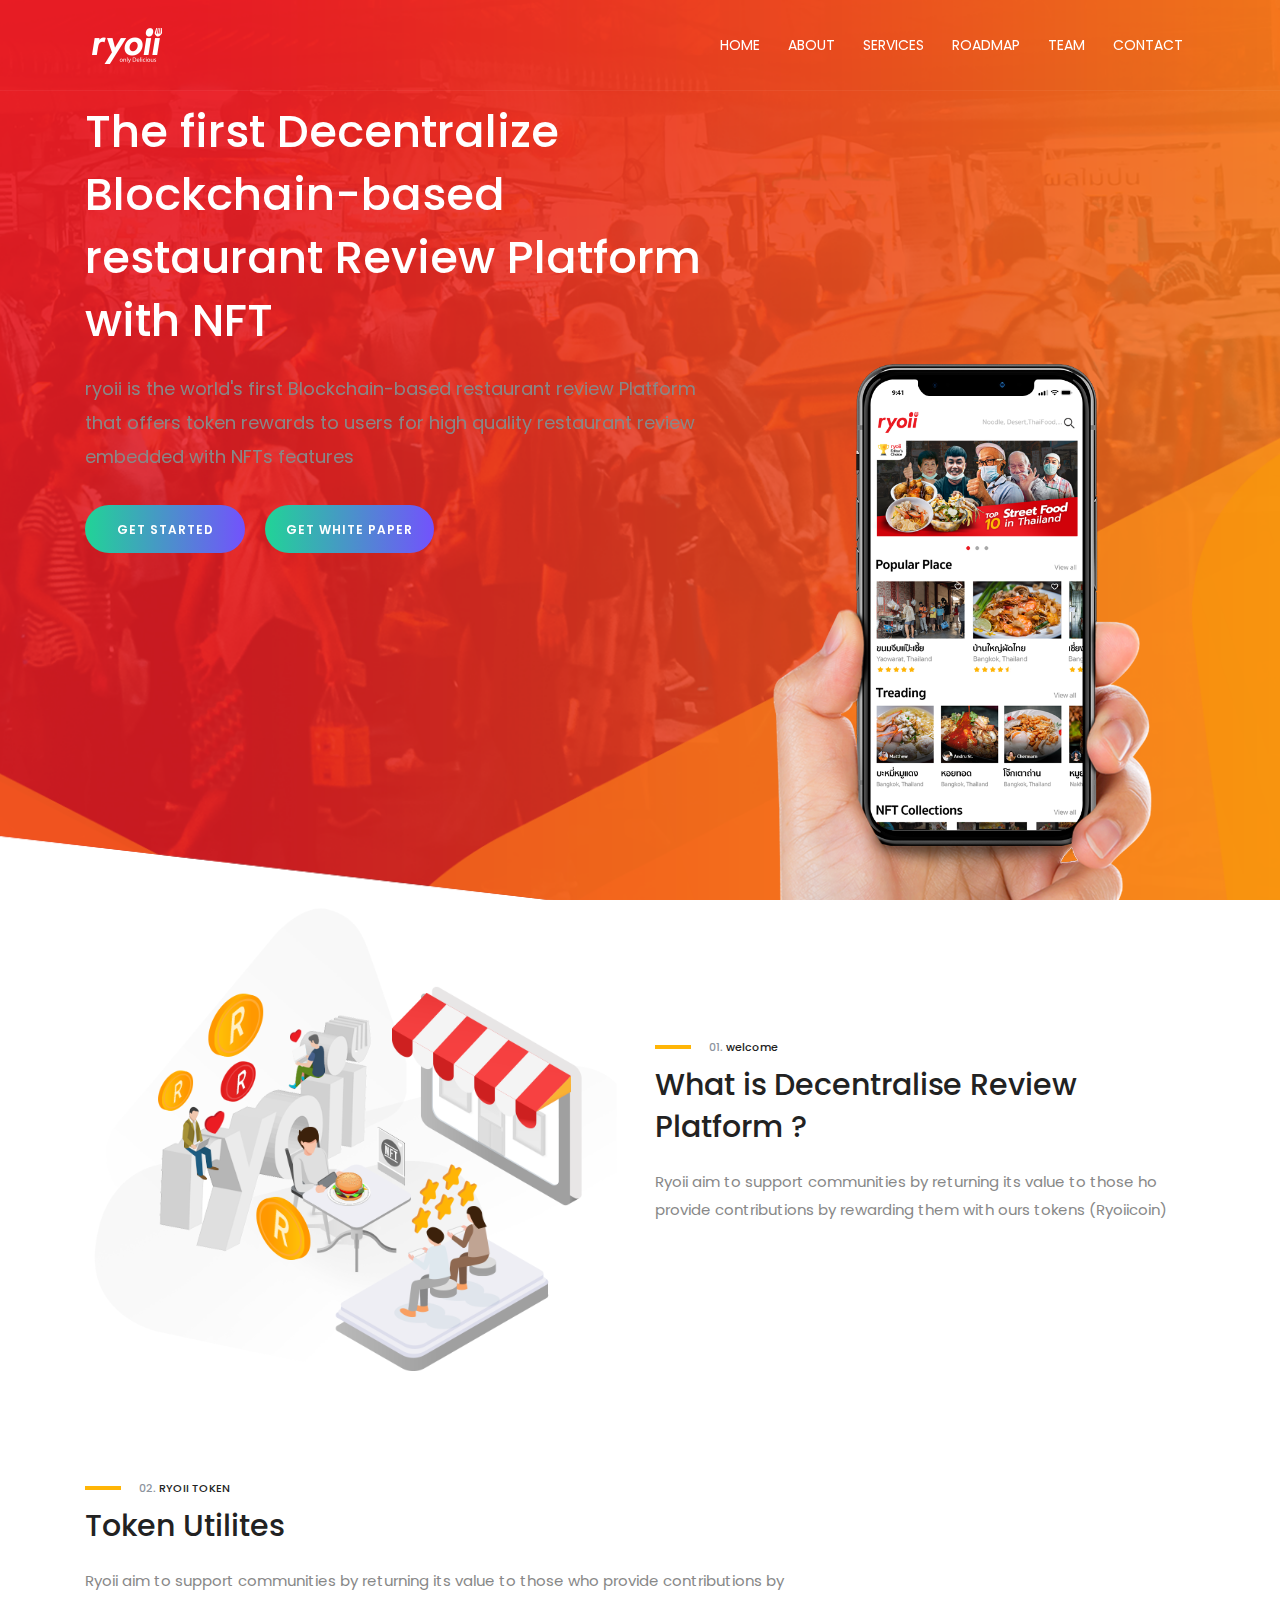
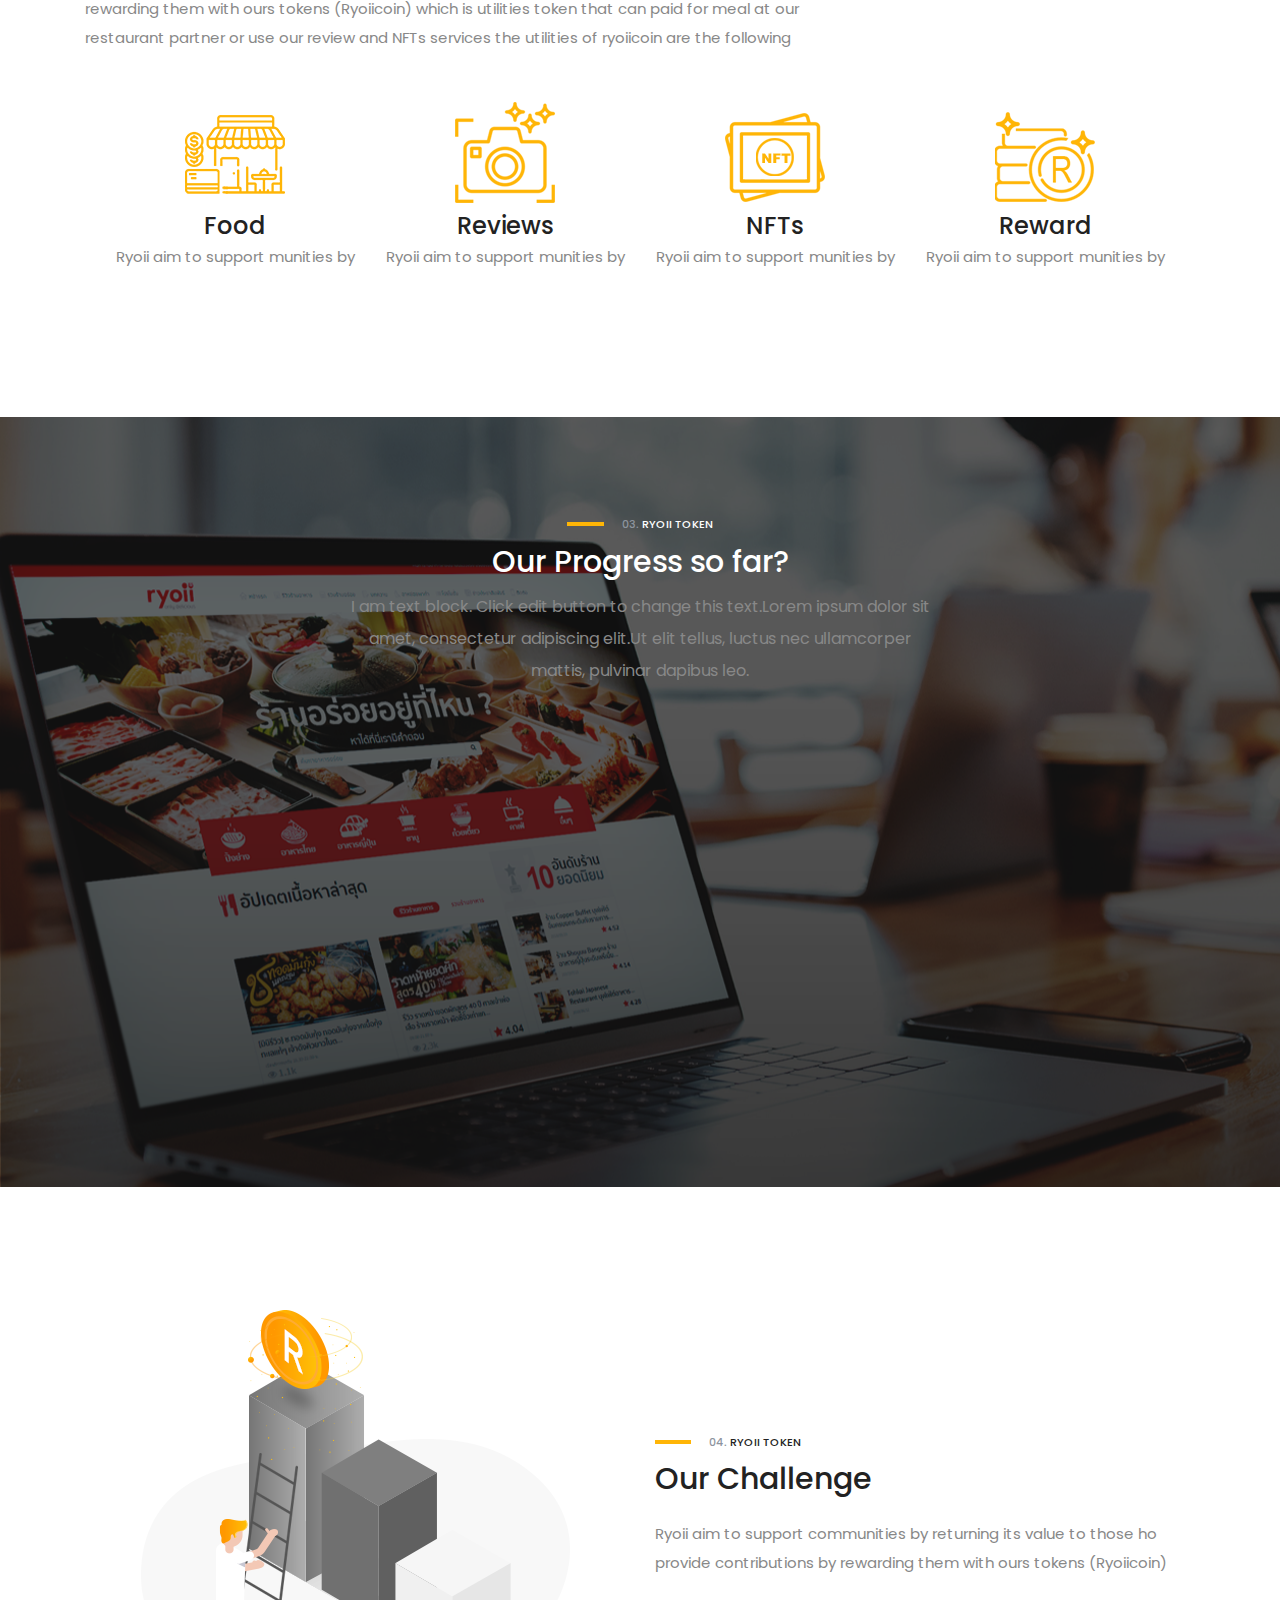
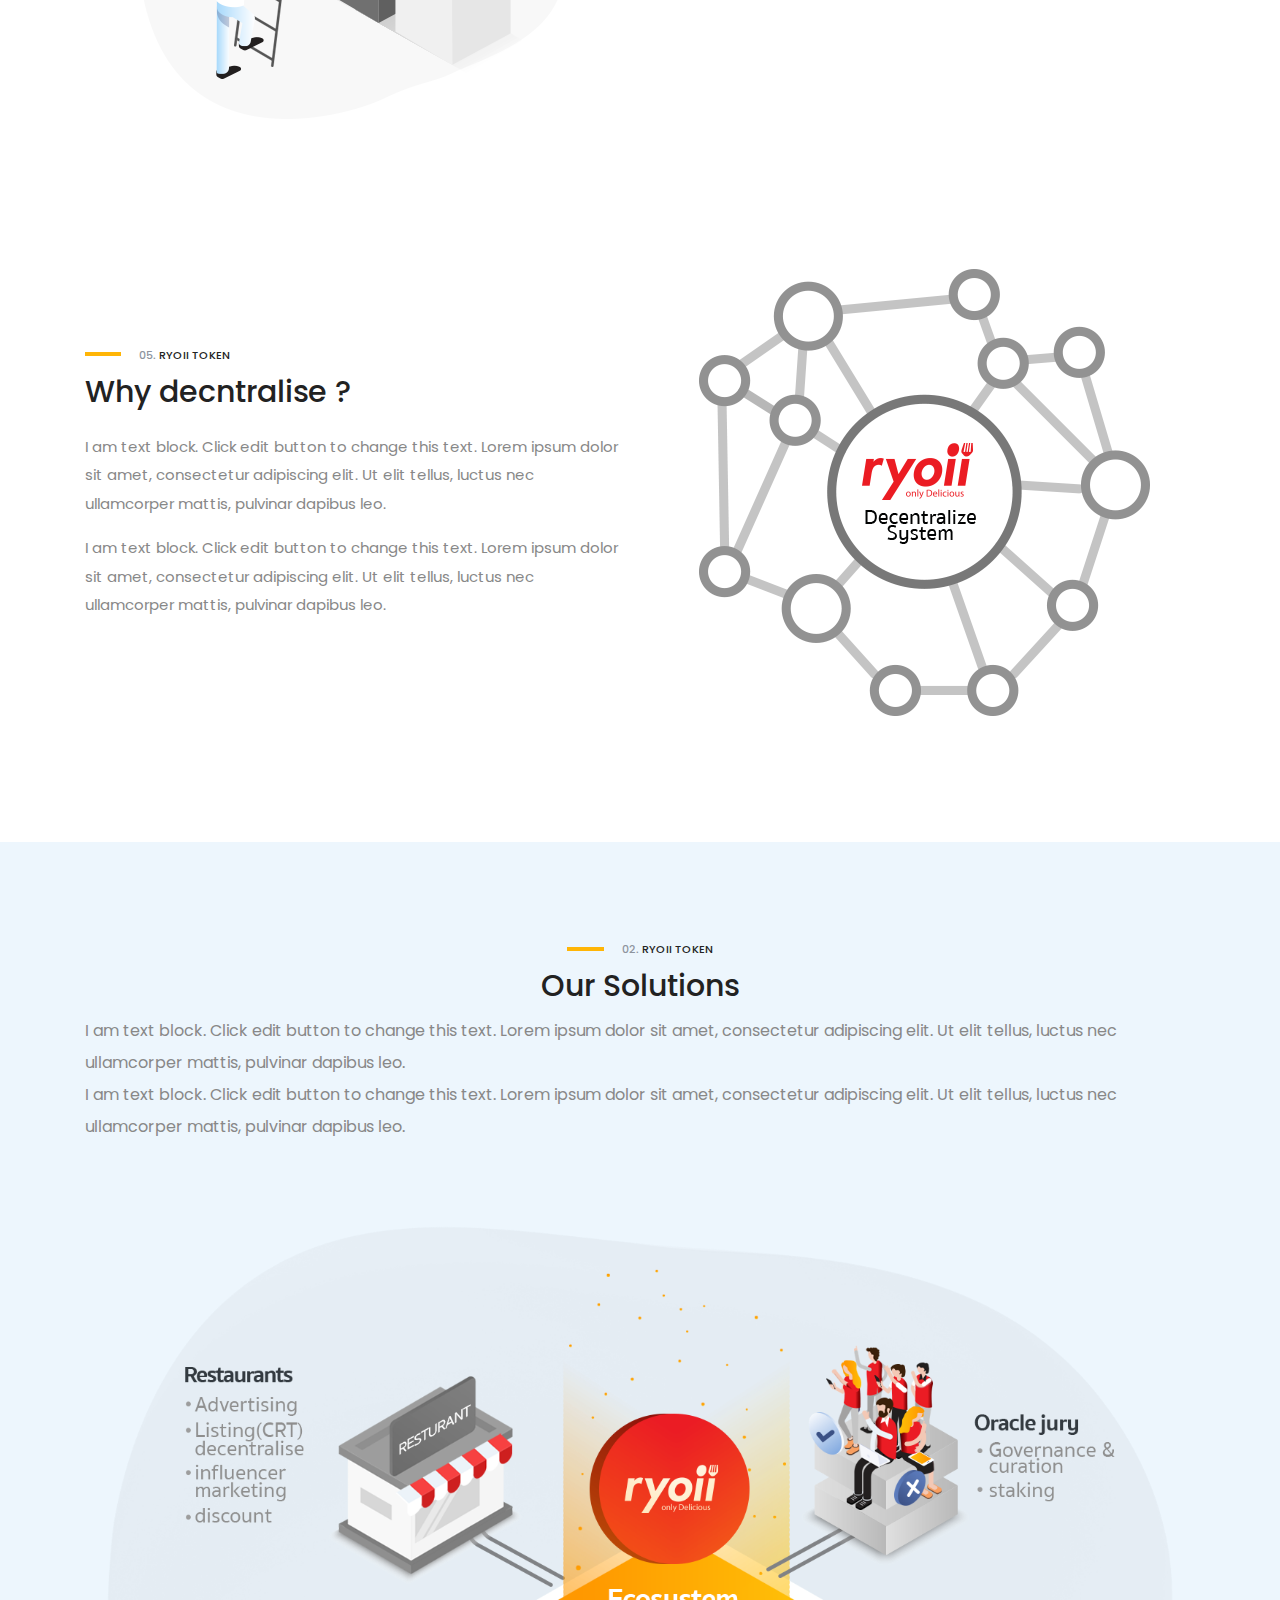
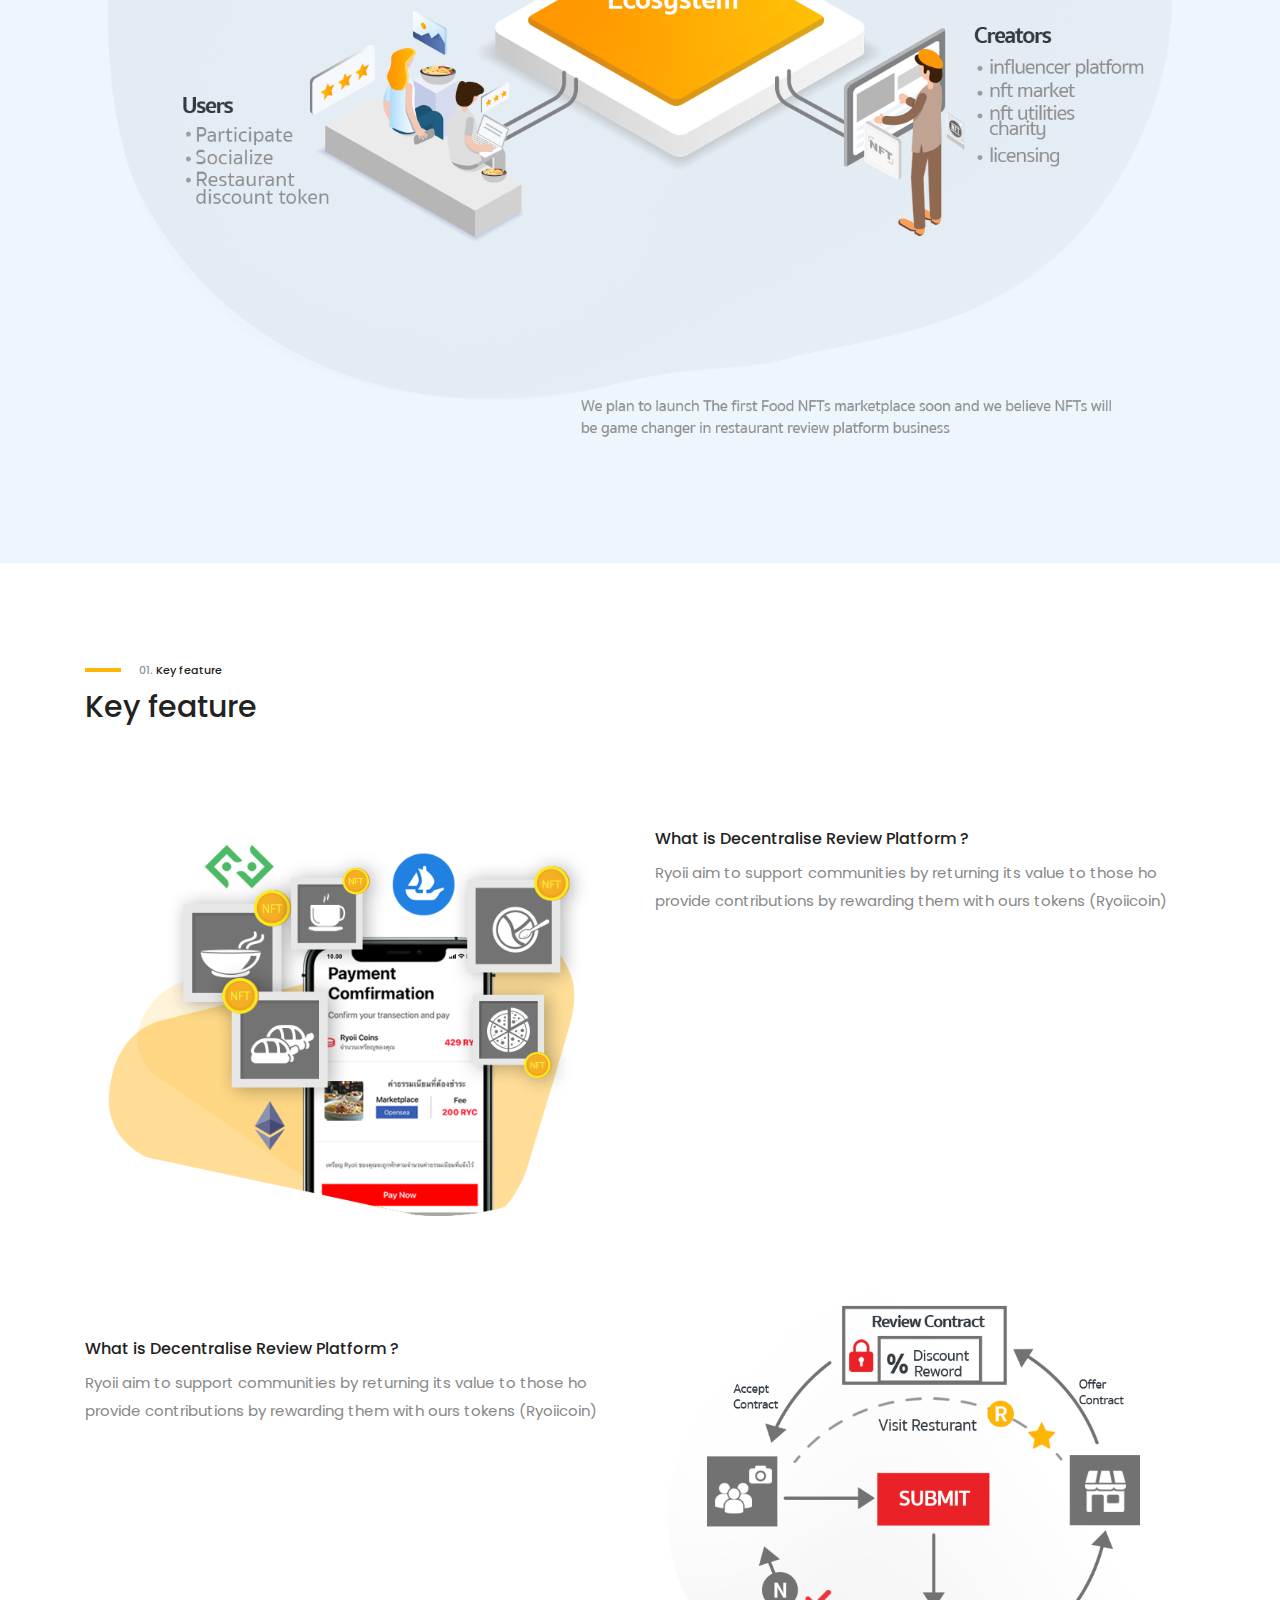
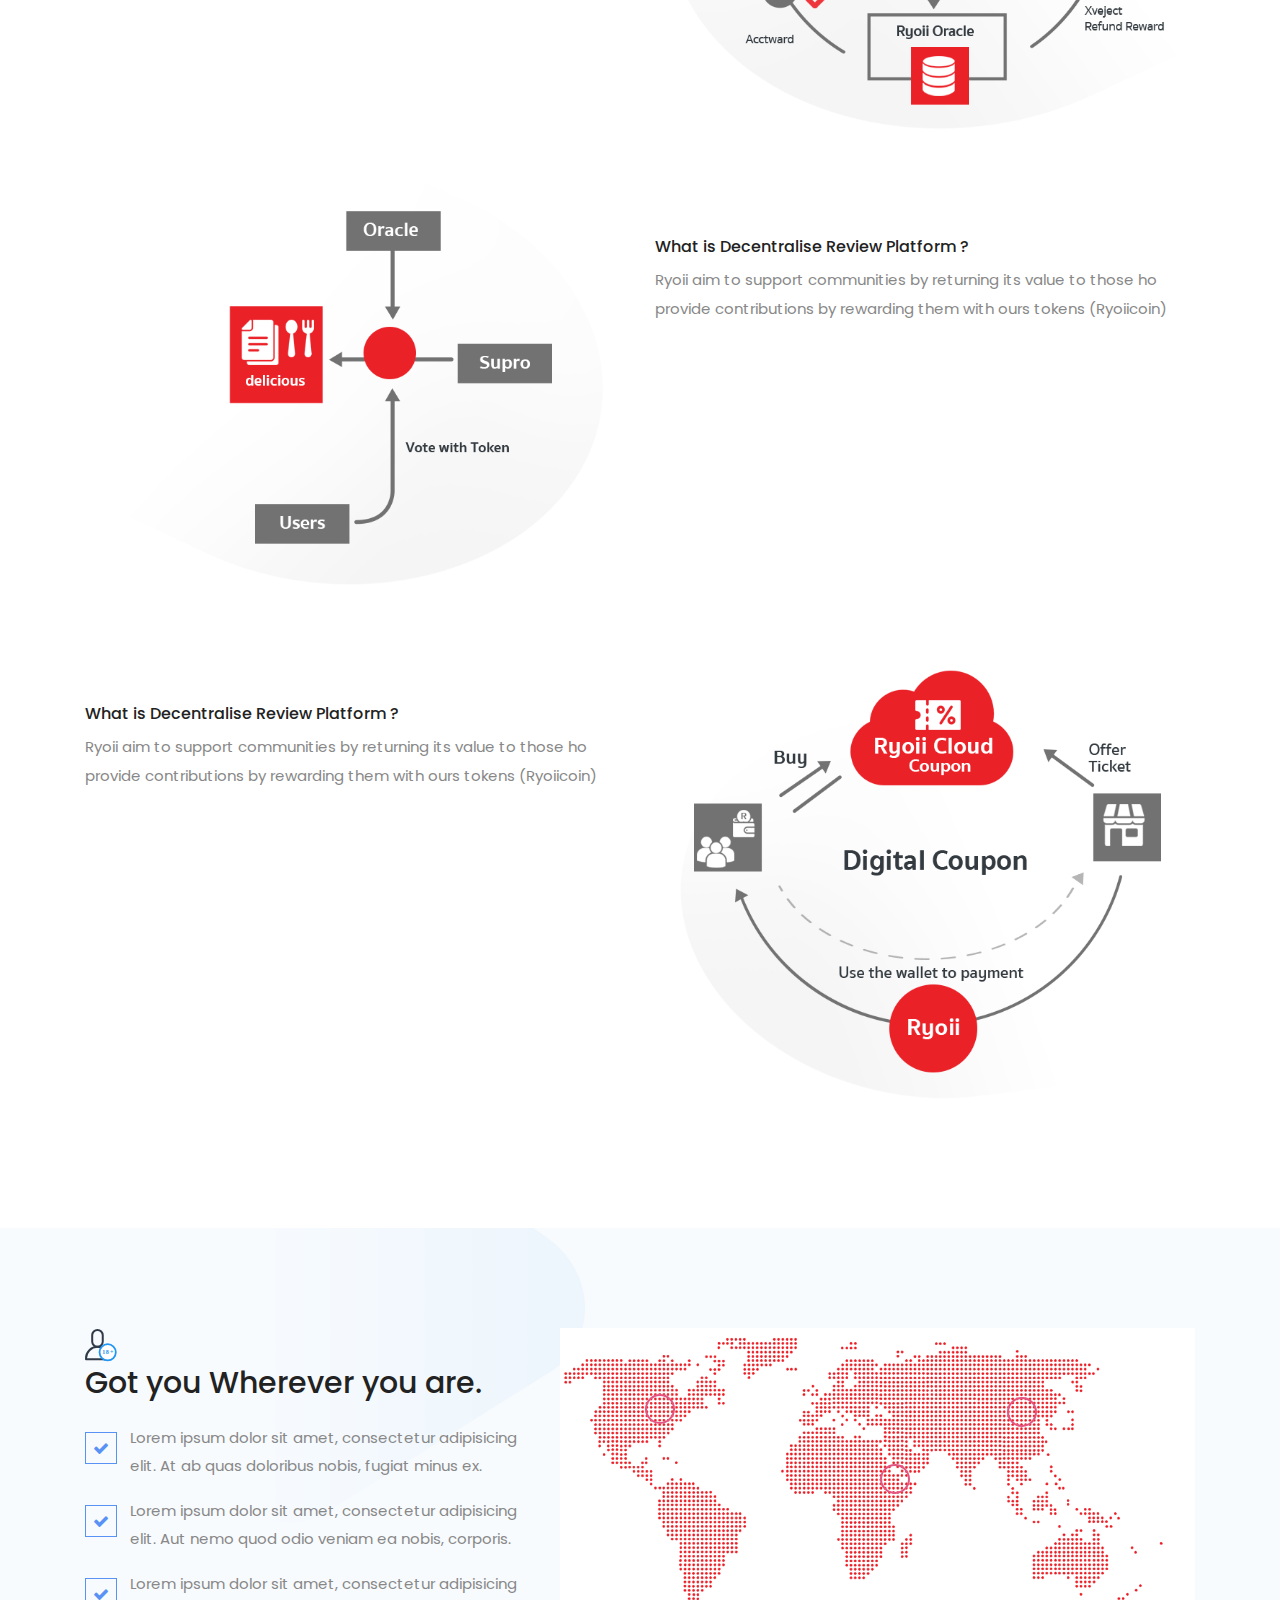
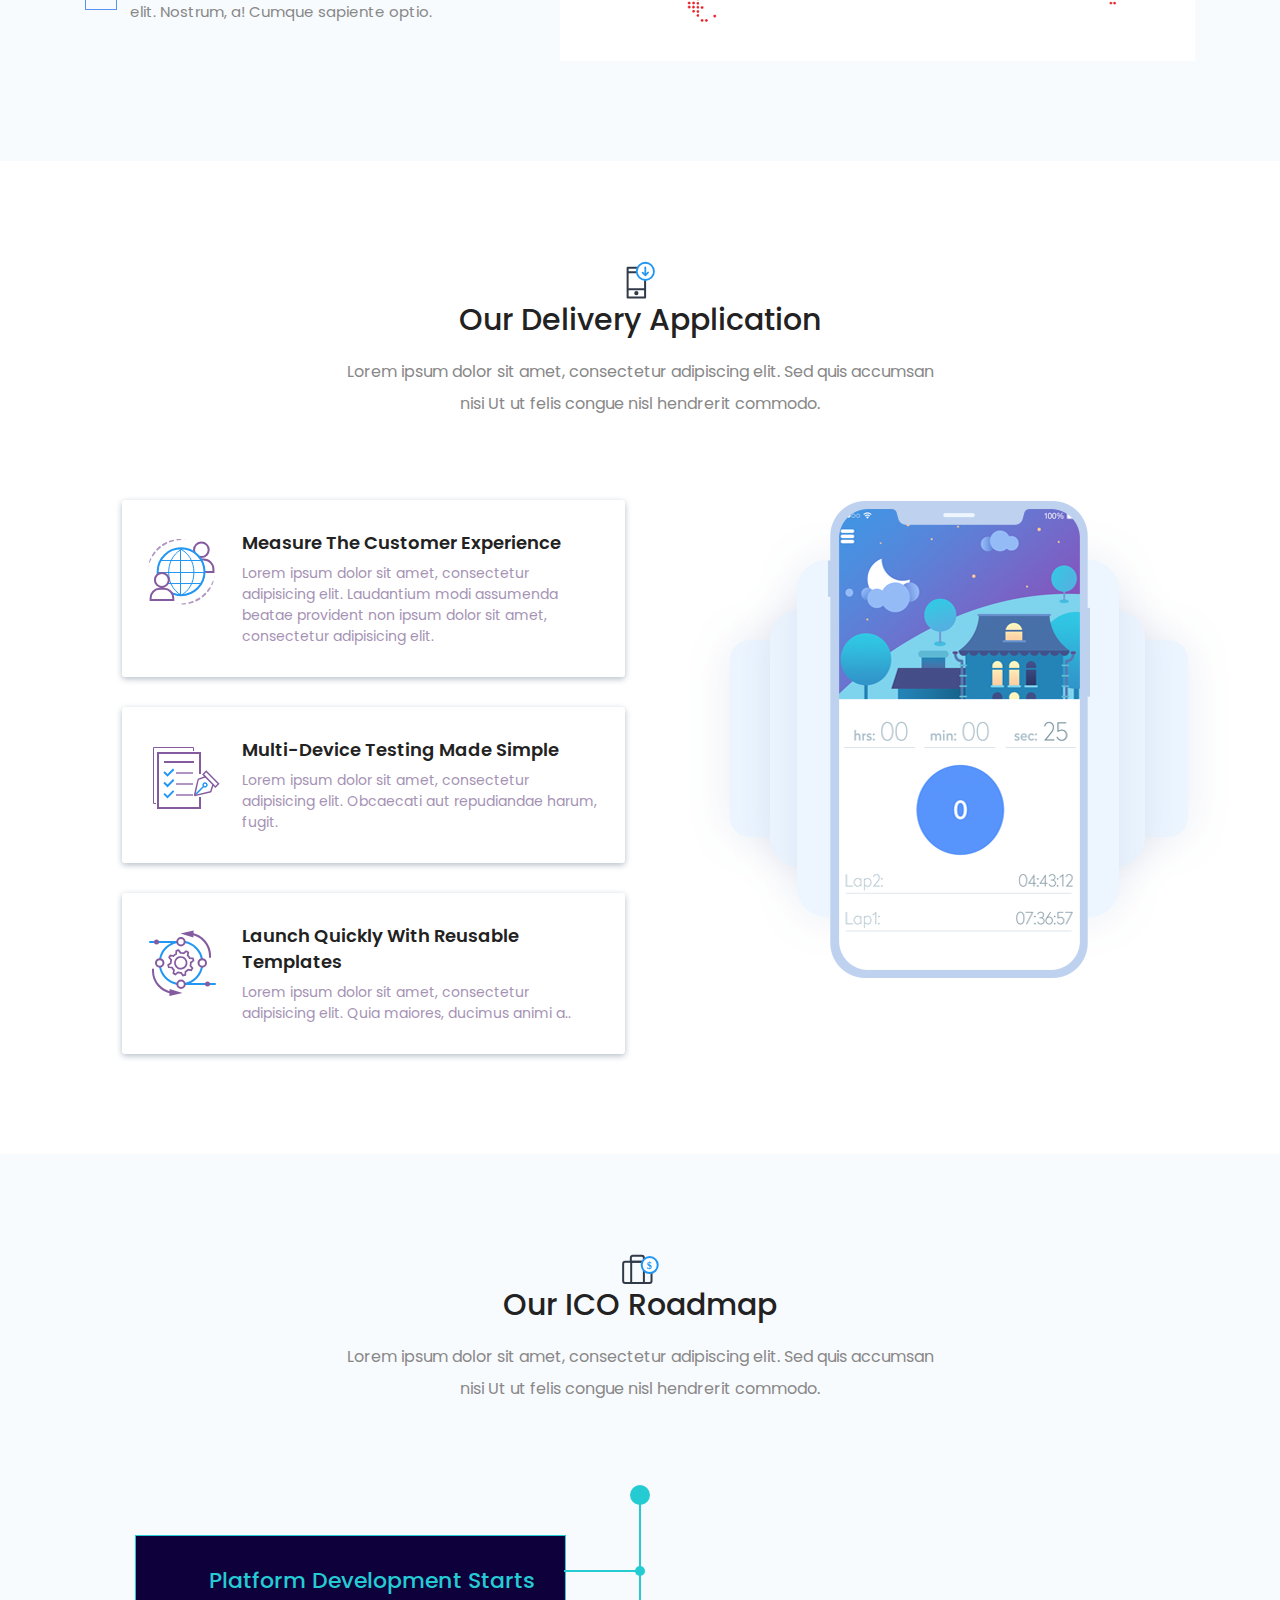
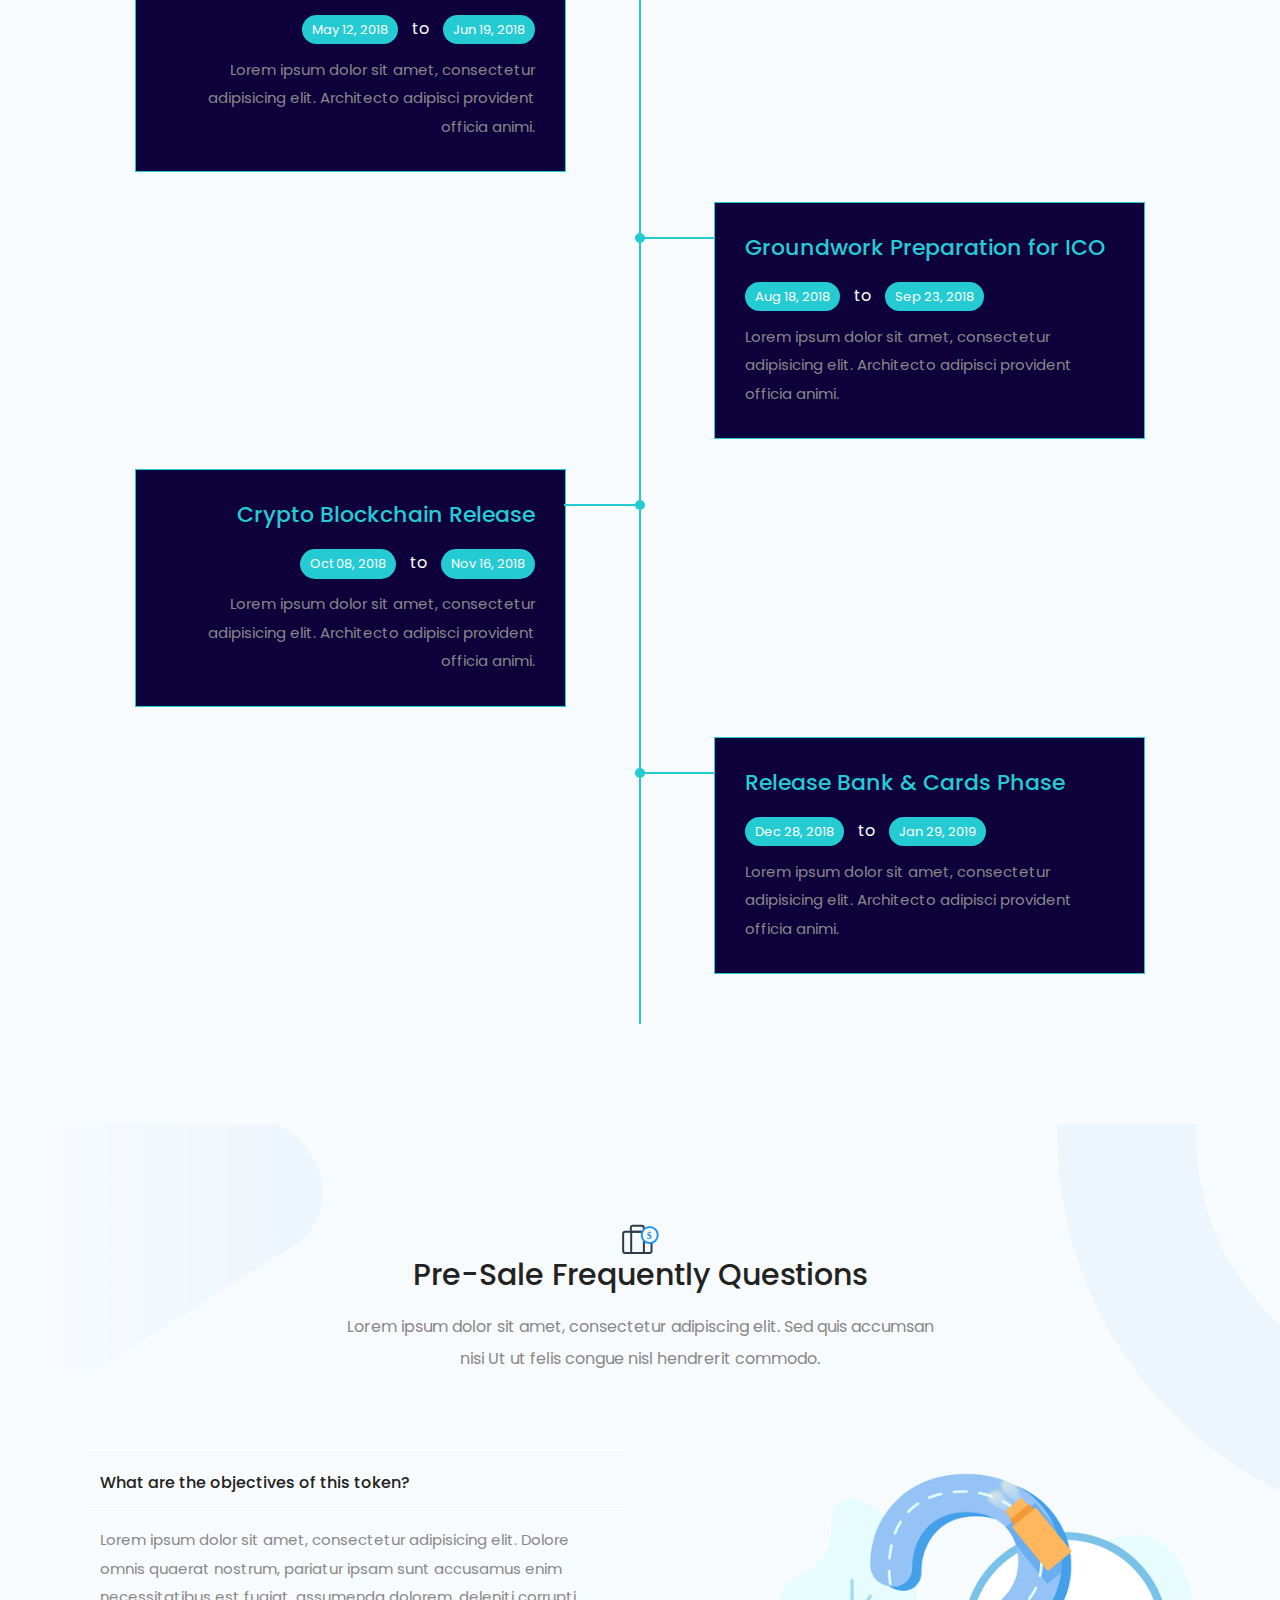
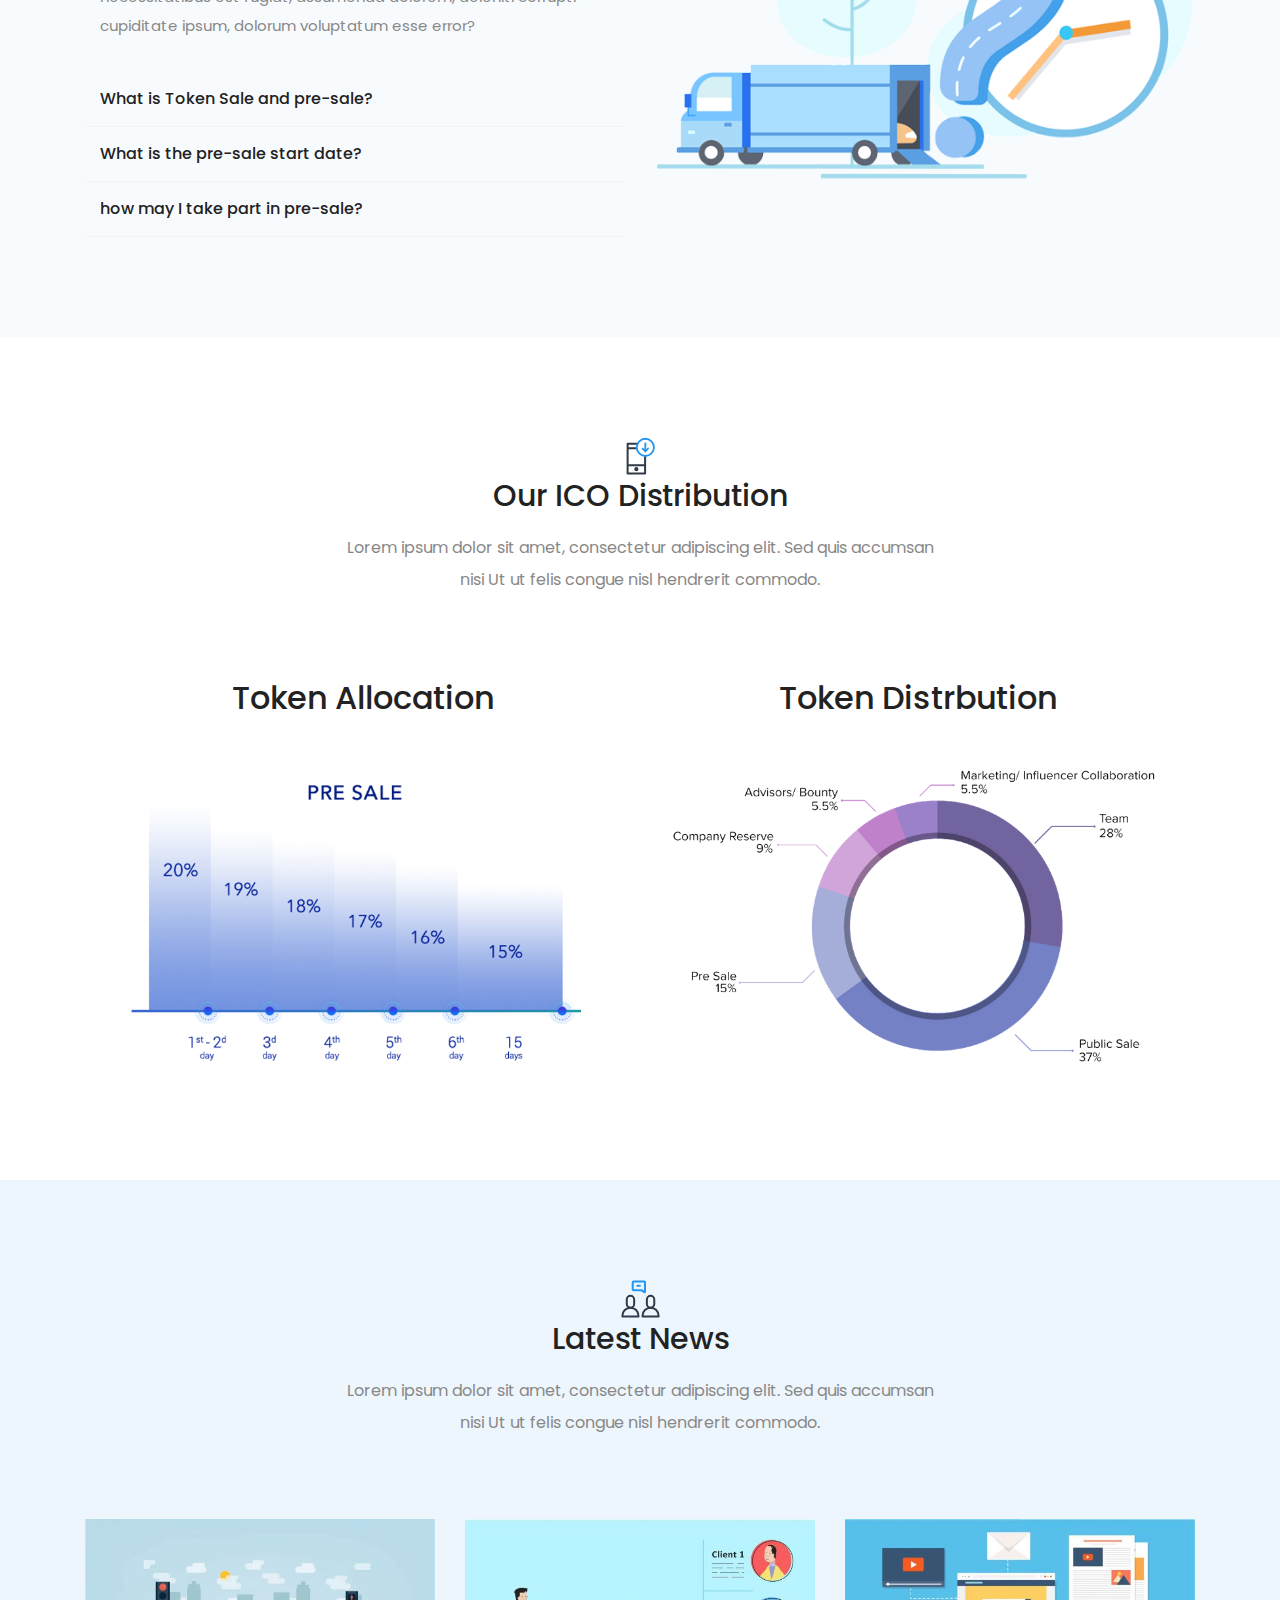
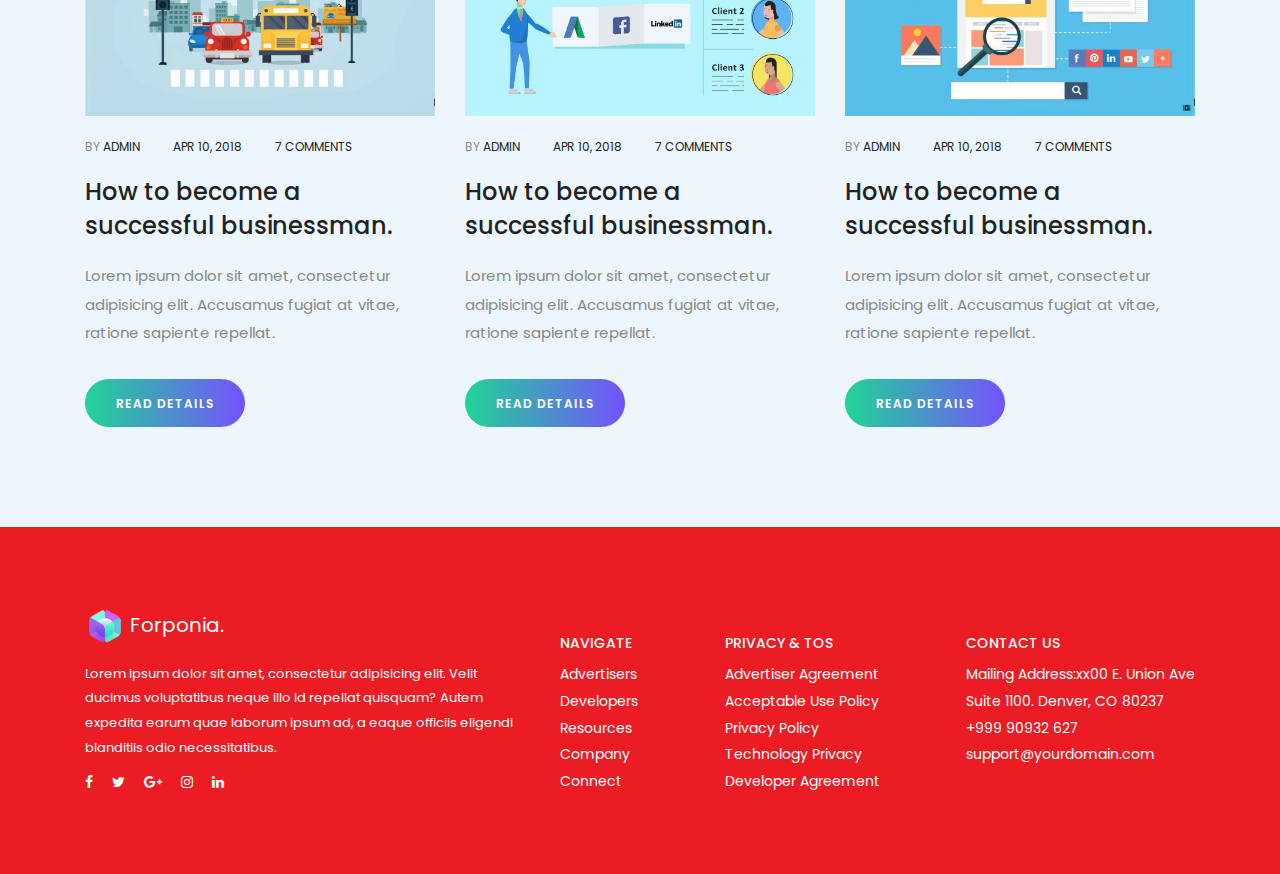
==== index.html @ 616f1e52 "first init" ====
<!DOCTYPE html>
<html lang="zxx">

<head>
    <meta charset="UTF-8">
    <meta name="description" content="">
    <meta http-equiv="X-UA-Compatible" content="IE=edge">
    <meta name="viewport" content="width=device-width, initial-scale=1, shrink-to-fit=no">

    <!-- Title -->
    <title>Ryoii Coin</title>

    <!-- Favicon -->
    <link rel="icon" href="img/core-img/favicon.ico">

    <!-- Core Stylesheet -->
    <link rel="stylesheet" href="css/style.css">

    <!-- Responsive Stylesheet -->
    <link rel="stylesheet" href="css/responsive.css">

    <style>

        .header-area.sticky{
            background-color: #eb1c24 !important;
        }
        .header-area.sticky .light.classy-nav-container a {
            color: #FFFFFF;
        }
        .welcome-content{
            margin-top: 100px !important;
        }

        /* .container{max-width: 1440px !important;} */
        h1.fadeInUp{font-size: 2rem;}

        .sc_item_subtitle{font-size: 11px;}
        .sc_item_subtitle:before {
            content: '';
            display: inline-block;
            vertical-align: middle;
            background-color: #ffb506;
            width: 2.278rem;
            height: 4px;
            margin-right: 1.111rem;
            margin-bottom: 0.2em;
        }
        .sc_item_subtitle b {
            color: #8d949e;
            font-weight: inherit;
        }

        .footer-area p{color:#FFFFFF;}
        .key-feature-contant{padding-top: 5rem;}
    </style>

</head>

<body class="light-version">

    <!-- ##### Header Area Start ##### -->
    <header class="header-area wow fadeInDown" data-wow-delay="0.2s">
            <div class="light classy-nav-container breakpoint-off">
                <div class="container">
                    <!-- Classy Menu -->
                    <nav class="classy-navbar justify-content-between" id="dreamNav">

                        <!-- Logo -->
                        <a class="nav-brand" href="#"><img src="public/images/logo.png" alt="logo"></a>

                        <!-- Navbar Toggler -->
                        <div class="classy-navbar-toggler">
                            <span class="navbarToggler"><span></span><span></span><span></span></span>
                        </div>

                        <!-- Menu -->
                        <div class="classy-menu">

                            <!-- close btn -->
                            <div class="classycloseIcon">
                                <div class="cross-wrap"><span class="top"></span><span class="bottom"></span></div>
                            </div>

                            <!-- Nav Start -->
                            <div class="classynav">
                                <ul id="nav">
                                    <li><a href="#home">Home</a></li>
                                    <li><a href="#about">About</a></li>
                                    <li><a href="#services">Services</a></li>
                                    <li><a href="#roadmap">Roadmap</a></li>
                                    <li><a href="#team">Team</a></li>
                                    <li><a href="#contact">Contact</a></li>
                                </ul>
                            </div>
                            <!-- Nav End -->
                        </div>
                    </nav>
                </div>
            </div>
    </header>
    <!-- ##### Header Area End ##### -->
    
    <!-- ##### Welcome Area Start ##### -->
    <section class="welcome_area clearfix dzsparallaxer auto-init none fullwidth" data-options='{direction: "normal"}' id="home" style="background-color: #FFFFFF;">
        <div class="divimage dzsparallaxer--target" style="width: 101%; height: 130%; background-image: url('public/images/cover_head.png')"></div>

        <!-- Hero Content -->
        <div class="hero-content transparent">
            <div class="container h-100">
                <div class="row h-100">
                    <!-- Welcome Content -->
                    <div class="col-12 col-lg-7 col-md-12">
                        <div class="welcome-content" style="margin-top:0px;">
                            <h1>
                                The first Decentralize Blockchain-based restaurant Review Platform with NFT
                            </h1>
                            <p>
                                ryoii is the world's first Blockchain-based restaurant review Platform
                                that offers token rewards to users for high quality
                                restaurant review embedded with NFTs features
                            </p>
                            <div>
                                <a href="#" class="btn dream-btn mr-3">GET STARTED</a>
                                <a href="#" class="btn dream-btn"> GET WHITE PAPER</a>
                            </div>
                        </div>
                    </div>

                    <div class="col-12 col-lg-5 col-md-12 d-flex align-items-end">
                        <img src="public/images/mobile_header.png">
                    </div>
                   
                </div>
            </div>
        </div>
    </section>
    <!-- ##### Welcome Area End ##### -->
   
    <div class="clearfix"></div>

	<!-- ##### Welcome Start ##### -->
	<section class="clearfix" id="decentralise_review_platform">
	    <div class="container">
	        <div class="row align-items-center">	                
	            <div class="col-12 col-lg-6">
                    <div class="welcome-meter">
                        <img src="public/images/ryoii_community.png" class="img-responsive center-block" alt="">
                    </div>
                </div>
	            <div class="col-12 col-lg-6">
	                <div class="who-we-contant">
	                    <div class="text-left">
	                        <h6 class="sc_item_subtitle"><b>01.</b> welcome</h6>
	                    </div>
	                    <h4 >What is Decentralise Review Platform ?</h4>
	                    <p>
                            Ryoii aim to support communities by returning its value
                            to those ho provide contributions by rewarding them
                            with ours tokens (Ryoiicoin)</p>
	                </div>
	            </div>
	        </div>
	    </div>
	</section>
	<!-- ##### Welcome End ##### -->

	<!-- ##### Token Utilites Start ##### -->
	<section class="section-padding-100 clearfix">
	    <div class="container">
	        <div class="row align-items-center">                    
	            <div class="col-12 col-lg-8">
	                <div class="who-we-contant">
	                    <div class="text-left">
	                        <h6 class="sc_item_subtitle"><b>02.</b> RYOII TOKEN</h6>
	                    </div>
	                    <h4>Token Utilites</h4>
	                    <p>
                            Ryoii aim to support communities by returning its value to those who provide contributions
                            by rewarding them with ours tokens (Ryoiicoin) which is utilities token that can paid for meal
                            at our restaurant partner or use our review and NFTs services
                            the utilities of ryoiicoin are the following
                        </p>
	                </div>
	            </div>
	            <div class="col-12">                       
                    <div style="padding:30px 0;overflow:hidden">
                        <div class="container text-center">
                            <div class="col-md-3 col-sm-6 col-xs-12">
                                <img src="public/images/token_food.png" alt="">
                                <h4 class="m-0">Food</h4>
                                <p>
                                    Ryoii aim to support munities by
                                </p>
                            </div>
                            <div class= "col-md-3 col-sm-6 col-xs-12">
                                <img src="public/images/token_review.png" alt="">
                                <h4 class="m-0">Reviews</h4>
                                <p>
                                    Ryoii aim to support munities by
                                </p>
                            </div>
                            <div class="col-md-3 col-sm-6 col-xs-12">
                                <img src="public/images/token_nft.png" alt="">
                                <h4 class="m-0">NFTs</h4>
                                <p>
                                    Ryoii aim to support munities by
                                </p>
                            </div>
                            <div class="col-md-3 col-sm-6 col-xs-12">
                                <img src="public/images/token_reward.png" alt="">
                                <h4 class="m-0">Reward</h4>
                                <p>
                                    Ryoii aim to support munities by
                                </p>
                            </div>                    
                        </div>
                    </div>
                </div>
	        </div>
	    </div>
	</section>
	<!-- ##### Token Utilites End ##### -->

    <!-- ##### Progress Start ##### -->
    <section class="section-padding-100" style="background: url('public/images/bg_progress.png');padding-bottom:420px;">
        <div class="container">
            <div class="section-heading text-center">
               
                <div class="justify-content-center">
                    <h6 class="sc_item_subtitle" style="color:#FFFFFF;"><b>03.</b> RYOII TOKEN</h6>
                </div>
                <h4 style="font-size: 30px;color:#FFFFFF;">Our Progress so far?</h4>
                <p>I am text block. Click edit button to change this text.Lorem ipsum dolor sit amet, consectetur adipiscing elit.Ut elit tellus, luctus nec ullamcorper mattis, pulvinar dapibus leo.</p>
            </div>
 
        </div>
    </section>
    <!-- ##### Progress End ##### -->

    <div class="clearfix"></div>

    <!-- ##### Our Challenge Start ##### -->
    <section class="about-us-area section-padding-100-0 clearfix" id="about">
	    <div class="container">
	        <div class="row align-items-center">	                
	            <div class="col-12 col-lg-6">
                    <div class="welcome-meter">
                        <img src="public/images/challeng.png" class="img-responsive center-block" alt="">
                    </div>
                </div>
	            <div class="col-12 col-lg-6">
	                <div class="who-we-contant">
	                    <div class="text-left">
	                        <h6 class="sc_item_subtitle"><b>04.</b> RYOII TOKEN</h6>
	                    </div>
	                    <h4>Our Challenge</h4>
	                    <p>
                            Ryoii aim to support communities by returning its value
                            to those ho provide contributions by rewarding them
                            with ours tokens (Ryoiicoin)</p>
	                </div>
	            </div>
	            </div>
	        </div>
	</section>
    <!-- ##### Our Challenge End ##### -->

    <!-- ##### Why decntralise Start ##### -->
    <section class="about-us-area section-padding-100 clearfix" id="about">
	    <div class="container">
	        <div class="row align-items-center">	                
	            
	            <div class="col-12 col-lg-6">
	                <div class="who-we-contant">
	                    <div class="text-left">
	                        <h6 class="sc_item_subtitle"><b>05.</b> RYOII TOKEN</h6>
	                    </div>
	                    <h4>Why decntralise ?</h4>
	                    <p>
                            I am text block. Click edit button to change this text. Lorem ipsum dolor sit amet, consectetur adipiscing elit. Ut elit tellus, luctus nec ullamcorper mattis, pulvinar dapibus leo.
                        </p>
                        <p>
                            I am text block. Click edit button to change this text. Lorem ipsum dolor sit amet, consectetur adipiscing elit. Ut elit tellus, luctus nec ullamcorper mattis, pulvinar dapibus leo.
                        </p>
	                </div>
	            </div>
                <div class="col-12 col-lg-6">
                    <div class="welcome-meter">
                        <img src="public/images/ryoii_decentralize.png" class="img-responsive center-block" alt="">
                    </div>
                </div>
	        </div>
	    </div>
	</section>
    <!-- ##### Why decntralise End ##### -->

    <section class="section-padding-100" style="background: #edf6fd">
        <div class="container">
            <div class="section-heading text-center">
               
                <div class="justify-content-center">
                    <h6 class="sc_item_subtitle"><b>02.</b> RYOII TOKEN</h6>
                </div>
                <h4 style="font-size: 30px;">Our Solutions</h4>
                <p style="max-width: 100%;text-align: left;">
                    I am text block. Click edit button to change this text. Lorem ipsum dolor sit amet, consectetur adipiscing elit. Ut elit tellus, luctus nec ullamcorper mattis, pulvinar dapibus leo.
                </p>
                <p style="max-width: 100%;text-align: left;">
                    I am text block. Click edit button to change this text. Lorem ipsum dolor sit amet, consectetur adipiscing elit. Ut elit tellus, luctus nec ullamcorper mattis, pulvinar dapibus leo.
                </p>                            
            </div>
            <div>
                <img src="public/images/ryoii_ecosystem.png" class="img-responsive center-block" alt="">
            </div>
 
        </div>
    </section>

	<!-- ##### KeyFeature Start ##### -->
	<section class="section-padding-100 clearfix" id="key_feature">
	    <div class="container">
	        <div class="row align-items-center">	                
	            <div class="col-12">
	                <div class="who-we-contant">
	                    <div class="text-left">
	                        <h6 class="sc_item_subtitle"><b>01.</b> Key feature</h6>
	                    </div>
	                    <h4 > Key feature</h4>	                    
	                </div>
	            </div>
	        </div>
            <div class="row">	                
	            <div class="col-12 col-lg-6">
                    <div class="welcome-meter">
                        <img src="public/images/payment_comfirmation.png" class="img-responsive center-block" alt="">
                    </div>
                </div>
	            <div class="col-12 col-lg-6">
	                <div class="key-feature-contant">
	                    <h6>What is Decentralise Review Platform ?</h6>
	                    <p>
                            Ryoii aim to support communities by returning its value
                            to those ho provide contributions by rewarding them
                            with ours tokens (Ryoiicoin)</p>
	                </div>
	            </div>

                <div class="col-12 col-lg-6">
	                <div class="key-feature-contant">
	                    <h6>What is Decentralise Review Platform ?</h6>
	                    <p>
                            Ryoii aim to support communities by returning its value
                            to those ho provide contributions by rewarding them
                            with ours tokens (Ryoiicoin)</p>
	                </div>
	            </div>
                <div class="col-12 col-lg-6">
                    <div class="welcome-meter">
                        <img src="public/images/sumbit_contract.png" class="img-responsive center-block" alt="">
                    </div>
                </div>
	            

                <div class="col-12 col-lg-6">
                    <div class="welcome-meter">
                        <img src="public/images/oracle.png" class="img-responsive center-block" alt="">
                    </div>
                </div>
	            <div class="col-12 col-lg-6">
	                <div class="key-feature-contant">
	                    <h6>What is Decentralise Review Platform ?</h6>
	                    <p>
                            Ryoii aim to support communities by returning its value
                            to those ho provide contributions by rewarding them
                            with ours tokens (Ryoiicoin)</p>
	                </div>
	            </div>
                <div class="col-12 col-lg-6">
	                <div class="key-feature-contant">
	                    <h6>What is Decentralise Review Platform ?</h6>
	                    <p>
                            Ryoii aim to support communities by returning its value
                            to those ho provide contributions by rewarding them
                            with ours tokens (Ryoiicoin)</p>
	                </div>
	            </div>
                <div class="col-12 col-lg-6">
                    <div class="welcome-meter">
                        <img src="public/images/digital_coupon.png" class="img-responsive center-block" alt="">
                    </div>
                </div>
	            
	        </div>
	    </div>
	</section>
	<!-- ##### KeyFeature End ##### -->
    

    <section class="spread-map" style="background-image: url('img/bg-img/bread-bg.png');">
        <div class="container">
            <div class="row">
                <div class="col-md-5 col-xs-12">
                    <div class="who-we-contant">
                        <div class="text-left">
	                            <img src="img/svg/section-icon-2.svg" alt="">
                        </div>
	                    <h4>Got you Wherever you are.</h4>
                        <ul class="s-list list-unstyled mt30">
                            <li><span class="fa fa-check s-list-icon"></span>
                            <p class="s-list-desc">Lorem ipsum dolor sit amet, consectetur adipisicing elit. At ab quas doloribus nobis, fugiat minus ex.</p></li>
                            <li><span class="fa fa-check s-list-icon"></span>
                            <p class="s-list-desc">Lorem ipsum dolor sit amet, consectetur adipisicing elit. Aut nemo quod odio veniam ea nobis, corporis.</p></li>
                            <li style="margin-bottom:0"><span class="fa fa-check s-list-icon"></span>
                            <p class="s-list-desc" style="margin-bottom:0">Lorem ipsum dolor sit amet, consectetur adipisicing elit. Nostrum, a! Cumque sapiente optio.</p></li>
                        </ul>
                    </div>
                </div>
                <div class="col-md-7 col-xs-12">
                    <div class="map-container">
                        <img src="public/images/map_globle.png" alt="map" style="width: 100%">
                        <div class="indicator indicator-west">
                            <span class="indicator-item"></span>
                            <span class="indicator-content">
                                <span class="indicator-text">
                                    <span class="indicator-inner">Howdy, Ben!<br> Lorem ipsum dolor sit amet, consec tetur adipi sicing elit.</span>
                                </span>
                            </span>
                        </div>
                        <div class="indicator indicator-west">
                            <span class="indicator-item"></span>
                            <span class="indicator-content">
                                <span class="indicator-text">
                                    <span class="indicator-inner">Howdy, Join us now!!<br> Lorem ipsum dolor sit amet, consec tetur adipi sicing elit.</span>
                                </span>
                            </span>
                        </div>
                        <div class="indicator indicator-west">
                            <span class="indicator-item"></span>
                            <span class="indicator-content">
                                <span class="indicator-text">
                                    <span class="indicator-inner">Howdy, Ben!<br> Lorem ipsum dolor sit amet, consec tetur adipi sicing elit.</span>
                                </span>
                            </span>
                        </div>
                        <div class="indicator indicator-east" style="display:none">
                            <span class="indicator-item"></span>
                            <span class="indicator-content">Life is really short, you know? Get out there!</span>
                        </div>

                    </div>
                </div>
            </div>
        </div>
    </section>

     <!-- ##### Our features Area start ##### -->
     <section class="features section-padding-100">
        <div class="container">
            <div class="section-heading text-center">
                <!-- Dream Dots -->
                <div class="justify-content-center fadeInUp" data-wow-delay="0.2s" style="visibility: visible; animation-delay: 0.2s; animation-name: fadeInUp;">
                     <img src="img/svg/section-icon-4.svg" alt="">
                </div>
                <h2 class="fadeInUp" data-wow-delay="0.3s" style="visibility: visible; animation-delay: 0.3s; animation-name: fadeInUp;">Our Delivery Application</h2>
                <p class="fadeInUp" data-wow-delay="0.4s" style="visibility: visible; animation-delay: 0.4s; animation-name: fadeInUp;">Lorem ipsum dolor sit amet, consectetur adipiscing elit. Sed quis accumsan nisi Ut ut felis congue nisl hendrerit commodo.</p>
            </div>
        </div>
        <div class="container-fluid">
            <div class="row">
                <div class="services-column col-lg-5 col-lg-offset-1 col-md-10 offset-md-1 col-xs-10 offset-xs-1">

                    <!--Services Block Four-->
                    <div class="services-block-four">
                        <div class="inner-box">
                            <div class="icon-img-box">
                                <img src="img/svg/feature1.svg" alt="">
                            </div>
                            <h3><a href="#">Measure the customer experience</a></h3>
                            <div class="text">Lorem ipsum dolor sit amet, consectetur adipisicing elit. Laudantium modi assumenda beatae provident non ipsum dolor sit amet, consectetur adipisicing elit.</div>
                            
                        </div>
                    </div>

                    <!--Services Block Four-->
                    <div class="services-block-four">
                        <div class="inner-box">
                            <div class="icon-img-box">
                                <img src="img/svg/feature2.svg" alt="">
                            </div>
                            <h3><a href="#">Multi-device testing made simple</a></h3>
                            <div class="text">Lorem ipsum dolor sit amet, consectetur adipisicing elit. Obcaecati aut repudiandae harum, fugit.</div>
                        </div>
                    </div>
                    
                    <!--Services Block Four-->
                    <div class="services-block-four" style="margin-bottom:0">
                        <div class="inner-box">
                            <div class="icon-img-box">
                                <img src="img/svg/feature3.svg" alt="">
                            </div>
                            <h3><a href="#">Launch quickly with reusable templates</a></h3>
                            <div class="text">Lorem ipsum dolor sit amet, consectetur adipisicing elit. Quia maiores, ducimus animi a..</div>
                        </div>
                    </div>
                    
                </div>
                <div class="service-img-wrapper col-lg-6 col-md-12 col-sm-12">
                    <div class="image-box">
                        <img src="img/phone3.png" class="center-block img-responsive phone-img" alt="">
                    </div>
                </div>
            </div>
        </div>
    </section>
    <!-- ##### Our features Area End ##### -->

    <!-- ##### Our roadmap Area start ##### -->
    <section class="roadmap section-padding-100" style="background:#f8fbfe" id="roadmap">
        
        <div class="container">
            <div class="section-heading text-center">
                <!-- Dream Dots -->
                <div class="justify-content-center fadeInUp" data-wow-delay="0.2s">
                    <img src="img/svg/section-icon-5.svg" alt="">
                </div>
                <h2 class="fadeInUp" data-wow-delay="0.3s">Our ICO Roadmap</h2>
                <p class="fadeInUp" data-wow-delay="0.4s">Lorem ipsum dolor sit amet, consectetur adipiscing elit. Sed quis accumsan nisi Ut ut felis congue nisl hendrerit commodo.</p>
            </div>
            <div class="row">
                <div class="timeline-split">
                <div class="col-lg-12 col-md-12 col-sm-12">
                    <div class="timeline section-box-margin">
                        <div class="block block-left">
                           <h3>Platform Development Starts</h3>
                           <span class="date">May 12, 2018</span> <span class="between">to</span> <span class="date">Jun 19, 2018</span>
                           <p>Lorem ipsum dolor sit amet, consectetur adipisicing elit. Architecto adipisci provident officia animi.</p>
                        </div>

                        <div class="block block-right mt-30">
                           <h3>Groundwork Preparation for ICO</h3>
                           <span class="date">Aug 18, 2018</span> <span class="between">to</span> <span class="date">Sep 23, 2018</span>
                           <p>Lorem ipsum dolor sit amet, consectetur adipisicing elit. Architecto adipisci provident officia animi.</p>
                        </div>

                        <div class="block block-left mt-30">
                           <h3>Crypto Blockchain Release</h3>
                           <span class="date">Oct 08, 2018</span> <span class="between">to</span> <span class="date">Nov 16, 2018</span>
                           <p>Lorem ipsum dolor sit amet, consectetur adipisicing elit. Architecto adipisci provident officia animi.</p>
                        </div>

                        <div class="block block-right mt-30">
                           <h3>Release Bank &amp; Cards Phase</h3>
                           <span class="date">Dec 28, 2018</span> <span class="between">to</span> <span class="date">Jan 29, 2019</span>
                           <p>Lorem ipsum dolor sit amet, consectetur adipisicing elit. Architecto adipisci provident officia animi.</p>
                        </div>
                        <div class="circle"></div>
                    </div>
                </div>
            </div>
            </div>
        </div>
    </section>
    <!-- ##### Our roadmap Area End ##### -->

    <!-- ##### FAQ & Timeline Area Start ##### -->
    <div class="faq-timeline-area section-padding-100">
        <div class="container">
        	<div class="section-heading text-center">
	            <!-- Dream Dots -->
	            <div class="justify-content-center">
	                <img src="img/svg/section-icon-5.svg" alt="">
	            </div>
	            <h2>Pre-Sale Frequently Questions</h2>
	            <p>Lorem ipsum dolor sit amet, consectetur adipiscing elit. Sed quis accumsan nisi Ut ut felis congue nisl hendrerit commodo.</p>
	        </div>
            <div class="row">
                <div class="col-12 col-lg-6 col-md-12">
                    

                    <div class="dream-faq-area">
                        <dl style="margin-bottom:0">
                            <!-- Single FAQ Area -->
                            <dt>What are the objectives of this token?</dt>
                            <dd>
                                <p>Lorem ipsum dolor sit amet, consectetur adipisicing elit. Dolore omnis quaerat nostrum, pariatur ipsam sunt accusamus enim necessitatibus est fugiat, assumenda dolorem, deleniti corrupti cupiditate ipsum, dolorum voluptatum esse error?</p>
                            </dd>
                            <!-- Single FAQ Area -->
                            <dt class="wave">What is Token Sale and pre-sale?</dt>
                            <dd>
                                <p>Lorem ipsum dolor sit amet, consectetur adipisicing elit. Dolore omnis quaerat nostrum, pariatur ipsam sunt accusamus enim necessitatibus est fugiat, assumenda dolorem, deleniti corrupti cupiditate ipsum, dolorum voluptatum esse error?</p>
                            </dd>
                            <!-- Single FAQ Area -->
                            <dt class="wave">What is the pre-sale start date?</dt>
                            <dd>
                                <p>Lorem ipsum dolor sit amet, consectetur adipisicing elit. Dolore omnis quaerat nostrum, pariatur ipsam sunt accusamus enim necessitatibus est fugiat, assumenda dolorem, deleniti corrupti cupiditate ipsum, dolorum voluptatum esse error?</p>
                            </dd>
                            <!-- Single FAQ Area -->
                            <dt class="wave">how may I take part in pre-sale?</dt>
                            <dd>
                                <p>Lorem ipsum dolor sit amet, consectetur adipisicing elit. Dolore omnis quaerat nostrum, pariatur ipsam sunt accusamus enim necessitatibus est fugiat, assumenda dolorem, deleniti corrupti cupiditate ipsum, dolorum voluptatum esse error?</p>
                            </dd>
                        </dl>
                    </div>
                </div>

                <div class="col-12 col-lg-6 offset-lg-0 col-md-8 offset-md-2 col-sm-10 offset-sm-1">
                    <img src="img/core-img/faq.png" alt="" class="center-block img-responsive">
                </div>
            </div>
        </div>
    </div>
    <!-- ##### FAQ & Timeline Area End ##### -->


    <!-- ##### token-distribution Area start ##### -->
    <section class="token-distribution section-padding-100">
        <div class="container">
            
            <div class="section-heading text-center">
                <!-- Dream Dots -->
                <div class="justify-content-center">
                    <img src="img/svg/section-icon-4.svg" alt="">
                </div>
                <h2>Our ICO Distribution</h2>
                <p>Lorem ipsum dolor sit amet, consectetur adipiscing elit. Sed quis accumsan nisi Ut ut felis congue nisl hendrerit commodo.</p>
            </div>

            <div class="col-lg-6 col-md-6 col-sm-12">
                <h2 class="text-center mb-30">Token Allocation</h2>
                <div class="token-allocation">
                    <img src="img/core-img/sale.png" class="center-block" alt="">
                </div>
            </div>
            <div class="col-lg-6 col-md-6 col-sm-12">
                <h2 class="text-center mb-30">Token Distrbution</h2>
                <div class="token-allocation">
                    <img src="img/core-img/distribution.png" class="center-block" alt="">
                </div>
            </div>
        </div>
        
    </section>
    <!-- ##### token-distribution Area End ##### -->
    
    <!-- ##### Blog Area Start ##### -->
    <section class="our_blog_area clearfix section-padding-100-0" id="blog">
        <div class="container">
            <div class="row">
                <div class="col-12">
                    <div class="section-heading text-center">
                        <!-- Dream Dots -->
                        <div class="justify-content-center">
                            <img src="img/svg/section-icon-1.svg" alt="">
                        </div>
                        <h2>Latest News</h2>
                        <p>Lorem ipsum dolor sit amet, consectetur adipiscing elit. Sed quis accumsan nisi Ut ut felis congue nisl hendrerit commodo. </p>
                    </div>
                </div>
            </div>

            <div class="row justify-content-center">

                <!-- Single Blog Post -->
                <div class="col-12 col-md-6 col-lg-4">
                    <div class="single-blog-area">
                        <!-- Post Thumbnail -->
                        <div class="blog_thumbnail">
                            <img src="img/blog-img/1.jpg" alt="">
                        </div>
                        <!-- Post Content -->
                        <div class="blog-content">
                            <!-- Dream Dots -->
                            
                            <div class="post-meta mt-20">
                                <p>By <a href="#" class="post-author">ADMIN</a> <a href="#">Apr 10, 2018</a> <a href="#" class="post-comments">7 comments</a></p>
                            </div>
                            <a href="index-single-blog.html" class="post-title">
                                <h4>How to become a successful businessman.</h4>
                            </a>
                            <p>Lorem ipsum dolor sit amet, consectetur adipisicing elit. Accusamus fugiat at vitae, ratione sapiente repellat.</p>
                            <a href="index-single-blog.html" class="btn dream-btn mt-15">Read Details</a>
                        </div>
                    </div>
                </div>

                <!-- Single Blog Post -->
                <div class="col-12 col-md-6 col-lg-4">
                    <div class="single-blog-area">
                        <!-- Post Thumbnail -->
                        <div class="blog_thumbnail">
                            <img src="img/blog-img/2.jpg" alt="">
                        </div>
                        <!-- Post Content -->
                        <div class="blog-content">
                            <!-- Dream Dots -->
                            
                            <div class="post-meta mt-20">
                                <p>By <a href="#" class="post-author">ADMIN</a> <a href="#">Apr 10, 2018</a> <a href="#" class="post-comments">7 comments</a></p>
                            </div>
                            <a href="index-single-blog.html" class="post-title">
                                <h4>How to become a successful businessman.</h4>
                            </a>
                            <p>Lorem ipsum dolor sit amet, consectetur adipisicing elit. Accusamus fugiat at vitae, ratione sapiente repellat.</p>
                            <a href="index-single-blog.html" class="btn dream-btn mt-15">Read Details</a>
                        </div>
                    </div>
                </div>

                <!-- Single Blog Post -->
                <div class="col-12 col-md-6 col-lg-4">
                    <div class="single-blog-area">
                        <!-- Post Thumbnail -->
                        <div class="blog_thumbnail">
                            <img src="img/blog-img/3.jpg" alt="">
                        </div>
                        <!-- Post Content -->
                        <div class="blog-content">
                            <!-- Dream Dots -->
                            
                            <div class="post-meta mt-20">
                                <p>By <a href="#" class="post-author">ADMIN</a> <a href="#">Apr 10, 2018</a> <a href="#" class="post-comments">7 comments</a></p>
                            </div>
                            <a href="index-single-blog.html" class="post-title">
                                <h4>How to become a successful businessman.</h4>
                            </a>
                            <p>Lorem ipsum dolor sit amet, consectetur adipisicing elit. Accusamus fugiat at vitae, ratione sapiente repellat.</p>
                            <a href="index-single-blog.html" class="btn dream-btn mt-15">Read Details</a>
                        </div>
                    </div>
                </div>
            </div>
        </div>
    </section>
    <!-- ##### Blog Area End ##### -->

    <!-- ##### Footer Area Start ##### -->
    <footer class="footer-area bg-img" >

        <div class="footer-content-area " style="background-color: #eb1c24 !important;margin-top: 0px;color:#FFFFFF;">
            <div class="container">
                <div class="row align-items-end">
                    <div class="col-12 col-md-5">
                        <div class="footer-copywrite-info">
                            <!-- Copywrite -->
                            <div class="copywrite_text">
                                <div class="footer-logo">
                                    <a href="#"><img src="img/core-img/logo.png" alt="logo"> Forponia.</a>
                                </div>
                                <p>Lorem ipsum dolor sit amet, consectetur adipisicing elit. Velit ducimus voluptatibus neque illo id repellat quisquam? Autem expedita earum quae laborum ipsum ad, a eaque officiis eligendi blanditiis odio necessitatibus.</p>
                            </div>
                            <!-- Social Icon -->
                            <div class="footer-social-info">
                                <a href="#"><i class="fa fa-facebook" aria-hidden="true"></i></a>
                                <a href="#"> <i class="fa fa-twitter" aria-hidden="true"></i></a>
                                <a href="#"><i class="fa fa-google-plus" aria-hidden="true"></i></a>
                                <a href="#"><i class="fa fa-instagram" aria-hidden="true"></i></a>
                                <a href="#"><i class="fa fa-linkedin" aria-hidden="true"></i></a>
                            </div>
                        </div>
                    </div>
                    <div class="col-12 col-md-7">
                        <!-- Content Info -->
                        <div class="contact_info_area d-sm-flex justify-content-between">
                            <div class="contact_info text-center">
                                <h5>NAVIGATE</h5>
                                <a href=""><p>Advertisers</p></a>
                                <a href=""><p>Developers</p></a>
                                <a href=""><p>Resources</p></a>
                                <a href=""><p>Company</p></a>
                                <a href=""><p>Connect</p></a>
                            </div>
                            <!-- Content Info -->
                            <div class="contact_info text-center">
                                <h5>PRIVACY & TOS</h5>
                                <a href=""><p>Advertiser Agreement</p></a>
                                <a href=""><p>Acceptable Use Policy</p></a>
                                <a href=""><p>Privacy Policy</p></a>
                                <a href=""><p>Technology Privacy</p></a>
                                <a href=""><p>Developer Agreement</p></a>
                            </div>
                            <!-- Content Info -->
                            <div class="contact_info text-center">
                                <h5>CONTACT US</h5>
                                <p>Mailing Address:xx00 E. Union Ave</p>
                                <p>Suite 1100. Denver, CO 80237</p>
                                <p>+999 90932 627</p>
                                <p>support@yourdomain.com</p>
                            </div>
                        </div>
                    </div>
                </div>
            </div>
        </div>
    </footer>
    <!-- ##### Footer Area End ##### -->

    <!-- ########## All JS ########## -->
    <!-- jQuery js -->
    <script src="js/jquery.min.js"></script>
    <!-- Popper js -->
    <script src="js/popper.min.js"></script>
    <!-- Bootstrap js -->
    <script src="js/bootstrap.min.js"></script>
    <!-- All Plugins js -->
    <script src="js/plugins.js"></script>
    <!-- Parallax js -->
    <script src="js/dzsparallaxer.js"></script>

    <script src="js/jquery.syotimer.min.js"></script>

    <!-- script js -->
    <script src="js/script.js"></script>

</body>

</html>
---- css/style.css ----
/*** 
====================================================================
  Table of contents
====================================================================

- Google Fonts
- Css Imports
- General Css Styles
- Header Area style
- Welcome Area Styles 
- Partners area style
- About us area style 
- services-block-four style 
- Demo-video area style 
- Trust area style 
- services area style 
- Call-to-action area style
- Video area style 
- Gallery area style 
- Cool-facts style 
- Price table style
- Testimonials area style 
- Team area style
- Blog area style 
- Contact us style 
- FAQ style -Timeline style 
- Footer area style 

***/

/*** 

====================================================================
  Google fonts
====================================================================

***/

@import url('https://fonts.googleapis.com/css?family=Poppins:200,300,400,500,600,700');

/*** 

====================================================================
  Import All Css
====================================================================

***/

@import 'bootstrap.min.css';
@import 'animate.css';
@import 'about-sonar.css';
@import 'classy-nav.min.css';
@import 'dzsparallaxer.css';
@import 'owl.carousel.min.css';
@import 'magnific-popup.css';
@import 'animated-headline.css';
@import 'font-awesome.min.css';
@import 'font-icons.css';
@import 'cryptocoins.css';
@import 'themify-icons.css';

/*** 

====================================================================
  General css style
====================================================================

***/
* {
    margin: 0;
    padding: 0;
}

body {
    font-family: 'Poppins', sans-serif;
    background: #4834d4;
    background: -webkit-linear-gradient(to right, #4834d4, #341f97);
    background: -webkit-linear-gradient(left, #4834d4, #341f97);
    background: linear-gradient(to right, #4834d4, #341f97);
}
.darker-blue{
    background: linear-gradient(180deg,#240044 0,#0f0240 25%,#400959 40%,#0f0240 65%,#0f0240);
}
h1,
h2,
h3,
h4,
h5,
h6 {
    font-family: 'Poppins', sans-serif;
    color: #fff;
    line-height: 1.4;
    font-weight: 500;
}

a,
a:hover,
a:focus,
a:active {
    text-decoration: none;
    -webkit-transition-duration: 500ms;
    transition-duration: 500ms;
    outline: none;
}

li {
    list-style: none;
}

p {
    line-height: 1.9;
    color: rgba(255, 255, 255, 0.5);
    font-size: 15px;
}

img {
    max-width: 100%;
    height: auto;
}

ul,
ol {
    margin: 0;
    padding: 0;
}
.section-header{
    position: relative;
    margin-bottom: 50px
}
.section-title {
    font-size: 44px;
    margin-bottom: 20px;
    margin-top: 0;
    position: relative;
    text-align: center;
    color: #fff;
}
.section-header .desc{
    max-width: 800px;
    text-align: center;
    margin: 0 auto
}
.bg-title {
    margin-bottom: -37px;
    margin-left: -30px;
    font-size: 66px;
    opacity: .04;
    font-weight: bold;
    text-align: center;
    line-height: 1;
    text-transform: uppercase;
}
.has-print{
    position: absolute;
    top: -50px;
    left: 50%;
    transform: translateX(-50%);
    width: 90px;
    height: 90px;
    background: url(../img/core-img/shape1.png) no-repeat;
}
.header-area .light.classy-nav-container a{
    color: #fff
}
.header-area.sticky .light.classy-nav-container a{
    color: #333
}
.header-area.sticky .classy-navbar-toggler .navbarToggler span{
    background: #333 !important
}
#preloader {
    position: fixed;
    width: 100%;
    height: 100%;
    z-index: 99999;
    top: 0;
    left: 0;
    background: #4834d4;
    background: -webkit-linear-gradient(to right, #4834d4, #341f97);
    background: -webkit-linear-gradient(left, #4834d4, #341f97);
    background: linear-gradient(to right, #4834d4, #341f97);
}

.preload-content {
    position: absolute;
    top: 50%;
    left: 50%;
    margin-top: -35px;
    margin-left: -35px;
    z-index: 100;
}

#dream-load {
    width: 70px;
    height: 70px;
    border-radius: 50%;
    border: 3px;
    border-style: solid;
    border-color: transparent;
    border-top-color: rgba(255, 255, 255, 0.5);
    -webkit-animation: dreamrotate 2400ms linear infinite;
    animation: dreamrotate 2400ms linear infinite;
    z-index: 999;
}

#dream-load:before {
    content: "";
    position: absolute;
    top: 7.5px;
    left: 7.5px;
    right: 7.5px;
    bottom: 7.5px;
    border-radius: 50%;
    border: 3px;
    border-style: solid;
    border-color: transparent;
    border-top-color: rgba(255, 255, 255, 0.5);
    -webkit-animation: dreamrotate 2700ms linear infinite;
    animation: dreamrotate 2700ms linear infinite
}

#dream-load:after {
    content: "";
    position: absolute;
    top: 20px;
    left: 20px;
    right: 20px;
    bottom: 20px;
    border-radius: 50%;
    border: 3px;
    border-style: solid;
    border-color: transparent;
    border-top-color: rgba(255, 255, 255, 0.5);
    -webkit-animation: dreamrotate 1800ms linear infinite;
    animation: dreamrotate 1800ms linear infinite
}

@-webkit-keyframes dreamrotate {
    0% {
        -webkit-transform: rotate(0deg);
        transform: rotate(0deg)
    }
    100% {
        -webkit-transform: rotate(360deg);
        transform: rotate(360deg)
    }
}

@keyframes dreamrotate {
    0% {
        -webkit-transform: rotate(0deg);
        transform: rotate(0deg)
    }
    100% {
        -webkit-transform: rotate(360deg);
        transform: rotate(360deg)
    }
}

/* Blip CSS */

.dream-blip {
    position: absolute;
    width: 8px;
    height: 8px;
    border-radius: 2em 2em 2em 2em;
    background-color: #21d397;
    box-shadow: 0 0 5px #fff;
    -webkit-transform-origin: 50% 50%;
    transform-origin: 50% 50%;
    opacity: 0;
    -ms-filter: "progid:DXImageTransform.Microsoft.Alpha(Opacity=0)";
    -webkit-animation: dreamblipper ease 4s none infinite;
            animation: dreamblipper ease 4s none infinite;
}

@-webkit-keyframes dreamblipper {
    0% {
        opacity: 0;
        -ms-filter: "progid:DXImageTransform.Microsoft.Alpha(Opacity=0)";
    }
    35% {
        opacity: 0;
        -ms-filter: "progid:DXImageTransform.Microsoft.Alpha(Opacity=0)";
    }
    50% {
        opacity: 1;
        -ms-filter: "progid:DXImageTransform.Microsoft.Alpha(Opacity=100)";
    }
    100% {
        opacity: 0;
        -ms-filter: "progid:DXImageTransform.Microsoft.Alpha(Opacity=0)";
    }
}

@keyframes dreamblipper {
    0% {
        opacity: 0;
        -ms-filter: "progid:DXImageTransform.Microsoft.Alpha(Opacity=0)";
    }
    35% {
        opacity: 0;
        -ms-filter: "progid:DXImageTransform.Microsoft.Alpha(Opacity=0)";
    }
    50% {
        opacity: 1;
        -ms-filter: "progid:DXImageTransform.Microsoft.Alpha(Opacity=100)";
    }
    100% {
        opacity: 0;
        -ms-filter: "progid:DXImageTransform.Microsoft.Alpha(Opacity=0)";
    }
}

.dream-blip.blip1 {
    top: 20%;
    left: 20%;
}

.dream-blip.blip2 {
    top: 70%;
    left: 30%;
}

.dream-blip.blip3 {
    top: 30%;
    left: 10%;
}

.dream-blip.blip4 {
    top: 60%;
    left: 10%;
}

.mt-15 {
    margin-top: 15px;
}
.mt-20 {
    margin-top: 20px;
}
.mt-30 {
    margin-top: 30px;
}

.mt-40 {
    margin-top: 40px;
}

.mt-50 {
    margin-top: 50px;
}
.mt-0 {
    margin-top: 0px !important;
}
.mb-0 {
    margin-bottom: 0px !important;
}
.mt-100 {
    margin-top: 100px;
}

.mt-150 {
    margin-top: 150px;
}

.mr-15 {
    margin-right: 15px;
}

.mr-30 {
    margin-right: 30px;
}

.mr-50 {
    margin-right: 50px;
}

.mr-100 {
    margin-right: 100px;
}

.mb-15 {
    margin-bottom: 15px !important;
}

.mb-30 {
    margin-bottom: 30px;
}

.mb-40 {
    margin-bottom: 40px;
}

.mb-50 {
    margin-bottom: 50px;
}

.mb-100 {
    margin-bottom: 100px;
}

.ml-15 {
    margin-left: 15px;
}

.ml-30 {
    margin-left: 30px;
}

.ml-50 {
    margin-left: 50px;
}

.ml-100 {
    margin-left: 100px;
}
@media (max-width: 992px){
    .double-bg{
        background-size: cover !important
    }
    .mt-s{
        margin-top: 30px !important
    }
}
@media (max-width: 767px){
    .mt-x{
        margin-top: 30px !important
    }
    
    .main-ilustration-5{
        height: 65vh !important
    }
}
@media (max-width: 480px){

    .welcome_area.ico {
        height: 100vh !important;
    }
    .welcome_area.transp{
        height: 900px
    }
    .main-ilustration-5{
        display: none;
    }
    .integration-text{
        font-size: 12px
    }
    .integration-icon .badge{
        display: none;
    }
    .spons{
        border-top: 1px solid #eee 
    }
    .spons img{
        width: 80%
    }
}
.section-padding-100 {
    padding-top: 100px;
    padding-bottom: 100px;
}
.section-before:before{
    content: '';
    position: absolute;
    top: -75px;
    left: 50%;
    transform: translateX(-50%);
    height: 150px;
    width: 150px;
    background: url(../img/core-img/shape1.png) no-repeat;
    background-size: contain;
}
.scew-bg{
    background: url(../img/svg/bg-header1.svg) no-repeat;
    background-size: cover
    
}
.travel-bg{
    background: url(../img//bg-img/travel-bg.png) no-repeat;
    background-size: cover
    
}
.relative{
    position: relative;
}
.box-shadow {
    -webkit-box-shadow: 0px 10px 27px 0px rgba(154, 161, 171, 0.18);
    box-shadow: 0px 10px 27px 0px rgba(154, 161, 171, 0.18);
    -webkit-transition: all 0.2s ease-in-out;
    -moz-transition: all 0.2s ease-in-out;
    -ms-transition: all 0.2s ease-in-out;
    -o-transition: all 0.2s ease-in-out;
    transition: all 0.2s ease-in-out;
    position: relative;
    display: block;
    top: 0;
}

.article {
    background-color: #fff;
    padding: 15px;
    border: 1px solid;
    margin-bottom: 30px;
    text-align: center;
    border-radius: 5px;
}
.section-padding-0-100 {
    padding-top: 0;
    padding-bottom: 100px;
}

.section-padding-100-0 {
    padding-top: 100px;
    padding-bottom: 0;
}

.section-padding-100-50 {
    padding-top: 100px;
    padding-bottom: 50px;
}

.section-padding-0-50 {
    padding-top: 0;
    padding-bottom: 50px;
}

.section-padding-50-0 {
    padding-top: 50px;
    padding-bottom: 0;
}

.section-padding-200 {
    padding-top: 200px;
    padding-bottom: 200px;
}

.section-padding-0-200 {
    padding-top: 0;
    padding-bottom: 200px;
}

.section-padding-200-0 {
    padding-top: 200px;
    padding-bottom: 0;
}

.section-padding-200-100 {
    padding-top: 200px;
    padding-bottom: 100px;
}

.section-padding-150 {
    padding-top: 150px;
    padding-bottom: 150px;
}

.section-padding-150-0 {
    padding-top: 150px;
    padding-bottom: 0;
}

.section-padding-0-150 {
    padding-top: 0;
    padding-bottom: 150px;
}

.section-padding-50-150 {
    padding-top: 50px;
    padding-bottom: 150px;
}

.section-heading {
    position: relative;
    z-index: 1;
    margin-bottom: 80px;
}

.section-heading h2 {
    font-size: 30px;
    text-transform: capitalize;
    margin-bottom: 15px;
}

.section-heading > p {
    margin-bottom: 0;
    line-height: 2;
    font-size: 16px;
    max-width: 600px;
    margin: 0 auto;
}

#scrollUp {
    bottom: 130px;
    font-size: 12px;
    line-height: 22px;
    right: 30px;
    width: 100px;
    background-color: transparent;
    color: #fff;
    text-align: center;
    height: 20px;
    -webkit-transition-duration: 500ms;
    transition-duration: 500ms;
    text-transform: uppercase;
    -webkit-transform: rotate(-90deg);
    transform: rotate(-90deg);
}

#scrollUp:before {
    position: absolute;
    width: 30%;
    height: 2px;
    background-color: #fff;
    content: "";
    top: 10px;
    right: 100%;
    z-index: -200 !important;
}

.bg-overlay {
    position: relative;
    z-index: 1;
}

.bg-overlay:after {
    background: rgba(72, 52, 212, 0.95);
    background: -webkit-linear-gradient(to right, rgba(72, 52, 212, 0.95), rgba(52, 31, 151, 0.95));
    background: -webkit-linear-gradient(left, rgba(72, 52, 212, 0.95), rgba(52, 31, 151, 0.95));
    background: linear-gradient(to right, rgba(72, 52, 212, 0.95), rgba(52, 31, 151, 0.95));
    position: absolute;
    content: "";
    height: 100%;
    width: 100%;
    top: 0;
    left: 0;
    z-index: -1;
}

.bg-img {
    background-position: center center;
    background-size: cover;
    background-repeat: no-repeat;
}

.height-400 {
    height: 400px;
}

.height-600 {
    height: 600px;
}

.height-700 {
    height: 700px;
}

.height-800 {
    height: 800px;
}

.height-900 {
    height: 900px;
}

.height-1000 {
    height: 1000px;
}

.dream-dots {
    display: -webkit-box;
    display: -ms-flexbox;
    display: flex;
    margin-bottom: 30px;
}

.dream-dots span {
    width: 8px;
    height: 8px;
    background-color: #fff;
    border-radius: 50%;
    margin-right: 5px;
}

.dream-dots span:first-child {
    background-color: #00a8ff;
}

.dream-dots span:nth-child(2) {
    background-color: #9c88ff;
}

.dream-dots span:nth-child(3) {
    background-color: #fbc531;
}

.dream-dots span:nth-child(4) {
    background-color: #4cd137;
}

.dream-dots span:nth-child(5) {
    background-color: #487eb0;
}

.dream-dots span:nth-child(6) {
    background-color: #e84118;
}

.dream-dots span:nth-child(7) {
    background-color: #8c7ae6;
}

.login-btn {
    position: relative;
    z-index: 1;
    color: #fff;
    font-size: 12px !important;
    text-transform: uppercase;
    line-height: 33px;
    padding: 0 20px;
    min-width: 100px;
    color: #fff !important;
    background: rgba(116, 80,254,0.7);
    height: 35px;
    border-radius: 50px;
    border: 2px solid;
    letter-spacing: 1px;
    border-color: #7450fe;
}

.login-btn:hover,
.login-btn:focus {
    color: #fff;
    background: #7450fe;
    border-color: #7450fe;
}

.dream-btn {
    position: relative;
    z-index: 1;
    min-width: 160px;
    height: 48px;
    line-height: 48px;
    font-size: 12px;
    font-weight: 600;
    letter-spacing: 1px;
    display: inline-block;
    padding: 0 20px;
    text-align: center;
    text-transform: uppercase;
    background-size: 200% auto;
    color: #fff;
    box-shadow: 0 3ox 20px rgba(0, 0, 0, 0.1);
    border-radius: 100px;
    background-image: -webkit-linear-gradient(left, #21d397 0%, #7450fe 51%, #21d397 100%);
    background-image: linear-gradient(to right, #21d397 0%, #7450fe 51%, #21d397 100%);
    -webkit-transition: all 500ms;
    transition: all 500ms;
}

.dream-btn:hover {
    background-position: right center;
    color: #fff;
}

/* ### Clients #####*/
.client-logo-row {
    display: -ms-flexbox;
    display: flex;
    -ms-flex-pack: center;
    justify-content: center;
    -ms-flex-wrap: wrap;
    flex-wrap: wrap;
    max-width: 50.625rem;
    margin: 0 auto;
}
.client-logo {
    background: url(../img/svg/diamond-shape.svg) center no-repeat;
    background-size: cover;
    display: -ms-flexbox;
    display: flex;
    -ms-flex-pack: center;
    justify-content: center;
    -ms-flex-align: center;
    align-items: center;
    width: 6.875rem;
    height: 8.125rem;
    margin: 0 -.3rem;
}
.client-logo img {
    margin: -10px 6px 0 0;
    max-height: 2rem;
    max-width: 3rem;
}
@media (min-width: 1024px){
.client-logo img {
    max-width: 3.5rem;
    max-height: 3rem;
}
}
/* ##### 2.0 Header Area CSS ##### */

.header-area {
    position: fixed;
    z-index: 5000;
    top: 0;
    left: 0;
    width: 100%;
    -webkit-transition-duration: 500ms;
    transition-duration: 500ms;
    border-bottom: 1px solid rgba(255, 255, 255, 0.05);
}

.header-area.sticky {
    -webkit-transition-duration: 500ms;
    transition-duration: 500ms;
    background-color: #d7dfef;
    box-shadow: 0 3px 15px rgba(0, 0, 0, 0.1);
    border-bottom: none;
}

.dark.classy-nav-container {
    background-color: transparent;
}
.nav-brand:hover,
.nav-brand:focus{
    color: #333 !important
}
.nav-brand.light:hover,
.nav-brand.light:focus{
    color: #fff !important
}
.classy-navbar {
    height: 90px;
    padding: 0;
}
.dark .classy-navbar-toggler.demo .navbarToggler span{
    background: #fff
}
.classynav ul li a {
    text-transform: uppercase;
}

.classynav ul li .megamenu li a {
    font-size: 80%;
}

/* ##### 3.0 Wellcome Area CSS ##### */

.welcome_area {
    position: relative;
    z-index: 1;
    width: 100%;
    height: 900px !important;
}

@media (max-width: 480px){

    .welcome_area.transp{
        height: 900px !important
    }
    .welcome-content.tra p {
        color: #fff !important
    }
    .welcome-content.tra h1{
        font-size: 30px
    }
}
.hero-content {
    width: 100%;
    height: 100%;
    background: rgba(72, 52, 212, 0.95);
    background: -webkit-linear-gradient(to right, rgba(72, 52, 212, 0.95), rgba(52, 31, 151, 0.95));
    background: -webkit-linear-gradient(left, rgba(72, 52, 212, 0.95), rgba(52, 31, 151, 0.95));
    background: linear-gradient(to right, rgba(72, 52, 212, 0.95), rgba(52, 31, 151, 0.95));
    position: absolute !important;
    top: 0;
    left: 0;
    z-index: 10;
}
.hero-content.globe{
    background: linear-gradient(to right, rgba(72, 52, 212, 0.95), rgba(52, 31, 151, 0.75));
}
.hero-content.with-after{
    background: url('../img/svg/bg_hero.svg') no-repeat center right;
}
.hero-content.tringle{
    background: url('../img/bg-img/tringle.png') no-repeat center right;
}
.hero-content.scew{
    background: url('../img/bg-img/header2.png') no-repeat center top;
}
.hero-content.trans{
    background: url('../img/bg-img/trans.png') no-repeat right top;
}
.hero-content.transparent{
    background: transparent;
}
.dark-sec{
    background: #111028 
}
.hero-content.gaming {
    background: url(../img/bg-img/game-bg.png) no-repeat center center;
    background-size: cover;
}
.hero-content.gaming .welcome-content h1 {
    font-size: 39px;
    font-weight: 500;
    margin-bottom: 20px;
}
@media (min-width: 992px){
    .hero-content.gaming .welcome-content{
        margin-right: -50px
    }
}
@media (max-width: 1200px){
    .hero-content.gaming .artficial{
        margin-left: 0px;
        margin-right: -15px
    }
}
.hero-content.pizza{
    background: url('../img/bg-img/banner-bg.jpg') no-repeat right top;
}
.hero-content.dark-blue{
    background: rgb(33, 0, 67, 0.9);
}
.hero-content .ico-counter{
    margin: 100px 7% 0;
}
@media (max-width: 992px){
    .hero-content .ico-counter,
    .hero-content .service-img-wrapper .image-box{
        margin-top: 0px !important
    }

}
.hero-content .service-img-wrapper .image-box .rings{
    position: absolute;
    top: 50%;
    z-index: -1;
    margin: 0 auto;
    left: 50% !important;
    width: 120%;
    transform: translate(-50%, -50%);
    animation: unset;
    -webkit-animation: unset;
}
.welcome-content {
    position: relative;
    z-index: 1;
    margin-top: 90px;
}

.promo-section {
    margin-bottom: 30px;
}
.integration-link {
    padding: 8px 10px;
    display: inline-block;
    vertical-align: top;
    position: relative;
    letter-spacing: .58px;
    font-size: 14px;
    line-height: 24px;
    color: #d5d5ea
}
.integration-link:hover {
    color: #fff;
    text-decoration: none;
}
.integration-link:before {
    content: "";
    position: absolute;
    top: 0;
    bottom: 0;
    left: 0;
    right: 0;
    background-image: linear-gradient(to bottom right,#766ee6 0,#3540b0);
    border-radius: 100px;
}
.integration-icon {
    margin: 0 5px 0 0;
}
.integration-icon .badge{
    background: #14cab1;
    margin-bottom: 0;
    font-size: 12px;
    font-weight: 500;
    color: #fff;
    border-radius: 100px;
    padding: 6px 13px;
}
.integration-text {
    margin: 0 7px 0 0;
}
.integration-link>* {
    position: relative;
    z-index: 2;
    display: inline-block;
    vertical-align: top;
}

.main-ilustration{
    position: relative;
    background: url(../img/core-img/hero-bg.png) no-repeat center 65%;
    height: 100vh;
    background-size: contain;
}
.main-ilustration-2{
    position: relative;
    background: url(../img/core-img/robot-1.png) no-repeat center bottom;
    height: 100vh;
    bottom: 0;
    background-size: contain;
}
.main-ilustration-3{
    position: relative;
    background: url(../img/core-img/robot-2.png) no-repeat center bottom;
    height: 100vh;
    bottom: 0;
    background-size: cover;
}
.main-ilustration-4{
    position: relative;
    background: url(../img/svg/head-bg-1.svg) no-repeat center 65%;
    height: 100vh;
    background-size: cover;
}
.main-ilustration-5{
    position: relative;
    background: url(../img/core-img/about-5.png) no-repeat center 65%;
    height: 100vh;
    background-size: 85%;
}

.main-ilustration-6{
    position: relative;
    background: url(../img/svg/illustration-header.svg) no-repeat center 65%;
    height: 100vh;
    background-size: 100%;
}
.main-ilustration-7{
    position: relative;
    background: url(../img/core-img/trunk.png) no-repeat center 65%;
    height: 100vh;
    background-size: 80%;
}
.main-ilustration-8{
    position: relative;
    background: url(../img/core-img/desktop.png) no-repeat center 65%;
    height: 100vh;
    background-size: 100%;
}
.main-ilustration-9{
    position: relative;
    background: url(../img/core-img/travel.png) no-repeat center 65%;
    height: 100vh;
    background-size: 100%;
}
.main-ilustration-10{
    position: relative;
    background: url(../img/core-img/pizza-header.png) no-repeat center 65%;
    height: 100vh;
    background-size: 80%;
}
@media (max-width: 992px){
    .main-ilustration-5{
        height: 65vh 
    }
    .mt-md-30{
        margin-top: 30px
    }
    .mb-md-30{
        margin-bottom: 30px
    }
}
@media (max-width: 1200px){
    .main-ilustration-3{
        background-size: contain;
        background-position: left;
    }
    .main-ilustration-3 .inovation{
        right: 0% !important;
        top: 5%;
        display: inline-table;
    }
    .main-ilustration-3 .inovation.num2{
        right: 5%;
        top: 27%;
    }
}

@media (max-width: 767px){
    .mt-sm-30{
        margin-top: 30px
    }
    .mb-sm-30{
        margin-bottom: 30px
    }
    .main-ilustration-6{
        height: 65vh 
    }
    .main-ilustration-3{
        background-size: contain;
        background-position: left;
    }
    .main-ilustration-3 .inovation{
        right: 0% !important;
        top: 42%;
        display: inline-table;
    }
    .main-ilustration-3 .inovation.num2{
        right: 5%;
        top: auto;
    }
    .welcome-small-wrapper{
        position: absolute;
        width: 38%;
    }
    .welcome-content-small{
        position: absolute;
        top: -30px;
    }
    .welcome-content.ill{
        margin-top: 120px !important
    }
}
@media (max-width: 480px){
    .main-ilustration-6{
       display: none;
    }
    .welcome-content {
        vertical-align: middle;
        margin-top: 100px !important

    }
    .main-ilustration-3{
        display: none;
    }
    .welcome-small-wrapper{
       display: none;
    }
    
}
.main-ilustration-2:before{
    content: '';
    position: absolute;
    width: 30%;
    height: 1000px;
    left: 50%;
    top: -30%;
    transform: rotate(21deg);
    background: rgba(0, 0, 128, 0.7);
}
.main-ilustration-3 .inovation{
    position: absolute;
    bottom: 10%;
    right: -15%;
    width: 40%;
    background: #0d003b;
    padding: 20px;
}
.inovation.num2{
    right: -57%;
}
.inovation h5{
    padding-left: 25px;
    position: relative;
}
.inovation h5:before{
    content: '';
    position: absolute;
    top: 12px;
    left: 0;
    width: 15px;
    height: 2px;
    background: #25cbd3;
}
.inovation p{
    font-size: 12px;
    margin-bottom: 0;
}

@media (min-width: 1200px){
    .main-ilustration {
        min-width: 650px;
    }
}

.welcome-content h2 {
    font-size: 52px;
    font-weight: 500;
    margin-bottom: 20px;
}
.welcome-content h1 {
    font-size: 45px;
    font-weight: 500;
    margin-bottom: 20px;
}
.welcome-content h1.artficial{
    font-size: 38px
}
.welcome-content p {
    font-size: 18px;
    color: #fff;
    margin-bottom: 30px;
} 

p.artficial{
    padding-left: 20px;
    border-left: 1px solid #fff;
    position: relative;
}
p.artficial:before{
    content: '';
    position: absolute;
    left: -5px;
    top: -8px;
    width: 10px;
    height: 10px;
    border-radius: 50%;
    border: 2px solid #fff
}
.welcome-content-small{
    margin-bottom: 50px
}
.welcome-content-small h4{
    margin-bottom: 20px
}
.welcome-content-small p.artficial{
    font-size: 12px
}
.welcome-video-area {
    position: relative;
    z-index: 1;
    margin-top: 90px;
}

.welcome-video-area .welcome-thumb {
    position: relative;
    z-index: 1;
    margin-top: 30px;
    border: 1px solid #25cbd3;
    border-radius: 15px;
    padding: 0px 30px 0;
}

.welcome-video-area .welcome-thumb img {
    width: 100%;
    border-radius: 15px;
    box-shadow: 0 0 50px rgba(0, 0, 0, 0.15);
    position: relative;
    top: -30px
}

.video-icon {
    position: absolute;
    top: 50%;
    left: 50%;
    font-size: 40px;
    -webkit-transform: translate(-50%, -50%);
    transform: translate(-50%, -50%);
    z-index: 10;
    color: #4834d4;
}

.video-btn {
    background-color: #4834d4;
    width: 70px;
    height: 70px;
    color: #fff;
    border-radius: 50%;
    line-height: 70px;
    padding: 0;
    text-align: center;
    min-width: 70px;
    font-size: 24px;
}

.video-btn:hover {
    background-color: #4834d4;
    color: #fff;
}


.fullscreen-bg {
  position: absolute;
  top: 0;
  right: 0;
  bottom: 0;
  left: 0;
  overflow: hidden;
  z-index: -100;
}

.fullscreen-bg__video {
  position: absolute;
  top: 0;
  left: 0;
  width: 100%;
  height: 100%;
}

@media (min-aspect-ratio: 16/9) {
  .fullscreen-bg__video {
    height: 300%;
    top: -100%;
  }
}

@media (max-aspect-ratio: 16/9) {
  .fullscreen-bg__video {
    width: 300%;
    left: -100%;
  }
}
.welcome_area.video .desc{
    max-width: 60%;
    margin: 0 auto
}
@media (max-width: 767px) {
  .fullscreen-bg {
    background: url('video/video-frame.PNG') center center / cover no-repeat;
  }
   .welcome_area.video .desc{
        max-width: 80%;
        margin: 0 auto
    }
  .fullscreen-bg__video {
    display: none;
  }
}
.video-bg-illution{
    position: absolute;
    left: 0;
    right: 0;
    bottom: 0;
    top: 0;
    width: 100vw;
    height: 100vh;
    background: #010111;
    z-index: 50;
    opacity: .7;
}

/* ##### Partners Area ##### */
.partners{
    padding: 0 0 70px
}
.partner-box{
    border: 1px solid #25cbd3;
    border-radius: 10px;
    padding: 20px 10px;
    text-align: center;
    vertical-align: middle;
    background-color: #0d003b;
    margin-bottom: 30px;
    transition: all .3s ease-in-out;
}
.partner-box:hover{
    background: #25cbd3;
    cursor: pointer;
}
.b-text {
    color: #272e3a !important;
}
.w-text{
    color: #fff !important
}
.bold{
    font-weight: 600 !important
}
/* ##### About Us Area ##### */
.double-bg{
    background: url('../img/svg/section-bg.svg') no-repeat center left;
    background-size: contain
}
.about-us-area {
    position: relative;
    z-index: 1;
}

.who-we-contant h4 {
    margin-bottom: 20px;
    font-size: 30px;
}

.our-mission-area {
    position: relative;
    z-index: 10;
    width: 100%;
    overflow: hidden;
    height: 400px !important;
}

.our-mission-content {
    position: absolute !important;
    width: 100%;
    height: 100%;
    top: 0;
    left: 0;
    z-index: 10;
    background: rgba(72, 52, 212, 0.95);
    background: -webkit-linear-gradient(to right, rgba(72, 52, 212, 0.95), rgba(52, 31, 151, 0.95));
    background: -webkit-linear-gradient(left, rgba(72, 52, 212, 0.95), rgba(52, 31, 151, 0.95));
    background: linear-gradient(to right, rgba(72, 52, 212, 0.95), rgba(52, 31, 151, 0.95));
}

.single-mission {
    position: relative;
    z-index: 1;
    text-align: center;
}

.single-mission i {
    font-size: 50px;
    margin-bottom: 30px;
    display: block;
    color: #fff;
}

.single-mission h6 {
    margin-bottom: 15px;
}

.single-mission p {
    margin-top: 0;
    margin-bottom: 0
}

.welcome-meter {
    position: relative;
    z-index: 1;
}
.welcome-meter.arficial{
    position: relative;
    z-index: 1;
    height: 427px;
    background: url(../img/svg/ai-illustration.svg) no-repeat;
    background-size: 137%;
    background-position: center center;
}
@media (max-width: 992px){
    .welcome-meter.arficial{
        background-size: 100%;
    }
}
.growing-company p {
    font-size: 12px;
    font-weight: 600;
    margin-bottom: 0;
}

.growing-company p .counter {
    color: #fff;
}

.box-shadow:hover {
    -webkit-box-shadow: 0px 25px 36px 0px rgba(154, 161, 171, 0.24);
    box-shadow: 0px 25px 36px 0px rgba(154, 161, 171, 0.24);
    top: -3px;
}
.article__icon {
    font-size: 70px;
    position: relative;
}
.article__icon .flag-img{
    position: absolute;
    bottom: 19.8%;
    width: 30px;
    right: 12.7%;
}
.article__title {
    font-size: 18px;
    margin-top: 8px;
    color: #333
}
/*** 

====================================================================
  services-block-four style
====================================================================

***/
.features{
    position: relative;
}
.services-block-four{
  position:relative;
  margin-bottom:30px;
}
.icon-img-box{
    position: absolute;
    left: 0;
    top: 0;
}
@media (max-width: 480px){
    .icon-img-box{
        position: relative;
        margin-bottom: 15px
    }
    .services-block-four .inner-box {
        padding-left: 0px !important;
    }
}
.services-block-four .inner-box{
  position:relative;
  padding-left:100px;
}
.features .services-block-four{
    box-shadow: 0 2px 6px 0 #B5BEC9;
    padding: 30px 20px 20px;
    -webkit-border-radius: 3px;
    -moz-border-radius: 3px;
    border-radius: 3px;
}
.demo-video.features .services-block-four{
    padding: 25px 20px 15px;
    margin-bottom: 20px
}
.licenes .services-block-four .inner-box .icon-box{
    font-size: 56px;
    border-radius: 0%
}
.licenes .services-block-four .inner-box .icon-box:after{
    border-radius: 0%
}
.services-block-four .inner-box .icon-box:after, .services-block-four .inner-box .icon-box:before{
    background: #25cbd3
}
.services-block-four .inner-box .icon-box{
  position:absolute;
  left:0px;
  top:0px;
  width:100px;
  height:100px;
  border: 2px solid;
  font-size:40px;
  line-height:98px;
  text-align:center;
  border-radius:50%;
  margin-bottom:20px !important;
  transition: .3s ease;
}
.service-img-wrapper .image-box{
    position: relative;
}
@media (max-width: 1200px){
    .service-img-wrapper .image-box .rings{
        left: 3% !important;
    }
    .service-img-wrapper .image-box{
        margin-top: 0 !important
    }
}
@media (max-width: 992px){
    .service-img-wrapper .image-box{
        margin-top: 30px !important
    }
    .service-img-wrapper .phone-img{
        padding: 0 10% !important
    }
    .service-img-wrapper .image-box .rings {
        left: 17% !important;
        width: 66%;
    }
}

.service-img-wrapper .image-box .rings{
    position: absolute;
    top: 5%;
    z-index: -1;
    margin: 0 auto;
    left: 10%;
    transform: translate(-50%, -50%);
}
.services-block-four .inner-box .icon-box span {
  position: relative;
  z-index: 99;
}

.services-block-four .inner-box:hover .icon-box,
.services-block-four .inner-box:hover .icon-box span {
    color: #fff;
    transition: .5s ease;
}

.services-block-four .inner-box .icon-box:after {
  position:absolute;
  content:'';
  left:0;
  top:0;
  width:100%;
  height:100%;
  border-radius: 50%;
  transform: scale(0);
  transition: .7s ease;
  
}
.services-block-four .inner-box:hover .icon-box:after {
  transform: scale(1);
  transition: .7s ease;
}

.services-block-four .inner-box .icon-box:before{
  position:absolute;
  content:'';
  left:50%;
  top:100%;
  width:1px;
  height:95%;
  background: #25cbd3
}

.services-block-four:last-child .inner-box .icon-box:before{
  display:none;
}

.services-block-four .inner-box h3{
  position:relative;
  font-size:18px;
  font-weight:600;
  text-transform:capitalize;
}

.services-block-four.how .inner-box{
    padding-left: 70px
}

.services-block-four.how{
    padding: 30px;
    margin-bottom: 30px;
    background: #291674
}

@media (max-width: 992px){
    .service-img-wrapper.how .image-box img{
        width: 100%;
        margin-bottom: 50px
    }
}

.services-block-four .inner-box .step{
    position: absolute;
    left: 0px;
    top: 0px;
    width: 40px;
    height: 40px;
    border: 2px solid;
    background: #7d60f9;
    border-color: #7d60f9;
    font-size: 18px;
    color: #fff;
    line-height: 40px;
    text-align: center;
    border-radius: 50%;
    margin-bottom: 20px !important;
    transition: .3s ease;
}
.services-block-four.how .inner-box .text{
    margin-bottom: 0
}

.services-block-four .inner-box h3 a{
  color: #fff;
  transition:all 0.3s ease;
  -moz-transition:all 0.3s ease;
  -webkit-transition:all 0.3s ease;
  -ms-transition:all 0.3s ease;
  -o-transition:all 0.3s ease;
}
.services-block-four .inner-box .icon-box{
    color: #25cbd3 
}

.services-block-four .inner-box h3 a:hover{
  
}

.services-block-four .inner-box .text{
  font-size:14px;
  color:#a592b4;
  margin-top:8px;
  margin-bottom:10px;
}

.services-block-four .inner-box .read-more{
  font-weight:500;
  font-size:13px;
  text-transform:uppercase;
  transition:all 0.3s ease;
  -moz-transition:all 0.3s ease;
  -webkit-transition:all 0.3s ease;
  -ms-transition:all 0.3s ease;
  -o-transition:all 0.3s ease;
}

.services-block-four .inner-box .read-more:hover{
  color:#253267;
}
.service-img-wrapper .image-box img{
    animation: floating2 7s infinite;
    -webkit-animation: floating2 7s infinite;
}
@media (min-width: 992px){
    .service-img-wrapper .image-box{
        margin-top: 0px;
    }
}
@media (max-width: 992px){
    .service-img-wrapper .image-box img{
        width: 100%;
    }
}
@media (max-width: 767px){
    .services-block-four{
        margin-bottom: 40px
    }
}

@media (max-width: 480px){
    .services-block-four .inner-box .step{
        position: relative;
    }
}

.character-features{
    position: relative;
    height: 100vh;
    border-left: 1px solid #00e0c4;
    display: flex;
    align-items: center;
    flex-direction: column;
    justify-content: center;
}
.header-video{
    position: absolute;
    width: 100%;
    height: 150px;
    bottom: 30px;
    left: 15px;
    background: url(../img/core-img/video-header-bg.png) no-repeat center center;
}
@media (max-width: 992px){
    .character-features,
    .header-video{
        display: none;
    }
}
.header-video span{
    font-size: 12px;
    color: #fff;
    text-transform: capitalize;
    font-weight: 600;
}
.header-video .video-btn{
    width: 50px;
    height: 50px;
    color: #fff;
    border-radius: 50%;
    line-height: 50px;
    padding: 0;
    text-align: center;
    min-width: 50px;
    font-size: 18px;
}
.artficial{
    padding-left: 20px;
    border-left: 2px solid #fff;
    position: relative;
    margin-left: -30px;
}
.welcome-content-small{
    margin-bottom: 30px
}
.welcome-content-small h4{
    margin-bottom: 20px
}
.artficial p{
    font-size: 12px
}
.welcome-video-area {
    position: relative;
    z-index: 1;
    margin-top: 90px;
}

.welcome-video-area .welcome-thumb {
    position: relative;
    z-index: 1;
    margin-top: 30px;
    border: 1px solid #25cbd3;
    border-radius: 15px;
    padding: 0px 30px 0;
}

.welcome-video-area .welcome-thumb img {
    width: 100%;
    border-radius: 15px;
    box-shadow: 0 0 50px rgba(0, 0, 0, 0.15);
    position: relative;
    top: -30px
}

.video-icon {
    position: absolute;
    top: 50%;
    left: 50%;
    font-size: 40px;
    -webkit-transform: translate(-50%, -50%);
    transform: translate(-50%, -50%);
    z-index: 10;
    color: #4834d4;
}

.video-btn {
    background-color: #4834d4;
    width: 70px;
    height: 70px;
    color: #fff;
    border-radius: 50%;
    line-height: 70px;
    padding: 0;
    text-align: center;
    min-width: 70px;
    font-size: 24px;
}

.video-btn:hover {
    background-color: #4834d4;
    color: #fff;
}


.service-img-wrapper .image-box {
    position: relative;
}
@keyframes floating2 {
    0% {
        -webkit-transform: rotateX(0deg) translateY(0px);
        -moz-transform: rotateX(0deg) translateY(0px);
        -ms-transform: rotateX(0deg) translateY(0px);
        -o-transform: rotateX(0deg) translateY(0px);
        transform: rotateX(0deg) translateY(0px);
    }
    50% {
        -webkit-transform: rotateX(0deg) translateY(15px);
        -moz-transform: rotateX(0deg) translateY(15px);
        -ms-transform: rotateX(0deg) translateY(15px);
        -o-transform: rotateX(0deg) translateY(15px);
        transform: rotateX(0deg) translateY(15px);
    }
    100% {
        -webkit-transform: rotateX(0deg) translateY(0px);
        -moz-transform: rotateX(0deg) translateY(0px);
        -ms-transform: rotateX(0deg) translateY(0px);
        -o-transform: rotateX(0deg) translateY(0px);
        transform: rotateX(0deg) translateY(0px);
    }
}

@-webkit-keyframes floating2 {
    0% {
        -webkit-transform: rotateX(0deg) translateY(0px);
        -moz-transform: rotateX(0deg) translateY(0px);
        -ms-transform: rotateX(0deg) translateY(0px);
        -o-transform: rotateX(0deg) translateY(0px);
        transform: rotateX(0deg) translateY(0px);
    }
    50% {
        -webkit-transform: rotateX(0deg) translateY(15px);
        -moz-transform: rotateX(0deg) translateY(15px);
        -ms-transform: rotateX(0deg) translateY(15px);
        -o-transform: rotateX(0deg) translateY(15px);
        transform: rotateX(0deg) translateY(15px);
    }
    100% {
        -webkit-transform: rotateX(0deg) translateY(0px);
        -moz-transform: rotateX(0deg) translateY(0px);
        -ms-transform: rotateX(0deg) translateY(0px);
        -o-transform: rotateX(0deg) translateY(0px);
        transform: rotateX(0deg) translateY(0px);
    }
}


/* ##### demo-video Area CSS ##### */
.demo-video{
    position: relative;
}
.demo-video .welcome-video-area{
    margin-top: 0
}
@media (max-width: 992px){
    .vertical-social{
        display: none !important;
    }
}

.vertical-social {
    position: fixed;
    top: 50%;
    transform: translateY(-50%);
    left: 0;
    background: #0d003b;
    height: 370px !important;
    margin-left: 30px;
    border-radius: 40px;
    padding: 30px 15px;
    z-index: 999;
    transition: 1s;
    display: -ms-flexbox;
    display: flex;
    -ms-flex-align: center;
    align-items: center;
    box-shadow: 0px 4px 13px 0 rgba(168,67,253,.3);
    overflow: hidden;
    border-bottom: 3px solid #a843fd;
}
.vertical-social li{
    padding: 7px 0;
    text-align: center;
}
.vertical-social li a{
    color: #fff;
    opacity: .6;
    font-size: 22px;
}
.vertical-social li a:hover{
    opacity: 1
}
/* ##### trust Area CSS ##### */
.trust-section{
    position: relative;
    padding: 100px 0 60px
}
.trust-item{
    background-color: #fff;
    border-radius: 10px;
    margin-bottom: 40px;
    padding: 0 35px;
    min-height: 205px;
    padding-top: 37px;
    padding-bottom: 25px;
    box-shadow: 4px 4px 10px 0 rgba(168,67,253,.3);
    overflow: hidden;
    border-bottom: 3px solid #a843fd;
}
.ico-platform-logo{
    margin-bottom: 25px;
    min-height: 75px
}
.check {
    height: 40px;
    margin: 0 -10px;
    background-color: rgba(13,0,59,.9);
    border-radius: 5px;
    color: #25cbd3;
    position: relative;
}
.check .value {
    position: absolute;
    top: 50%;
    left: 50%;
    transform: translate(-50%,-50%);
    font-size: 24px;
    font-weight: 600;
    text-shadow: 0 0 5px rgba(0,243,255,.5);
}
.check .check-icon {
    position: absolute;
    top: 50%;
    left: 50%;
    transform: translate(-50%,-50%);
    background: url(../img/svg/checkmark.svg) 50% no-repeat;
    background-size: contain;
    width: 31px;
    height: 23px;
}

.token-distribution{
    padding-bottom: 100px;
    overflow: hidden;
}

@media (max-width: 767px) {
    .token-info-wapper{
        margin-top: 30px;
    }
}
.token-info {
    width: 100%;
    margin-bottom: 20px;
    float: left;
    display: -ms-flexbox;
    display: flex;
}
.token-info .info-wrapper {
    border: 1px solid #25cbd3;
    border-radius: 10px;
    padding: 19px 36px;
    padding-left: 65px;
    background-color: #fff;
    width: 100%;
    position: relative;
    -ms-flex: 1;
    flex: 1;
    display: -ms-flexbox;
    display: flex;
}
.info-wrapper .token-icon {
    left: 20px;
    width: 38px;
    height: 38px;
    font-size: 35px;
    line-height: 38px;
    font-weight: 700;
    opacity: 0.1;
    position: absolute;
    top: 50%;
    transform: translateY(-50%);
    background-position: 50%;
    background-size: contain;
    background-repeat: no-repeat;
}
.info-wrapper .token-icon.img{
    opacity: 1
}
.info-wrapper .token-descr {
    display: block;
    font-size: 16px;
    color: #333;
    padding-left: 10px;
    font-weight: 300;
    line-height: 1.25;
}
/* ##### Service Area CSS ##### */

.service_single_content {
    position: relative;
    z-index: 1;
}
.light-version .service_single_content.food{
    background: #5a20c6;
    padding-bottom: 40px;
    overflow: hidden;
    position: relative;
}
.light-version .service_single_content.food h6{
    color: #fff
}
.light-version .service_single_content.food h5{
    position: absolute;
    top: 17px;
    right: -49px;
    transform: rotate(41deg);
    background: red;
    padding: 10px 58px;
    color: #fff;
}
.pizza-prop{

}
.pizza-prop li{
    padding: 5px 0
}
.pizza-prop p{
    display: inline-block;
    margin-bottom: 0;
    text-align: left;
    text-transform: uppercase;
    width: 50%;
    color: #cfc9c9 !important;
}
.pizza-prop span{
    width: 50%;
    color: #fff;
}
.service_single_content .service_icon i {
    font-size: 30px;
    margin-bottom: 20px;
    color: #fff;
    display: block;
}
.embed-video {
    max-width: 250px !important;
    height: auto !important;
}
.service_icon{
    margin-bottom: 20px
}
.service_single_content h6 {
    margin-bottom: 15px;
}

/* ##### 6.0 CTA Area CSS ##### */

.call_to_action_area {
    position: relative;
    z-index: 1;
    width: 100%;
    height: 500px !important;
}

.cta-content h2 {
    font-size: 40px;
    margin-bottom: 15px;
}

.cta-content p {
    font-size: 18px;
    margin-bottom: 25px;
}

.cta-content-area {
    position: absolute !important;
    width: 100%;
    height: 100%;
    top: 0;
    left: 0;
    z-index: 10;
    background: rgba(72, 52, 212, 0.95);
    background: -webkit-linear-gradient(to right, rgba(72, 52, 212, 0.95), rgba(52, 31, 151, 0.95));
    background: -webkit-linear-gradient(left, rgba(72, 52, 212, 0.95), rgba(52, 31, 151, 0.95));
    background: linear-gradient(to right, rgba(72, 52, 212, 0.95), rgba(52, 31, 151, 0.95));
}
/*
* ----------------------------------------------------------------------------------------
*  START Roadmap 2 STYLE
* ----------------------------------------------------------------------------------------
*/
.section_5-content {
    width: 100%;
    padding-top: 200px;
    padding-bottom: 200px
}

.section_5-slider-trumb {
    display: inline-block;
    width: 100%;
    left: 0;
    height: 4px;
    background-color: #5892f5;
    position: relative;
    border-radius: 3px
}

#section_5-slider-circle {
    position: relative
}

#section_5-slider-circle .data_cir {
    top: 0;
    position: absolute;
    margin-left: -8px;
    margin-top: -16px;
    width: 16px;
    height: 16px;
    -webkit-border-radius: 50%;
    -moz-border-radius: 50%;
    border-radius: 50%;
    background-color: #5892f5;
    border: 4px solid #000;
    -webkit-box-shadow: 0 0 6px 2px #5892f5;
    -moz-box-shadow: 0 0 6px 2px #5892f5;
    box-shadow: 0 0 6px 2px #5892f5
}

#section_5-slider-circle .data_cir-content {
    position: relative;
    width: 200px;
    height: auto;
    display: inline-block;
    margin-left: -60px;
    text-align: center
}

#section_5-slider-circle .data_cir-content p {
    font-size: 13px;
    color: #5892f5;
    line-height: 2
}

#section_5-slider-circle .data_cir-content>div {
    display: -ms-flex;
    display: -webkit-box;
    display: -ms-flexbox;
    display: -webkit-flex;
    display: -moz-box;
    display: flex;
    -ms-flex-direction: column;
    -webkit-box-orient: vertical;
    -webkit-box-direction: normal;
    -webkit-flex-direction: column;
    -moz-box-orient: vertical;
    -moz-box-direction: normal;
    flex-direction: column;
    -ms-align-items: center;
    -webkit-box-align: center;
    -ms-flex-align: center;
    -webkit-align-items: center;
    -moz-box-align: center;
    align-items: center;
    -webkit-box-pack: center;
    -ms-flex-pack: center;
    -webkit-justify-content: center;
    -moz-box-pack: center;
    justify-content: center
}

#section_5-slider-circle .data_cir-content div {
    font-size: 13px;
    color: #777;
    letter-spacing: 0;
    width: 100%;
    line-height: 20px
}
@media (max-width: 1200px){
    #section_5-slider-circle .data_cir-content div{
        width: 94%;
        font-size: 11px
    }
}
#section_5-slider-circle .data_cir:nth-child(2n+1) .data_cir-content {
    bottom: 44px;
    -webkit-transform: translateY(-100%) translateX(-18%);
    -ms-transform: translateY(-100%) translateX(-18%);
    -moz-transform: translateY(-100%) translateX(-18%);
    -o-transform: translateY(-100%) translateX(-18%);
    transform: translateY(-100%) translateX(-18%)
}

#section_5-slider-circle .data_cir:nth-child(2n) .data_cir-content {
    top: 55px;
    -webkit-transform: translateX(-18%);
    -ms-transform: translateX(-18%);
    -moz-transform: translateX(-18%);
    -o-transform: translateX(-18%);
    transform: translateX(-18%)
}

#section_5-slider-circle .data_cir:nth-child(2n) .data_cir-content .roadmap_img {
    -ms-order: -1;
    -webkit-box-ordinal-group: 0;
    -ms-flex-order: -1;
    -webkit-order: -1;
    -moz-box-ordinal-group: 0;
    order: -1
}

#section_5-slider-circle .data_cir:nth-child(2n) .roadmap_content_info {
    margin-top: 20px
}

#section_5-slider-circle .data_cir:nth-child(2n+1) .roadmap_content_info {
    margin-bottom: 20px
}

#section_5-slider-circle .data_cir .data_cir-content ul {
    text-align: left;
    position: relative
}

#section_5-slider-circle .data_cir .data_cir-content ul::before {
    content: '';
    position: absolute;
    border-left: 1px solid #5892f5;
    left: -14px;
    opacity: .2;
    width: 45%;
    height: -webkit-calc(100% + 37px);
    height: -moz-calc(100% + 37px);
    height: calc(100% + 37px)
}

#section_5-slider-circle .data_cir:nth-child(2n) .data_cir-content ul::before {
    border-top: 1px solid #5892f5;
    margin-top: -46px
}

#section_5-slider-circle .data_cir:nth-child(2n+1) .data_cir-content ul::before {
    border-bottom: 1px solid #5892f5;
    margin-top: 10px
}

#section_5-slider-circle .data_cir .data_cir-content ul li {
    padding-left: 5px;
    list-style: disc;
    color: #5892f5
}

#section_5-slider-circle .data_cir .data_cir-content ul li span {
    color: #777
}

#section_5-slider-circle .data_cir .data_cir-content .roadmap_img {
    width: 50px;
    height: 50px;
    margin: 0 auto;
    display: -ms-flex;
    display: -webkit-box;
    display: -ms-flexbox;
    display: -webkit-flex;
    display: -moz-box;
    display: flex;
    -webkit-box-pack: center;
    -ms-flex-pack: center;
    -webkit-justify-content: center;
    -moz-box-pack: center;
    justify-content: center;
    -ms-align-items: center;
    -webkit-box-align: center;
    -ms-flex-align: center;
    -webkit-align-items: center;
    -moz-box-align: center;
    align-items: center;
    -webkit-border-radius: 50%;
    -moz-border-radius: 50%;
    border-radius: 50%;
    border: 2px solid #5892f5;
    -webkit-box-shadow: 0 0 6px 1px rgba(0, 228, 255, .5);
    -moz-box-shadow: 0 0 6px 1px rgba(0, 228, 255, .5);
    box-shadow: 0 0 6px 1px rgba(0, 228, 255, .5)
}

#section_5-slider-circle .data_cir::before {
    content: '';
    opacity: .6;
    position: absolute;
    display: block;
    width: 1px;
    height: 40px;
    background-color: #5892f5;
    left: -webkit-calc(50% - 1px);
    left: -moz-calc(50% - 1px);
    left: calc(50% - 1px)
}

#section_5-slider-circle .data_cir:nth-child(2n+1)::before {
    top: -44px
}

#section_5-slider-circle .data_cir:nth-child(2n)::before {
    top: 17px
}

#section_5-slider-circle .data_cir::after {
    content: attr(data-date);
    position: absolute;
    display: block;
    color: #222;
    color: #777;
    width: 50px;
    color: #fff;
    font-size: 12px;
    left: 0;
    text-align: center;
    -webkit-transform: translateX(-35%);
    -ms-transform: translateX(-35%);
    -moz-transform: translateX(-35%);
    -o-transform: translateX(-35%);
    transform: translateX(-35%)
}

.form-block-rcl>.login-message {
    color: #fff;
}

#section_5-slider-circle .data_cir:nth-child(2n+1)::after {
    top: 30px
}

#section_5-slider-circle .data_cir:nth-child(2n)::after {
    top: -45px
}

#section_5-slider-circle .data_cir.next {
    background-color: #000;
    border: 4px solid #000;
    -webkit-box-shadow: 0 0 6px 2px #5892f5;
    -moz-box-shadow: 0 0 6px 2px #5892f5;
    box-shadow: 0 0 6px 2px #5892f5
}
@media (max-width: 992px){
    .section_5-slider-trumb {
        width: 4px;
        height: -webkit-calc(100% - 4px);
        height: -moz-calc(100% - 4px);
        height: calc(100% - 4px);
        top: 4px;
        position: absolute;
        left: 37px
    }
    .section_5-content {
        position: relative;
    }
    .section_5-content {
        padding-top: 0;
        padding-bottom: 0;
    }
    #section_5-slider-trumb {
        width: 4px;
        height: -webkit-calc(100% - 4px);
        height: -moz-calc(100% - 4px);
        height: calc(100% - 4px);
        top: 4px;
        position: absolute;
        left: -webkit-calc(45vw + 8px);
        left: -moz-calc(45vw + 8px);
        left: calc(45vw + 8px);
    }
    #section_5-slider-circle .data_cir {
        margin-left: 30px;
        margin-top: 0px;
        margin-bottom: 150px;
        position: relative;
        left: 0!important;
        margin-left: 30px
    }
    #section_5-slider-circle .data_cir:last-child{
        margin-bottom: 0!important
    }
    #section_5-slider-circle .data_cir::before {
        top: 3px!important;
        height: 1px;
        width: 40px;
        left: 14px;
        right: auto;
    }
    #section_5-slider-circle .data_cir-content {
        margin-left: 40px;
        margin-top: 88px;
        -webkit-transform: translateY(0)!important;
        -ms-transform: translateY(0)!important;
        -moz-transform: translateY(0)!important;
        -o-transform: translateY(0)!important;
        transform: translateY(0)!important;
        top: 0!important;
        bottom: 0!important;
        width: 250px;
    }
    #section_5-slider-circle .data_cir-content div{
        width: 100%;
        font-size: 14px;
    }
    #section_5-slider-circle .data_cir:nth-child(2n) .data_cir-content ul::before,
    #section_5-slider-circle .data_cir:nth-child(2n+1) .data_cir-content ul::before{
        display: none;
    }
    #section_5-slider-circle .data_cir:first-child .data_cir-content>div {
    -webkit-transform: none!important;
    -ms-transform: none!important;
    -moz-transform: none!important;
    -o-transform: none!important;
    transform: none!important;
    text-align: left;
}
#section_5-slider-circle .data_cir-content>div {
    -webkit-transform: translateY(-50%);
    -ms-transform: translateY(-50%);
    -moz-transform: translateY(-50%);
    -o-transform: translateY(-50%);
    transform: translateY(-50%);
    display: -ms-flex;
    display: -webkit-box;
    display: -ms-flexbox;
    display: -webkit-flex;
    display: -moz-box;
    display: flex;
    -ms-align-items: center;
    -webkit-box-align: center;
    -ms-flex-align: center;
    -webkit-align-items: center;
    -moz-box-align: center;
    align-items: center;
    height: auto;
}
.roadmap_img {
    display: none!important;
}
#section_5-slider-circle .data_cir::after {
    left: 54px;
    right: 55px;
    color: #222;
    padding: 5px 7px;
    -webkit-border-radius: 50px;
    -moz-border-radius: 50px;
    border-radius: 50px;
    top: 4px!important;
    -webkit-transform: translateY(-50%);
    -ms-transform: translateY(-50%);
    -moz-transform: translateY(-50%);
    -o-transform: translateY(-50%);
    transform: translateY(-50%);
    border: 1px solid #5892f5;
}
#section_5-slider-circle .data_cir::after {
    width: 70px;
}




}







/*
* ----------------------------------------------------------------------------------------
*  START Roadmap STYLE
* ----------------------------------------------------------------------------------------
*/
.timeline-split{
    position: relative;
    width: 100%
}
.timeline-split .timeline {
   position: relative;
   padding: 50px;
   overflow: hidden
}
.timeline-split .timeline h3{
    font-size: 22px;
    color: #25cbd3
}
.timeline-split .timeline span{
    color: #666;
    display: block;
    margin-bottom: 10px
}
/*top circle */
.timeline-split .timeline::before {
   content: "";
   width: 20px;
   height: 20px;
   border-radius: 50%;
   display: block;
   position: absolute;
   top: 0;
   left: 50%;
   background: #25cbd3;
   left: calc(50% - 10px);
}
/*vertival line */
.timeline-split .timeline::after {
   content: "";
   width: 2px;
   height: 4000px;
   display: block;
   position: absolute;
   top: 10px;
   left: 50%;
   left: calc(50% - 1px);
   background: #25cbd3;
}

/*timeline block */
.timeline-split .timeline .block {
   width: 50%;
    padding: 30px;
    background: #0d003b;
    border: 1px solid #25cbd3;
    width: calc(50% - 74px);
    text-align: left;
    position: relative;
}
.timeline .block .date{
    padding: 5px 10px;
    display: inline-block;
    background: #25cbd3;
    margin: 10px 0;
    color: #fff;
    font-size: 13px;
    border-radius: 15px;
}
.timeline .block .between{
    padding: 5px 10px;
    display: inline-block;
    color: #fff;
}
/*block marker */
.timeline-split .timeline .block::before {
   content: "";
   width: 10px;
   height: 10px;
   border-radius: 50%;
   position: absolute;
   background: #25cbd3;
   top: 30px;
}
.timeline-split .timeline .block.block-left::after,
.timeline-split .timeline .block.block-right::after {
   content: "";
    width: 79px;
    height: 2px;
    position: absolute;
    background: #25cbd3;
    top: 34px;
    z-index: 0;
    right: -78px;
}
.timeline-split .timeline .block.block-right::after{
    left: -80px
}
/*left block */
.timeline-split .timeline .block.block-left {
   text-align: right;
}
.timeline-split .timeline .block.block-left::before {
   right: -80px;
}
.timeline .block p{
    margin-bottom: 0
}
/*right block */
.timeline-split .timeline .block.block-right {
   text-align: left;
   margin-left: 50%;
   margin-left: calc(50% + 74px);
}
.timeline-split .timeline .block.block-right::before {
   left: -80px;
}
/*decrease the timeline heading text */
@media (max-width: 992px) {
   .timeline-split .timeline {
      padding: 50px 20px;
   }

   .timeline-split .timeline h3 {
      font-size: 19px;
   }
}
/*change timeline layout to fit tiny screen size */
@media (max-width: 992px) {
    .timeline-split .timeline .block.block-left::after {
        left: -80px;
    }
   .timeline-split .timeline::after {
      left: 9px;
   }
   .timeline-split .timeline::before {
      left: 0;
   }
   .timeline-split .timeline .circle {
      left: 2px;
   }
   .timeline-split .timeline .block {
      width: 100% !important;
      text-align: left;
      padding-left: 20px;
   }
   .timeline-split .timeline .block::before {
      left: -15px;
   }
   .timeline-split .timeline .block.block-left {
      text-align: left;
   }
   .timeline-split .timeline .block.block-right {
      margin-left: 0;
   }
   .timeline-split .timeline .block.block-right::before {
      left: -15px;
   }
   .mt-30{
    margin-top: 30px
   }
}

/* ##### 7.0 Video Area CSS ##### */

.mfp-wrap {
    z-index: 6000;
}

.mfp-bg {
    z-index: 5500;
}

.mfp-image-holder .mfp-close,
.mfp-iframe-holder .mfp-close {
    right: 0;
    text-align: center;
    display: inline-block;
    width: 40px;
    height: 40px;
    color: #fff;
    line-height: 40px;
    opacity: 1;
    -ms-filter: "progid:DXImageTransform.Microsoft.Alpha(Opacity=100)";
    padding-right: 0;
}

.mfp-iframe-holder .mfp-close {
    top: 0;
}

/* ##### 9.0 Gallry Item Area CSS ##### */

.single_gallery_item {
    position: relative;
    z-index: 1;
    -webkit-transition-duration: 500ms;
    transition-duration: 500ms;
    margin-bottom: 30px;
}

.gallery-hover-overlay {
    position: absolute;
    width: calc(100% - 30px);
    height: 100%;
    top: 0;
    left: 15px;
    z-index: 10;
    background-color: rgba(72, 52, 212, 0.8);
    -webkit-box-orient: vertical;
    -webkit-box-direction: normal;
    -ms-flex-direction: column;
    flex-direction: column;
    opacity: 0;
    -ms-filter: "progid:DXImageTransform.Microsoft.Alpha(Opacity=0)";
    visibility: hidden;
    -webkit-transition-duration: 500ms;
    transition-duration: 500ms;
    padding: 30px;
    text-align: center;
}

.single_gallery_item:hover .gallery-hover-overlay {
    opacity: 1;
    -ms-filter: "progid:DXImageTransform.Microsoft.Alpha(Opacity=100)";
    visibility: visible;
}

.portfolio-menu button {
    line-height: 1;
    background-color: transparent;
    color: rgba(255, 255, 255, 0.5);
    font-size: 13px;
    text-transform: uppercase;
    padding: 8px 15px 5px;
    border-radius: 30px;
}

.portfolio-menu button.active {
    color: #fff;
    box-shadow: 0 0 0 .2rem rgba(0, 123, 255, .25);
}

.port-more-view > a {
    color: #fff;
}

.port-hover-text h3 {
    font-size: 14px;
    margin-bottom: 0;
}

.port-hover-text > a {
    font-size: 12px;
    color: #fff;
    text-transform: capitalize;
}

/* ##### 10.0 Cool Fact Area CSS ##### */

.cool-facts-area {
    padding: 100px 0 70px;

}

.single_cool_fact {
    position: relative;
    z-index: 1;
    background: #0d003b;
    border: 1px solid #25cbd3;
    border-bottom: 3px solid #25cbd3;
    border-radius: 0 0 20px 20px;
    padding: 30px;
    overflow: hidden;
    margin-bottom: 30px;
}


.cool_fact_icon i {
    font-size: 20px;
    margin-top: 15px;
    color: #fff;
}

.cool_fact_detail h3 {
    font-size: 20px;
    margin-top: 15px;
}

.cool_fact_detail h2 {
    font-size: 12px;
    margin-bottom: 0;
    text-transform: uppercase;
}

/* ##### 11.0 Price Table Area CSS ##### */

.single_price_table_content {
    padding: 50px;
    margin-bottom: 100px;
    position: relative;
    z-index: 2;
    border-radius: 6px;
}

.single_price_table_content.active {
    box-shadow: 0 5px 30px rgba(0, 0, 0, 0.15);
}

.price_table_text {
    margin-bottom: 45px;
}

.price_table_text > h5 {
    font-size: 18px;
    text-transform: uppercase;
    margin-bottom: 20px;
}

.price_table_text > h1 {
    font-size: 48px;
    margin-bottom: 25px;
    line-height: 1;
}

.price_table_text > p,
.table_text_details > p {
    font-size: 16px;
    font-weight: 400;
    margin-bottom: 0;
    line-height: 1;
}

.table_text_details > p {
    margin-bottom: 20px;
}

/* ##### 12.0 testimonial Area CSS ##### */

.testimonial-description {
    position: relative;
    z-index: 2;
    background-color: transparent;
    text-align: center;
    -webkit-transition-duration: 500ms;
    transition-duration: 500ms;
}

.testimonial_image {
    height: 100px;
    width: 100px;
    margin: auto;
}

.testimonial_image > img {
    border-radius: 50%;
}

.testimonial_text > p {
    font-weight: 500;
    color: #fff;
    margin-top: 20px;
    margin-bottom: 25px;
    font-size: 14px;
}

.admin_text > h5 {
    font-size: 16px;
    color: #fff;
    margin-top: 0;
    margin-bottom: 5px;
}

.admin_text > p {
    color: #fff;
    font-weight: 500;
    margin-bottom: 0;
}

.client_slides .owl-dots {
    display: -webkit-box;
    display: -ms-flexbox;
    display: flex;
    -webkit-box-pack: center;
    -ms-flex-pack: center;
    justify-content: center;
    margin-top: 50px;
}

.client_slides .owl-dot {
    margin: 0 5px;
    line-height: 1;
    color: #fff;
    width: 30px;
    height: 30px;
    line-height: 30px;
    text-align: center;
    font-size: 12px;
    border-radius: 50%;
    box-shadow: 0 0 10px rgba(0, 0, 0, 0.15);
}

.client_slides .owl-dot.active {
    box-shadow: 0 0 10px rgba(255, 255, 255, 0.15);
}

/* ##### 13.0 Team Area CSS ##### */

.single-team-member {
    position: relative;
    z-index: 1;
    padding: 0 30px;
    margin-bottom: 100px;
}

.team-member-thumb {
    width: 190px;
    height: 190px;
    border-radius: 50%;
    margin:0 auto;
    margin-bottom: 20px;
}

.team-info h5 {
    color: #7057f9;
    text-transform: uppercase;
    font-size: 18px;
    text-align: center;
    margin-bottom: 0px;
}

.team-info p {
    color: #a592b4;
    text-transform: uppercase;
    font-size: 13px;
    margin-bottom: 0;
    text-align: center;
}
.team-social-icon{
    text-align: center;
}
.team-social-icon a {
    font-size: 15px;
    margin-top: 10px;
    display: inline-block;
    padding-right: 5px;
    padding-left: 5px
}
/*
* ----------------------------------------------------------------------------------------
*  START Subscribe STYLE
* ----------------------------------------------------------------------------------------
*/
.subscribe{
    position: relative;
}
.subscribe .section-heading > p{
    color: #eee
}
.subscribe:before{
    content: '';
    position: absolute;
    top: 0;
    left: 0;
    width: 100%;
    height: 100%;
    z-index: 1;
    background: url('../img/core-img/wave-shap.png') no-repeat center center;
    background-size: contain;
    opacity: .5
}
.subscribe .section-heading{
    margin-bottom: 30px
}

.subscribe .service-text{
    padding-top: 0
}
.subscribe .title-box{
    margin-bottom: 30px
}

.subscribe-wrapper {
    padding: 60px;
    overflow: hidden;
    box-sizing: border-box;
    border-radius: 20px;
    background: #1d66f6;
    box-shadow: 0 10px 80px rgba(15,62,153,.3);
}
.telegram-text{
    font-size: 20px;
    color: #fff;
    margin-right: 10px;
    position: relative;
    z-index: 2
}

.social-list{
    display: inline-block;
    margin-bottom: 0;
    height: 40px;
    position: relative;
    z-index: 2;
}
.social-list li{
    float: left;
    padding: 0 14px
}
.social-list li a{
    font-size: 34px;
    color: #fff;
    opacity: .8
}
.social-list li a:hover{
    opacity: 1
}
.subscribe .buy-tokens i{
    margin-right: 10px
}
.subscribe .dream-btn{
    position: absolute;
    top: -2px;
    right: -10px;
    min-width: 48px;
    height: 48px;
    padding: 0;
    border-color: #fff;
}
.subscribe .dream-btn:hover{
    cursor: pointer;
}
.button {
    position: relative;
    z-index: 0;
    overflow: hidden;
    display: inline-block;
    padding: 14px 40px;
    font-size: 16px;
    z-index: 2;
    line-height: 1.25;
    color: #25cbd3;
    background: #fff;
    border: 0 solid;
    border-radius: 40px;
    font-weight: 600;
    letter-spacing: 0.02em;
    text-transform: none;
    white-space: nowrap;
    text-overflow: ellipsis;
    text-align: center;
    cursor: pointer;
    vertical-align: middle;
    user-select: none;
    transition: 250ms all ease-in-out;
    box-shadow: 0 3px 21px 4px rgba(41, 41, 58, 0.2);
}
.button:hover{
    background: #25cbd3;
    color: #fff
}
.button i{
    margin-right: 10px
}



/* ##### 14.0 Our Blog Area CSS ##### */

.single-blog-area {
    position: relative;
    z-index: 1;
    margin-bottom: 100px;
}

.post-meta p {
    color: rgba(255, 255, 255, 0.7);
    font-size: 12px;
    text-transform: uppercase;
}

.post-meta p a {
    color: #fff;
    font-size: 12px;
    text-transform: uppercase;
    margin-right: 30px;
}

.post-title {
    margin-bottom: 20px;
    display: block;
}

.blog_thumbnail img {
    width: 100%;
}

.single-blog-area blockquote {
    background-color: rgba(255, 255, 255, 0.1);
    padding: 30px;
    border-radius: 3px;
    margin: 30px 0;
    display: block;
}

.single-blog-area blockquote span {
    margin-bottom: 0;
    color: #fff;
    font-size: 12px;
    text-transform: uppercase;
}

.comment_area {
    border-top: 1px solid rgba(255, 255, 255, 0.1);
    border-bottom: 1px solid rgba(255, 255, 255, 0.1);
    padding-top: 50px;
    padding-bottom: 50px;
}

.comment_area .title {
    margin-bottom: 50px;
}

@media only screen and (max-width: 767px) {
    .comment_area .comment-content {
        padding: 20px 15px;
    }
}

.comment_area .comment-content .comment-author {
    -webkit-box-flex: 0;
    -ms-flex: 0 0 79px;
    flex: 0 0 79px;
    min-width: 79px;
    margin-right: 55px;
    border-radius: 50%;
}

@media only screen and (max-width: 767px) {
    .comment_area .comment-content .comment-author {
        -webkit-box-flex: 0;
        -ms-flex: 0 0 60px;
        flex: 0 0 60px;
        min-width: 60px;
        margin-right: 15px;
    }
}

.comment_area .comment-content .comment-author img {
    border-radius: 50%;
}

.comment_area .comment-content .comment-meta {
    margin-bottom: 30px;
}

.comment_area .comment-content .comment-meta .post-date {
    color: #fff;
    font-size: 11px;
    text-transform: uppercase;
    letter-spacing: 3px;
    margin-bottom: 0;
    display: block;
}

.comment_area .comment-content .comment-meta .post-author {
    margin-bottom: 15px;
    display: block;
    color: #fff;
}

.comment_area .comment-content .comment-meta p {
    margin-bottom: 15px;
    font-size: 14px;
    font-family: "Open Sans", sans-serif;
    line-height: 2;
}

.comment_area .comment-content .comment-meta .comment-reply {
    font-size: 11px;
    color: #fff;
    text-transform: uppercase;
}

.comment_area .single_comment_area {
    margin-bottom: 30px;
}

.comment_area .single_comment_area:last-of-type {
    margin-bottom: 0;
}

.comment_area .children .single_comment_area {
    margin-left: 50px;
    margin-top: 30px;
}

@media only screen and (max-width: 767px) {
    .comment_area .children .single_comment_area {
        margin-left: 15px;
    }
}

.single_comment_area .children .single_comment_area .comment-meta {
    margin-bottom: 0;
}


/* ##### Contact Area CSS ##### */

.group {
    position: relative;
    z-index: 1;
    margin-bottom: 30px;
}

.group input,
.group textarea {
    font-size: 12px;
    font-style: italic;
    padding: 10px;
    display: block;
    width: 100%;
    height: 45px;
    border: none;
    background-color: transparent;
    color: #fff;
    border-radius: 0;
    border-bottom: 2px solid rgba(255, 255, 255, 0.2);
}

.group input:focus,
.group textarea:focus {
    outline: none !important;
    box-shadow: none !important;
    background-color: transparent !important;
}

.group label {
    color: #fff;
    font-style: italic;
    font-size: 12px;
    font-weight: normal;
    position: absolute;
    pointer-events: none;
    left: 0;
    top: 14px;
    -webkit-transition: 0.5s ease all;
    transition: 0.5s ease all;
    margin-bottom: 0;
}

.group .bar {
    position: relative;
    display: block;
    width: 100%;
}

.group .bar:before,
.group .bar:after {
    content: '';
    height: 2px;
    width: 0;
    bottom: 0;
    position: absolute;
    background-color: #fff;
    -webkit-transition: 0.5s ease all;
    transition: 0.5s ease all;
}

.group .bar:before {
    left: 50%;
}

.group .bar:after {
    right: 50%;
}

.group textarea {
    height: 130px;
}

/* Form Active State */

.group input:focus ~ label,
.group textarea:focus ~ label,
.group input:valid ~ label,
.group textarea:valid ~ label {
    top: -17px;
    font-size: 12px;
    color: #fff;
}

.group input:focus ~ .bar:before,
.group textarea:focus ~ .bar:before,
.group input:focus ~ .bar:after,
.group textarea:focus ~ .bar:after {
    width: 50%;
    background-color: #fff;
}

input:required,
textarea:required {
    box-shadow: none !important;
}

/* ##### Footer Area ##### */

.footer-area {
    position: relative;
    z-index: 1;
    padding: 0;
}

.footer-content-area{
    padding: 80px 0;
    margin-top: 100px;
    background: #192057 !important;
}
.footer-content-area.demo{
    margin-top: 70px
}
.footer-logo{
    margin-bottom: 15px
}
.footer-logo a{
    color: #fff;
    font-size: 20px
}
.footer-logo img{
    width: 40px
}
.footer-side-thumbnail {
    position: absolute;
    width: 50%;
    top: 0;
    left: 0;
    height: 100%;
    background-size: cover;
    background-position: top center;
    opacity: 0.3;
    -ms-filter: "progid:DXImageTransform.Microsoft.Alpha(Opacity=30)";
}

.copywrite_text > p {
    margin-bottom: 10px;
    color: #fff;
    font-size: 13px;
}

.copywrite_text > p > a {
    color: #fff;
}

.footer-social-info a i {
    font-size: 14px;
    color: #fff;
    margin-right: 15px;
    -webkit-transition-duration: 500ms;
    transition-duration: 500ms;
}

.footer-social-info a i:hover {
    color: #4a7aec;
}

.contact_info_area .contact_info {
    text-align: left !important;
}

.contact_info_area .contact_info h5 {
    font-size: 14px;
}

.contact_info_area .contact_info p {
    margin-bottom: 0;
    font-size: 14px;
}
.contact_info_area .contact_info a:hover p{
    color: #fff
}

/* ##### Breadcumb Area ##### */

.breadcumb-area {
    position: relative;
    z-index: 1;
    height: 400px !important;
}

.breadcumb-content {
    position: absolute !important;
    width: 100%;
    height: 100%;
    top: 0;
    left: 0;
    z-index: 10;
    background: rgba(72, 52, 212, 0.95);
    background: -webkit-linear-gradient(to right, rgba(72, 52, 212, 0.95), rgba(52, 31, 151, 0.95));
    background: -webkit-linear-gradient(left, rgba(72, 52, 212, 0.95), rgba(52, 31, 151, 0.95));
    background: linear-gradient(to right, rgba(72, 52, 212, 0.95), rgba(52, 31, 151, 0.95));
}

.breadcumb--con {
    padding-top: 90px;
}

.breadcrumb {
    padding: 0;
    margin-bottom: 0;
    list-style: none;
    background-color: transparent;
    border-radius: 0;
}

.breadcumb--con .title {
    font-size: 42px;
    margin-bottom: 15px;
    margin-left: 0;
}

.breadcrumb-item,
.breadcrumb-item.active,
.breadcrumb-item > a {
    font-size: 13px;
    text-transform: uppercase;
    color: #fff;
}

.page-item:first-child .page-link {
    margin-left: 0;
    border-top-left-radius: 0;
    border-bottom-left-radius: 0;
}

.page-item:last-child .page-link {
    border-top-right-radius: 0;
    border-bottom-right-radius: 0;
}

.page-link {
    color: #fff;
    background-color: transparent;
    border: 1px solid rgba(255, 255, 255, 0.05);
    margin: 0 2px;
}

/* ##### Sidebar CSS ##### */

.search-widget-area form {
    position: relative;
    z-index: 1;
}

.search-widget-area form input {
    width: 100%;
    height: 45px;
    border: 2px solid rgba(255, 255, 255, 0.2);
    background-color: transparent;
    padding: 0 15px;
    color: #fff;
    font-size: 12px;
    border-radius: 30px;
}

.search-widget-area form button {
    width: 60px;
    height: 45px;
    background-color: transparent;
    padding: 0 15px;
    color: #fff;
    font-size: 14px;
    border-radius: 30px;
    position: absolute;
    top: 0;
    right: 0;
    z-index: 100;
}

.widget-title h5 {
    margin-bottom: 30px;
    font-size: 18px;
    text-transform: capitalize;
    border-bottom: 1px solid #fff;
    padding: 0 0 5px 0;
}

.dont-miss-post-content > a {
    font-size: 16px;
    color: #fff;
    display: block;
    margin-top: 15px;
}

.dont-miss-post-content > span {
    font-size: 12px;
    color: #fff;
    display: block;
    text-transform: uppercase;
}

.subscribe-form input {
    width: 100%;
    height: 45px;
    border-radius: 45px;
    border: none;
    padding: 0 20px;
    font-size: 12px;
    font-style: italic;
    color: #fff;
    margin-bottom: 15px;
    background-color: rgba(255, 255, 255, 0.1);
}

.subscribe-form button {
    width: 100%;
    height: 45px;
    border-radius: 45px;
    border: none;
    font-size: 12px;
    padding: 0;
    text-transform: uppercase;
    color: #fff;
    margin-bottom: 15px;
    background-color: rgba(255, 255, 255, 0.2);
    cursor: pointer;
}

/* ##### Timeline CSS ##### */

.timelineBox {
    width: 100%;
    height: auto;
    overflow: hidden;
    border-radius: 2px;
}

.timelineHeader {
    padding: 32px;
    padding: 32px;
    padding: 2rem;
    background: #e91e63;
    position: relative;
    z-index: 3;
}

.timelineHeader h3 {
    font-size: 32px;
    font-size: 32px;
    font-size: 2rem;
    margin: 0;
}

.timelineHeader h3 + span {
    font-size: 19.2px;
    font-size: 19.2px;
    font-size: 1.2rem;
    color: #fff;
}

.timelineBody {
    max-height: 480px;
    overflow-x: hidden;
    overflow-y: auto;
}

.timelineBody .timeline {
    padding: 2em;
    margin: 0;
    list-style: none;
    position: relative;
    z-index: 2;
}

.timelineBody .timeline li {
    display: -webkit-box;
    display: -ms-flexbox;
    display: flex;
    -webkit-box-align: start;
    -ms-flex-align: start;
    align-items: flex-start;
    -webkit-box-pack: start;
    -ms-flex-pack: start;
    justify-content: flex-start;
    padding: 1em 0;
    position: relative;
}
.timelineBody .timeline li:before{
    position: absolute;
    content: '';
    left: 7px;
    top: 0;
    width: 1px;
    height: 100%;
    background: #25cbd3
}

.timelineBody .timeline li:last-child {
    margin-bottom: 0;
}

.timelineBody .timeline .timelineDot {
    height: 15px;
    width: 15px;
    background: #fff;
    border-radius: 2rem;
    -webkit-box-flex: 0;
    -ms-flex: 0 0 15px;
    flex: 0 0 15px;
    margin-right: auto;
    margin-top: 6px;
    box-shadow: 0 0 8px #56cb5f;
}

.timelineBody .timeline .timelineDot:after {
    content: '';
    position: absolute;
    top: 25px;
    left: 3px;
    height: 9px;
    width: 9px;
    background: #25cbd3;
    border-radius: 50%;
}

.timelineBody .timeline .timelineDate {
    font-size: 14px;
    -webkit-box-flex: 0;
    -ms-flex: 0 0 80px;
    flex: 0 0 80px;
    padding: 0;
}

.timelineBody .timeline .timelineDate p {
    color: #25cbd3;
}

.timelineBody .timeline .timelineWork {
    font-size: 16px;
    margin-left: auto;
    -webkit-box-flex: 0;
    -ms-flex: 0 0 65%;
    flex: 0 0 65%;
}

.timelineBody .timeline .timelineWork h6 {
    color: #fff;
}

.timelineBody .timeline .timelineWork span {
    display: block;
    color: #bdbdbd;
    font-size: 13px;
}


/*
================================================
   Map style
================================================
*/

.spread-map{
    padding: 100px 0;
    overflow: hidden;
}
.spread-map .sec-title{
    margin-bottom: 0
}
.spread-map .counter-container{
    margin-top: 20px
}
@media (max-width: 767px){
    .spread-map .map-container{
        margin-top: 30px
    }
    .token-allocation .visa{
        margin-bottom: 30px
    }
}
.spread-map .s-list-icon{
    position: absolute;
    top: 8px;
    padding: 7px;
    border: 1px solid;
    left: 0;
}
.spread-map .s-list-desc{
    padding-left: 45px;
}
.counter-wrapper{
    position: relative;
    margin-top: 20px;
    color: #222;
    z-index: 5;
}
.counter-wrapper .icon-box {
    position: relative;
    width: 50px;
    height: 50px;
    margin-bottom: 20px;
    border: 2px solid #ffb426;
}
.counter-wrapper .icon-box img{
    position: absolute;
    max-width: 30px;
    top: 50%;
    left: 50%;
    transform: translate(-50%, -50%);
}
.counter-wrapper .counter{
    color: #ffb426;
    font-size: 20px;
    text-align: left;
    font-weight: 700;
    font-family: 'Roboto', sans-serif;
    margin-bottom: 5px;
}
.counter-wrapper h5{
    font-family: 'Open Sans', sans-serif;
    font-weight: 400;
    font-size: 14px;
    line-height: 24px;
}

/*
================================================
   map section style
================================================
*/
.spread-map .map-container{
    position: relative;
}
.indicator {
    position: absolute;
    z-index: 9;
    width: 2.2em;
    height: 2.2em;
    cursor: pointer;
}

.indicator-item {
    width: 30px;
    height: 30px;
    left: 50%;
    top: 50%;
    margin: -15px 0 0 -15px;
    position: absolute;
    border-radius: 50%;
    border: 2px solid #e35583;
    -webkit-animation: pulse 0.6s infinite alternate;
    animation: pulse 0.6s infinite alternate;
}

@-webkit-keyframes pulse {
    from { -webkit-transform: scale3d(0.5,0.5,1); }
    to { -webkit-transform: scale3d(1,1,1); }
}

@keyframes pulse {
    from { -webkit-transform: scale3d(0.5,0.5,1); transform: scale3d(0.5,0.5,1); }
    to { -webkit-transform: scale3d(1,1,1); transform: scale3d(1,1,1); }
}

.indicator:hover .indicator-item {
    border-color: #071e33;
}

.indicator:first-child {
    top: 10%;
    left: 40%;
}

.indicator:nth-child(2) {
    top: 19%;
    left: 13%;
}

.indicator:nth-child(3) {
    top: 40%;
    left: 50%;
}

.indicator:nth-child(4) {
    top: 20%;
    left: 70%;
}

.indicator-content {
    position: absolute;
    z-index: 99;
    width: 250px;
    left: 50%;
    bottom: 100%;
    font-size: 14px;
    line-height: 1.4;
    text-align: left;
    font-weight: 400;
    color: #fffaf0;
    background: transparent;
    opacity: 0;
    margin: 0 0 20px -150px;
    cursor: default;
    pointer-events: none;
    font-family: 'open-sans', cursive;
    -webkit-font-smoothing: antialiased;
    -webkit-transition: opacity 0.3s 0.3s;
    transition: opacity 0.3s 0.3s;
}

.indicator:hover .indicator-content {
    opacity: 1;
    pointer-events: auto;
    -webkit-transition-delay: 0s;
    transition-delay: 0s;
}

.indicator-content span {
    display: block;
}

.indicator-text {
    border-bottom: 3px solid #ffb426;
    overflow: hidden;
    -webkit-transform: scale3d(0,1,1);
    transform: scale3d(0,1,1);
    -webkit-transition: -webkit-transform 0.3s 0.3s;
    transition: transform 0.3s 0.3s;
}

.indicator:hover .indicator-text {
    -webkit-transition-delay: 0s;
    transition-delay: 0s;
    -webkit-transform: scale3d(1,1,1);
    transform: scale3d(1,1,1);
}

.indicator-inner {
    background: #1e3953;
    padding: 10px 15px;
    -webkit-transform: translate3d(0,100%,0);
    transform: translate3d(0,100%,0);
    webkit-transition: -webkit-transform 0.3s;
    transition: transform 0.3s;
}

.indicator:hover .indicator-inner {
    -webkit-transition-delay: 0.3s;
    transition-delay: 0.3s;
    -webkit-transform: translate3d(0,0,0);
    transform: translate3d(0,0,0);
}
.s-list li {
    margin-bottom: 10px;
    color: #777;
    position: relative;
    font-size: 15px
}
.s-list span.fa {
    font-size: 16px;
    color: #5892f5;
    margin-right: 10px;
}
.spread-map .s-list li{
    min-height: 50px
}
.spread-map .single-service-item{
    min-height: 519px
}
.hotel-item{
    position: relative;
    border-radius: 10px
}
.hotel-item .review{
    position: absolute;
    padding: 5px 9px;
    top: 15px;
    right: 15px;
    font-size: 14px;
    font-weight: 600;
    color: #fff;
    background: #0066d6;
    border-radius: 5px;
}
.hotel-info{
    position: absolute;
    width: 100%;
    background: -webkit-linear-gradient(top,transparent,#000);
    background: linear-gradient(to bottom,transparent,#000);
    padding: 25px 20px 5px;
    bottom: 0;
    left: 0;
}
.hotel-info h6{
    color: #fff !important;
    text-align: left;
}
.hotel-item .stars i{
   font-size: 12px;
   color: #fff
}

/*
* ----------------------------------------------------------------------------------------
*  START counter-down STYLE
* ----------------------------------------------------------------------------------------
*/
.ico-counter{
    background-image: linear-gradient(to right, #21d397 0%, #7450fe 100%);
    padding: 45px 40px;
    border-radius: 20px
}

@media (max-width: 767px) {
    .ico-counter{
        margin-bottom: 30px;
        padding: 45px 15px;
    }
}

.counter-down{
    position: relative;
}
.conuter-header{
    overflow: hidden;
    position: relative;
}

.timer-body-block{
    display: flex
}
.count-down .table-cell {
    position: relative;
    width: 25%
}
.count-down .tab-val {
    width: 90%;
    font-size: 30px;
    font-weight: 500;
    height: 75px;
    line-height: 75px;
    margin: 0 auto;
    background-color: #190345;
    color: #ffffff;
}
.count-down .tab-metr {
    margin-top: 15px;
    font-size: 16px;
    color: #ffffff;
}
@media (max-width: 480px) {
    .count-down .tab-metr{
        font-size: 14px
    }
}
.conuter-header h3{
    font-weight: 600;
    font-size: 24px;
    color: #fff
}
.conuter-header h4{
    font-size: 18px;
    text-transform: uppercase;
}
.counterdown-content{
    padding: 30px 0 0;

}
.clock-wrapper{
    position: relative;
    background: #fff;
    padding: 30px 0 15px 9px;
    border-radius: 14px;
    overflow: hidden;
    border: 1px solid
}
.dollar-earning{
    font-size: 24px;
    font-weight: 600;
    padding-left: 10px;
    color: #fff;
}
.btc-earning{
    font-size: 24px;
    font-weight: 600;
    padding-right: 45px;
    color: #fff;
    position: relative;
}
.ico-sales-status{
    overflow: hidden;
}
.ico-sales-status p{
    font-size: 12px;
    margin-bottom: 0;
    color: rgba(255, 255, 255, 0.62)
}
.btc-earning span{
    font-size: 13px;
    font-weight: bold;
    position: absolute;
    right: 10px;
    top: 6px;
}

.ico-progress {
   margin: 20px 10px;
}
.ico-progress ul{
    margin-bottom: 5px
}
.ico-progress li {
   font-size: 18px;
   font-weight: 400;
}
.ico-progress li.title {
   float: left;
   padding-left: 30px;
   font-weight: 500;
   color: #fff
}
.ico-progress li.strength {
   float: right;
   font-weight: 500;
   color: #fff
}
.ico-progress .current-progress {
   width: 100%;
   height: 16px;
   position: relative;
   background: rgba(191, 191, 191, .6);
   border-radius: 7px
}
.ico-progress .current-progress:before{
    content: '';
    position: absolute;
    width: 1px;
    height: 26px;
    bottom: -5px;
    left: 12%;
    background: #fff
}

.current-progress .progress-bar{
    border-radius: 7px;
    height: 100%;
    background: linear-gradient(to right, #4834d4, #341f97)
}
.ico-progress span {
    color: #370779;
    font-size: 12px;
    font-weight: 700;
    padding-top: 7px;
    display: inline-block;
}
.doc-element{
    background-color: #1d025c;
    border-radius: 4px;
    border-bottom: 2px solid #25cbd3;
    position: relative;
    transition: .5s;
    cursor: pointer;
    padding: 20px;
    margin-top: 20px;
    -ms-flex: 1;
    flex: 1;
    display: -webkit-box;
    display: -ms-flexbox;
    display: flex;
    -webkit-box-align: center;
    -ms-flex-align: center;
    align-items: center;
}
.doc-element:before {
    content: "";
    display: block;
    position: absolute;
    top: 50%;
    transform: translateY(-50%);
    right: 30px;
    transition: .3s;
    right: 15px;
    width: 27px;
    height: 34px;
    background: url(../img/svg/pdf.svg) 50% no-repeat;
    background-size: contain;
}
.doc-element:after {
    content: "";
    display: block;
    position: absolute;
    top: 50%;
    transform: translateY(-50%);
    right: 30px;
    transition: .3s;
    right: 15px;
    width: 27px;
    height: 30px;
    background: url(../img/svg/view.svg) 50% no-repeat;
    background-size: contain;
    opacity: 0;
}
.doc-element .document-entry .title {
    font-size: 14px;
    color: #fff;
    line-height: 1.35;
}
.doc-element:hover {
    background-color: #25cbd3;
}
.doc-element:hover:after {
    opacity: 1;
}
/* ##### Accordians CSS ##### */

.dream-faq-area dl {
    width: 100%;
}

.dream-faq-area dt {
    cursor: pointer;
    padding: 15px;
    border-bottom: 1px solid rgba(255, 255, 255, 0.1);
    margin-bottom: 0;
    color: #fff;
    font-weight: 500;
}

.dream-faq-area dt:first-child {
    border-top: 1px solid rgba(255, 255, 255, 0.1);
}

.dream-faq-area dd {
    margin: 0;
    padding: 15px;
    border-bottom: 1px solid rgba(255, 255, 255, 0.1);
}

/* ##### Button Effects ##### */

.ripple {
    position: absolute;
    height: .25em;
    width: .25em;
    opacity: 0;
    -ms-filter: "progid:DXImageTransform.Microsoft.Alpha(Opacity=0)";
    z-index: -1;
    border-radius: 50%;
    background: rgba(255, 255, 255, 0.2);
    -webkit-transform-origin: center 50%;
    transform-origin: center 50%;
    -webkit-transition: opacity 1.6s;
    transition: opacity 1.6s;
    -webkit-animation: ripple 1.6s;
    animation: ripple 1.6s;
    -webkit-animation-fill-mode: forwards;
    animation-fill-mode: forwards;
}

.ripple-active {
    opacity: 1;
    -ms-filter: "progid:DXImageTransform.Microsoft.Alpha(Opacity=100)";
}

@-webkit-keyframes ripple {
    0% {
        -webkit-transform: scale3d(0, 0, 0);
        transform: scale3d(0, 0, 0);
    }
    100% {
        -webkit-transform: scale3d(50, 50, 50);
        transform: scale3d(50, 50, 50);
    }
}

@keyframes ripple {
    0% {
        -webkit-transform: scale3d(0, 0, 0);
        transform: scale3d(0, 0, 0);
    }
    100% {
        -webkit-transform: scale3d(50, 50, 50);
        transform: scale3d(50, 50, 50);
    }
}

/* ##### Animated Headline CSS ##### */

.cd-intro.default-title > h2 {
    font-size: 50px;
}

.cd-headline.clip b,
.cd-words-wrapper b {
    font-weight: 500;
}

.cd-headline {
    font-weight: 500;
}

/* ##### particless CSS ##### */

#particles-js {
    height: 900px;
    width: 100%;
    position: relative;
    z-index: 1;
}

#particles-js canvas.particles-js-canvas-el {
    position: absolute !important;
    top: 0 !important;
    left: 0 !important;
}

/* ##### Snow Version CSS ##### */

.snow-content-text {
    position: absolute;
    top: 0;
    left: 0;
    height: 100%;
    width: 100%;
    z-index: 2;
}

.fullwidth {
    width: 100vw !important;
    height: 100vh !important;
}
@media only screen and (max-width: 991px) and (min-width: 768px){
    .welcome_area.ico,
    .welcome_area.transp{
        height: 1200px !important
    }
    .hero-content.trans{background: none}
}
/* ##### Slider Area CSS ##### */

.welcome_area .welcome_slides .owl-prev,
.welcome_area .welcome_slides .owl-next {
    color: #fff;
    font-size: 24px;
    left: -100px;
    margin-top: -44px;
    position: absolute;
    text-align: center;
    top: calc(50% + 90px);
    -webkit-transition-duration: 500ms;
    transition-duration: 500ms;
    z-index: 99;
}

.welcome_area .welcome_slides .owl-next {
    right: -100px;
    left: auto;
}

.welcome_area .welcome_slides:hover .owl-next {
    right: 30px;
}

.welcome_area .welcome_slides:hover .owl-prev {
    left: 30px;
}

/* ##### Flying Bird CSS ##### */

.bird {
    background-size: cover;
    width: 352px;
    height: 500px;
    -webkit-animation: fly-cycle 1s -0.5s steps(10) infinite;
            animation: fly-cycle 1s -0.5s steps(10) infinite;
}

@-webkit-keyframes fly-cycle {
    100% {
        background-position: -3600px 0;
    }
}

@keyframes fly-cycle {
    100% {
        background-position: -3600px 0;
    }
}

.bird {
    position: absolute;
    top: 23%;
    left: 10%;
    z-index: -1;
}

/* ##### Subscribe form area CSS ##### */

.welcome-content .subscribe-email {
    width: 70%;
    height: 55px;
    border: none;
    padding: 0 25px;
    border-radius: 8px;
    font-size: 12px;
    font-style: italic;
}

/* ##### Light Version CSS ##### */

body.light-version {
    background: #fff !important;
    overflow-x: hidden;
}

.light-version p {
    color: #888;
}

.light-version h2,
.light-version h3,
.light-version h4,
.light-version h5,
.light-version h6,
.light-version .growing-company p .counter,
.light-version .service_single_content .service_icon i,
.light-version .portfolio-menu button,
.light-version .post-meta p a,
.light-version .group label,
.light-version input:focus ~ label,
.light-version textarea:focus ~ label,
.light-version input:valid ~ label,
.light-version textarea:valid ~ label,
.light-version .copywrite_text > p > a {
    color: #222;
}

.light-version .dream-faq-area dt {
    color: #222;
    border-bottom: 1px solid #f2f4f8;
}

.light-version .dream-faq-area dt:first-child {
    border-top: 1px solid #f2f4f8;
}

.light-version .timelineBox {
    background: #f2f4f8;
    box-shadow: 0 2px 2px rgba(0, 0, 0, 0.1);
}

.light-version .single-mission h6,
.light-version .single-mission p,
.light-version .welcome-content h2,
.light-version .cool_fact_detail h3,
.light-version .cool_fact_detail h2,
.light-version .cta-content h2,
.light-version .cta-content p,
.contact_info_area .contact_info h5{
    color: #fff;
}

.light-version .portfolio-menu button.active {
    color: #222;
    box-shadow: 0 0 0 .2rem rgba(0, 123, 255, .25);
}
.light-version .single-team-member{
    padding: 30px
}
.light-version .single-team-member:after {
    position: absolute;
    width: 100%;
    height: 100%;
    top: 0;
    left: 0;
    background-color: #f2f4f8;
    content: "";
    z-index: -5;
}
.light-version .faq-timeline-area{
    background: url('../img/bg-img/bread-bg.png') no-repeat center center;
    background-size: cover
}
.light-version .trust-item{
    border: 1px solid #ddd
}
.light-version #scrollUp {
    color: #000;
}
.light-version .subscribe h2,
.light-version .demo-video h2,
.light-version .subscribe .group label,
.light-version .subscribe .group input{
    color: #fff
}
.light-version .subscribe .group input{
    border-bottom-color: rgba(255, 255, 255, 0.2) !important 
}
.light-version .demo-video{
    background: linear-gradient(to right, #4834d4, #341f97);
    overflow: hidden;
    border-top: 1px solid #eee
}
.light-version .demo-video p{
    color: rgba(255,255,255,.7)
}
.light-version .our_services_area{
    padding-bottom: 70px 
}

.light-version .service_single_content {
    padding: 40px 10px 20px;
    background: #f2f4f8;
    margin-bottom: 30px !important
}
.light-version .services-block-four .inner-box h3 a{
    color: #222
}
.light-version #scrollUp:before {
    position: absolute;
    width: 30%;
    height: 2px;
    background-color: #000;
    content: "";
    top: 10px;
    right: 100%;
    z-index: -200 !important;
}
.light-version .our_blog_area{
    background: #edf6fd
}
.light-version .group input,
.light-version .group textarea {
    color: #222 !important;
    border-bottom: 2px solid rgba(0, 0, 0, 0.2);
}

.light-version .group input:focus ~ .bar:before,
.light-version .group textarea:focus ~ .bar:before,
.light-version .group input:focus ~ .bar:after,
.light-version .group textarea:focus ~ .bar:after {
    background-color: #222;
}

.light-version .client_slides .owl-dot {
    color: #222;
    background-color: transparent;
}

.light-version .client_slides .owl-dot.active {
    box-shadow: 0 0 10px rgba(0, 0, 0, 0.15);
}


/* demo page */
.demo-item {
    -webkit-box-shadow: 0 2px 28px rgba(0,0,0,.1);
    box-shadow: 0 2px 28px rgba(0,0,0,.1);
    transition: all .3s ease-in;   
    overflow: hidden;
    background: #fff;
    margin-bottom: 30px;
    position: relative;
}
.demo-item .demo-badge{
    position: absolute;
    top: 20px;
    right: 0;
    transition: all .3s ease-in-out;
    background: #ff699a;
    font-size: 14px;
    color: #fff;
    border-radius: 15px 0 0 15px;
    font-weight: 600;
    padding: 5px 15px;
}
.demo-item:hover .demo-badge{
    padding-right: 30px
}
@media (min-width: 1200px){
	.demo .container {
	    max-width: 1280px;
	}
}
.demo-item:hover{
    -webkit-box-shadow: 0 1px 28px rgba(255,152,0,.66);
    box-shadow: 0 1px 28px rgba(255,152,0,.66);
        transform: translate(0,-9px);
    -webkit-transform: translate(0,-9px);
}

.preview-link{text-align: center;}
.preview-demo{
    position: relative;
    display: inline-block;
    padding: 20px 30px;
    width: 100%;
    font-weight: 700;
    color: #673AB7;
    text-transform: uppercase;
    border: 1px solid #673AB7;
}
.preview-demo i{
	margin-left: 10px
}
.preview-demo:hover{
    color: #333
}
---- css/responsive.css ----
/* Large Version */

@media only screen and (min-width: 992px) and (max-width: 1199px) {
    .welcome-content h2 {
        font-size: 42px;
    }
    .timelineBody {
        max-height: 545px;
    }
    .team-member-thumb {
        width: 150px;
    }
    .post-meta p a {
        margin-right: 15px;
    }
    .post-title h4 {
        font-size: 20px;
    }
    .single-team-member {
        padding: 20px;
    }
    .cd-intro.default-title > h2 {
        font-size: 42px;
    }
}

/* Medium Version */

@media only screen and (min-width: 768px) and (max-width: 991px) {
    .welcome_area {
        height: 700px !important;
    }
    .welcome_single_slider.height-900 {
        height: 700px;
    }
    .welcome-content h2 {
        font-size: 30px;
    }
    .cta-content h2 {
        font-size: 30px;
    }
    .timelineBody {
        max-height: 640px;
    }
    .price_table_text > h1 {
        font-size: 36px;
    }
    .price_table_text > p,
    .table_text_details > p {
        font-size: 13px;
    }
    .login-btn {
        margin: 30px;
    }
    .cd-intro.default-title > h2 {
        font-size: 36px;
    }
}

/* Mobile Version */

@media only screen and (max-width: 767px) {
    .login-btn {
        margin: 30px;
    }
    .welcome-content h2 {
        font-size: 24px;
    }
    .welcome-content p {
        font-size: 14px;
    }
    .dream-btn {
        min-width: 130px;
        padding: 0 20px;
        font-size: 10px;
    }
    .single_cool_fact {
        margin-bottom: 50px;
    }
    .classy-navbar {
        height: 60px;
    }
    .who-we-contant h4 {
        font-size: 24px;
    }
    .sonar {
        -webkit-transform: scale(0.5);
        transform: scale(0.5);
    }
    .cta-content h2 {
        font-size: 24px;
    }
    .cta-content p {
        font-size: 14px;
    }
    .timelineBox {
        margin-top: 100px;
    }
    .our-mission-area {
        height: 1000px !important;
    }
    .section-heading h2 {
        font-size: 24px;
    }
    .post-meta p a {
        margin-right: 15px;
    }
    .post-title h4 {
        font-size: 20px;
    }
    .footer-side-thumbnail {
        width: 100%;
    }
    .welcome_single_slider.height-900 {
        height: 600px;
    }
    .welcome_area.sliders {
        height: 600px !important;
    }
    .cd-intro.default-title > h2 {
        font-size: 24px;
    }
    .welcome_area.animated-headline {
        height: 600px !important;
    }
    .welcome_area.animated-headline {
        height: 600px !important;
    }
    .dream-btn.video-btn {
        min-width: 70px;
        padding: 0;
        font-size: 20px;
    }
    #scrollUp {
        bottom: 100px;
        right: 0;
    }
    .welcome-video-area {
        margin-top: 0;
    }
    .timelineBody .timeline {
        padding: 1em;
    }
    .timelineBody .timeline .timelineDate {
        -webkit-box-flex: 0;
            -ms-flex: 0 0 50px;
                flex: 0 0 50px;
        padding: 0;
    }
    .footer-copywrite-info {
        text-align: left;
    }
    .breadcumb--con {
        padding-top: 60px;
    }
    .welcome-content {
        margin-top: 130px;
    }
    .sidebar-area {
        margin-top: 100px;
    }
}

@media only screen and (max-width: 767px) {
    .welcome_area {
        height: 1100px !important;
    }
    .welcome_area.none{
        height: 100vh !important;
    }
    .sonar {
        -webkit-transform: scale(1);
        transform: scale(1);
    }
    
    .welcome-content h2 {
        font-size: 30px;
    }
    .dream-btn {
        min-width: 160px;
        padding: 0 20px;
        font-size: 12px;
    }
    .single-team-member:after {
        width: 50%;
    }
   
}

@media only screen and (min-width: 576px) and (max-width: 767px) {
    .welcome-content h2 {
        font-size: 36px;
    }
    .dream-btn {
        min-width: 160px;
        padding: 0 20px;
        font-size: 12px;
    }
    .cd-intro.default-title > h2 {
        font-size: 30px;
    }
    .single-team-member:after {
        width: 80%;
    }
}
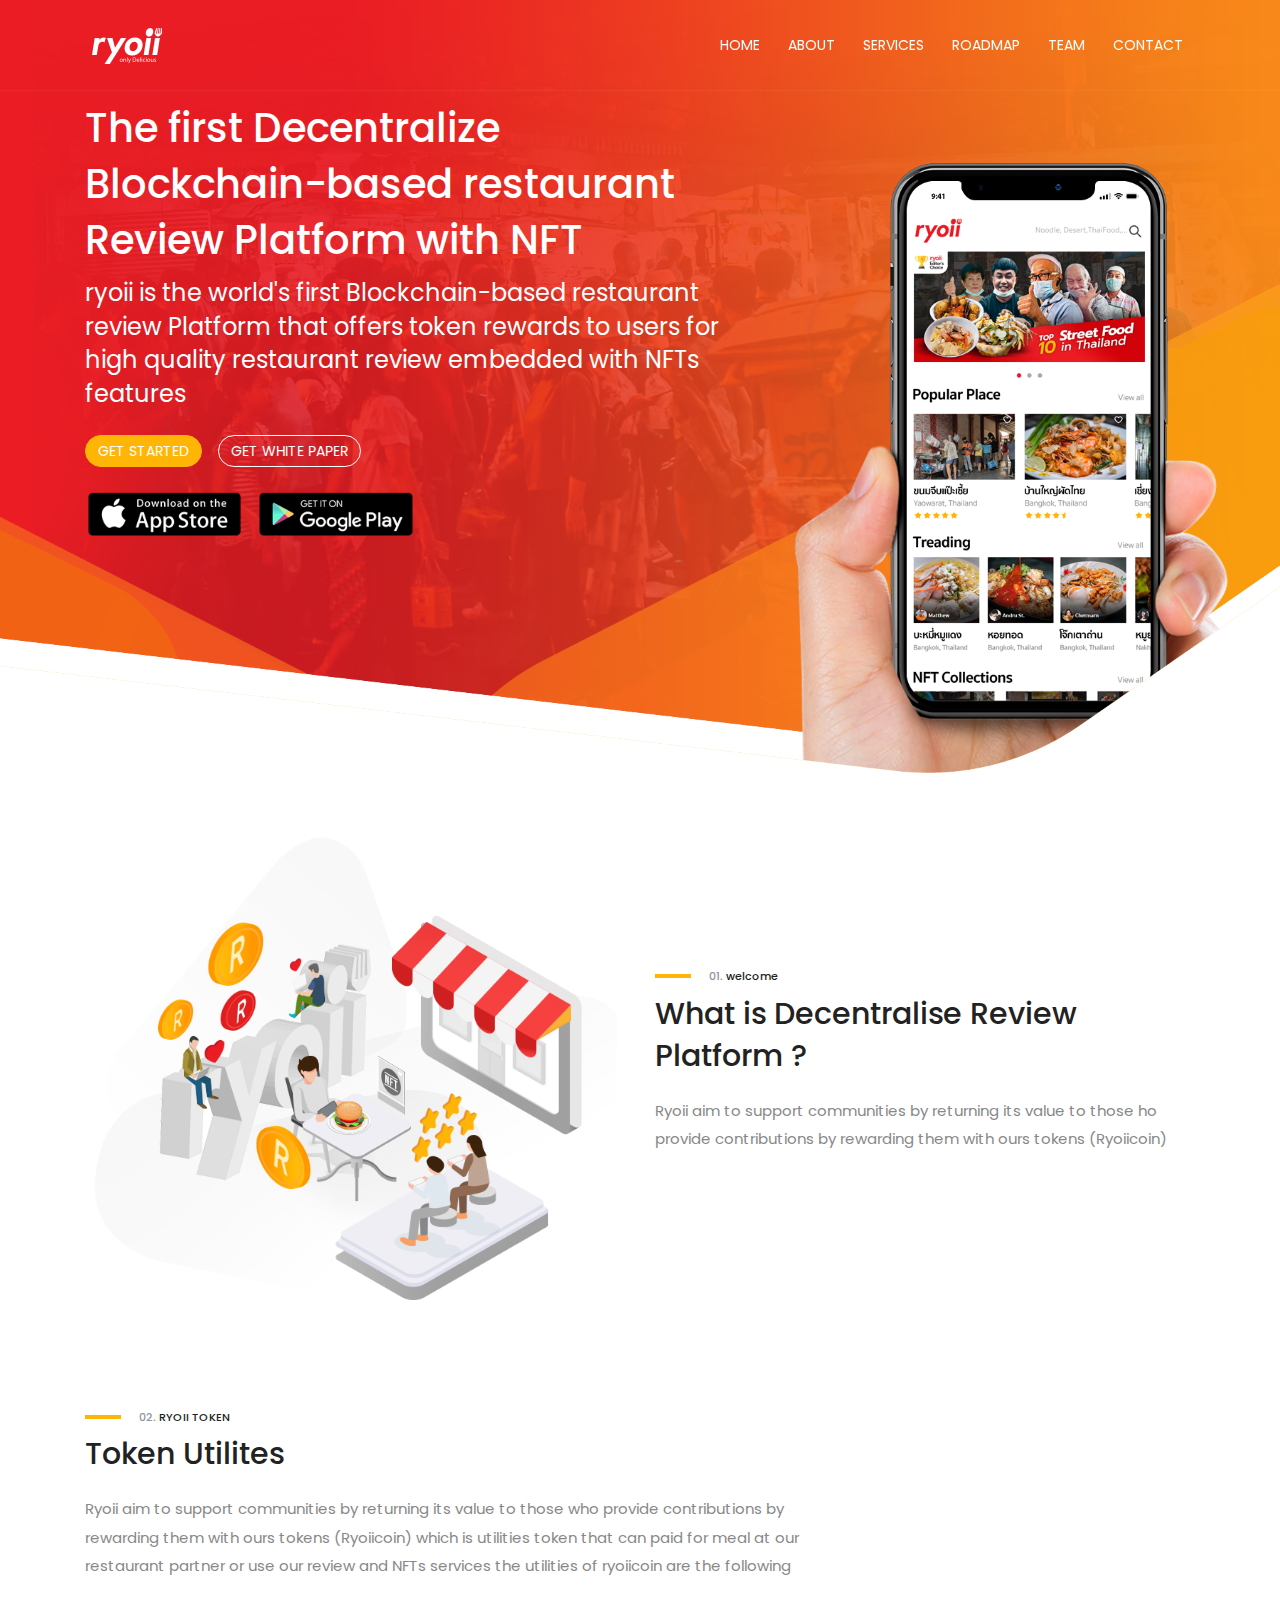
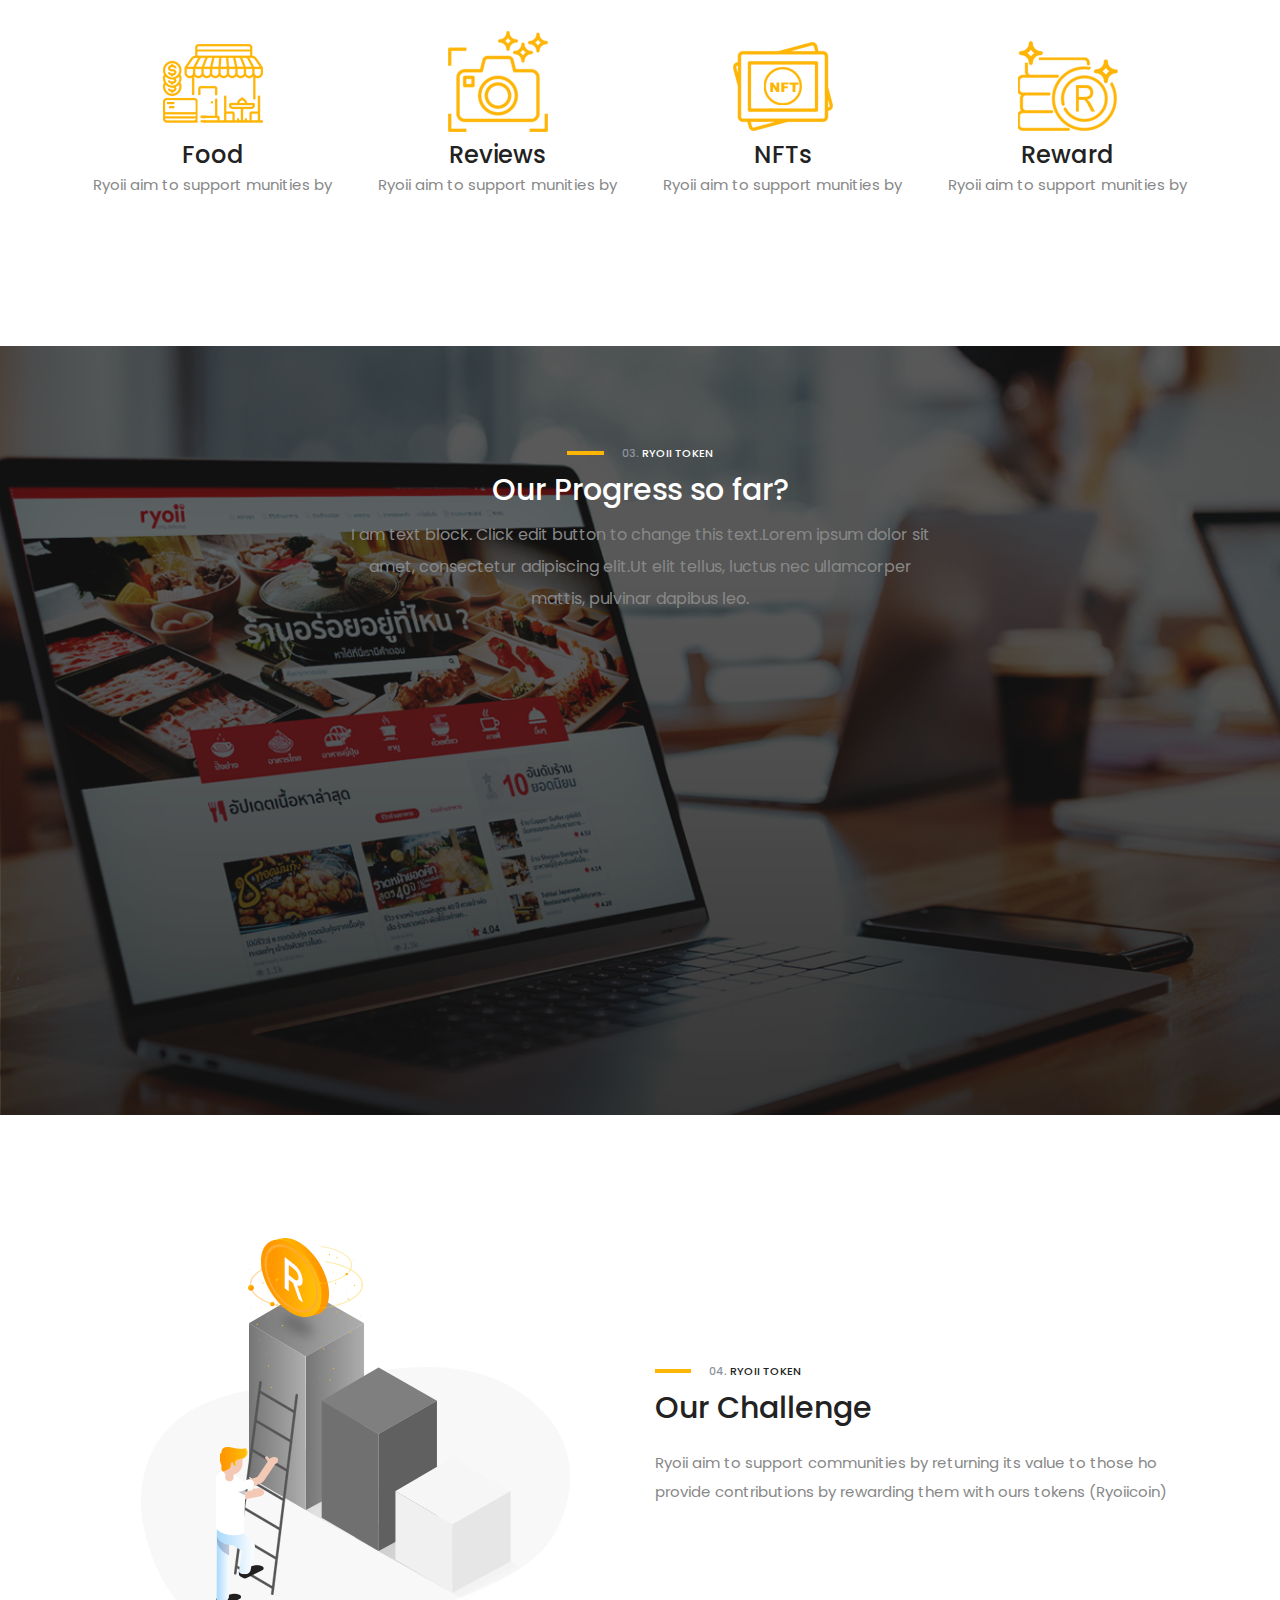
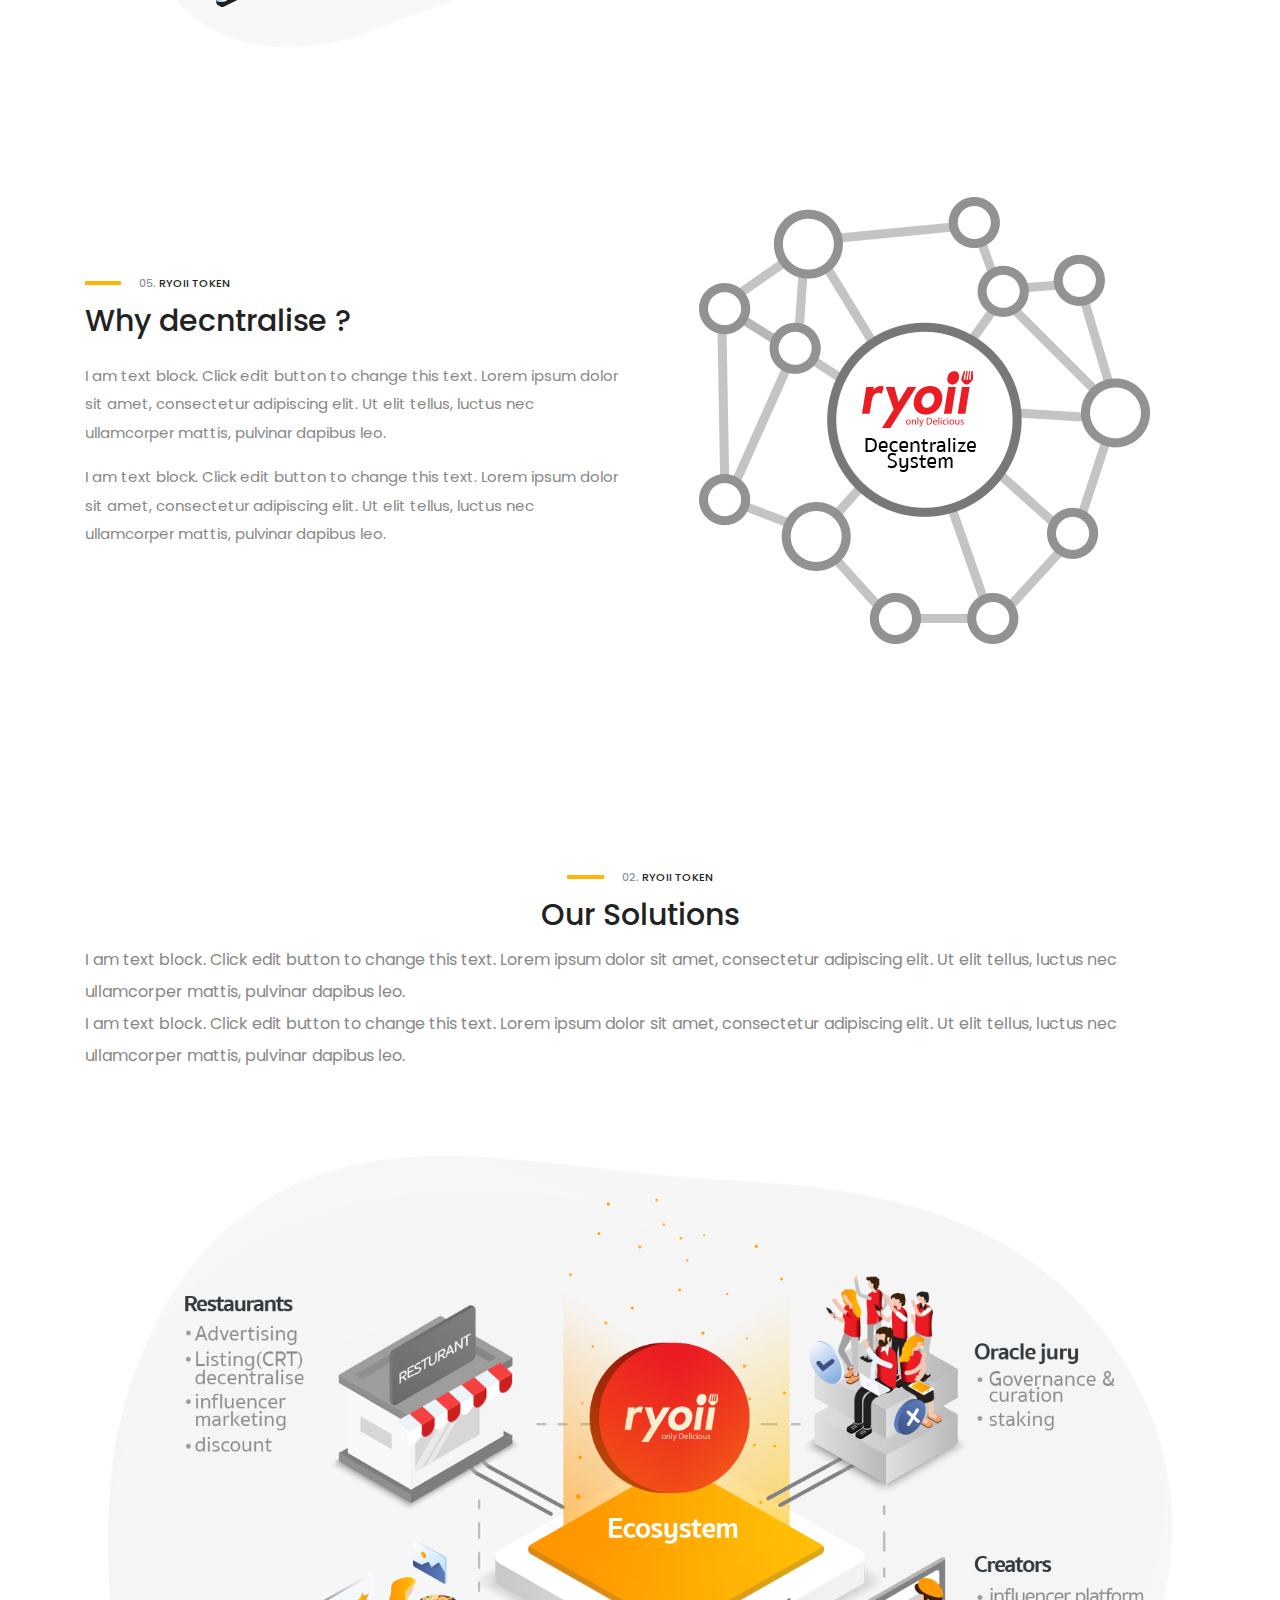
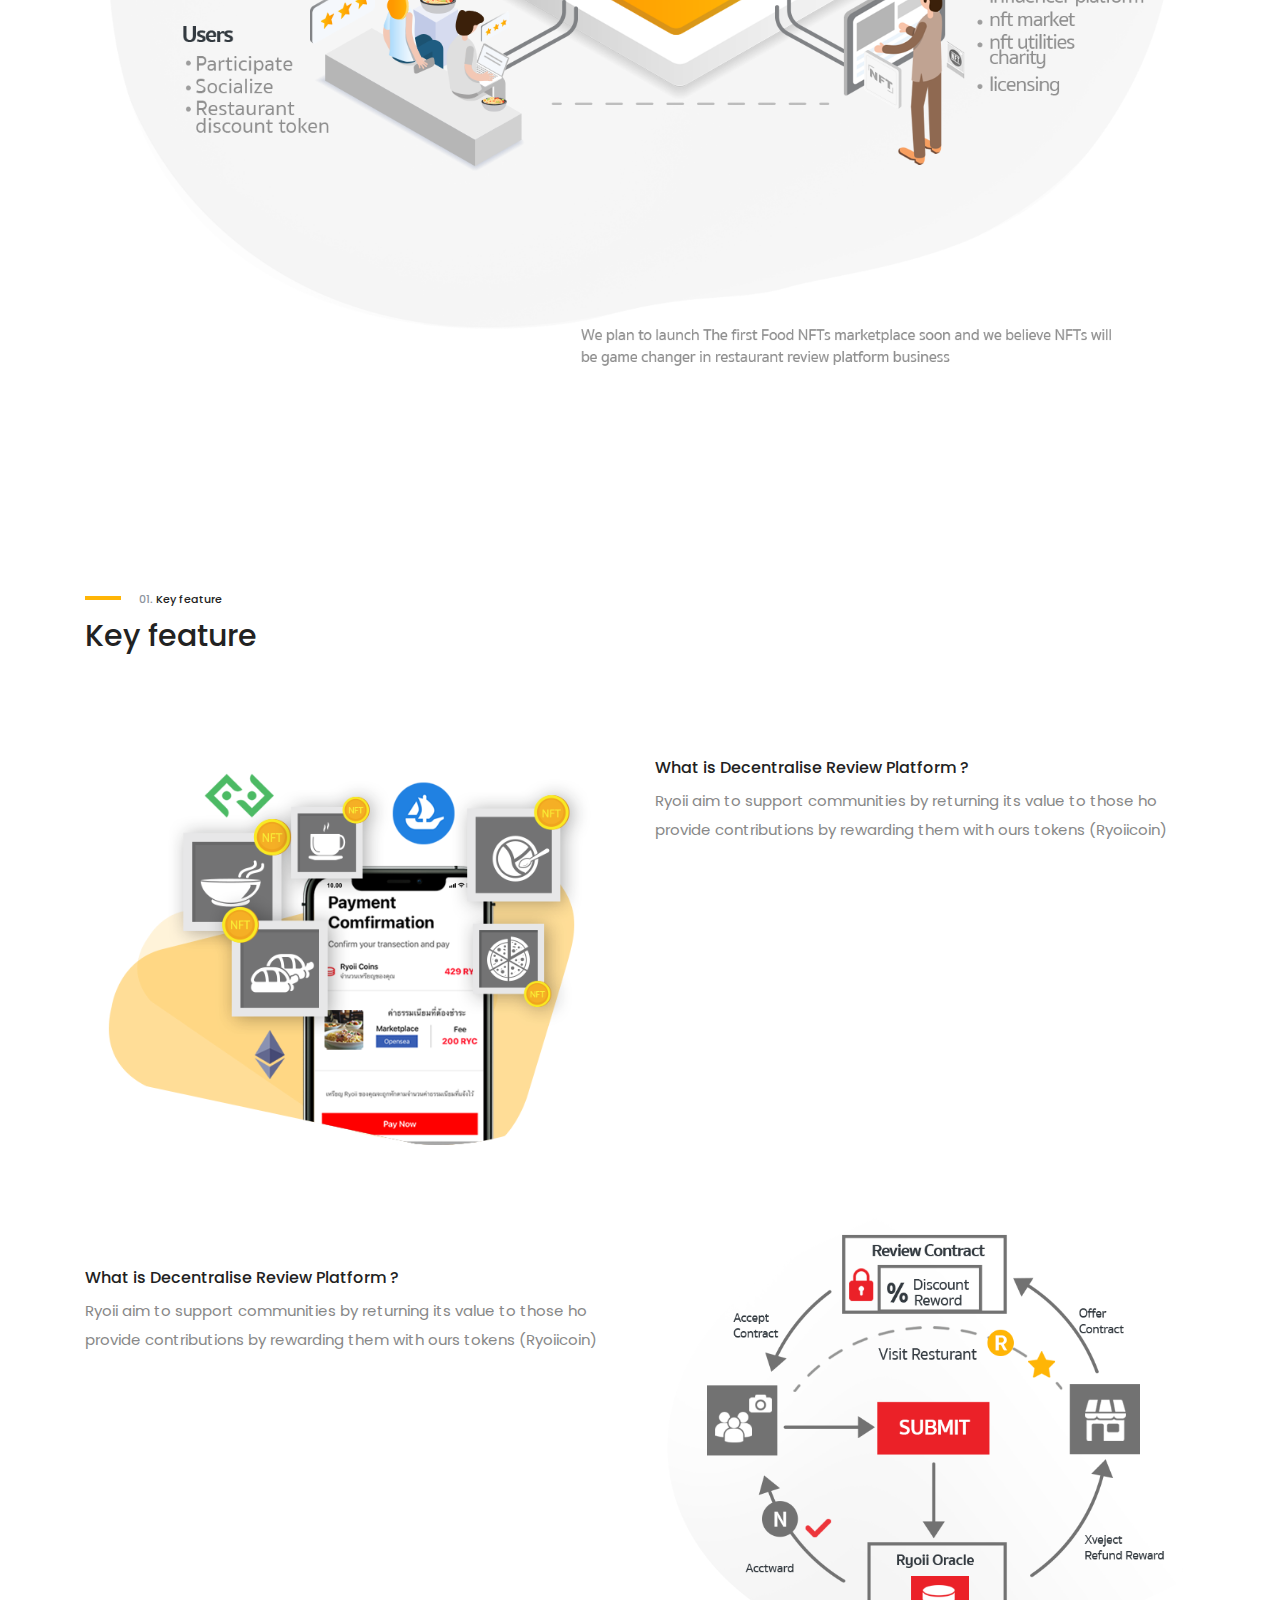
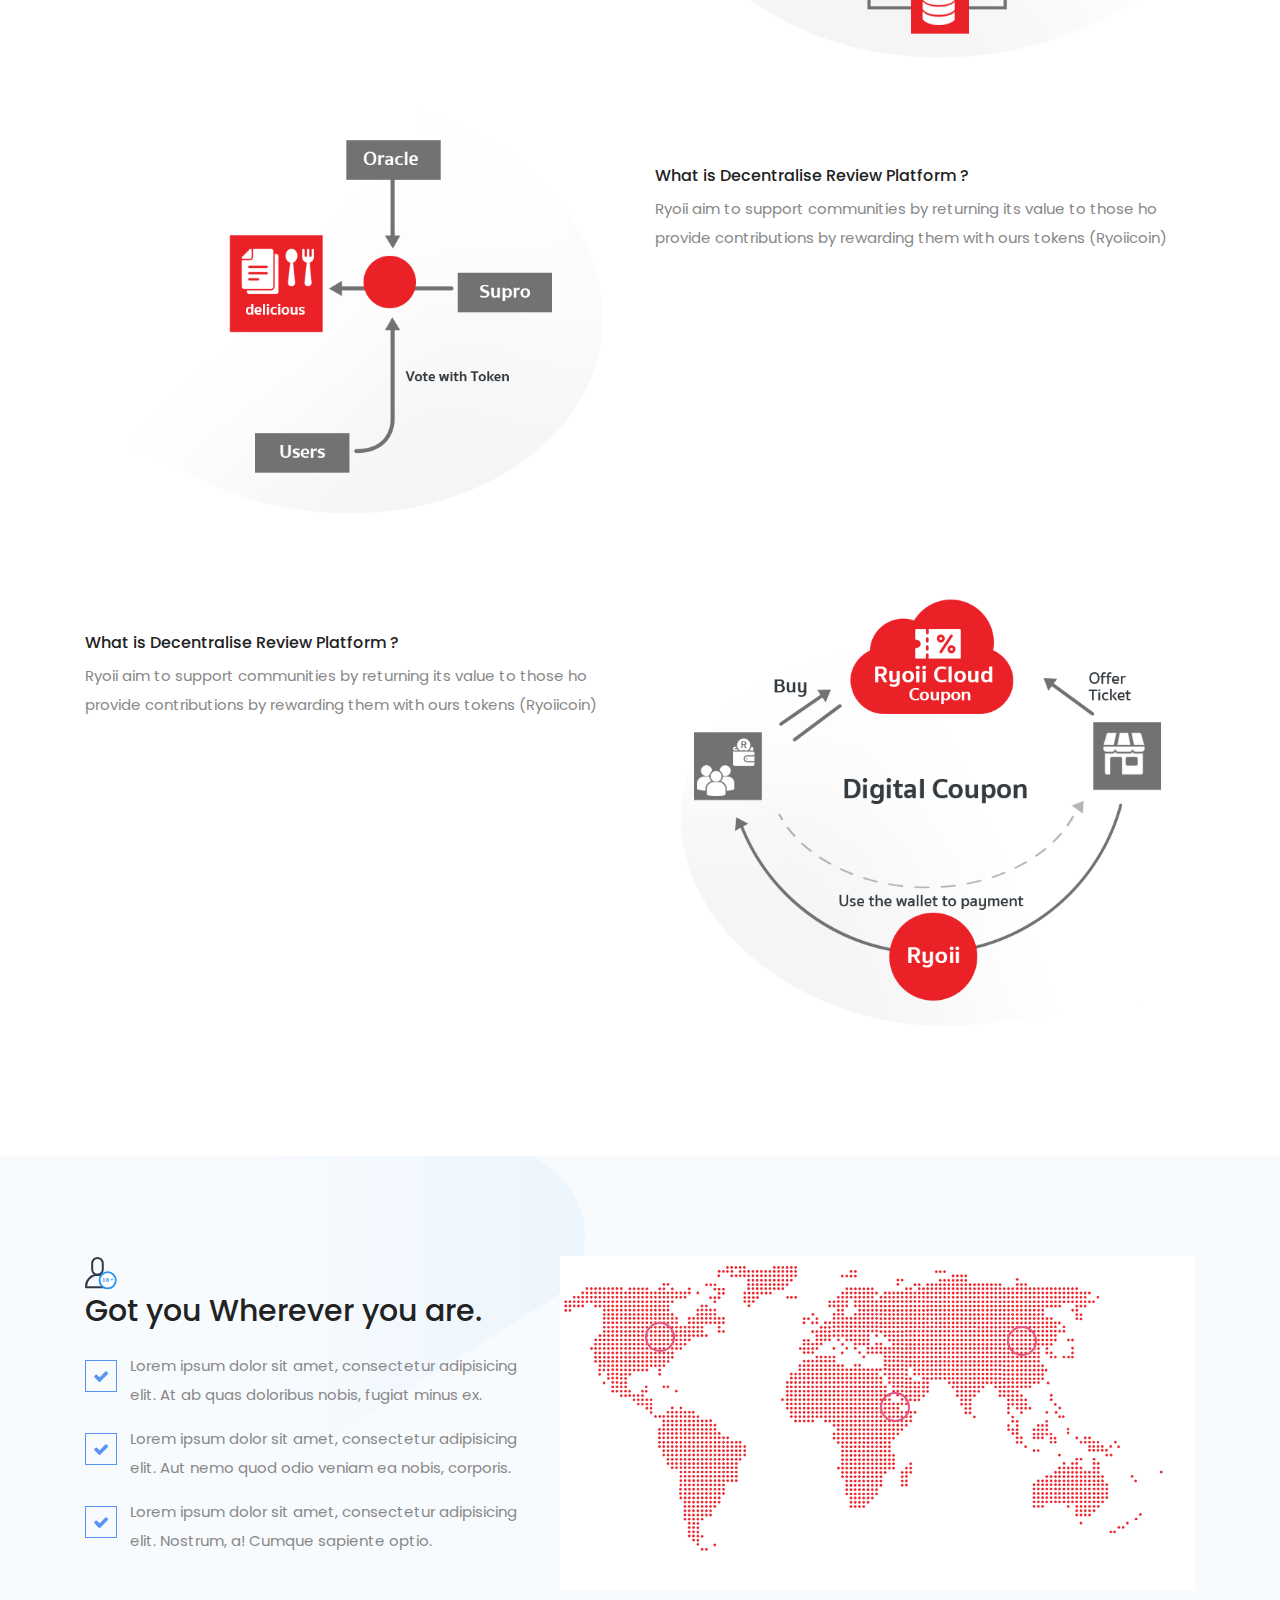
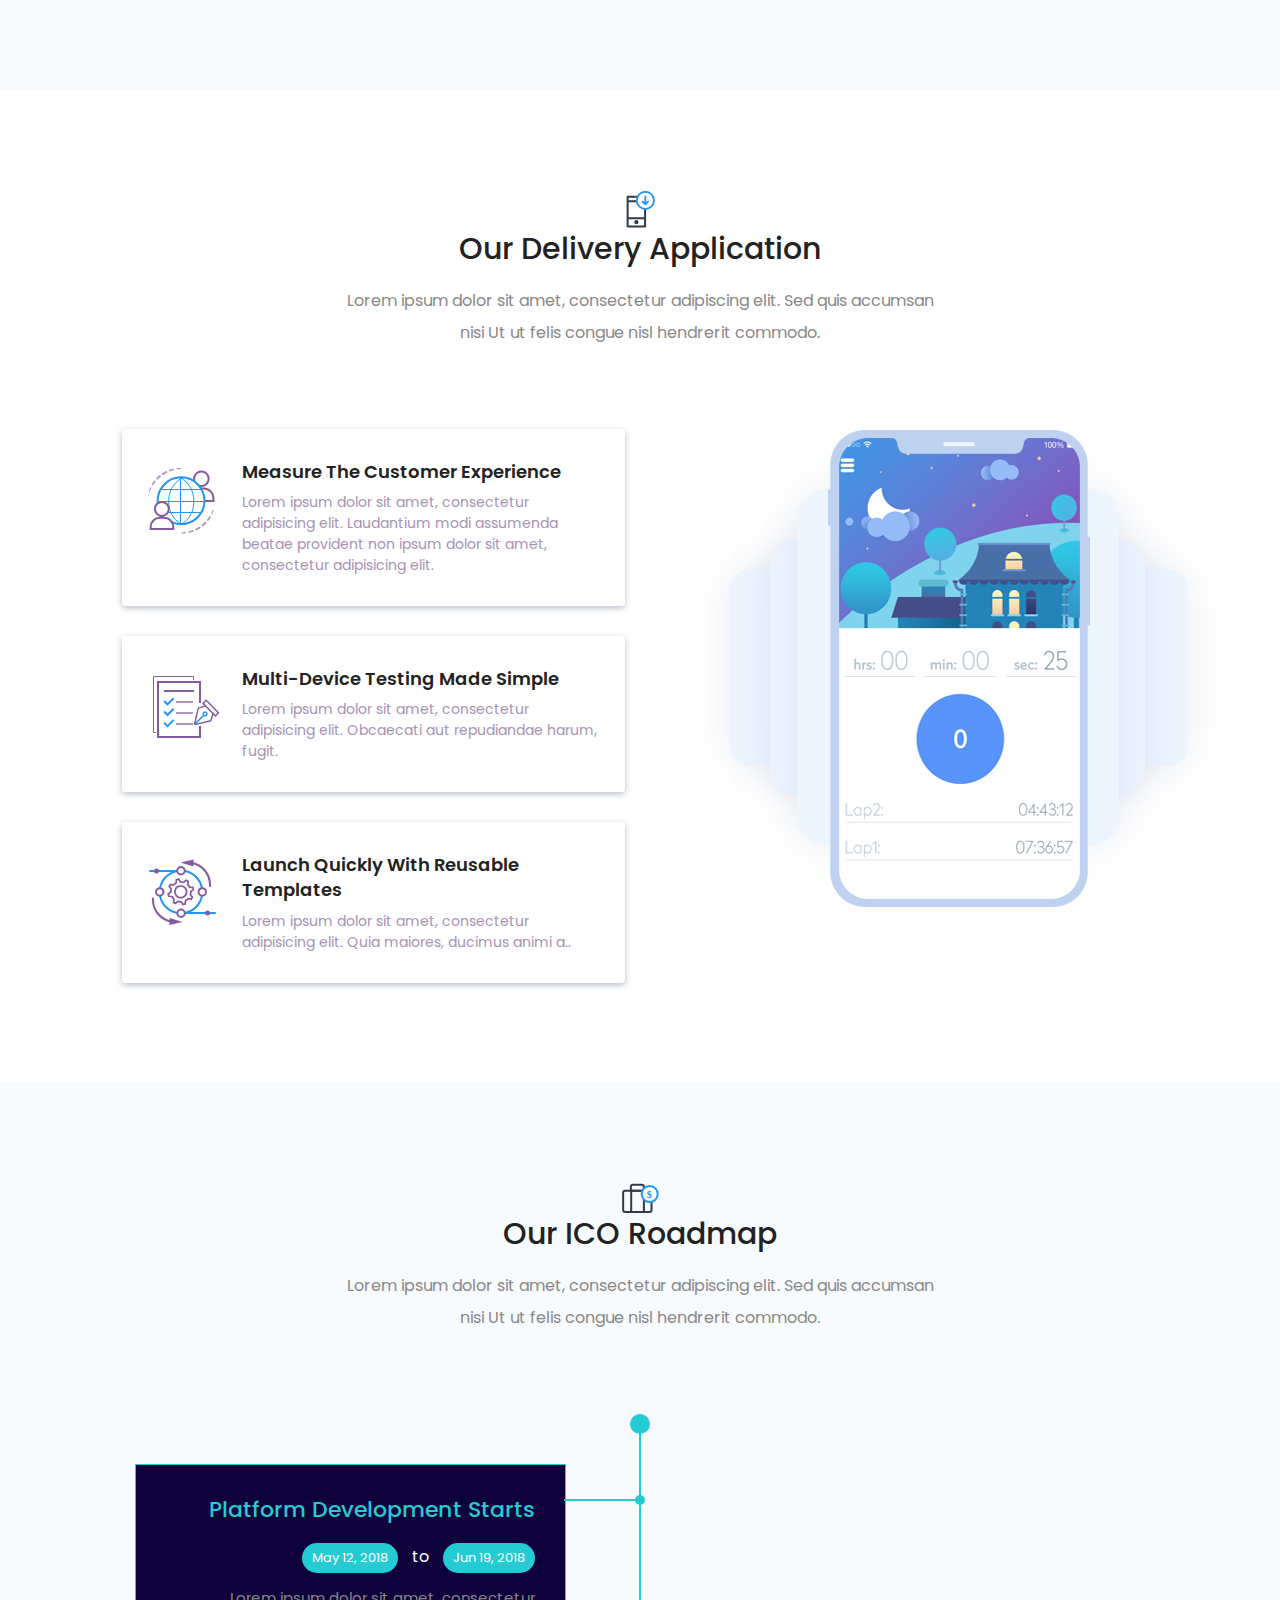
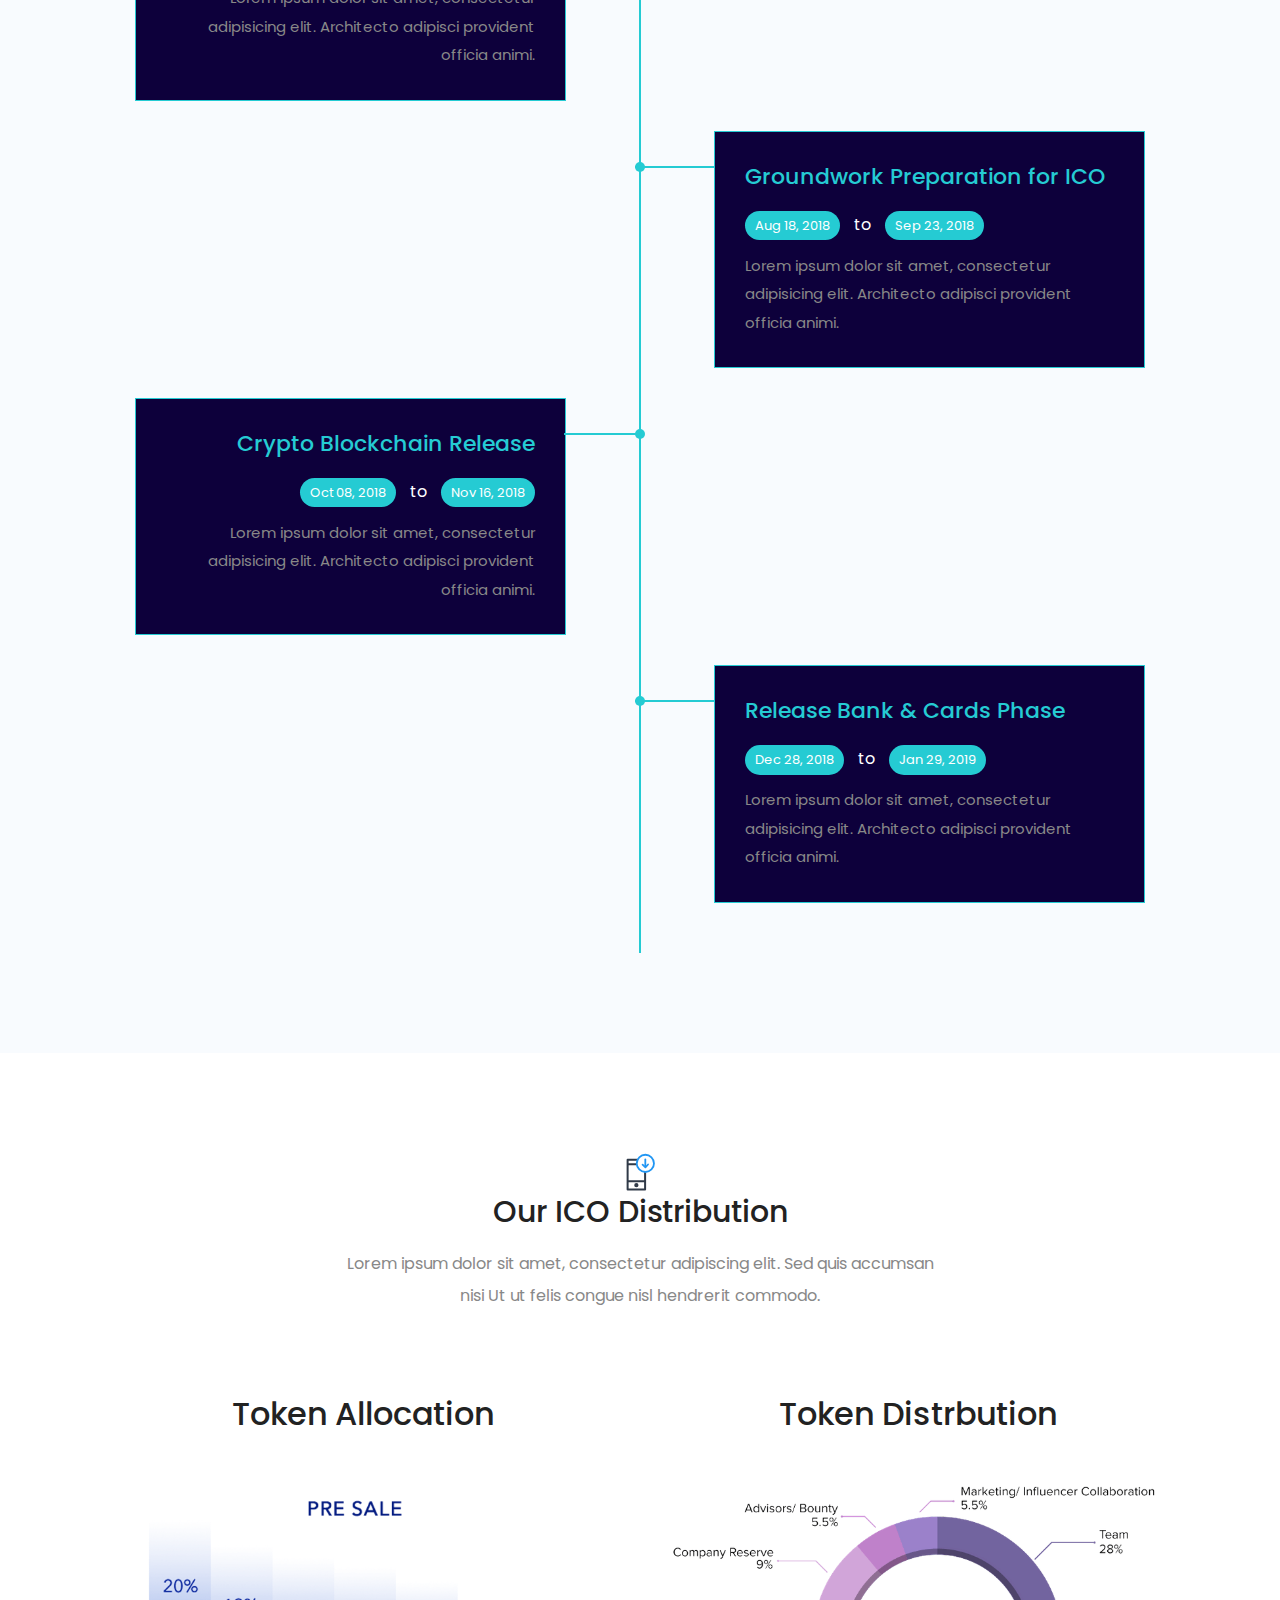
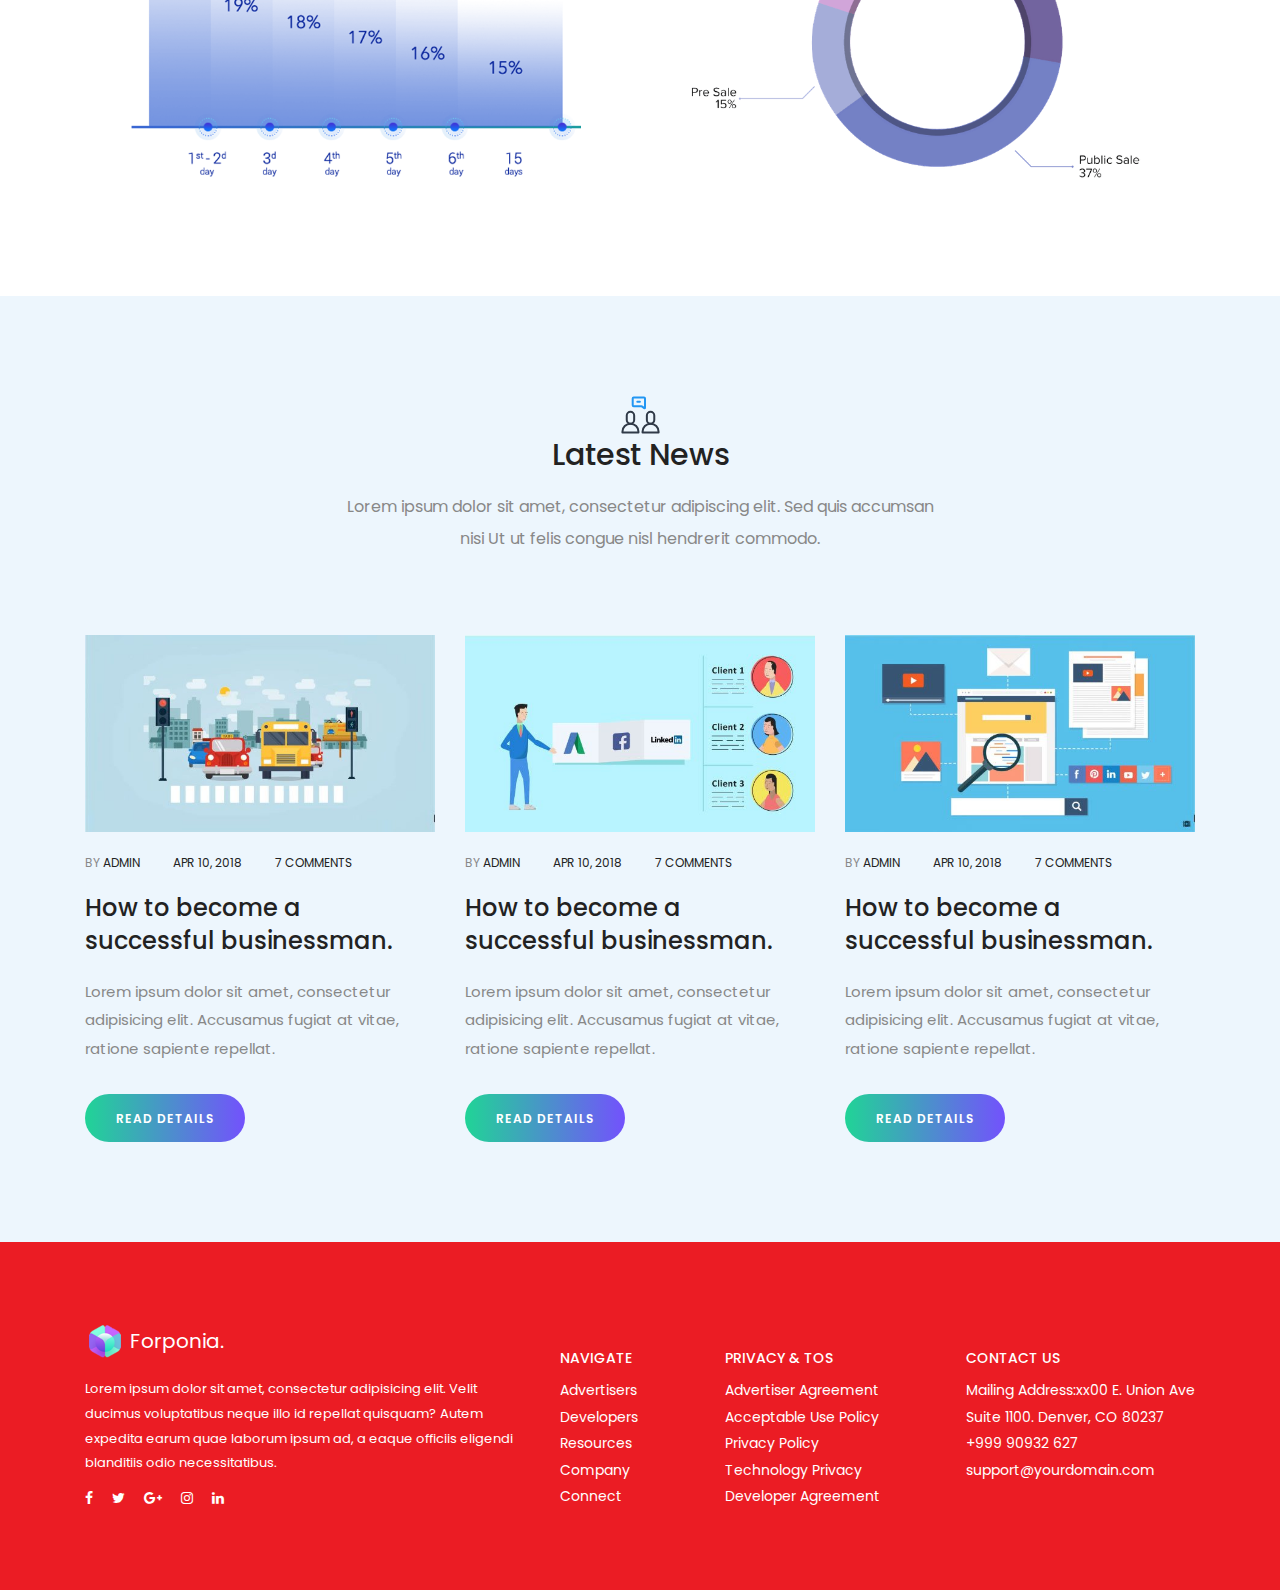
==== commit 2081520a: "mobile version" ====
--- a/index.html
+++ b/index.html
@@ -52,6 +52,196 @@
 
         .footer-area p{color:#FFFFFF;}
         .key-feature-contant{padding-top: 5rem;}
+        
+        .wrap-bg-head-cover{width: 110%}
+
+        .title-head-slide{
+            font-size: 0.65rem;
+            line-height: 1.2;
+        }
+
+        .rw-wrap-text-title{
+            position: absolute;
+            display: block;
+            top: 65px;
+            left: 0px;
+            width:100%;
+        }
+
+        .text-head-slide{
+            font-size: 10px;
+            color: #FFFFFF;
+            line-height: 1;
+            font-weight: 400;
+        }
+
+        .rw-wrap-box-img-right{
+            position: absolute;
+            display: block;
+            bottom: 16px;
+            right: 0px;
+            width: 40%;
+        }
+
+        .rw-wrap-img-right{
+            width:105%;
+        }
+
+        .rw-wrap-box-btn{
+            position: absolute;display: block;
+            bottom: 44px;
+            left: 0px;
+            text-align: center;
+            width:100%;            
+        }
+
+        .rw-wrap-box-btn img{
+            width:100px
+        }
+
+        .btn-cover-head{
+            display: block;            
+            font-size: 10px;
+            color: #fff;
+            border: 1px solid;
+            padding: 6px 8px !important;
+            border-radius: 16px;
+            z-index: 15;
+            line-height: 0.6;
+            font-weight: 100;
+        }
+
+        .wrap-box-bottom-btn{
+            display: none;
+            justify-content: space-around;
+            padding: 0px 15px 15px 15px;
+        }
+
+        .ry-wrap-box-bottom-btn{
+            display: flex;
+            margin-top: 10px;
+        }
+
+        .ry-wrap-box-btn-app-download{
+            width: 54%;
+            display: flex;
+            justify-content: flex-end;
+            padding-left: 2px;
+            margin-top:5px;
+        }
+
+        .btn-app-download{
+            width:26%;
+        }
+
+        @media (min-width: 410px) { 
+
+            .ry-wrap-box-btn-app-download{
+                justify-content: flex-start;
+                margin-top:10px;
+            }
+
+            .title-head-slide{
+                font-size: 0.75rem;
+            }
+            .text-head-slide{
+                line-height: 1.2;
+            }
+        } 
+
+        @media (min-width: 576px) { 
+
+            .wrap-bg-head-cover{width: 100%}
+            .rw-wrap-img-right{width:100%}
+
+            .title-head-slide{
+                font-size:1.5rem;
+                line-height: 1.2;
+            }
+
+            .text-head-slide{
+                line-height: 1.4;
+                font-size: 0.75rem;
+            }
+
+        }
+
+        /* Medium devices (tablets, 768px and up) */
+        @media (min-width: 768px) { 
+
+            .rw-wrap-text-title{top: 78px;}
+            .title-head-slide{
+                font-size: 2rem;
+                line-height: 1.2;
+            }
+            .text-head-slide{
+                font-size: 1rem;
+            }
+
+            .btn-cover-head {
+                display: block;
+                font-size: 14px;
+                color: #fff;
+                border: 1px solid;
+                padding: 8px 12px !important;
+                border-radius: 16px;
+                z-index: 15;
+                line-height: 1;
+                font-weight: 400; 
+            }
+            .ry-wrap-box-bottom-btn{
+                margin-top: 15px;
+            }
+            .btn-app-download {
+                margin-top: 15px;
+            }
+         }
+
+        /*  Large devices (desktops, 992px and up) */
+        @media (min-width: 992px) {  
+            
+            .rw-wrap-text-title{
+                top:87px
+            }
+
+            .title-head-slide{
+                font-size: 2.5rem;
+            }
+
+            .ry-wrap-box-bottom-btn{
+                margin-top: 25px;
+            }
+            .btn-app-download {
+                margin-top: 15px;
+            }
+
+        }
+
+        /* X-Large devices (large desktops, 1200px and up) */
+        @media (min-width: 1200px) { 
+
+            .rw-wrap-text-title{
+                top:100px
+            }
+
+            .title-head-slide{
+                font-size: 2.5rem;
+                line-height: 1.4;
+            }
+
+            .text-head-slide{
+                line-height: 1.4;
+                font-size: 1.5rem;
+            }
+
+            
+         }
+
+        /* XX-Large devices (larger desktops, 1400px and up) */
+        @media (min-width: 1400px) { 
+
+         }
+
     </style>
 
 </head>
@@ -101,7 +291,7 @@
     <!-- ##### Header Area End ##### -->
     
     <!-- ##### Welcome Area Start ##### -->
-    <section class="welcome_area clearfix dzsparallaxer auto-init none fullwidth" data-options='{direction: "normal"}' id="home" style="background-color: #FFFFFF;">
+    <section class="welcome_area clearfix dzsparallaxer auto-init none fullwidth" data-options='{direction: "normal"}' id="home" style="background-color: #FFFFFF;display: none;">
         <div class="divimage dzsparallaxer--target" style="width: 101%; height: 130%; background-image: url('public/images/cover_head.png')"></div>
 
         <!-- Hero Content -->
@@ -135,7 +325,65 @@
         </div>
     </section>
     <!-- ##### Welcome Area End ##### -->
-   
+
+    <section class="clearfix" id="head_home" style="margin-bottom: 2rem;">    
+        <div style="position: relative;overflow: hidden;">
+            <div class="wrap-bg-head-cover">
+                <img src="public/images/cover_head.png" class="img-responsive center-block" />
+            </div>
+            <div class="rw-wrap-text-title">
+                <div class="container">
+                    <h1 class="title-head-slide">
+                        The first Decentralize <br/> Blockchain-based restaurant<br/> Review Platform with NFT
+                    </h1>
+                    <div style="width: 60%;overflow-wrap: break-word;">
+                        <div class="text-head-slide">
+                            ryoii is the world's first Blockchain-based restaurant review Platform
+                            that offers token rewards to users for high quality
+                            restaurant review embedded with NFTs features
+                        </div>
+                    </div>
+
+                    <div class="ry-wrap-box-bottom-btn">
+                        <a href="#" class="btn-cover-head mr-3" style="background-color: #ffb506;border-color: #ffb506;">
+                            GET STARTED
+                        </a>
+                        <a href="#" class="btn-cover-head"> 
+                            GET WHITE PAPER
+                        </a>
+                    </div>
+
+                    <div class="ry-wrap-box-btn-app-download">
+                        <a href="#" class="mr-3 btn-app-download">
+                            <img src="public/images/btn_app_store.png" />
+                        </a>
+                        <a href="#" class="btn-app-download"> 
+                           <img src="public/images/btn_google_play.png" />
+                        </a>
+                    </div>
+                </div>
+                
+            </div>
+            <div class="rw-wrap-box-img-right">
+                <div class="rw-wrap-img-right">
+                    <img src="public/images/mobile_header.png" class="img-responsive" />
+                </div>
+            </div>
+            <div style="position: absolute;left: 0;bottom: 14px;">
+                <img src="public/images/cover_head_bottom.png" class="img-responsive" />
+            </div>
+        </div>         
+        <div class="wrap-box-bottom-btn"">
+            <a href="#" class="mr-3" style="text-align: center;">
+                <img src="public/images/btn_get_started.png" style="width:89%;" />
+            </a>
+            <a href="#" style="text-align: center;"> 
+                <img src="public/images/btn_get_started.png" style="width:89%;" />
+            </a>
+        </div>   
+
+    </section>
+
     <div class="clearfix"></div>
 
 	<!-- ##### Welcome Start ##### -->
@@ -184,7 +432,7 @@
 	            </div>
 	            <div class="col-12">                       
                     <div style="padding:30px 0;overflow:hidden">
-                        <div class="container text-center">
+                        <div class="row text-center">
                             <div class="col-md-3 col-sm-6 col-xs-12">
                                 <img src="public/images/token_food.png" alt="">
                                 <h4 class="m-0">Food</h4>
@@ -222,7 +470,7 @@
 	<!-- ##### Token Utilites End ##### -->
 
     <!-- ##### Progress Start ##### -->
-    <section class="section-padding-100" style="background: url('public/images/bg_progress.png');padding-bottom:420px;">
+    <section class="section-padding-100" style="background: url('public/images/bg_progress.png');padding-bottom:420px;background-repeat: no-repeat;background-size: cover;">
         <div class="container">
             <div class="section-heading text-center">
                
@@ -294,7 +542,7 @@
 	</section>
     <!-- ##### Why decntralise End ##### -->
 
-    <section class="section-padding-100" style="background: #edf6fd">
+    <section class="section-padding-100">
         <div class="container">
             <div class="section-heading text-center">
                
@@ -562,56 +810,6 @@
     </section>
     <!-- ##### Our roadmap Area End ##### -->
 
-    <!-- ##### FAQ & Timeline Area Start ##### -->
-    <div class="faq-timeline-area section-padding-100">
-        <div class="container">
-        	<div class="section-heading text-center">
-	            <!-- Dream Dots -->
-	            <div class="justify-content-center">
-	                <img src="img/svg/section-icon-5.svg" alt="">
-	            </div>
-	            <h2>Pre-Sale Frequently Questions</h2>
-	            <p>Lorem ipsum dolor sit amet, consectetur adipiscing elit. Sed quis accumsan nisi Ut ut felis congue nisl hendrerit commodo.</p>
-	        </div>
-            <div class="row">
-                <div class="col-12 col-lg-6 col-md-12">
-                    
-
-                    <div class="dream-faq-area">
-                        <dl style="margin-bottom:0">
-                            <!-- Single FAQ Area -->
-                            <dt>What are the objectives of this token?</dt>
-                            <dd>
-                                <p>Lorem ipsum dolor sit amet, consectetur adipisicing elit. Dolore omnis quaerat nostrum, pariatur ipsam sunt accusamus enim necessitatibus est fugiat, assumenda dolorem, deleniti corrupti cupiditate ipsum, dolorum voluptatum esse error?</p>
-                            </dd>
-                            <!-- Single FAQ Area -->
-                            <dt class="wave">What is Token Sale and pre-sale?</dt>
-                            <dd>
-                                <p>Lorem ipsum dolor sit amet, consectetur adipisicing elit. Dolore omnis quaerat nostrum, pariatur ipsam sunt accusamus enim necessitatibus est fugiat, assumenda dolorem, deleniti corrupti cupiditate ipsum, dolorum voluptatum esse error?</p>
-                            </dd>
-                            <!-- Single FAQ Area -->
-                            <dt class="wave">What is the pre-sale start date?</dt>
-                            <dd>
-                                <p>Lorem ipsum dolor sit amet, consectetur adipisicing elit. Dolore omnis quaerat nostrum, pariatur ipsam sunt accusamus enim necessitatibus est fugiat, assumenda dolorem, deleniti corrupti cupiditate ipsum, dolorum voluptatum esse error?</p>
-                            </dd>
-                            <!-- Single FAQ Area -->
-                            <dt class="wave">how may I take part in pre-sale?</dt>
-                            <dd>
-                                <p>Lorem ipsum dolor sit amet, consectetur adipisicing elit. Dolore omnis quaerat nostrum, pariatur ipsam sunt accusamus enim necessitatibus est fugiat, assumenda dolorem, deleniti corrupti cupiditate ipsum, dolorum voluptatum esse error?</p>
-                            </dd>
-                        </dl>
-                    </div>
-                </div>
-
-                <div class="col-12 col-lg-6 offset-lg-0 col-md-8 offset-md-2 col-sm-10 offset-sm-1">
-                    <img src="img/core-img/faq.png" alt="" class="center-block img-responsive">
-                </div>
-            </div>
-        </div>
-    </div>
-    <!-- ##### FAQ & Timeline Area End ##### -->
-
-
     <!-- ##### token-distribution Area start ##### -->
     <section class="token-distribution section-padding-100">
         <div class="container">
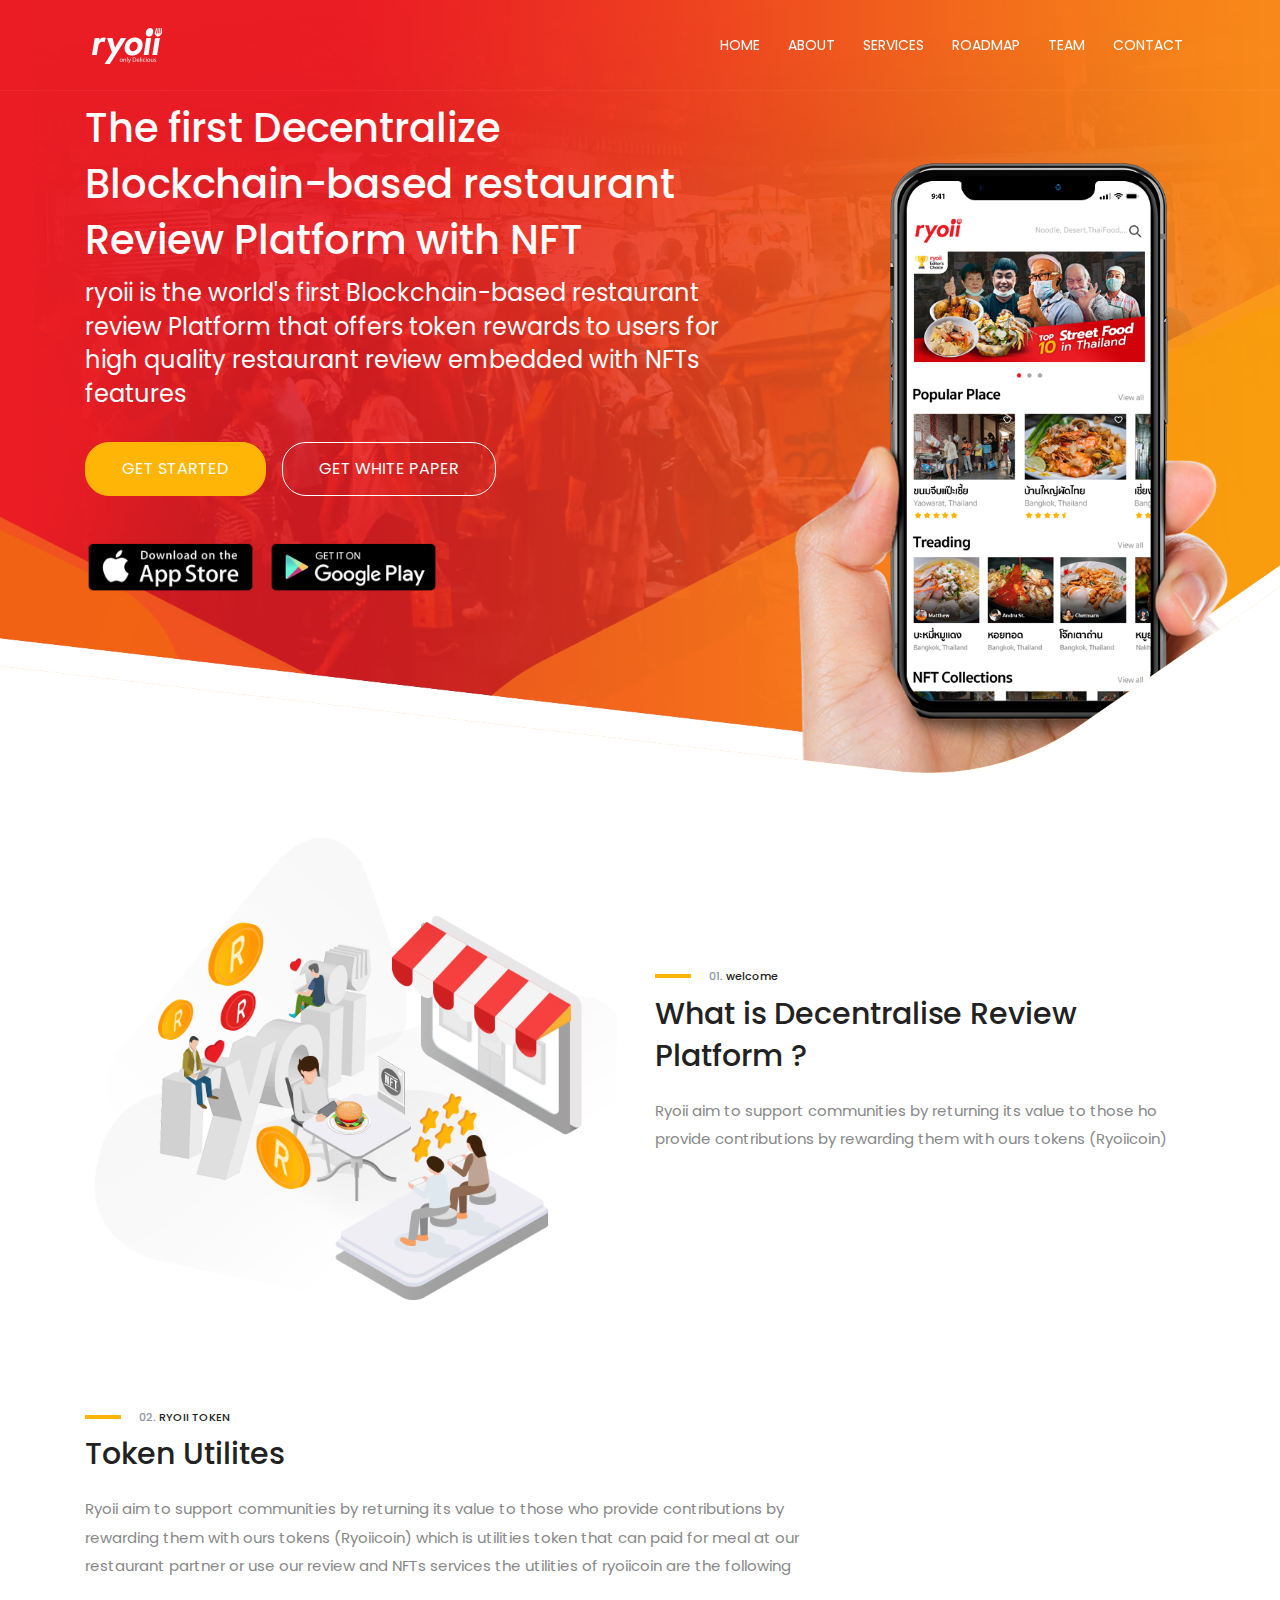
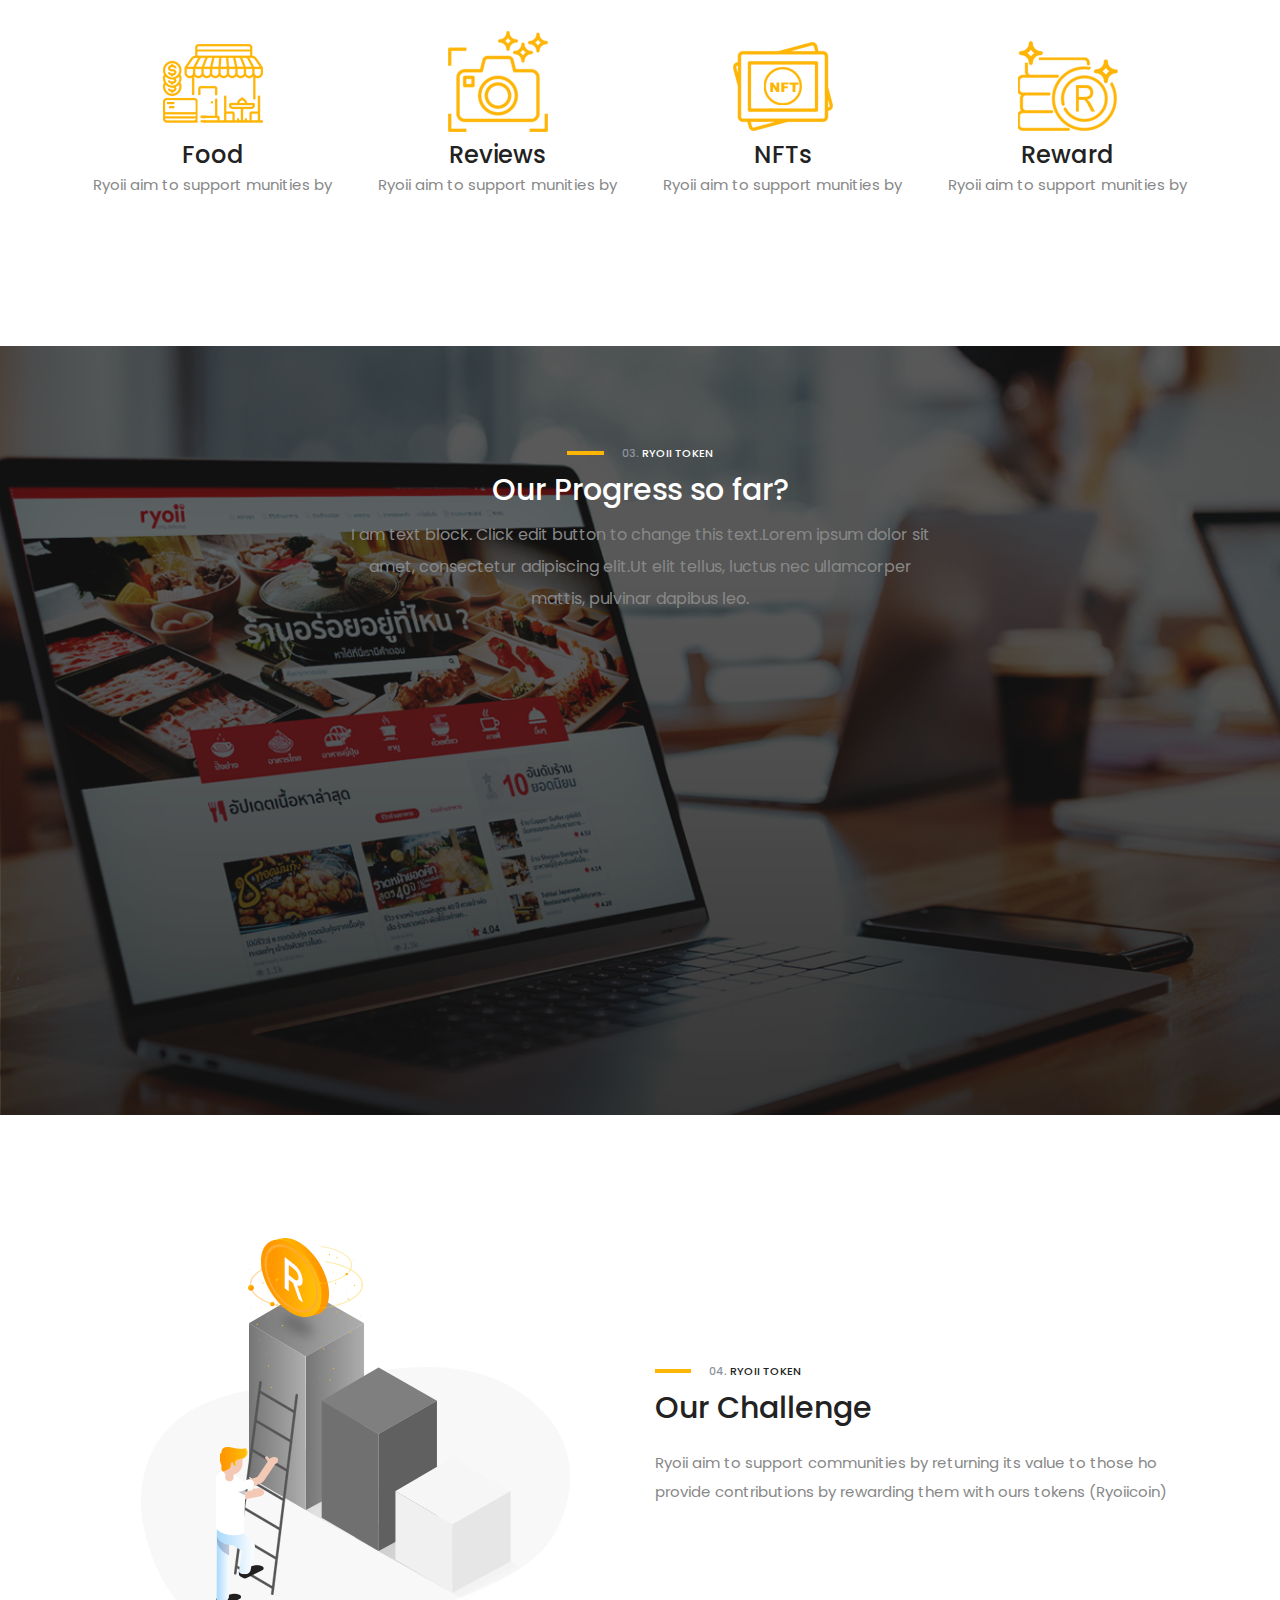
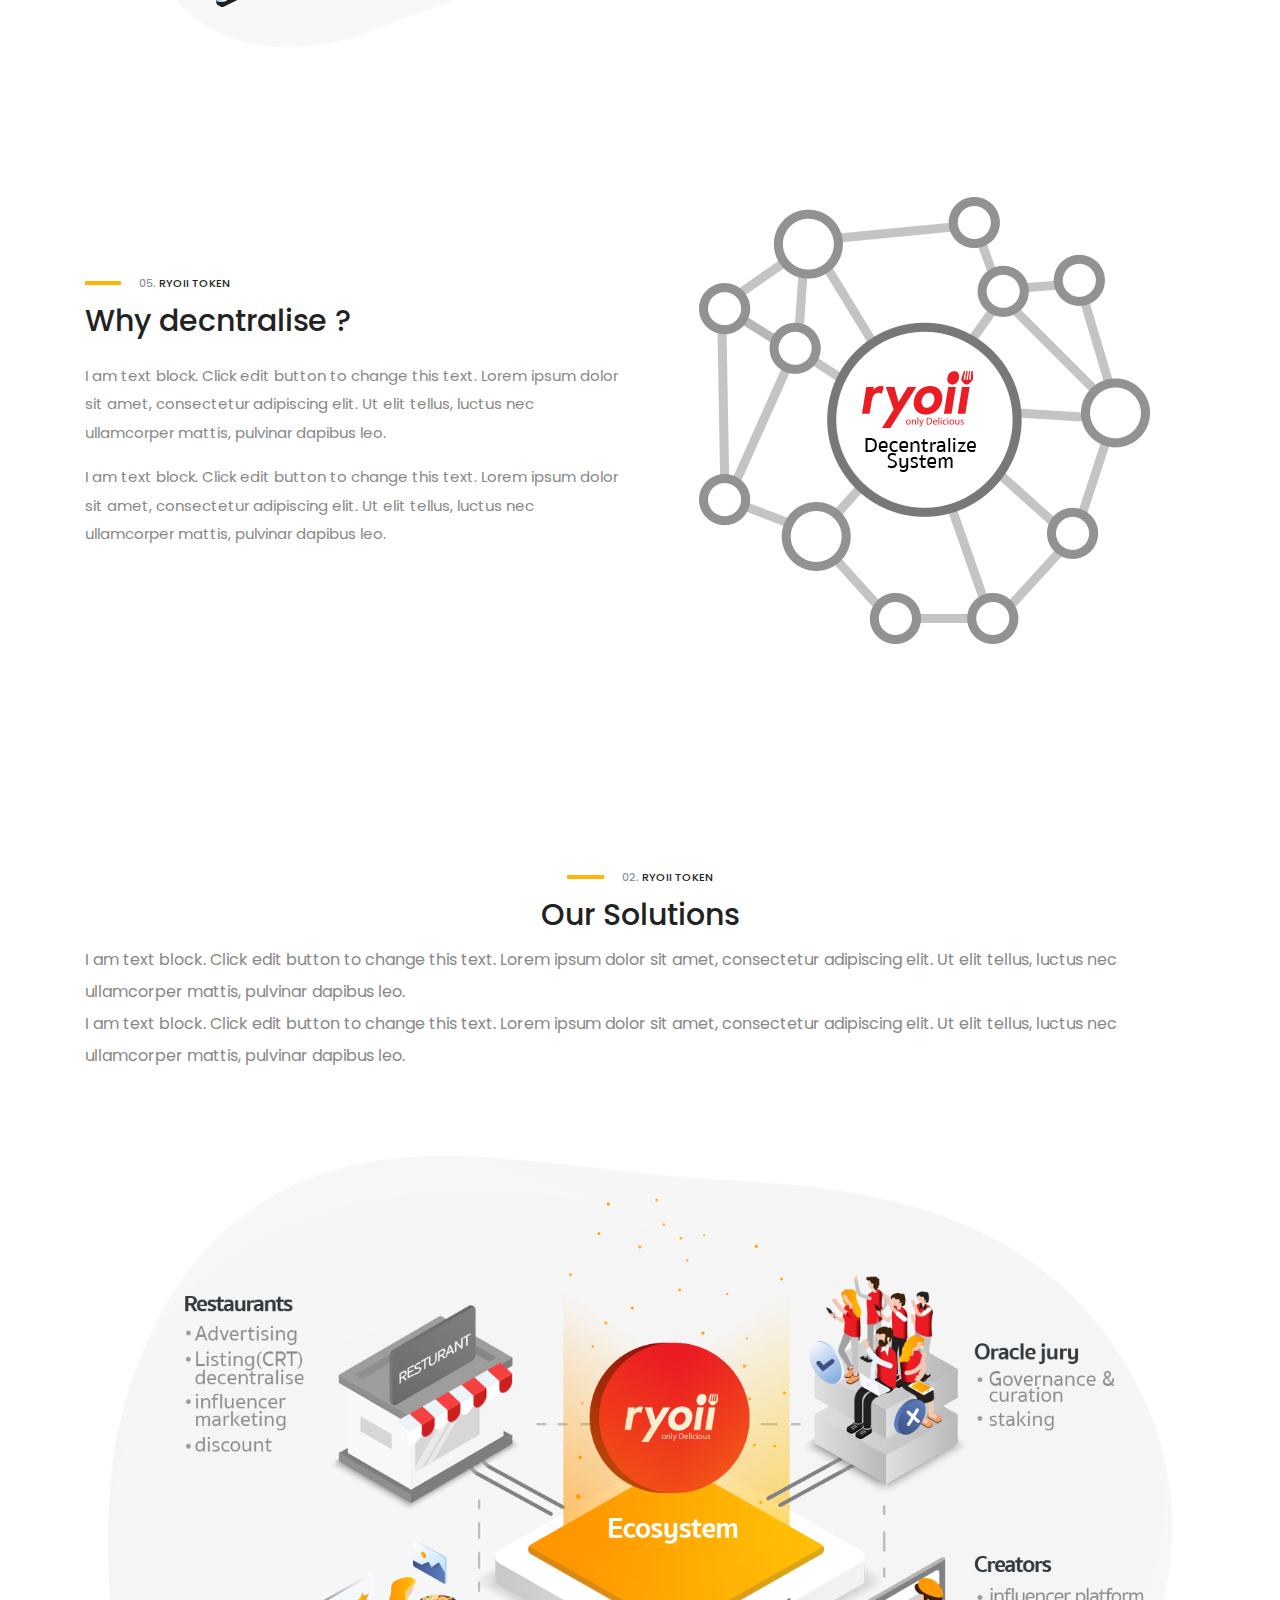
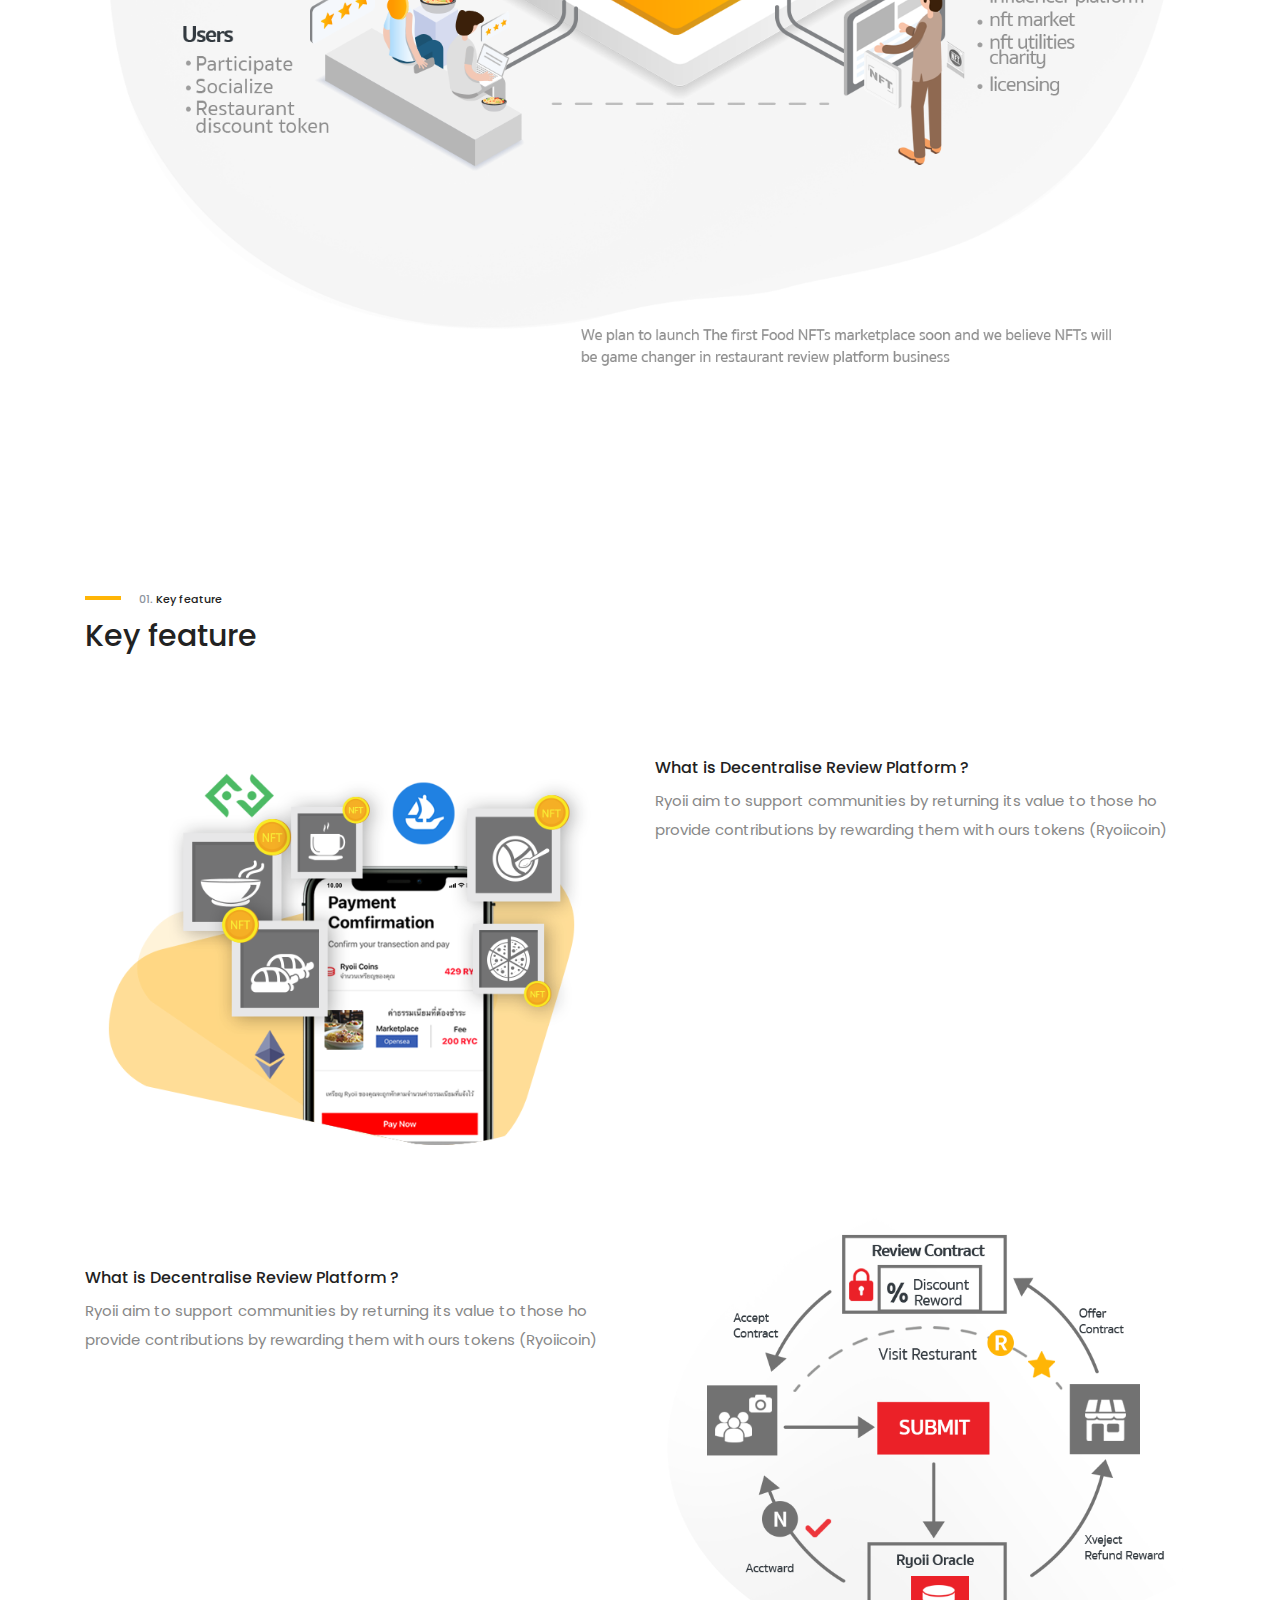
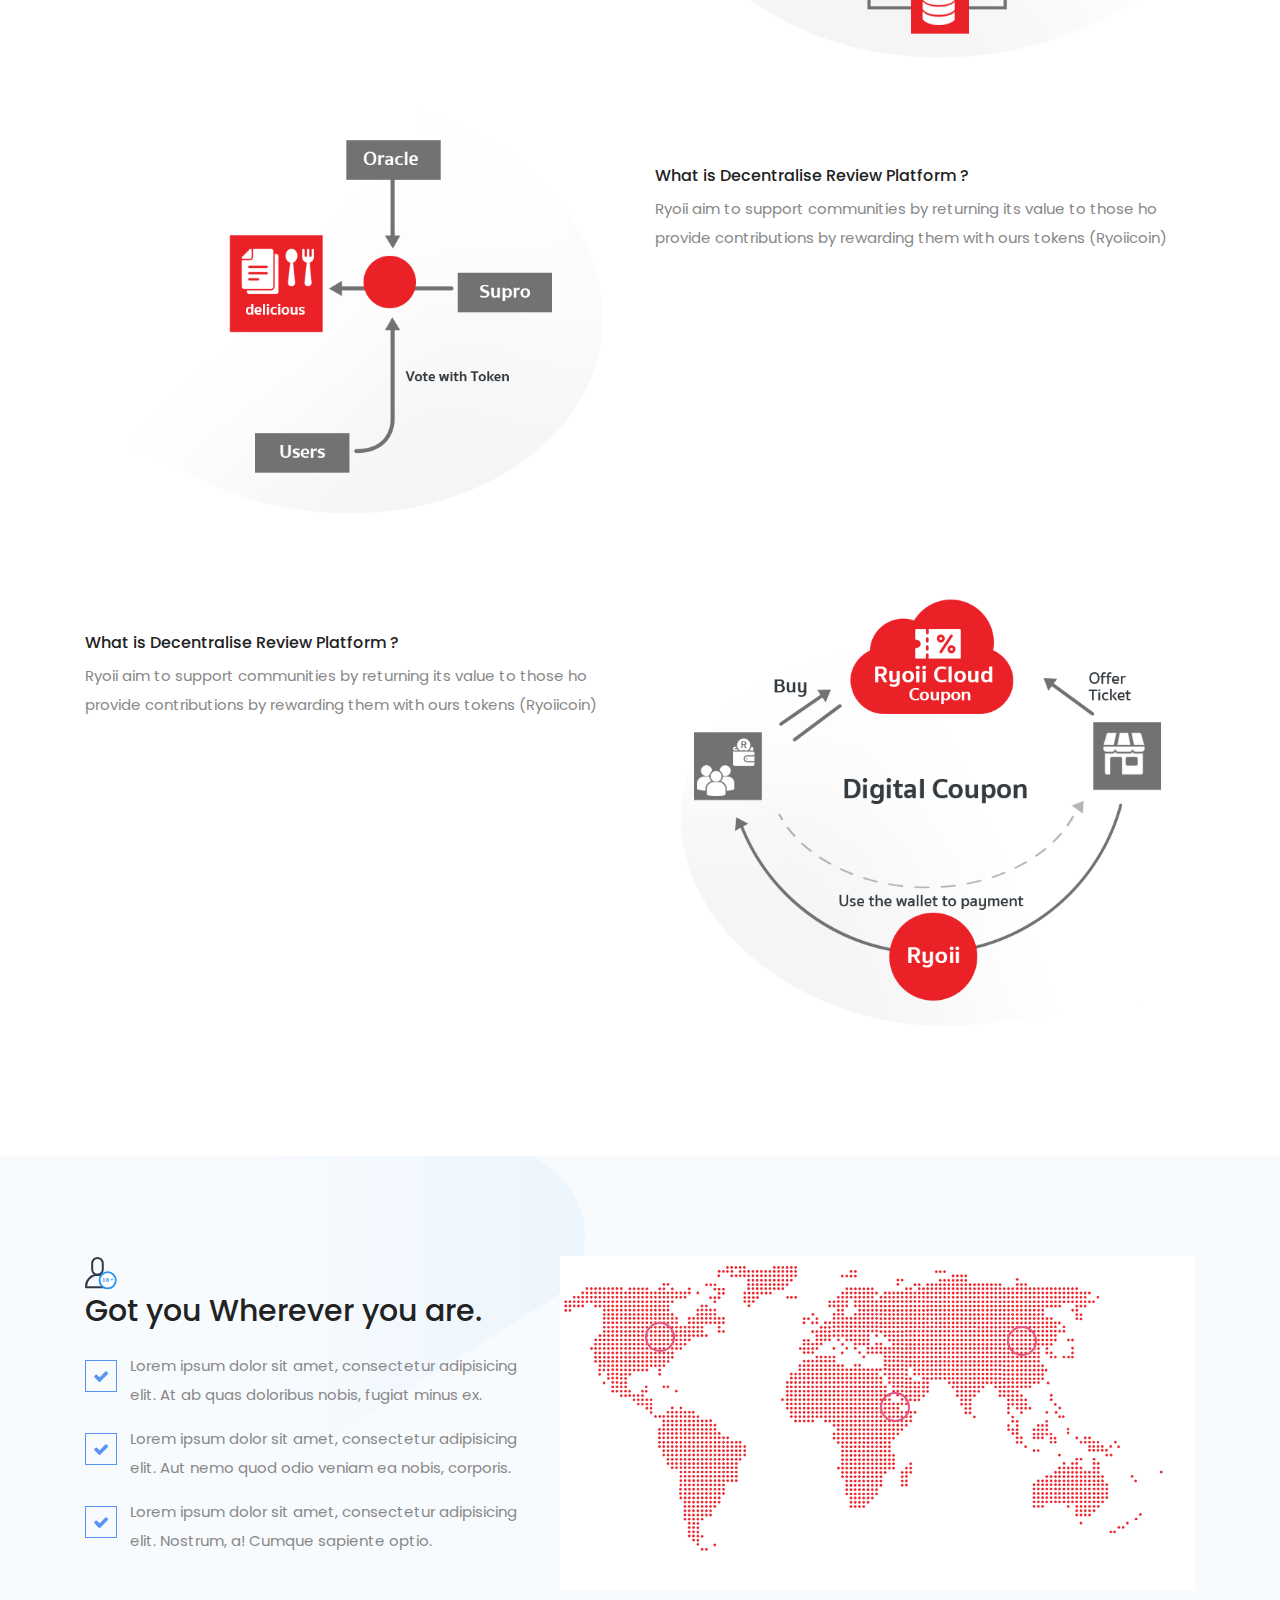
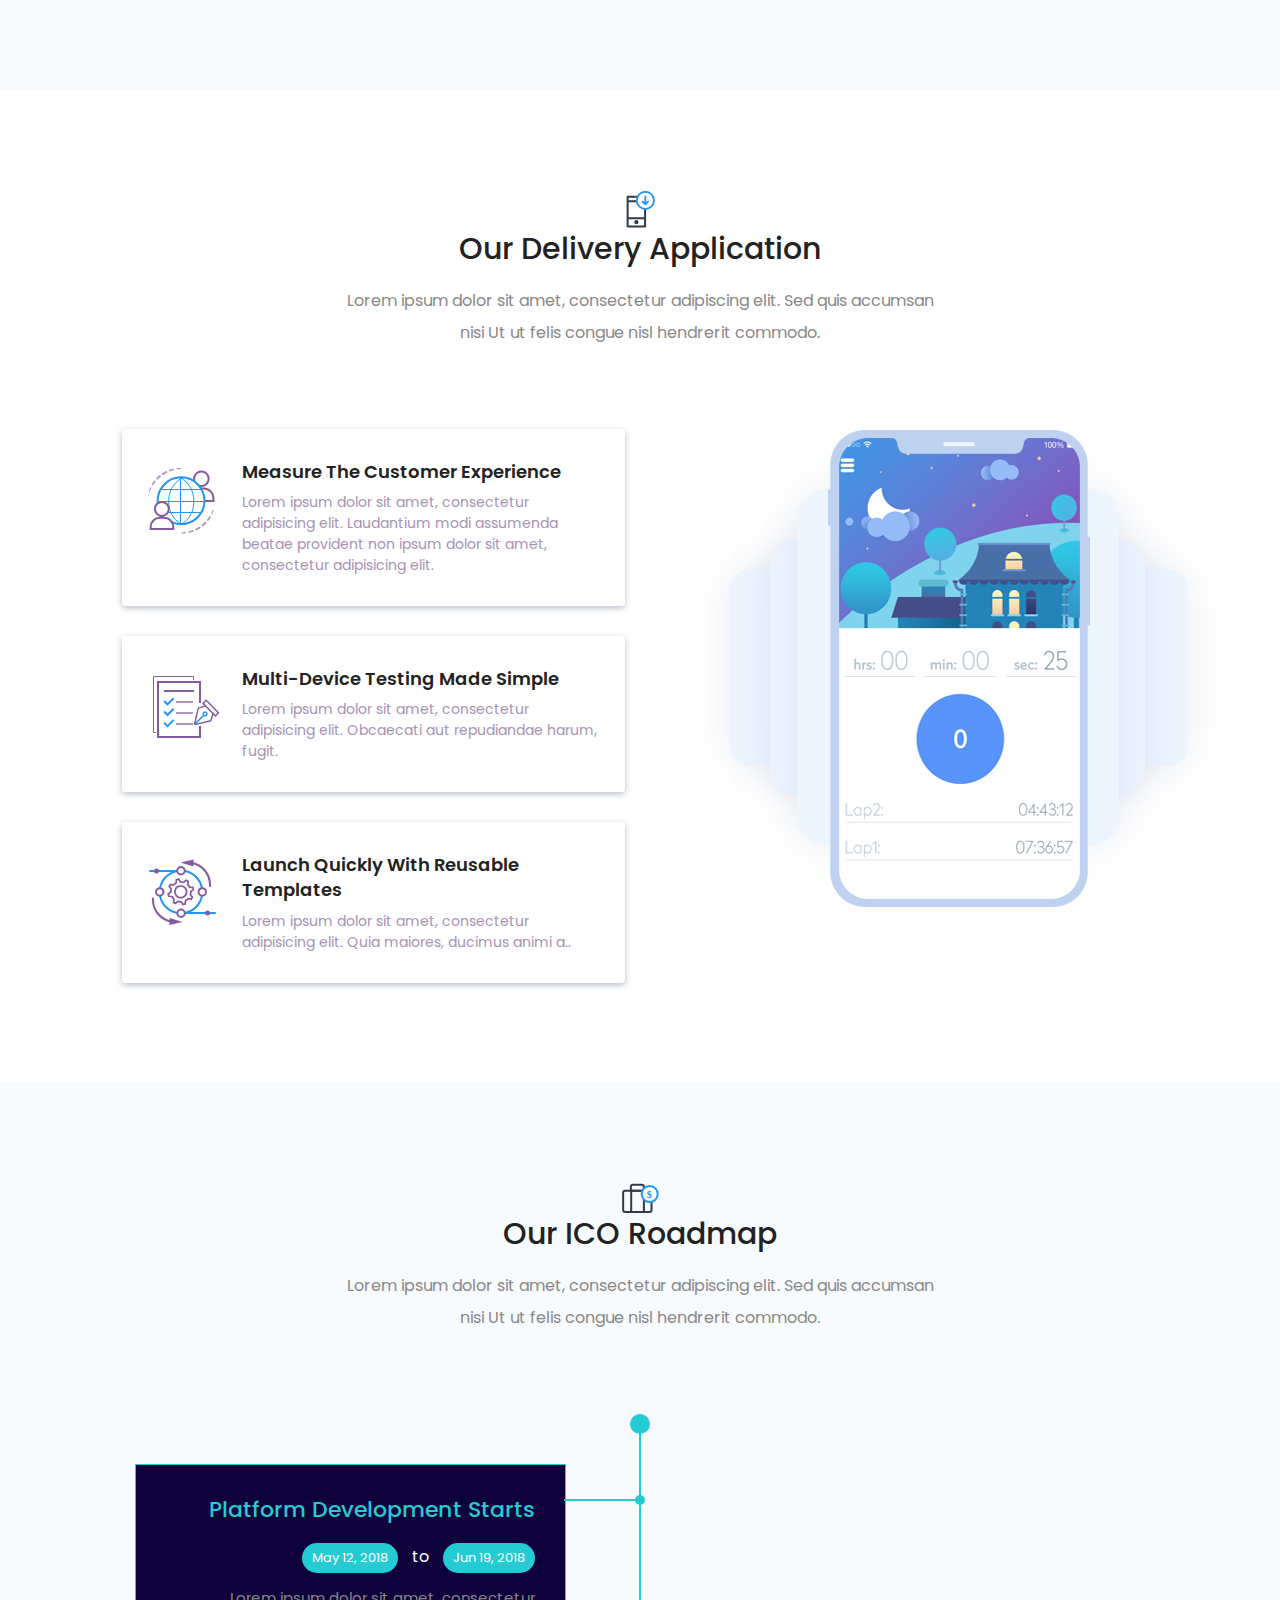
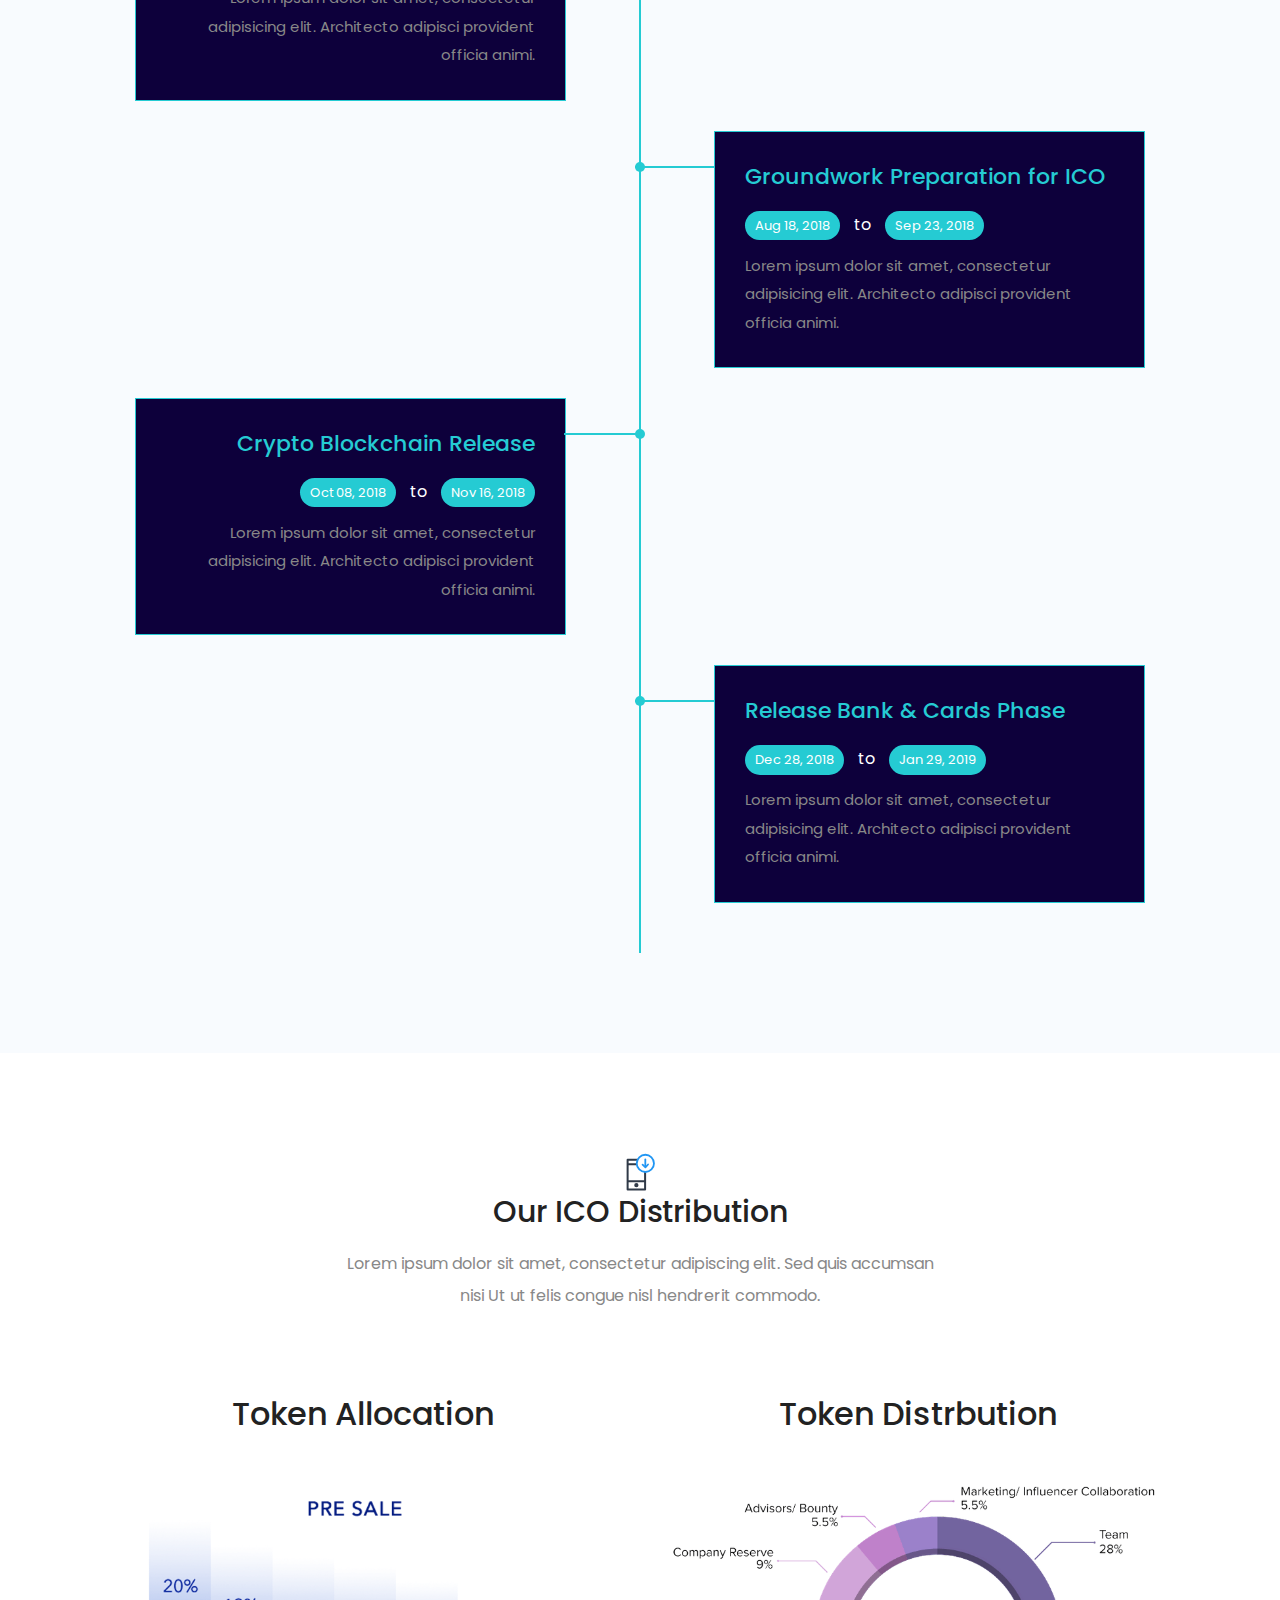
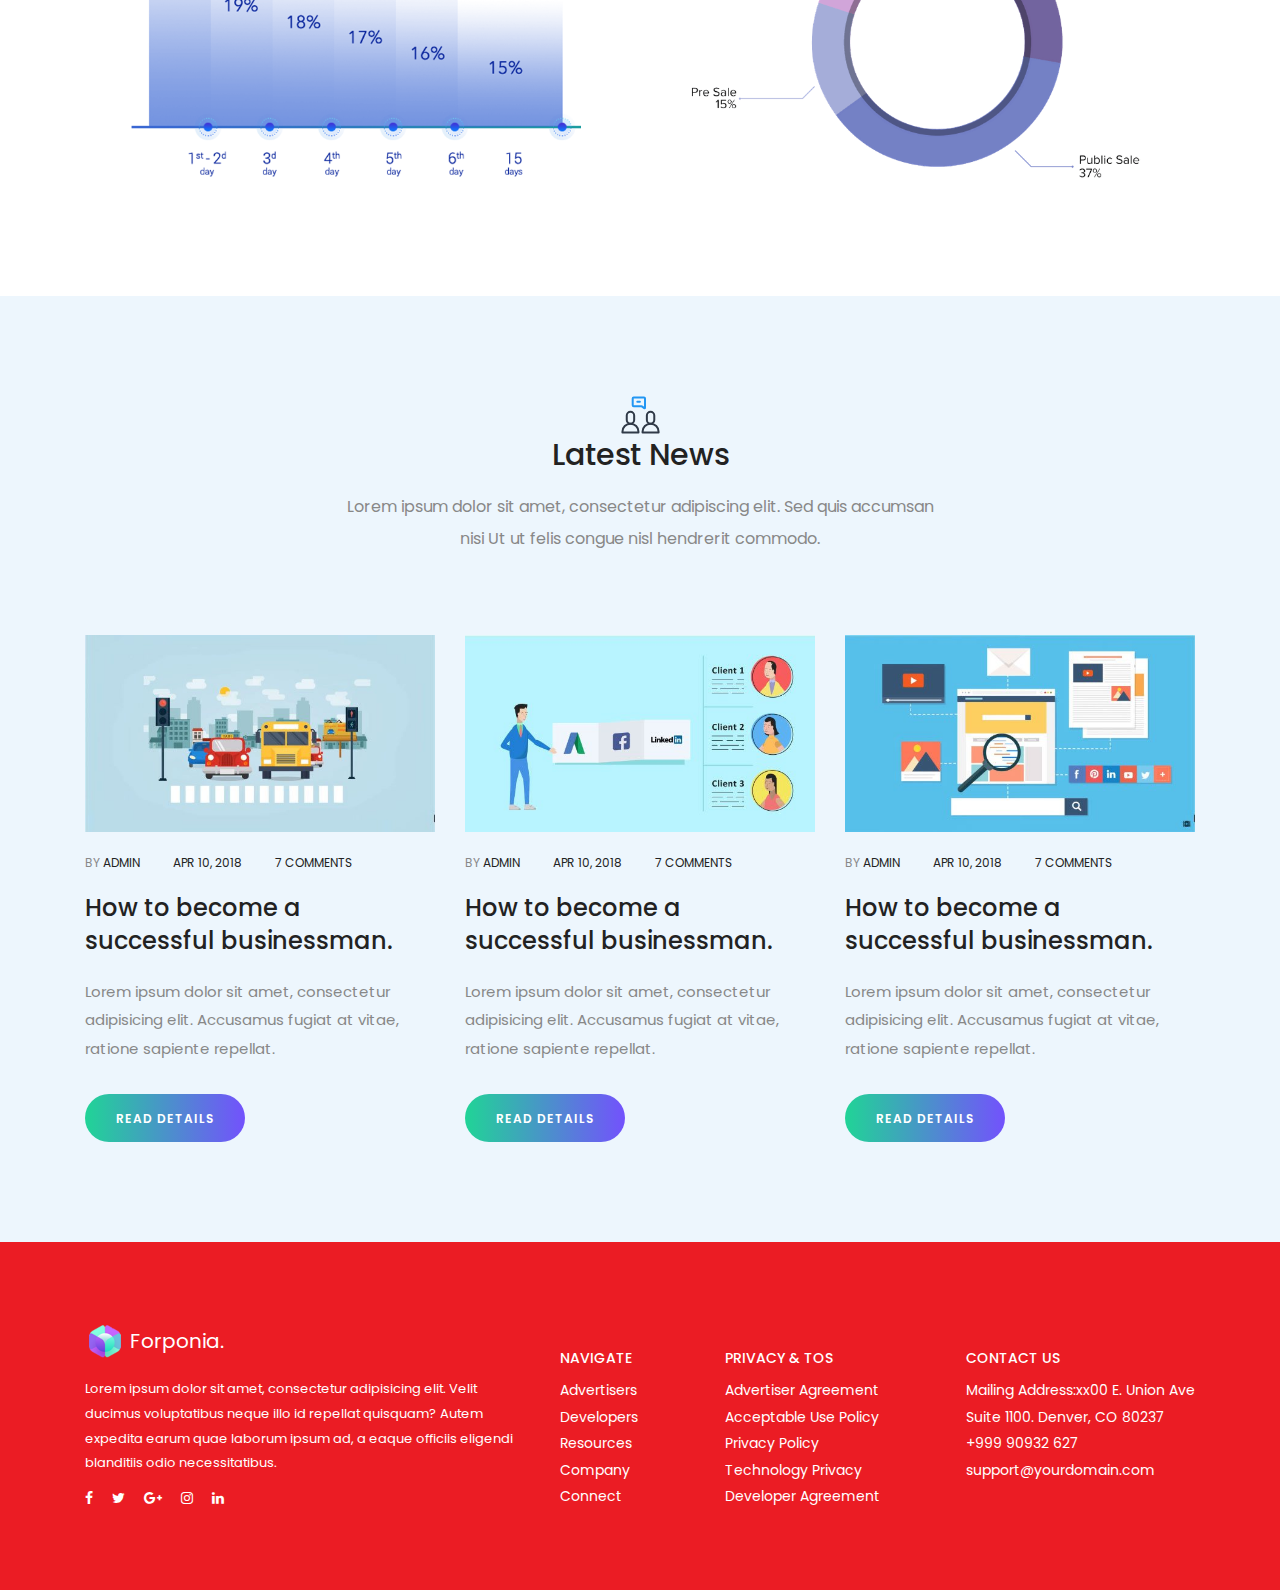
==== commit 5e489520: "size button on cover header" ====
--- a/index.html
+++ b/index.html
@@ -213,6 +213,24 @@
             }
             .btn-app-download {
                 margin-top: 15px;
+            }
+
+            .btn-cover-head {               
+                font-size: 16px;
+                padding: 18px 36px !important;
+                border-radius: 24px;
+            }
+
+            .btn-app-download{
+                width:28%;
+            }
+
+            .ry-wrap-box-bottom-btn{
+                margin-top:2rem;
+            }
+
+            .ry-wrap-box-btn-app-download{
+                margin-top:2rem;
             }
 
         }
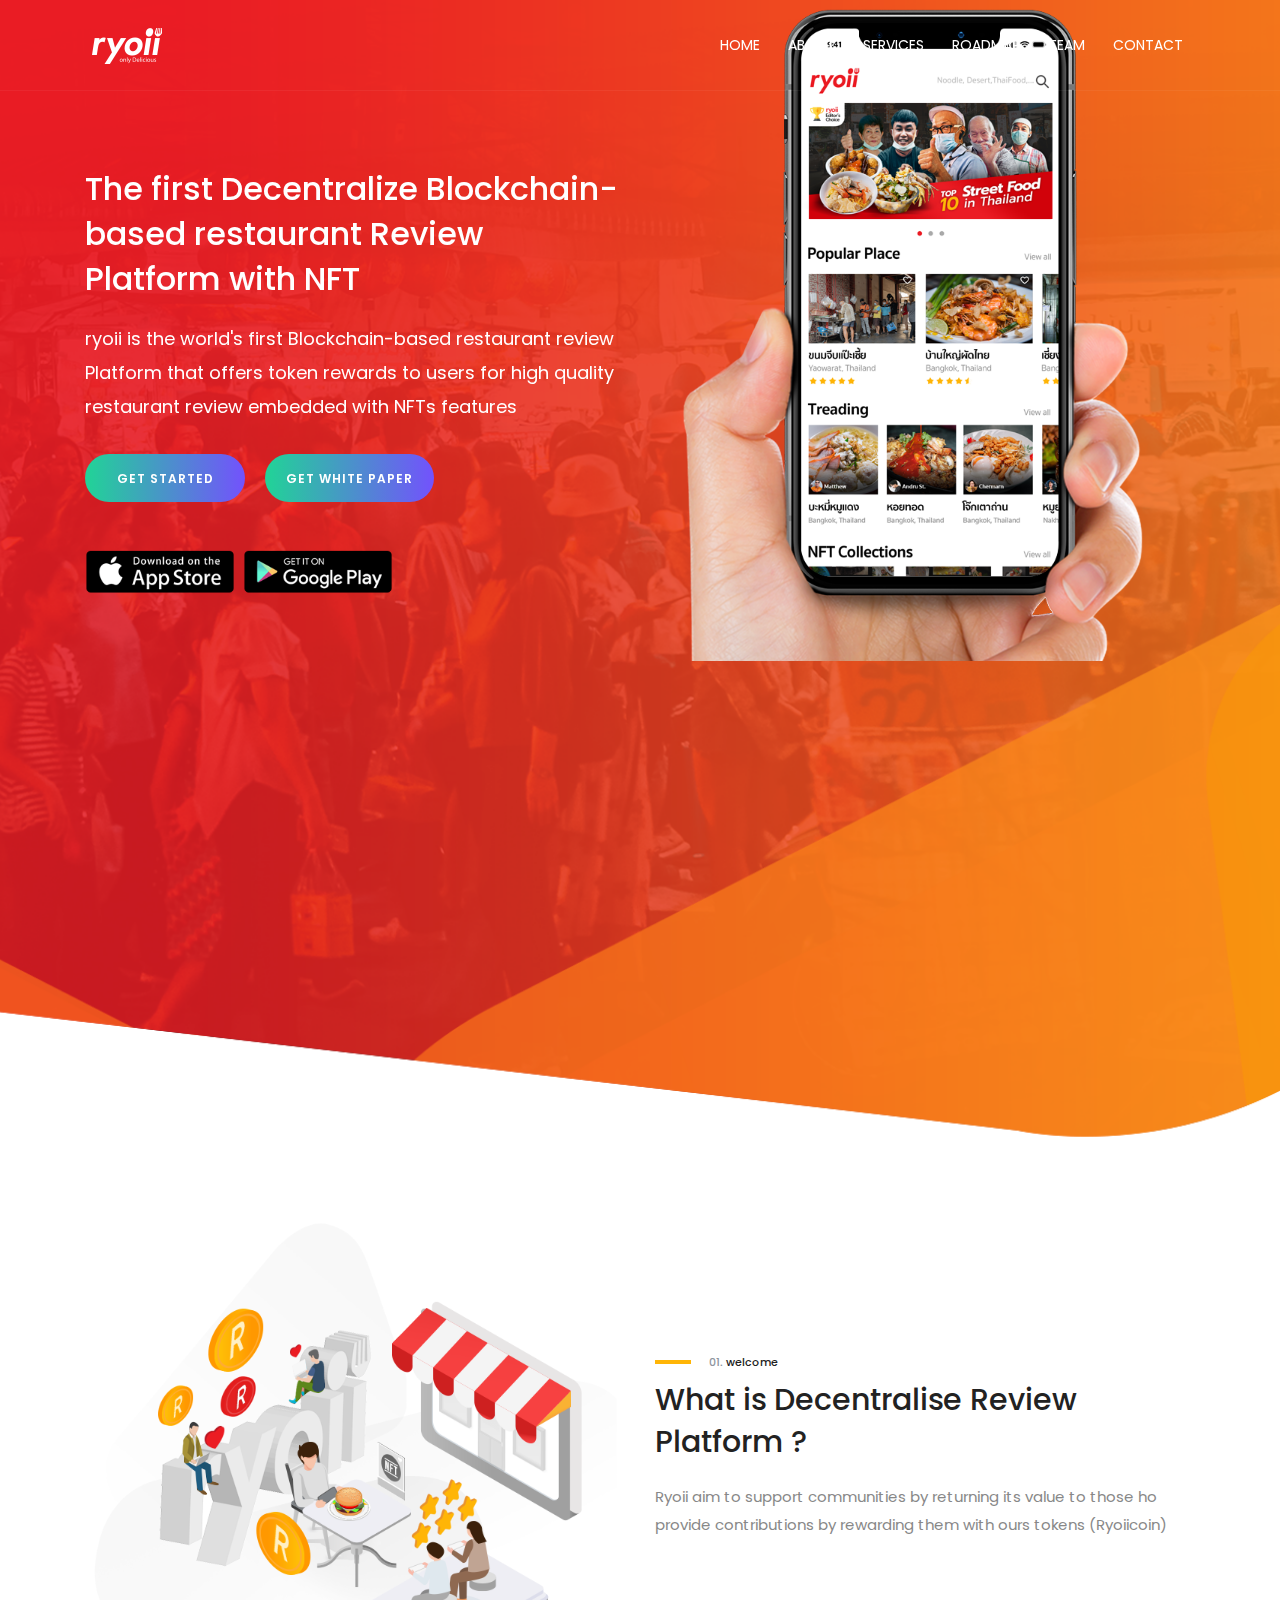
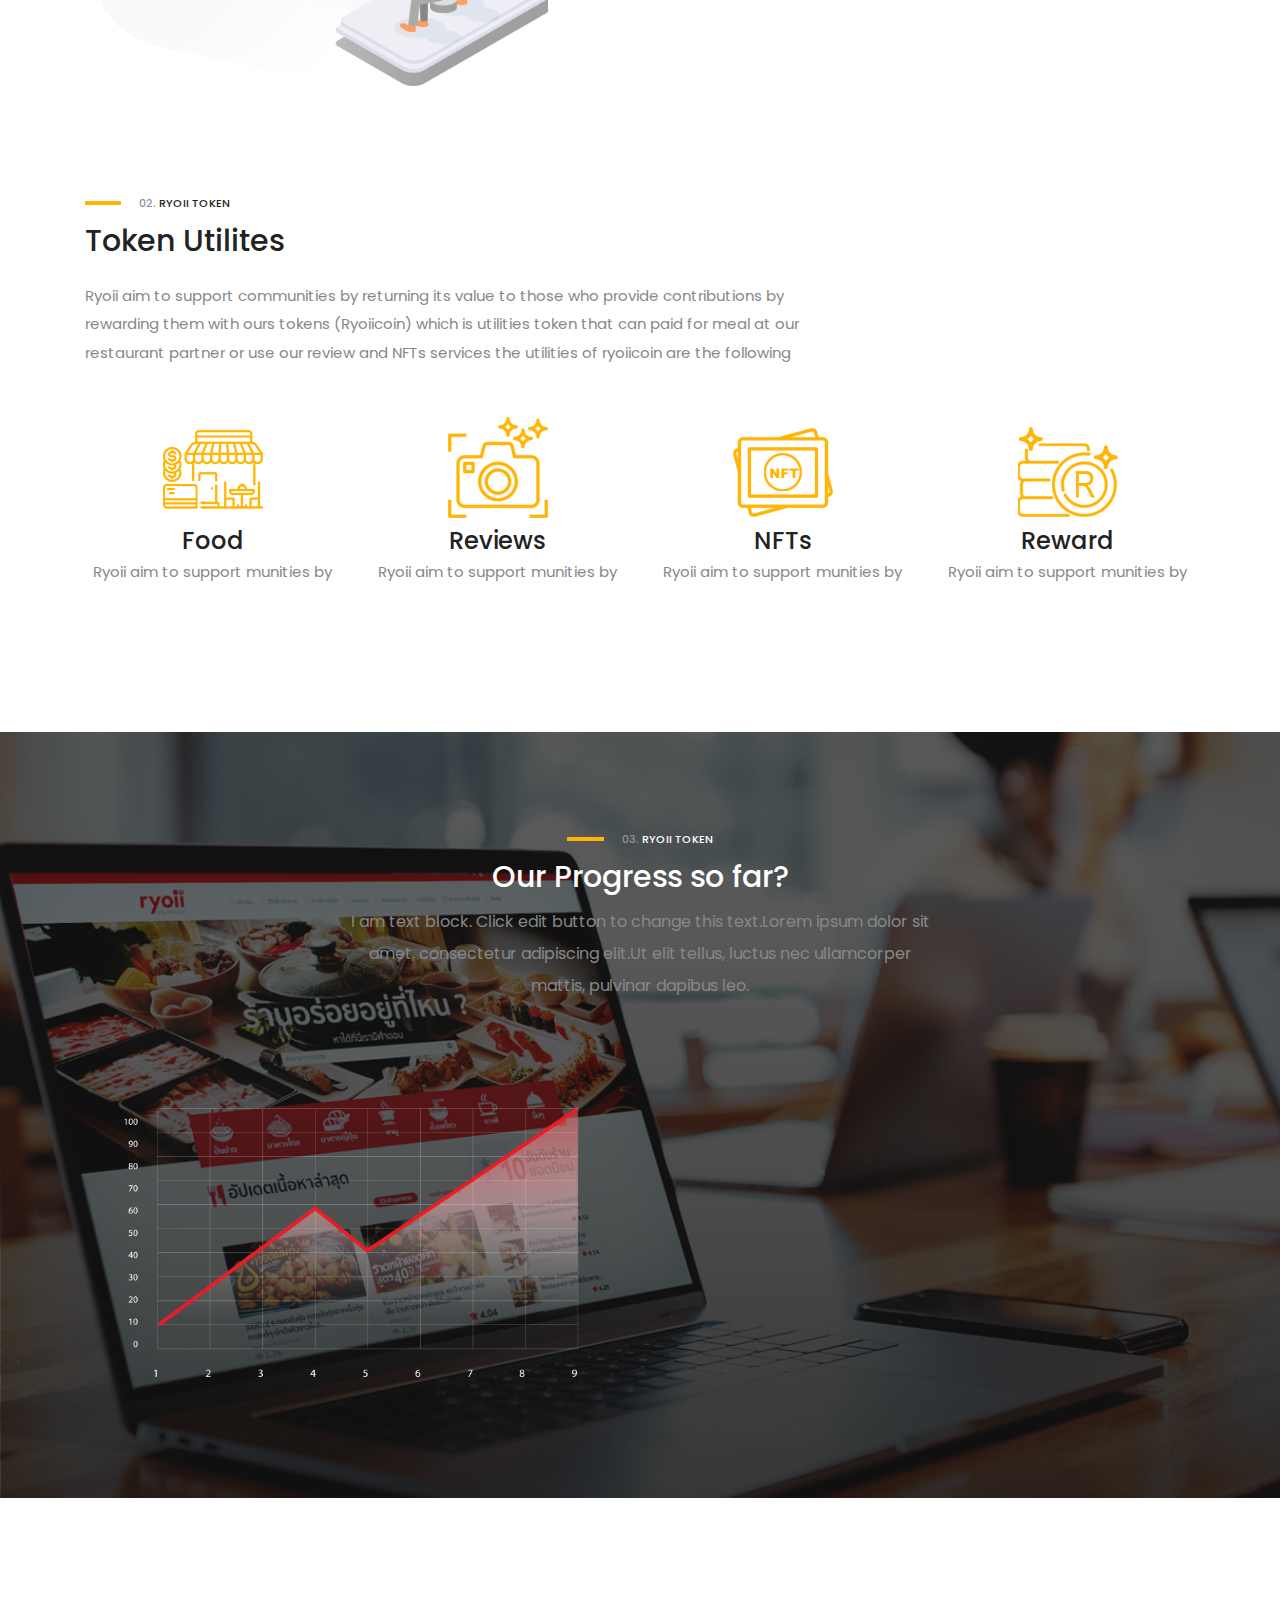
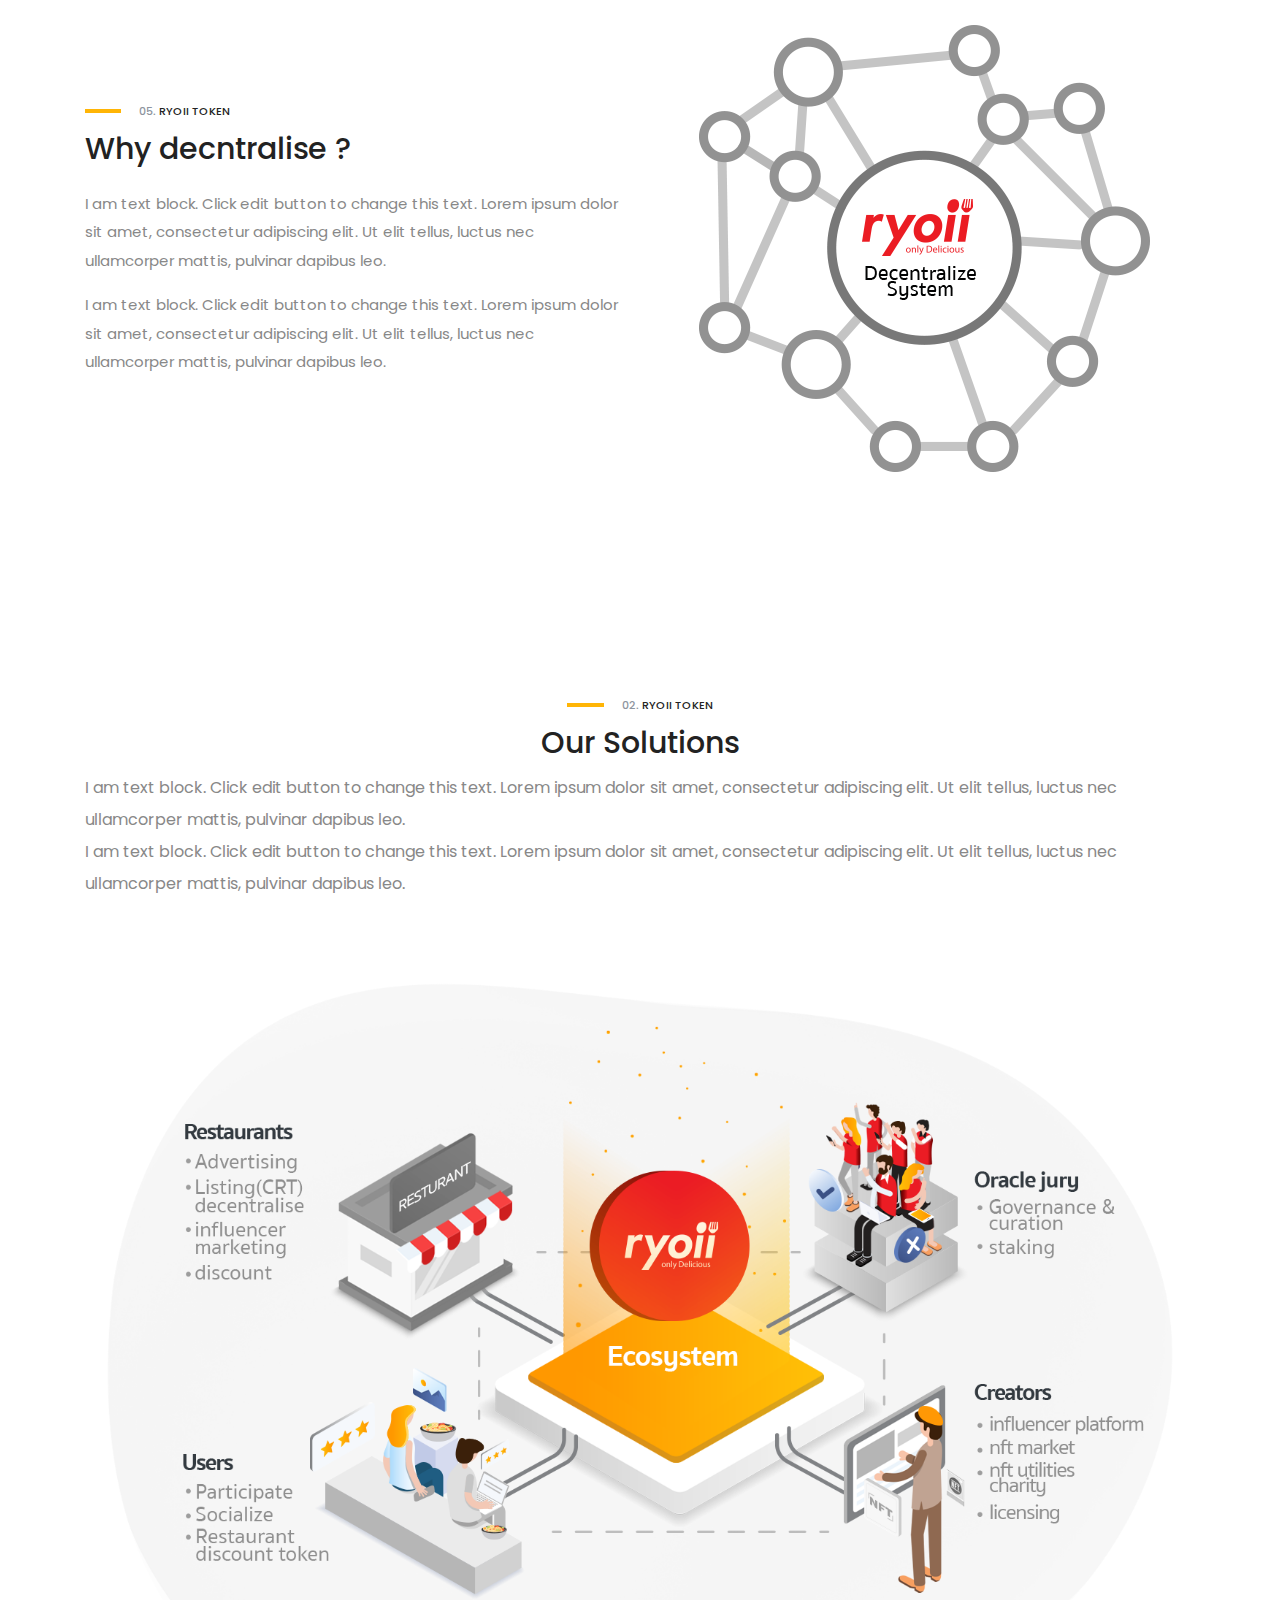
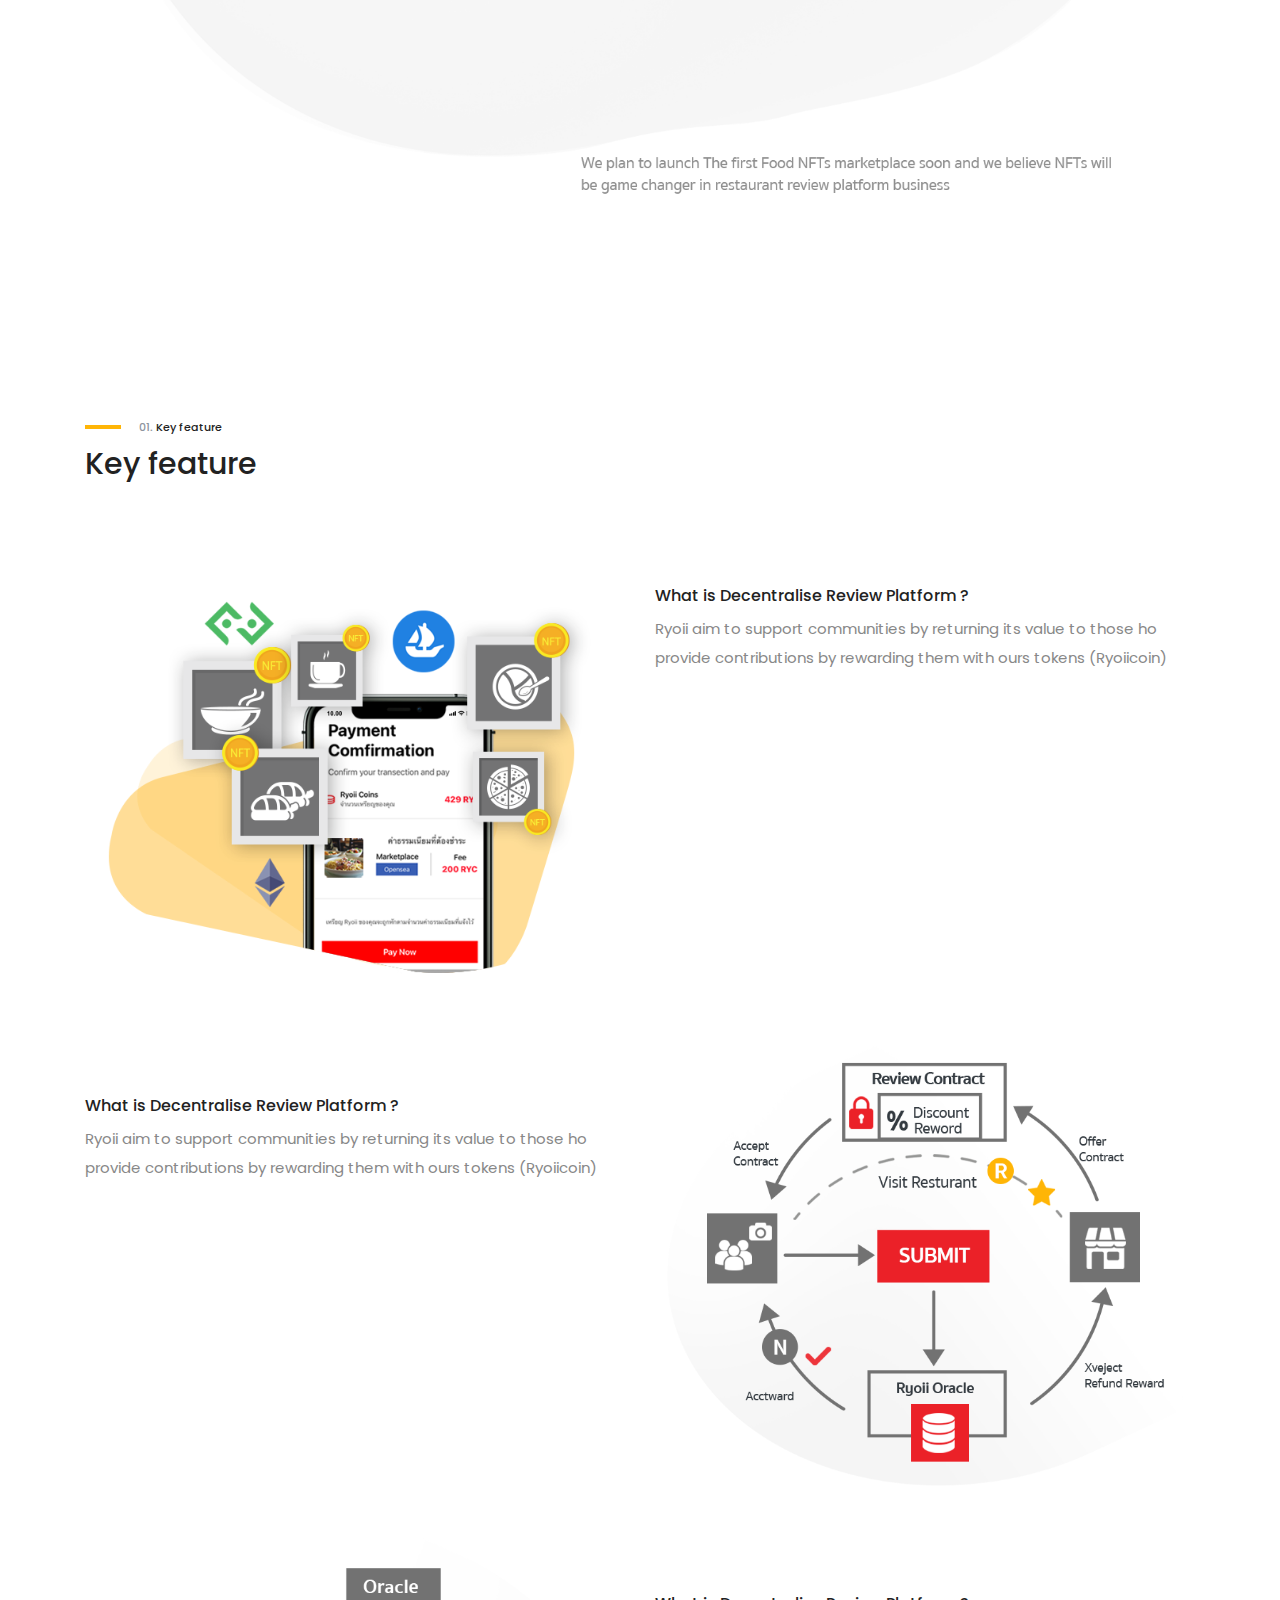
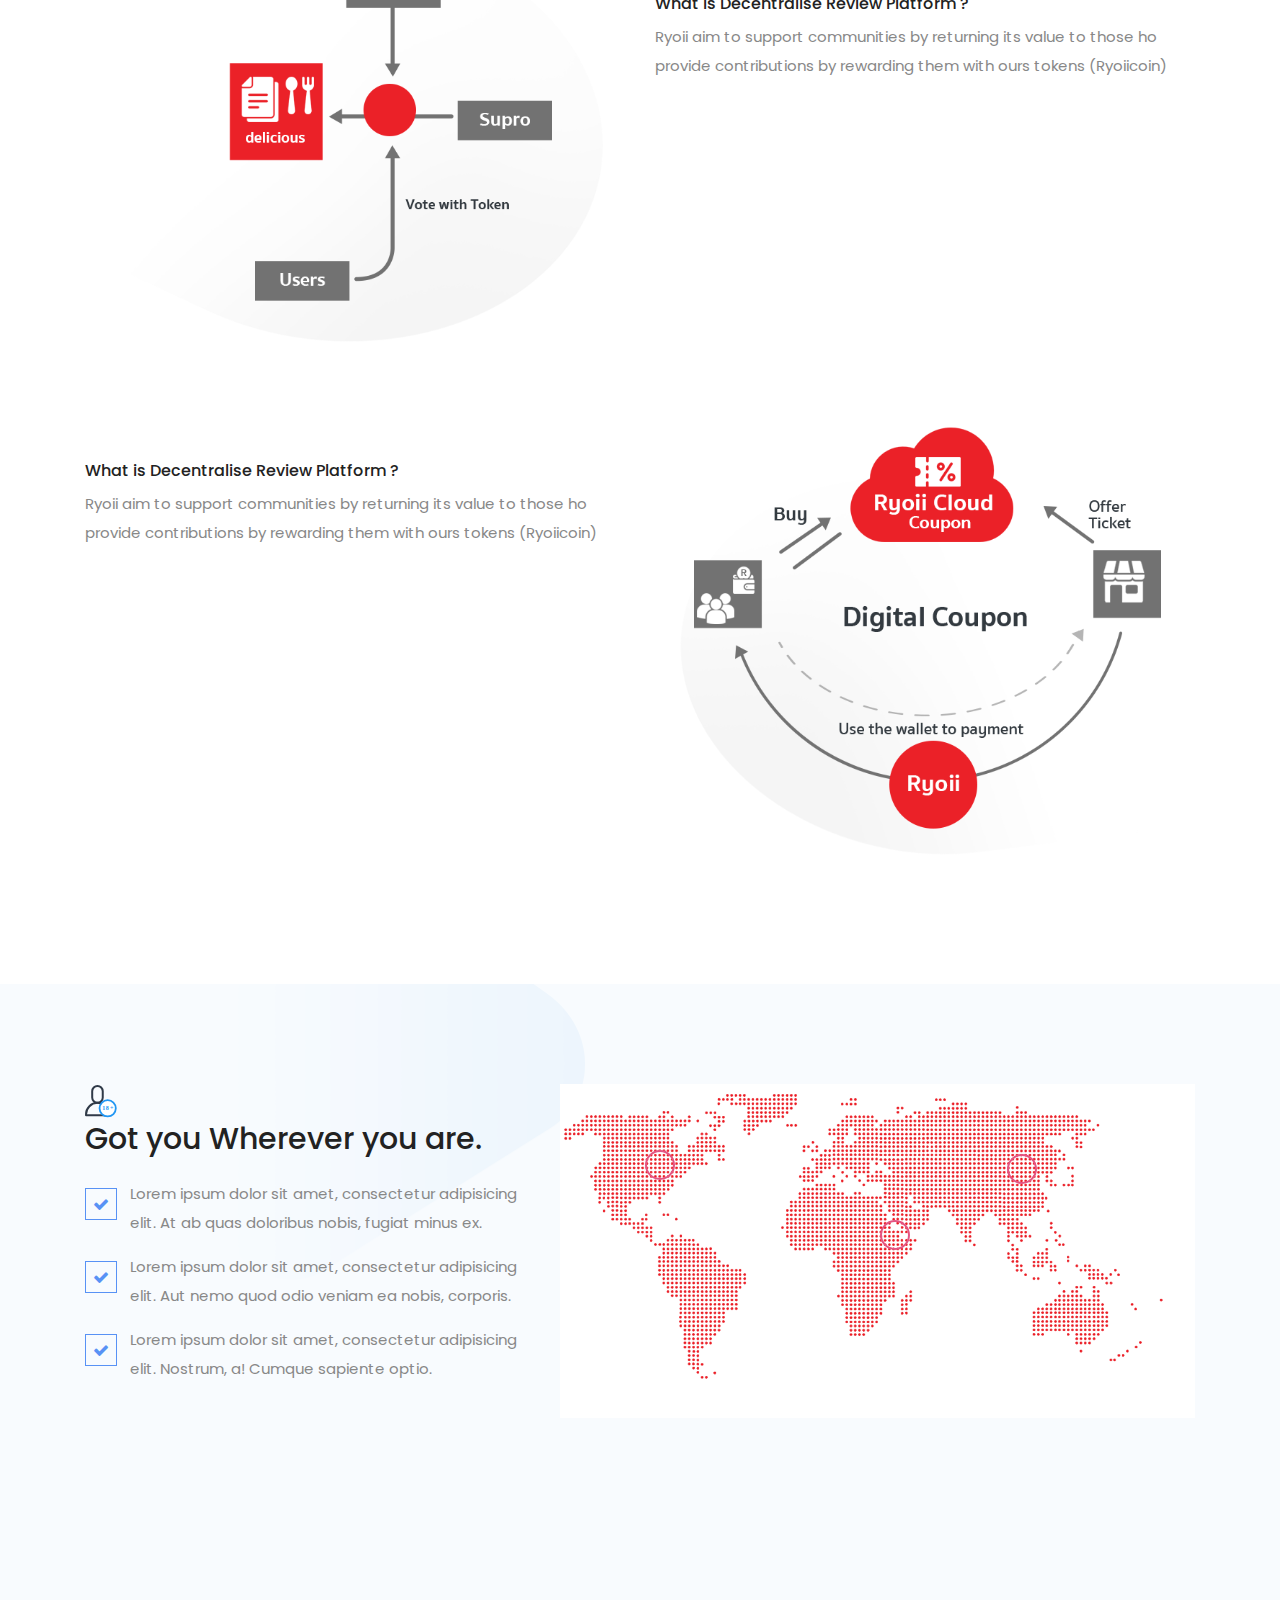
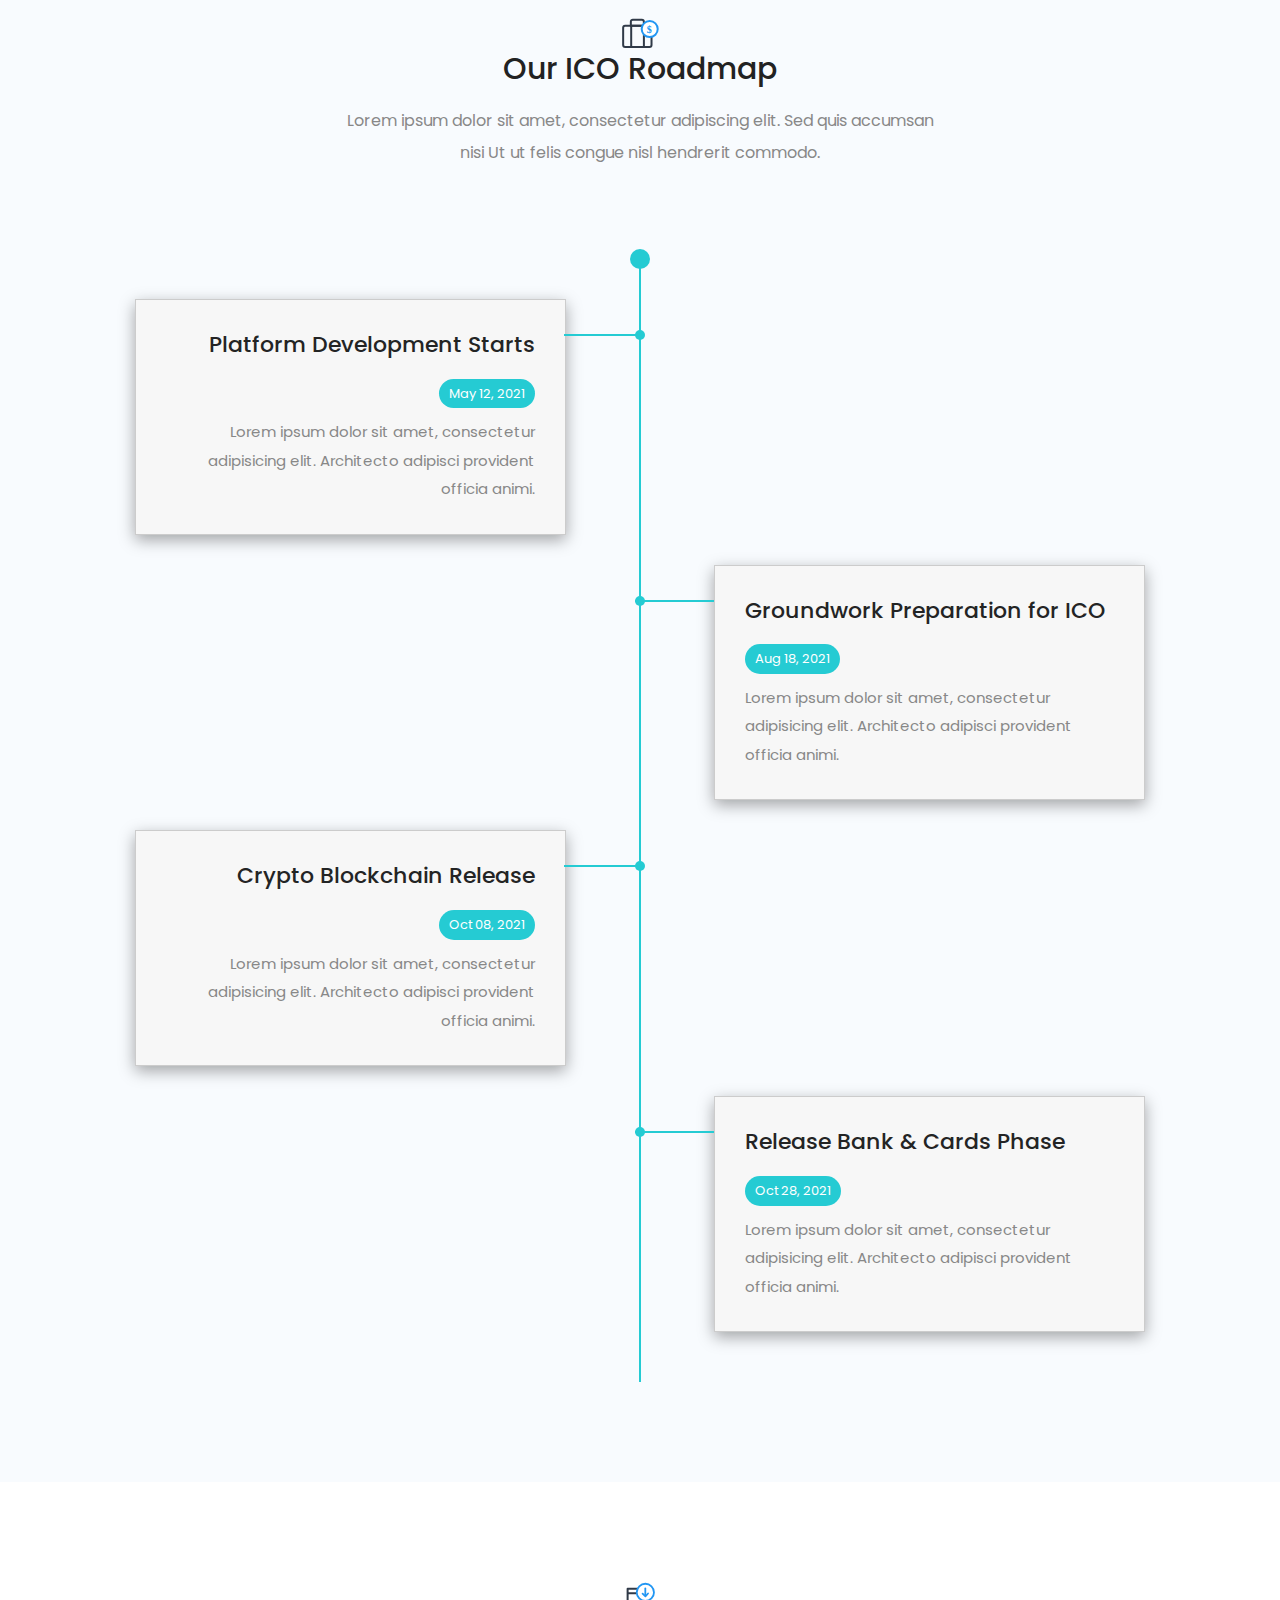
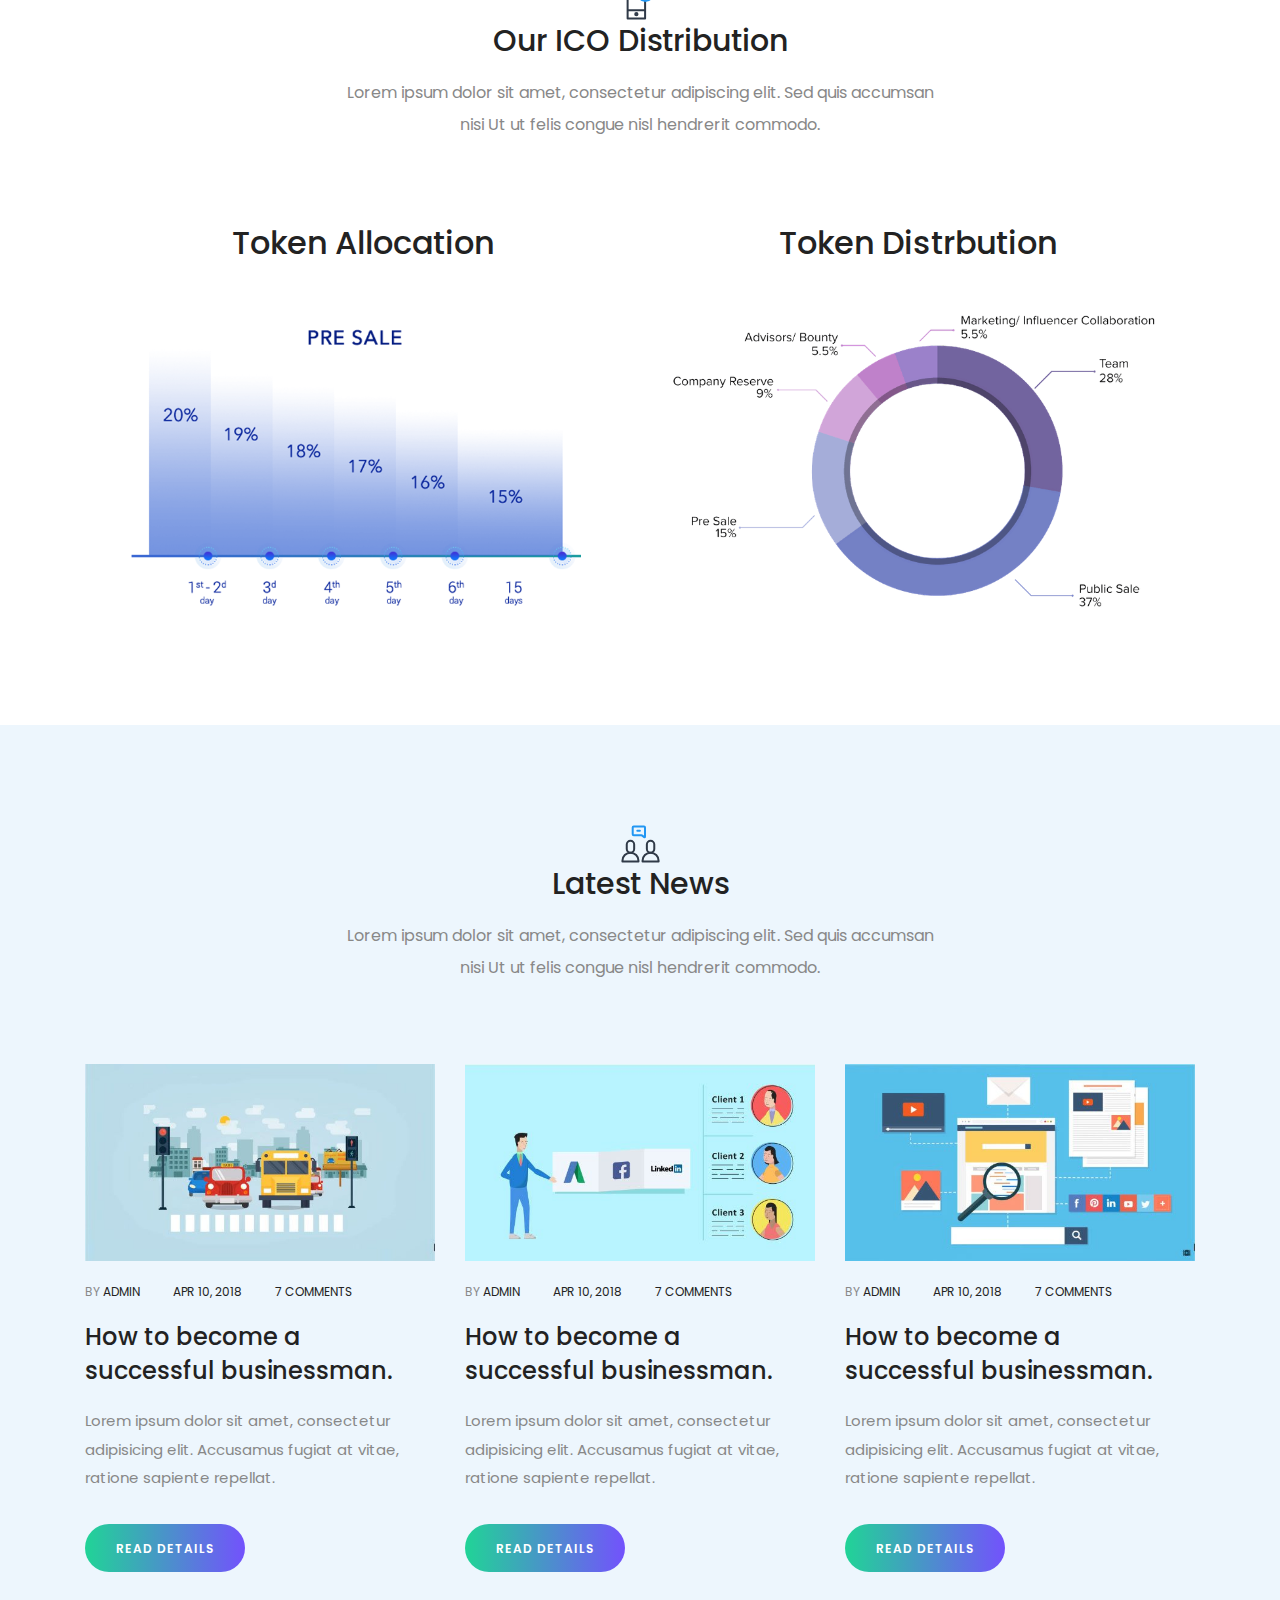
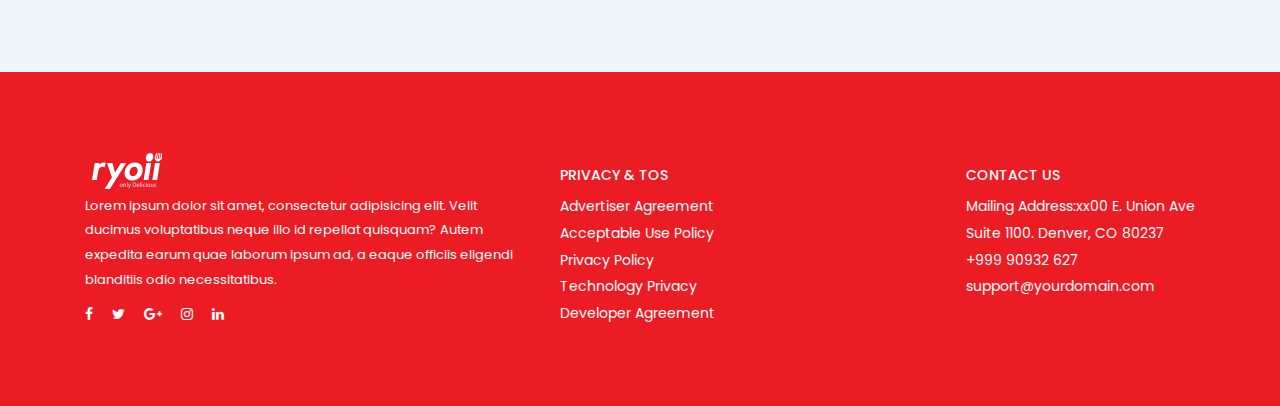
==== commit efa48a18: "change image" ====
--- a/index.html
+++ b/index.html
@@ -134,6 +134,19 @@
             width:26%;
         }
 
+        .timeline-split .timeline .block{
+            background-color: #f7f7f7;
+            border-color: #ccc;
+            box-shadow: rgba(0, 0, 0, 0.35) 0px 5px 15px;
+        }
+        .light-version h3{
+            color:#232424 !important;
+        }
+
+        .welcome_area.none {
+            height: 135vh !important;
+        }
+
         @media (min-width: 410px) { 
 
             .ry-wrap-box-btn-app-download{
@@ -260,6 +273,11 @@
 
          }
 
+         .hero-content.pizza {
+            background: url(public/images/cover_head.png) no-repeat right top;
+        }
+
+        .main-ilustration-10{background-image: none;}
     </style>
 
 </head>
@@ -307,44 +325,9 @@
             </div>
     </header>
     <!-- ##### Header Area End ##### -->
-    
-    <!-- ##### Welcome Area Start ##### -->
-    <section class="welcome_area clearfix dzsparallaxer auto-init none fullwidth" data-options='{direction: "normal"}' id="home" style="background-color: #FFFFFF;display: none;">
-        <div class="divimage dzsparallaxer--target" style="width: 101%; height: 130%; background-image: url('public/images/cover_head.png')"></div>
-
-        <!-- Hero Content -->
-        <div class="hero-content transparent">
-            <div class="container h-100">
-                <div class="row h-100">
-                    <!-- Welcome Content -->
-                    <div class="col-12 col-lg-7 col-md-12">
-                        <div class="welcome-content" style="margin-top:0px;">
-                            <h1>
-                                The first Decentralize Blockchain-based restaurant Review Platform with NFT
-                            </h1>
-                            <p>
-                                ryoii is the world's first Blockchain-based restaurant review Platform
-                                that offers token rewards to users for high quality
-                                restaurant review embedded with NFTs features
-                            </p>
-                            <div>
-                                <a href="#" class="btn dream-btn mr-3">GET STARTED</a>
-                                <a href="#" class="btn dream-btn"> GET WHITE PAPER</a>
-                            </div>
-                        </div>
-                    </div>
-
-                    <div class="col-12 col-lg-5 col-md-12 d-flex align-items-end">
-                        <img src="public/images/mobile_header.png">
-                    </div>
-                   
-                </div>
-            </div>
-        </div>
-    </section>
-    <!-- ##### Welcome Area End ##### -->
-
-    <section class="clearfix" id="head_home" style="margin-bottom: 2rem;">    
+
+
+    <section class="clearfix" id="head_home" style="margin-bottom: 2rem;display: none;">    
         <div style="position: relative;overflow: hidden;">
             <div class="wrap-bg-head-cover">
                 <img src="public/images/cover_head.png" class="img-responsive center-block" />
@@ -401,6 +384,52 @@
         </div>   
 
     </section>
+
+    <!-- ##### Welcome Area Start ##### -->
+    <section class="welcome_area clearfix dzsparallaxer auto-init none fullwidth" data-options='{direction: "normal"}' id="home">
+        <div class="divimage dzsparallaxer--target" style="width: 100%; height: 100%; background-image: url(public/images/cover_head.png);background-color: #FFFFFF;"></div>
+
+        <!-- Hero Content -->
+        <div class="hero-content transparent">
+
+            <div class="container">
+                <div class="row align-items-center">
+                    <!-- Welcome Content -->
+                    <div class="col-12 col-lg-6 col-md-6 col-sm-12">
+                        <div class="welcome-content" style="margin-top: 0px;">
+                            
+                            <h1 class="fadeInUp" data-wow-delay="0.2s">The first Decentralize Blockchain-based restaurant Review Platform with NFT</h1>
+                            <p class="w-text fadeInUp" data-wow-delay="0.3s">
+                                ryoii is the world's first Blockchain-based restaurant review Platform
+                                that offers token rewards to users for high quality
+                                restaurant review embedded with NFTs features
+                            </p>
+                            <div class="dream-btn-group">
+                                <a href="#" class="btn dream-btn mr-3">GET STARTED</a>
+                                <a href="#" class="btn dream-btn"> GET WHITE PAPER</a>
+                            </div>
+                            <div class="mt-5 d-flex">
+                                <a href="#" class="mr-2">
+                                    <img src="public/images/btn_app_store.png" style="width:150px" />
+                                </a>
+                                <a href="#" >
+                                    <img src="public/images/btn_google_play.png" style="width:150px" />
+                                </a>
+                            </div>
+                        </div>
+                    </div>
+
+                    <div class="col-12 col-lg-6 col-md-6 col-sm-12 d-none d-md-block">
+                        <div class="rw-wrap-img-right">
+                            <img src="public/images/mobile_header.png" class="img-responsive" />
+                        </div>
+                    </div>
+                   
+                </div>
+            </div>
+        </div>
+    </section>
+    <!-- ##### Welcome Area End ##### -->
 
     <div class="clearfix"></div>
 
@@ -488,7 +517,7 @@
 	<!-- ##### Token Utilites End ##### -->
 
     <!-- ##### Progress Start ##### -->
-    <section class="section-padding-100" style="background: url('public/images/bg_progress.png');padding-bottom:420px;background-repeat: no-repeat;background-size: cover;">
+    <section class="section-padding-100" style="background: url('public/images/bg_progress.png');background-repeat: no-repeat;background-size: cover;">
         <div class="container">
             <div class="section-heading text-center">
                
@@ -498,38 +527,20 @@
                 <h4 style="font-size: 30px;color:#FFFFFF;">Our Progress so far?</h4>
                 <p>I am text block. Click edit button to change this text.Lorem ipsum dolor sit amet, consectetur adipiscing elit.Ut elit tellus, luctus nec ullamcorper mattis, pulvinar dapibus leo.</p>
             </div>
- 
+            <div class="row">
+                <div class="col-lg-6 col-md-6 col-sm-6">
+                    <img src="public/images/graph1.png" alt="" class="img-responsive center-block" />
+                </div>
+                <div class="col-lg-6 col-md-6 col-sm-6">
+
+                </div>
+                
+            </div>
         </div>
     </section>
     <!-- ##### Progress End ##### -->
 
     <div class="clearfix"></div>
-
-    <!-- ##### Our Challenge Start ##### -->
-    <section class="about-us-area section-padding-100-0 clearfix" id="about">
-	    <div class="container">
-	        <div class="row align-items-center">	                
-	            <div class="col-12 col-lg-6">
-                    <div class="welcome-meter">
-                        <img src="public/images/challeng.png" class="img-responsive center-block" alt="">
-                    </div>
-                </div>
-	            <div class="col-12 col-lg-6">
-	                <div class="who-we-contant">
-	                    <div class="text-left">
-	                        <h6 class="sc_item_subtitle"><b>04.</b> RYOII TOKEN</h6>
-	                    </div>
-	                    <h4>Our Challenge</h4>
-	                    <p>
-                            Ryoii aim to support communities by returning its value
-                            to those ho provide contributions by rewarding them
-                            with ours tokens (Ryoiicoin)</p>
-	                </div>
-	            </div>
-	            </div>
-	        </div>
-	</section>
-    <!-- ##### Our Challenge End ##### -->
 
     <!-- ##### Why decntralise Start ##### -->
     <section class="about-us-area section-padding-100 clearfix" id="about">
@@ -719,67 +730,6 @@
         </div>
     </section>
 
-     <!-- ##### Our features Area start ##### -->
-     <section class="features section-padding-100">
-        <div class="container">
-            <div class="section-heading text-center">
-                <!-- Dream Dots -->
-                <div class="justify-content-center fadeInUp" data-wow-delay="0.2s" style="visibility: visible; animation-delay: 0.2s; animation-name: fadeInUp;">
-                     <img src="img/svg/section-icon-4.svg" alt="">
-                </div>
-                <h2 class="fadeInUp" data-wow-delay="0.3s" style="visibility: visible; animation-delay: 0.3s; animation-name: fadeInUp;">Our Delivery Application</h2>
-                <p class="fadeInUp" data-wow-delay="0.4s" style="visibility: visible; animation-delay: 0.4s; animation-name: fadeInUp;">Lorem ipsum dolor sit amet, consectetur adipiscing elit. Sed quis accumsan nisi Ut ut felis congue nisl hendrerit commodo.</p>
-            </div>
-        </div>
-        <div class="container-fluid">
-            <div class="row">
-                <div class="services-column col-lg-5 col-lg-offset-1 col-md-10 offset-md-1 col-xs-10 offset-xs-1">
-
-                    <!--Services Block Four-->
-                    <div class="services-block-four">
-                        <div class="inner-box">
-                            <div class="icon-img-box">
-                                <img src="img/svg/feature1.svg" alt="">
-                            </div>
-                            <h3><a href="#">Measure the customer experience</a></h3>
-                            <div class="text">Lorem ipsum dolor sit amet, consectetur adipisicing elit. Laudantium modi assumenda beatae provident non ipsum dolor sit amet, consectetur adipisicing elit.</div>
-                            
-                        </div>
-                    </div>
-
-                    <!--Services Block Four-->
-                    <div class="services-block-four">
-                        <div class="inner-box">
-                            <div class="icon-img-box">
-                                <img src="img/svg/feature2.svg" alt="">
-                            </div>
-                            <h3><a href="#">Multi-device testing made simple</a></h3>
-                            <div class="text">Lorem ipsum dolor sit amet, consectetur adipisicing elit. Obcaecati aut repudiandae harum, fugit.</div>
-                        </div>
-                    </div>
-                    
-                    <!--Services Block Four-->
-                    <div class="services-block-four" style="margin-bottom:0">
-                        <div class="inner-box">
-                            <div class="icon-img-box">
-                                <img src="img/svg/feature3.svg" alt="">
-                            </div>
-                            <h3><a href="#">Launch quickly with reusable templates</a></h3>
-                            <div class="text">Lorem ipsum dolor sit amet, consectetur adipisicing elit. Quia maiores, ducimus animi a..</div>
-                        </div>
-                    </div>
-                    
-                </div>
-                <div class="service-img-wrapper col-lg-6 col-md-12 col-sm-12">
-                    <div class="image-box">
-                        <img src="img/phone3.png" class="center-block img-responsive phone-img" alt="">
-                    </div>
-                </div>
-            </div>
-        </div>
-    </section>
-    <!-- ##### Our features Area End ##### -->
-
     <!-- ##### Our roadmap Area start ##### -->
     <section class="roadmap section-padding-100" style="background:#f8fbfe" id="roadmap">
         
@@ -798,25 +748,25 @@
                     <div class="timeline section-box-margin">
                         <div class="block block-left">
                            <h3>Platform Development Starts</h3>
-                           <span class="date">May 12, 2018</span> <span class="between">to</span> <span class="date">Jun 19, 2018</span>
+                           <span class="date">May 12, 2021</span> 
                            <p>Lorem ipsum dolor sit amet, consectetur adipisicing elit. Architecto adipisci provident officia animi.</p>
                         </div>
 
                         <div class="block block-right mt-30">
                            <h3>Groundwork Preparation for ICO</h3>
-                           <span class="date">Aug 18, 2018</span> <span class="between">to</span> <span class="date">Sep 23, 2018</span>
+                           <span class="date">Aug 18, 2021</span> 
                            <p>Lorem ipsum dolor sit amet, consectetur adipisicing elit. Architecto adipisci provident officia animi.</p>
                         </div>
 
                         <div class="block block-left mt-30">
                            <h3>Crypto Blockchain Release</h3>
-                           <span class="date">Oct 08, 2018</span> <span class="between">to</span> <span class="date">Nov 16, 2018</span>
+                           <span class="date">Oct 08, 2021</span> 
                            <p>Lorem ipsum dolor sit amet, consectetur adipisicing elit. Architecto adipisci provident officia animi.</p>
                         </div>
 
                         <div class="block block-right mt-30">
                            <h3>Release Bank &amp; Cards Phase</h3>
-                           <span class="date">Dec 28, 2018</span> <span class="between">to</span> <span class="date">Jan 29, 2019</span>
+                           <span class="date">Oct 28, 2021</span> 
                            <p>Lorem ipsum dolor sit amet, consectetur adipisicing elit. Architecto adipisci provident officia animi.</p>
                         </div>
                         <div class="circle"></div>
@@ -959,8 +909,8 @@
                         <div class="footer-copywrite-info">
                             <!-- Copywrite -->
                             <div class="copywrite_text">
-                                <div class="footer-logo">
-                                    <a href="#"><img src="img/core-img/logo.png" alt="logo"> Forponia.</a>
+                                <div class="mb-1">
+                                    <a href="#"><img src="public/images/logo.png" alt="logo"></a>
                                 </div>
                                 <p>Lorem ipsum dolor sit amet, consectetur adipisicing elit. Velit ducimus voluptatibus neque illo id repellat quisquam? Autem expedita earum quae laborum ipsum ad, a eaque officiis eligendi blanditiis odio necessitatibus.</p>
                             </div>
@@ -977,14 +927,6 @@
                     <div class="col-12 col-md-7">
                         <!-- Content Info -->
                         <div class="contact_info_area d-sm-flex justify-content-between">
-                            <div class="contact_info text-center">
-                                <h5>NAVIGATE</h5>
-                                <a href=""><p>Advertisers</p></a>
-                                <a href=""><p>Developers</p></a>
-                                <a href=""><p>Resources</p></a>
-                                <a href=""><p>Company</p></a>
-                                <a href=""><p>Connect</p></a>
-                            </div>
                             <!-- Content Info -->
                             <div class="contact_info text-center">
                                 <h5>PRIVACY & TOS</h5>
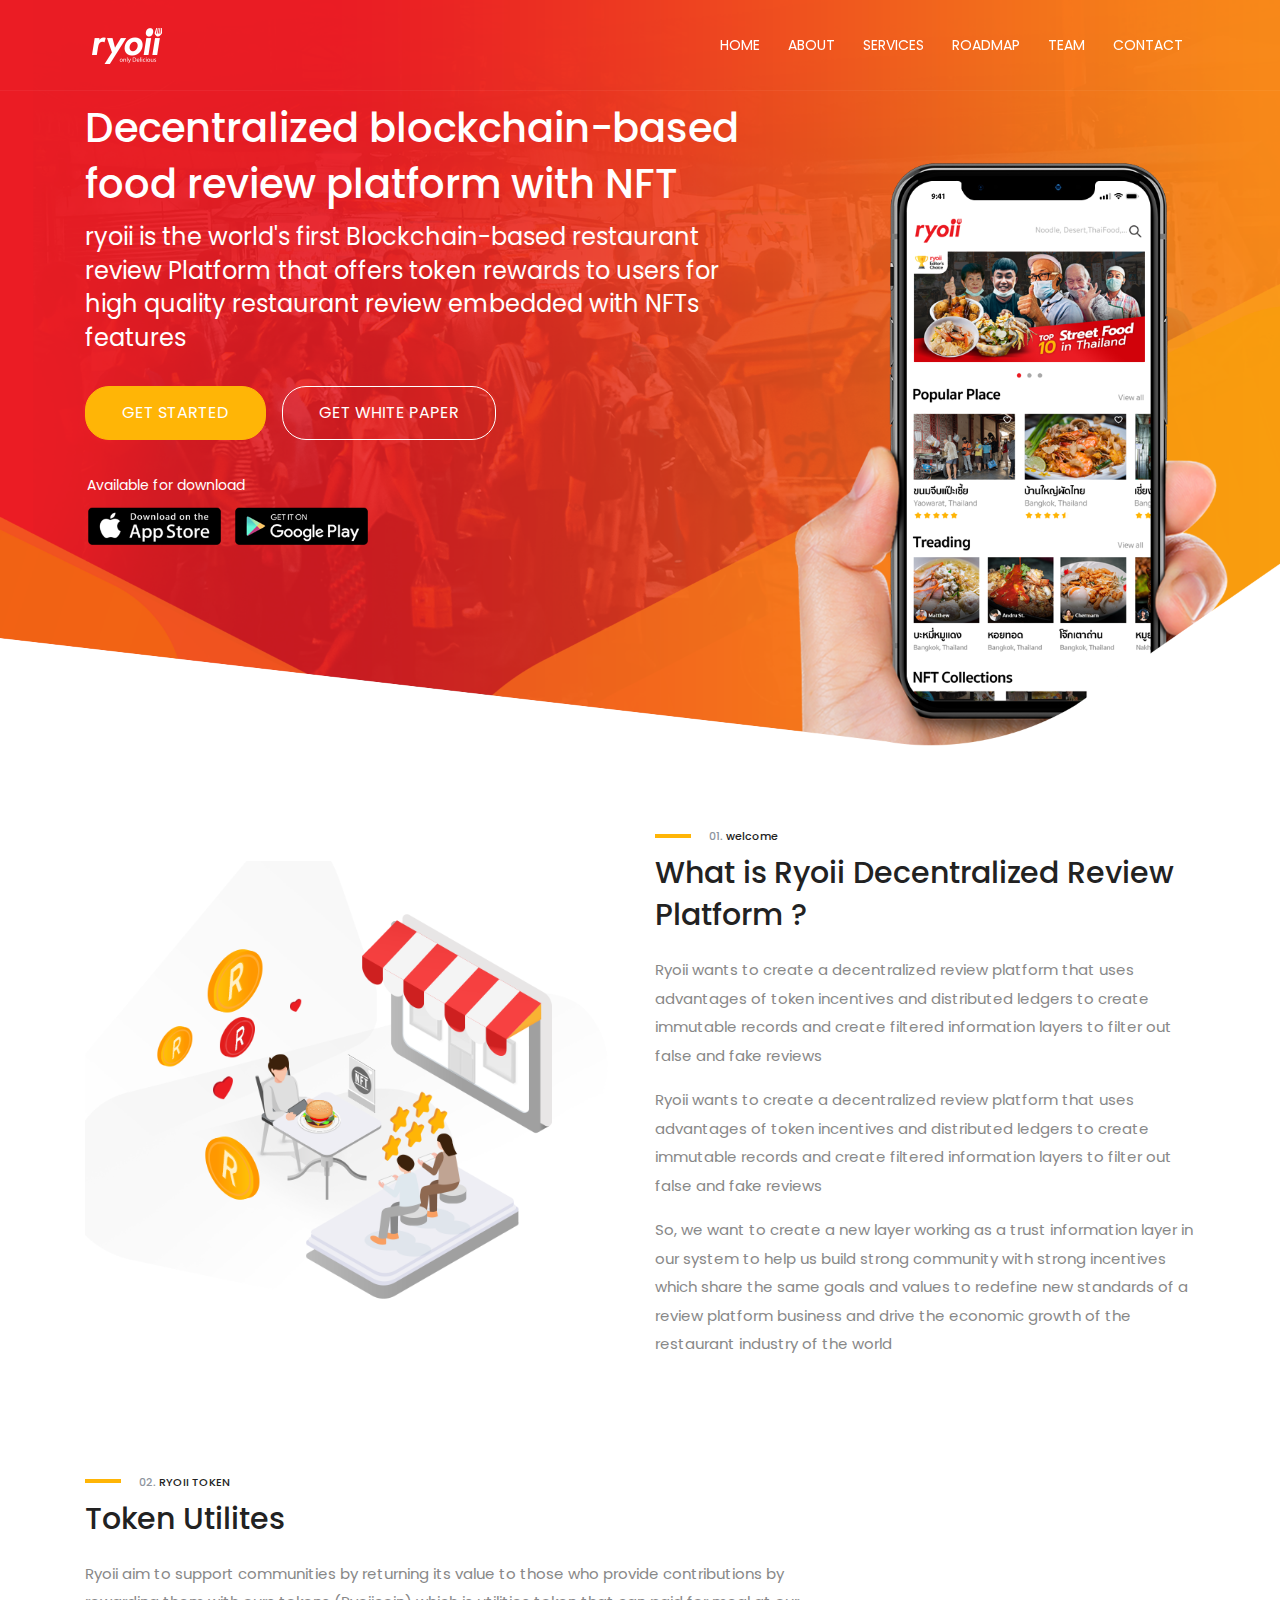
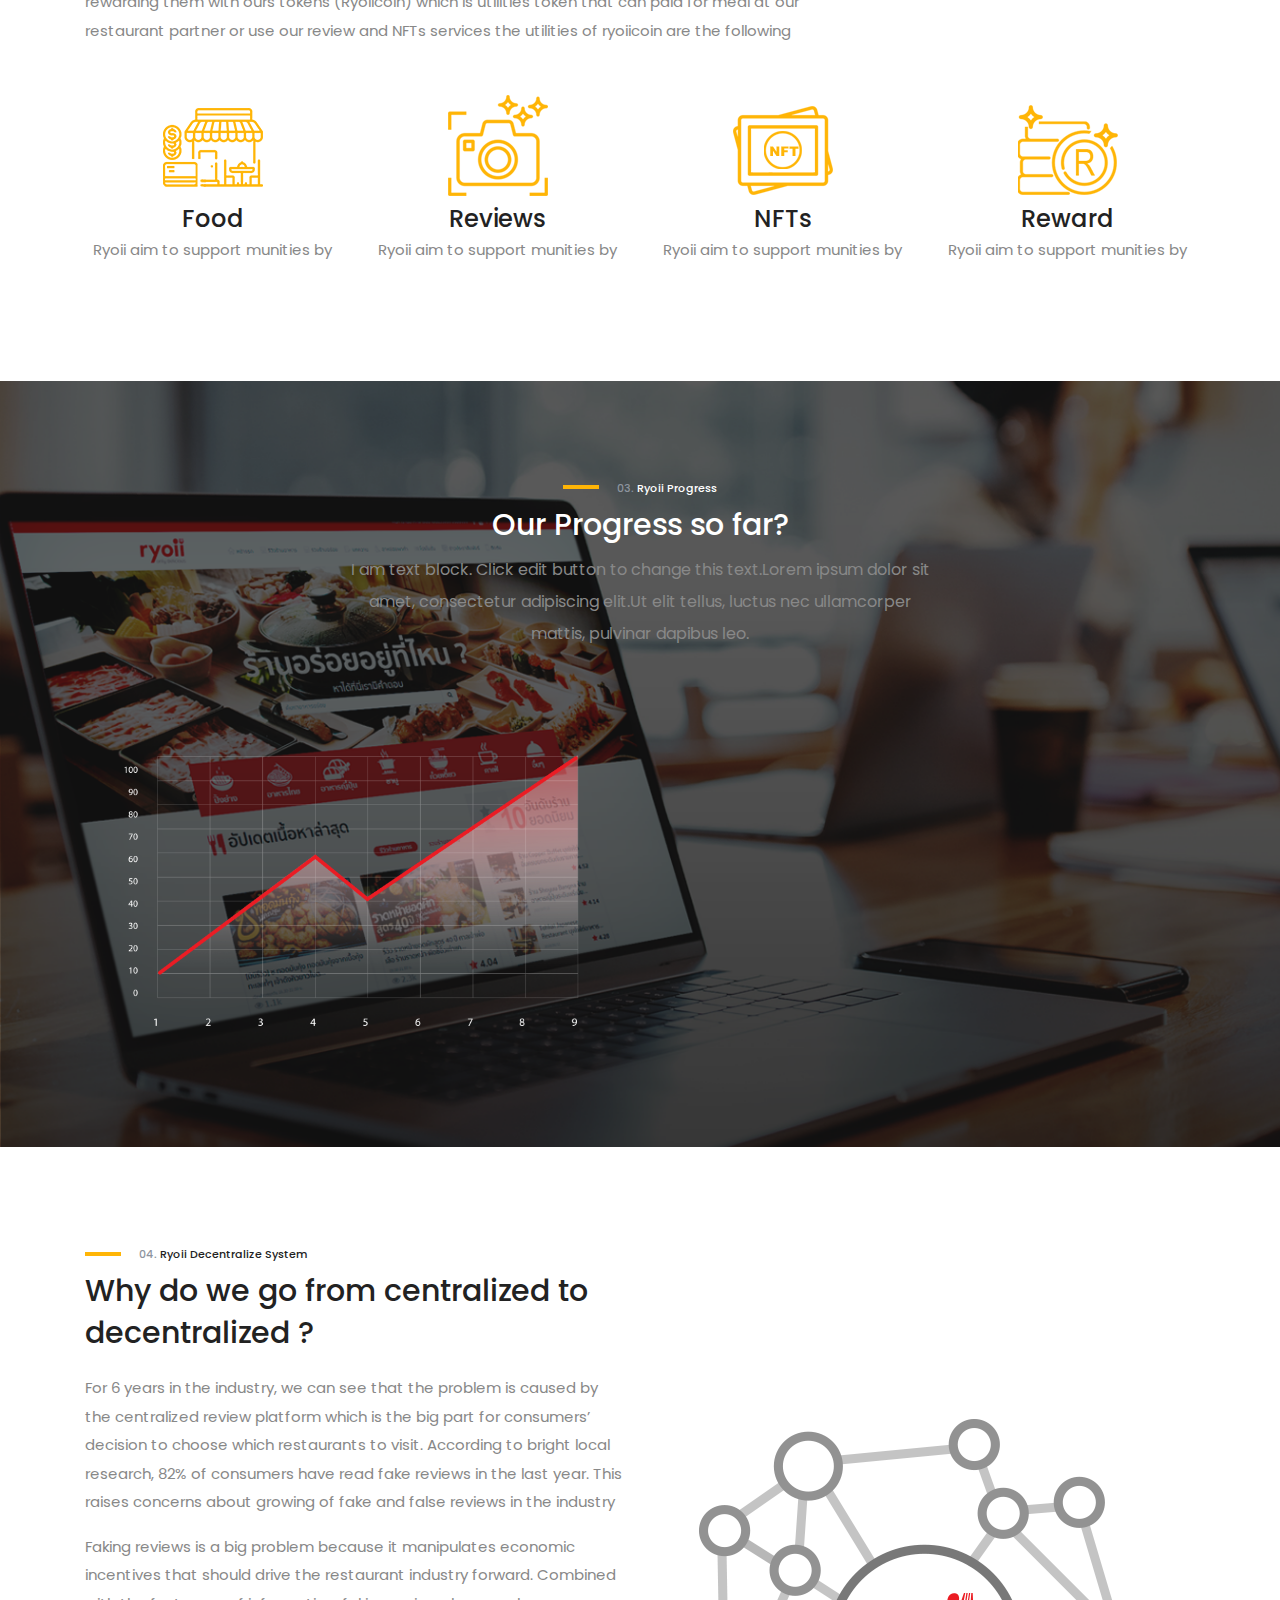
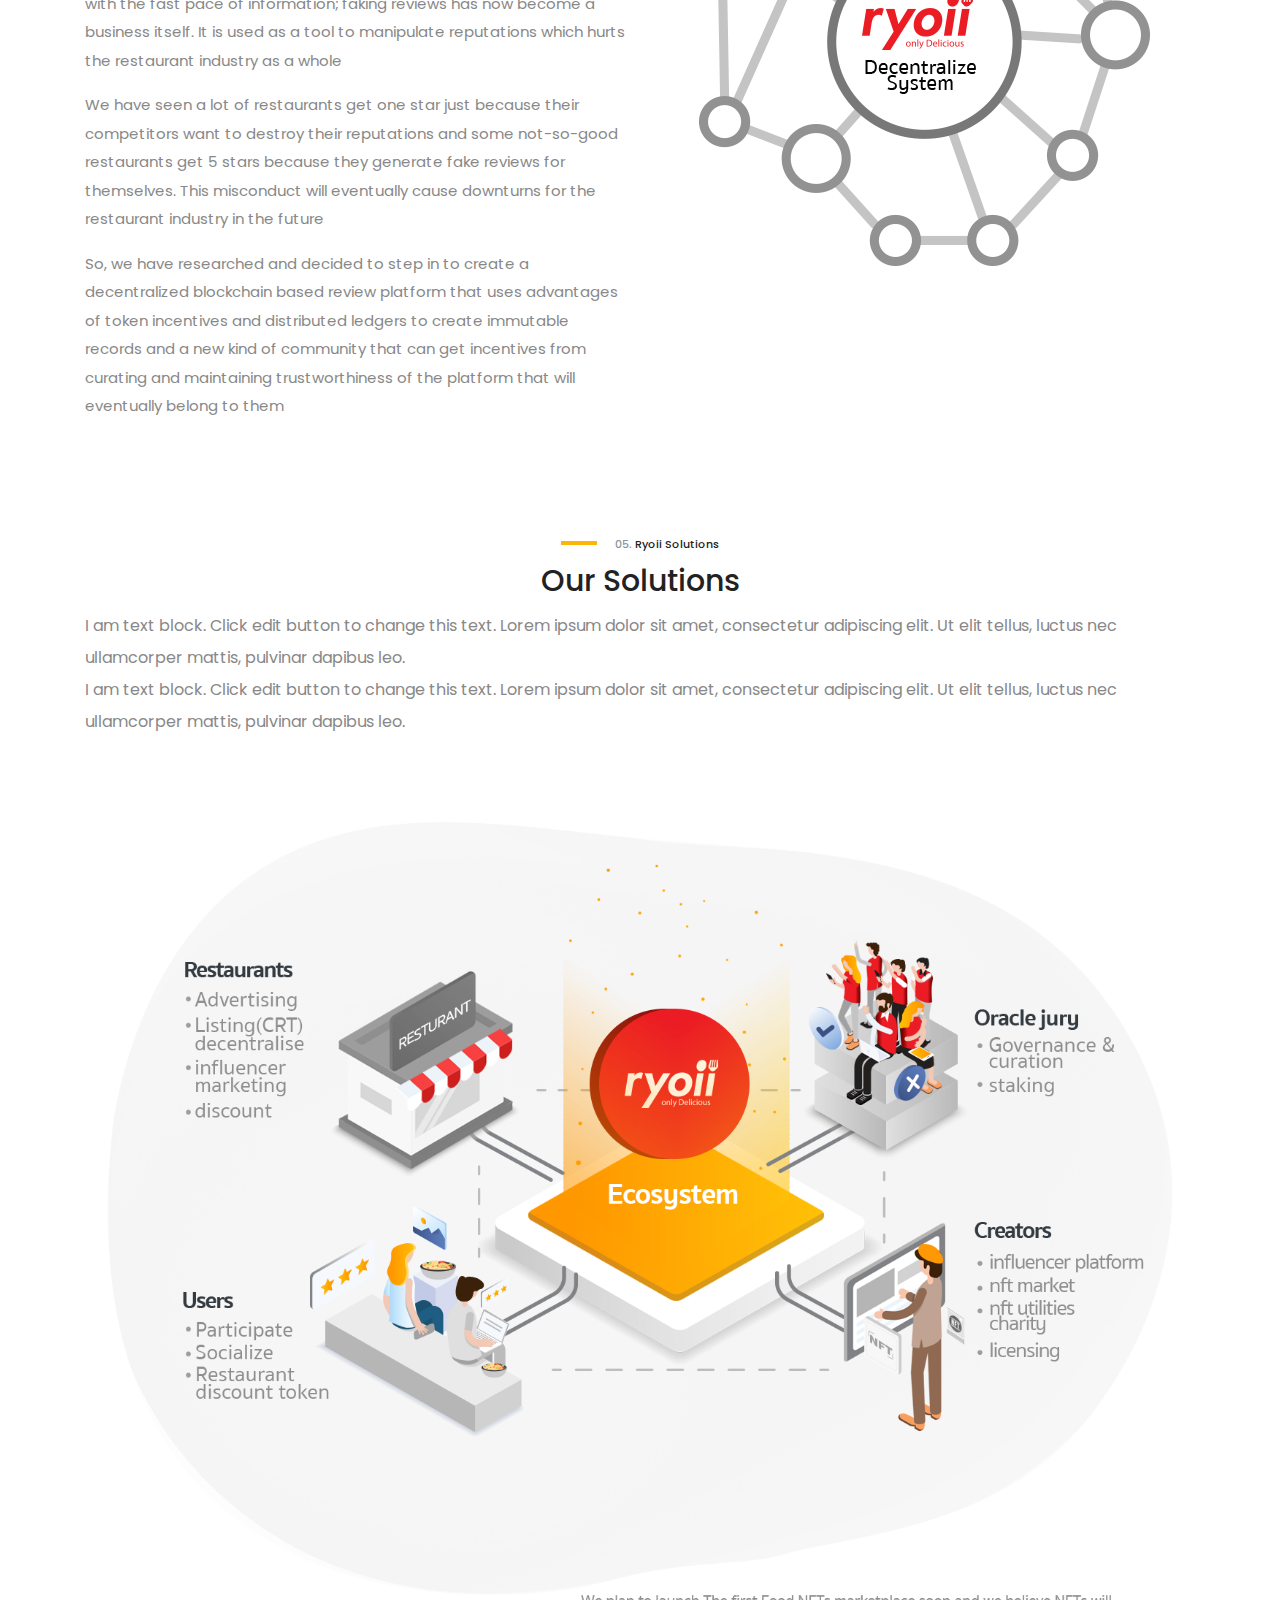
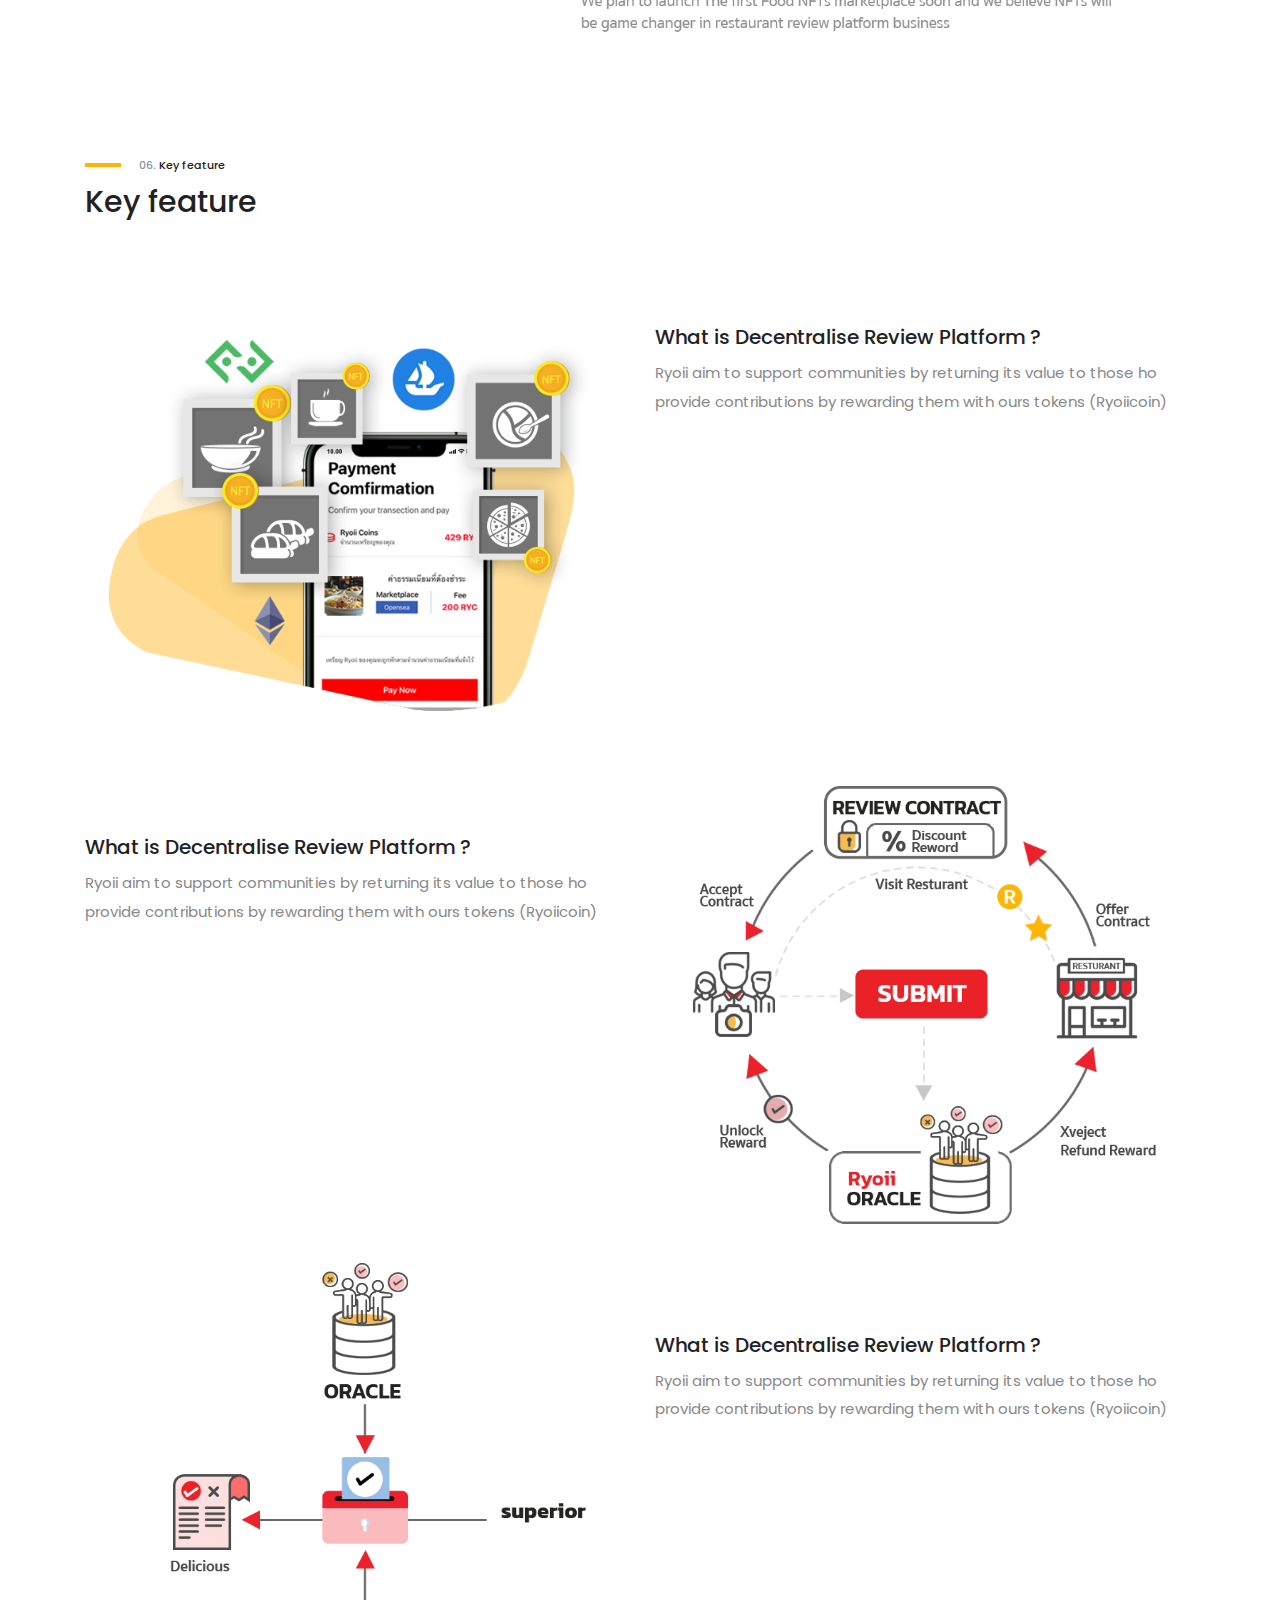
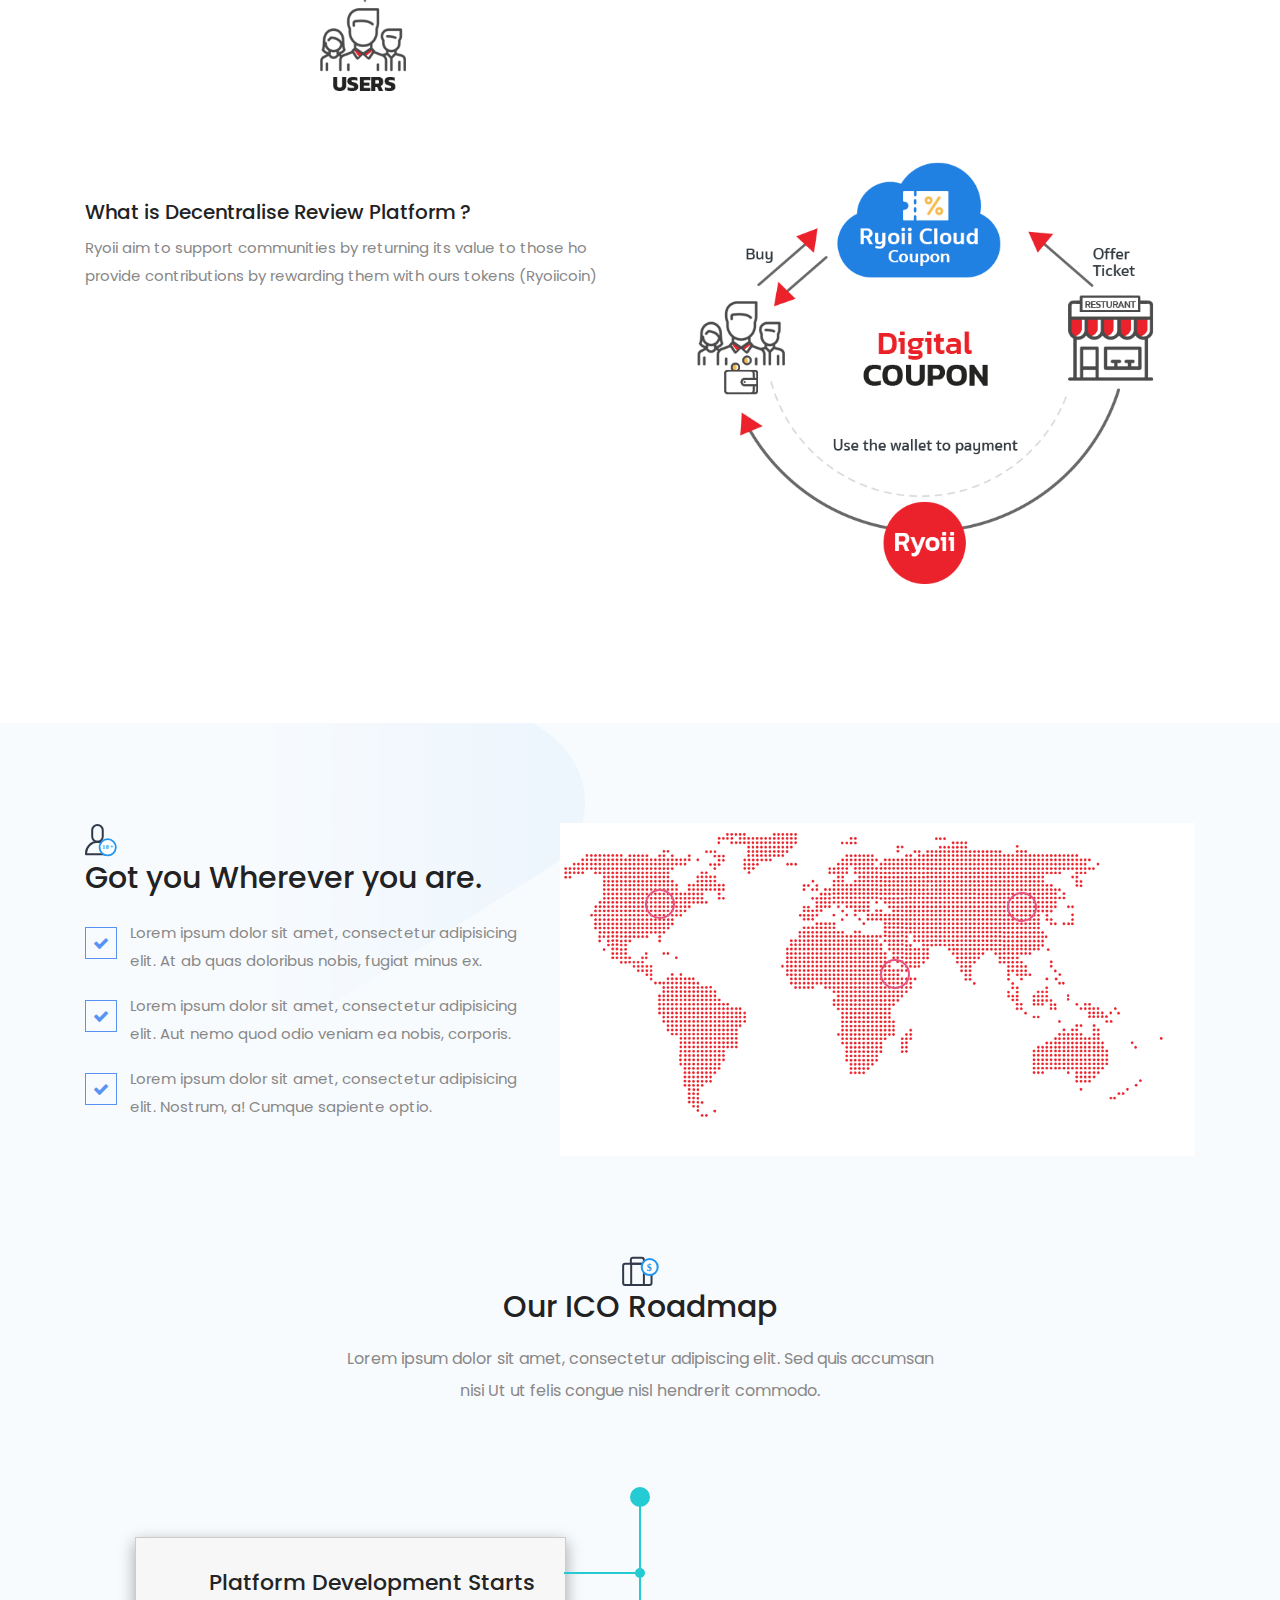
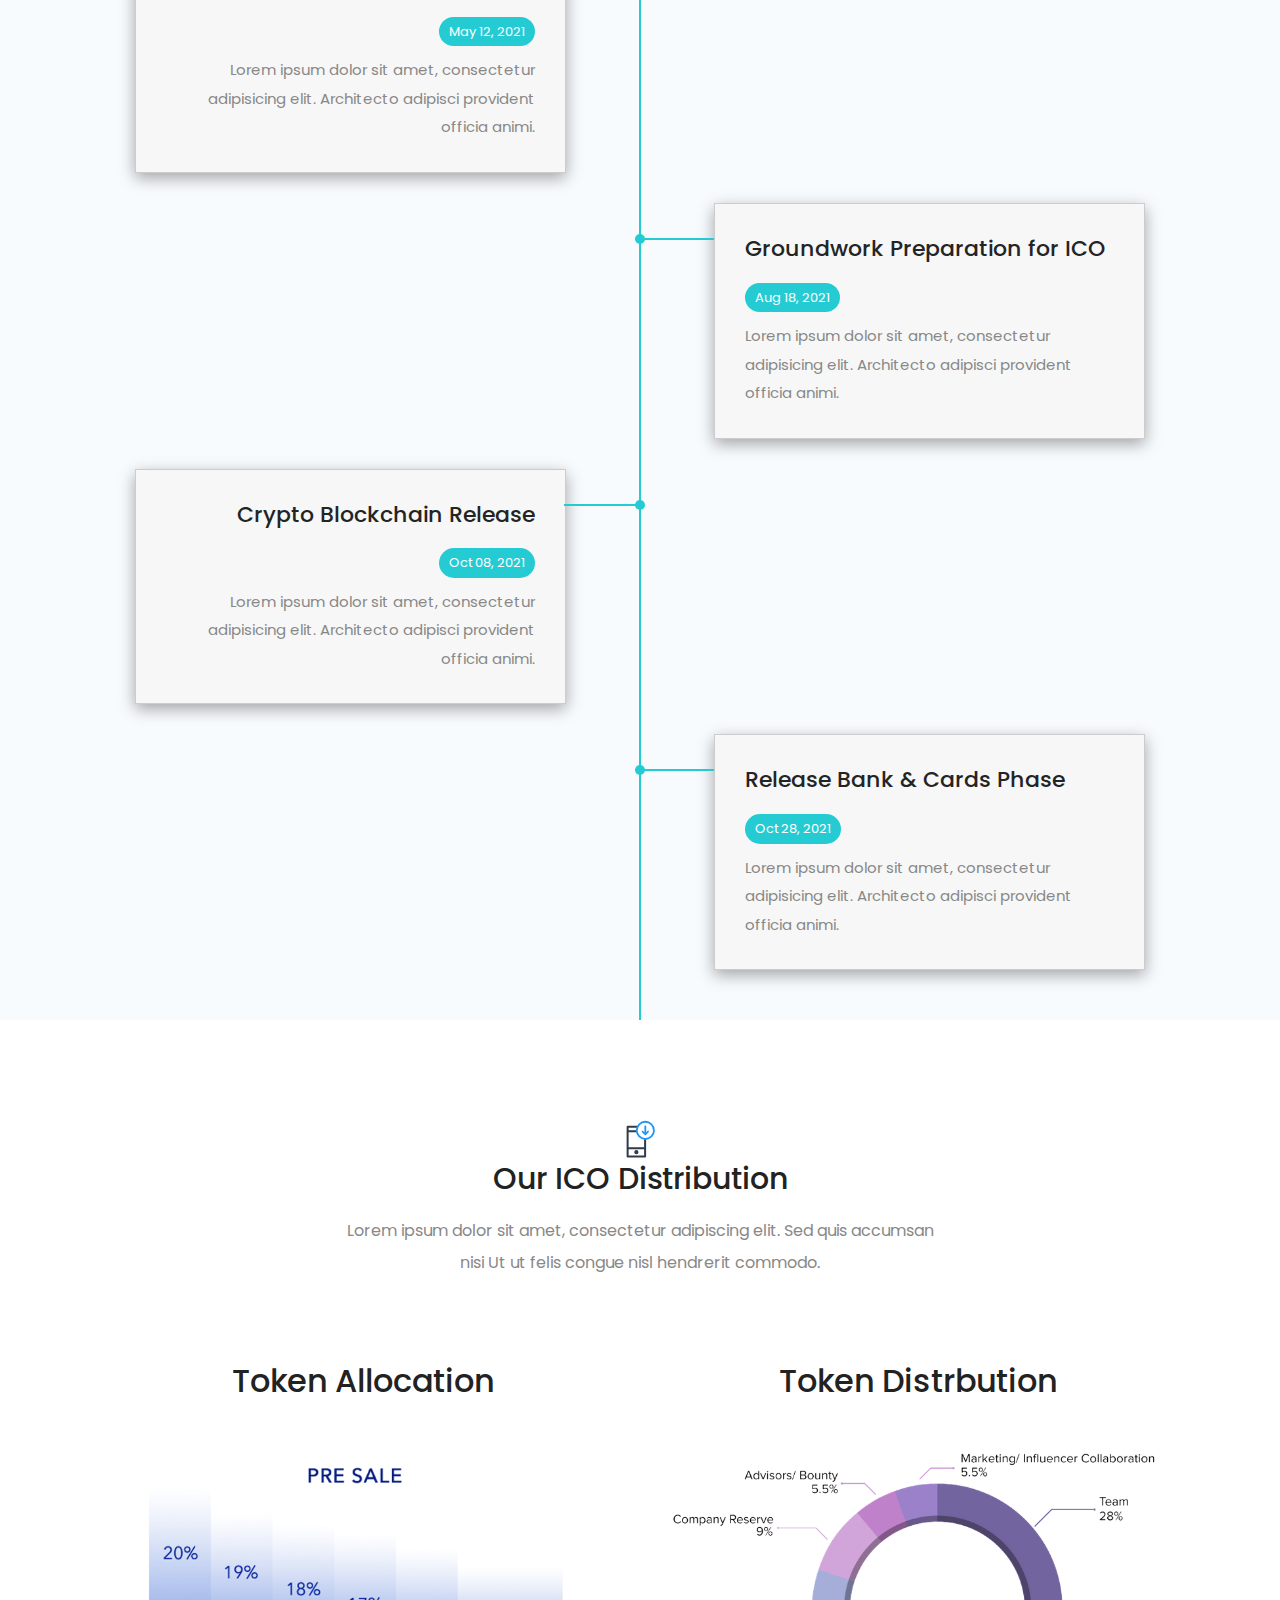
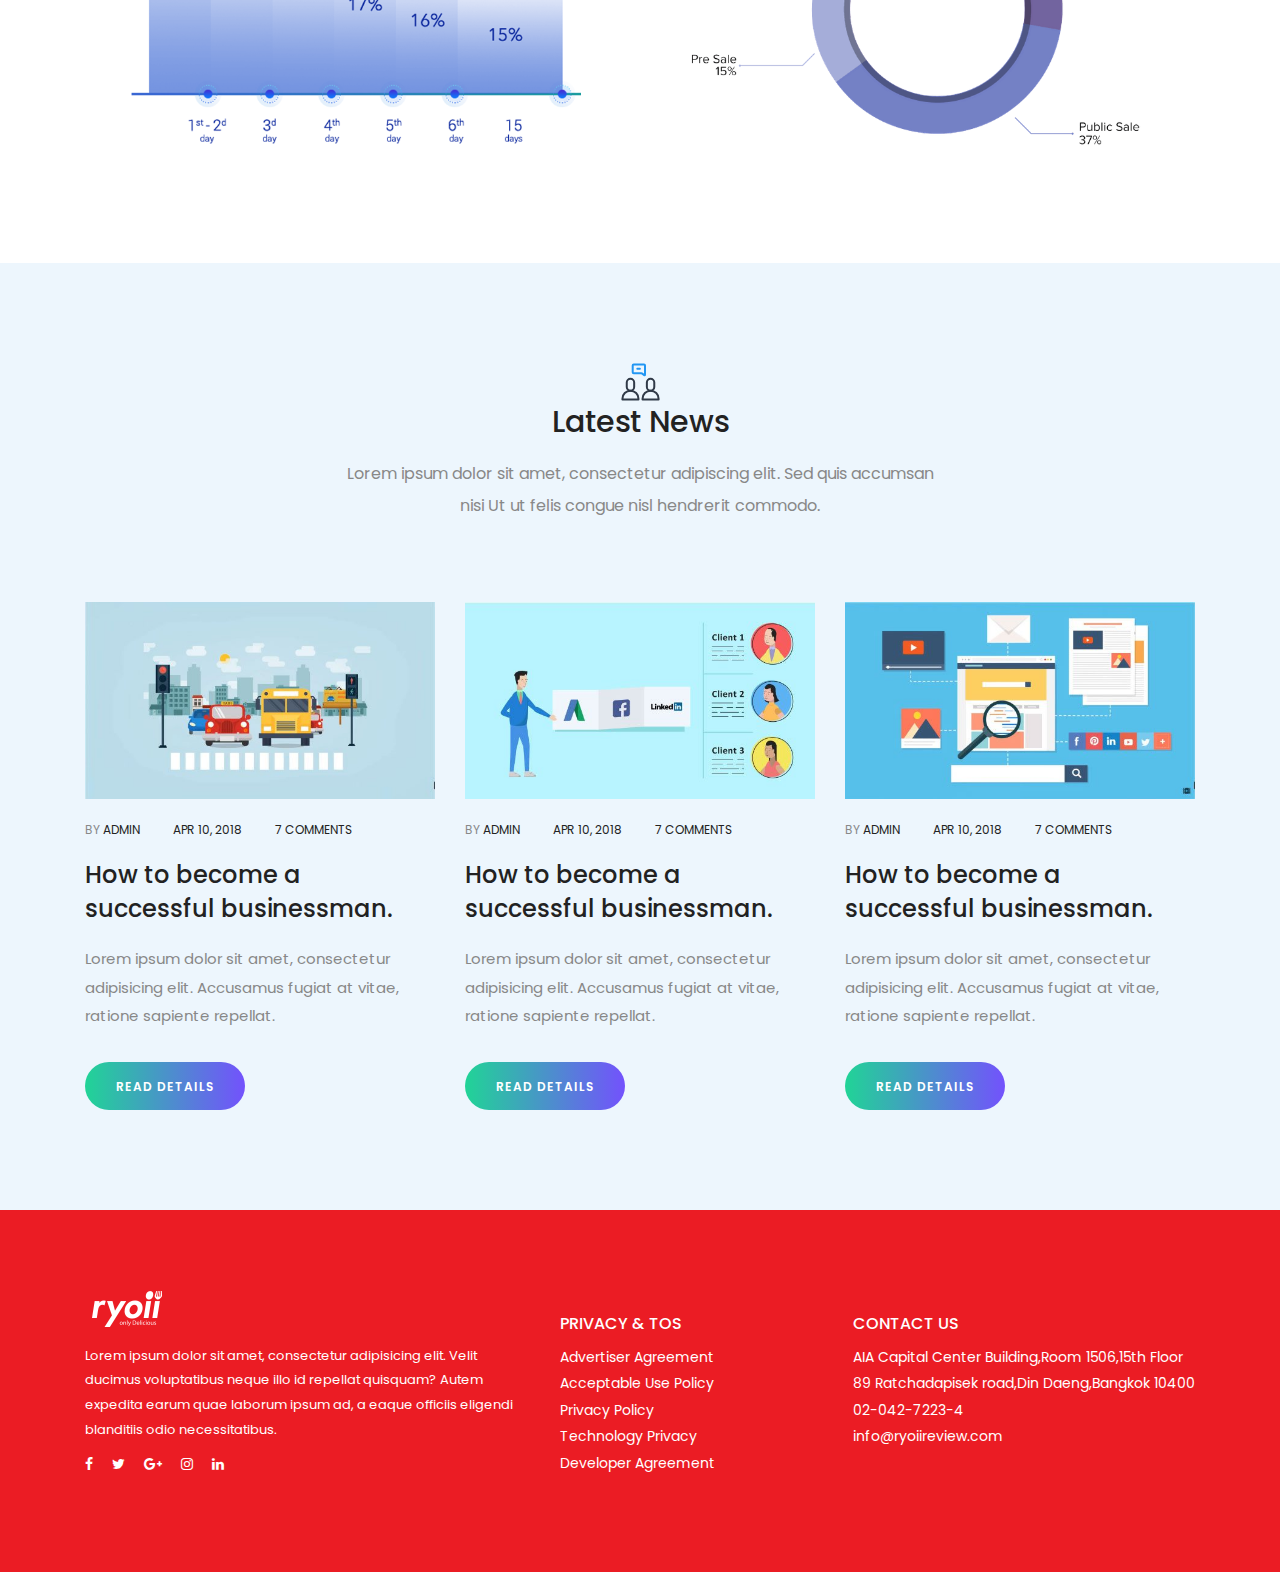
==== commit 8be0c51a: "update mobile design" ====
--- a/index.html
+++ b/index.html
@@ -51,7 +51,7 @@
         }
 
         .footer-area p{color:#FFFFFF;}
-        .key-feature-contant{padding-top: 5rem;}
+        .key-feature-contant{padding-top: 2rem;}
         
         .wrap-bg-head-cover{width: 110%}
 
@@ -122,16 +122,13 @@
             margin-top: 10px;
         }
 
-        .ry-wrap-box-btn-app-download{
-            width: 54%;
-            display: flex;
-            justify-content: flex-end;
+        .ry-wrap-box-download{
             padding-left: 2px;
             margin-top:5px;
         }
-
-        .btn-app-download{
-            width:26%;
+        .ry-wrap-box-btn-app-download{            
+            display: flex;
+            justify-content: flex-end;           
         }
 
         .timeline-split .timeline .block{
@@ -147,10 +144,15 @@
             height: 135vh !important;
         }
 
+        .feature-review-contract{margin-bottom: 3rem;}
+
         @media (min-width: 410px) { 
 
             .ry-wrap-box-btn-app-download{
                 justify-content: flex-start;
+                
+            }
+            .ry-wrap-box-download{
                 margin-top:10px;
             }
 
@@ -205,9 +207,6 @@
             .ry-wrap-box-bottom-btn{
                 margin-top: 15px;
             }
-            .btn-app-download {
-                margin-top: 15px;
-            }
          }
 
         /*  Large devices (desktops, 992px and up) */
@@ -224,9 +223,7 @@
             .ry-wrap-box-bottom-btn{
                 margin-top: 25px;
             }
-            .btn-app-download {
-                margin-top: 15px;
-            }
+            
 
             .btn-cover-head {               
                 font-size: 16px;
@@ -234,17 +231,16 @@
                 border-radius: 24px;
             }
 
-            .btn-app-download{
-                width:28%;
-            }
-
             .ry-wrap-box-bottom-btn{
                 margin-top:2rem;
             }
 
-            .ry-wrap-box-btn-app-download{
+            .ry-wrap-box-download{
                 margin-top:2rem;
             }
+
+            .key-feature-contant{padding-top: 5rem;}
+            .feature-review-contract{margin-bottom: 0px;}
 
         }
 
@@ -327,15 +323,15 @@
     <!-- ##### Header Area End ##### -->
 
 
-    <section class="clearfix" id="head_home" style="margin-bottom: 2rem;display: none;">    
+    <section class="clearfix" id="home" style="margin-bottom: 2rem;">    
         <div style="position: relative;overflow: hidden;">
             <div class="wrap-bg-head-cover">
                 <img src="public/images/cover_head.png" class="img-responsive center-block" />
             </div>
             <div class="rw-wrap-text-title">
                 <div class="container">
-                    <h1 class="title-head-slide">
-                        The first Decentralize <br/> Blockchain-based restaurant<br/> Review Platform with NFT
+                    <h1 class="title-head-slide">                        
+                        Decentralized blockchain-based <br>food review platform with NFT
                     </h1>
                     <div style="width: 60%;overflow-wrap: break-word;">
                         <div class="text-head-slide">
@@ -354,14 +350,18 @@
                         </a>
                     </div>
 
-                    <div class="ry-wrap-box-btn-app-download">
-                        <a href="#" class="mr-3 btn-app-download">
-                            <img src="public/images/btn_app_store.png" />
-                        </a>
-                        <a href="#" class="btn-app-download"> 
-                           <img src="public/images/btn_google_play.png" />
-                        </a>
-                    </div>
+                    <div class="ry-wrap-box-download">
+                        <p style="color: #FFFFFF;font-size: 14px;margin-bottom: 8px;">Available for download</p>
+                        <div class="ry-wrap-box-btn-app-download">                        
+                            <a href="#">
+                                <img src="public/images/btn_app_store.png" style="width: 135px;margin-right: 8px; />
+                            </a>
+                            <a href="#"> 
+                               <img src="public/images/btn_google_play.png" style="width: 135px;" />
+                            </a>
+                        </div>
+                    </div>
+                    
                 </div>
                 
             </div>
@@ -370,8 +370,8 @@
                     <img src="public/images/mobile_header.png" class="img-responsive" />
                 </div>
             </div>
-            <div style="position: absolute;left: 0;bottom: 14px;">
-                <img src="public/images/cover_head_bottom.png" class="img-responsive" />
+            <div style="position: absolute;left: 0;bottom:-135px;">
+                <img src="public/images/bg_bottom_cover_head1.png" class="img-responsive" />
             </div>
         </div>         
         <div class="wrap-box-bottom-btn"">
@@ -385,52 +385,6 @@
 
     </section>
 
-    <!-- ##### Welcome Area Start ##### -->
-    <section class="welcome_area clearfix dzsparallaxer auto-init none fullwidth" data-options='{direction: "normal"}' id="home">
-        <div class="divimage dzsparallaxer--target" style="width: 100%; height: 100%; background-image: url(public/images/cover_head.png);background-color: #FFFFFF;"></div>
-
-        <!-- Hero Content -->
-        <div class="hero-content transparent">
-
-            <div class="container">
-                <div class="row align-items-center">
-                    <!-- Welcome Content -->
-                    <div class="col-12 col-lg-6 col-md-6 col-sm-12">
-                        <div class="welcome-content" style="margin-top: 0px;">
-                            
-                            <h1 class="fadeInUp" data-wow-delay="0.2s">The first Decentralize Blockchain-based restaurant Review Platform with NFT</h1>
-                            <p class="w-text fadeInUp" data-wow-delay="0.3s">
-                                ryoii is the world's first Blockchain-based restaurant review Platform
-                                that offers token rewards to users for high quality
-                                restaurant review embedded with NFTs features
-                            </p>
-                            <div class="dream-btn-group">
-                                <a href="#" class="btn dream-btn mr-3">GET STARTED</a>
-                                <a href="#" class="btn dream-btn"> GET WHITE PAPER</a>
-                            </div>
-                            <div class="mt-5 d-flex">
-                                <a href="#" class="mr-2">
-                                    <img src="public/images/btn_app_store.png" style="width:150px" />
-                                </a>
-                                <a href="#" >
-                                    <img src="public/images/btn_google_play.png" style="width:150px" />
-                                </a>
-                            </div>
-                        </div>
-                    </div>
-
-                    <div class="col-12 col-lg-6 col-md-6 col-sm-12 d-none d-md-block">
-                        <div class="rw-wrap-img-right">
-                            <img src="public/images/mobile_header.png" class="img-responsive" />
-                        </div>
-                    </div>
-                   
-                </div>
-            </div>
-        </div>
-    </section>
-    <!-- ##### Welcome Area End ##### -->
-
     <div class="clearfix"></div>
 
 	<!-- ##### Welcome Start ##### -->
@@ -439,7 +393,7 @@
 	        <div class="row align-items-center">	                
 	            <div class="col-12 col-lg-6">
                     <div class="welcome-meter">
-                        <img src="public/images/ryoii_community.png" class="img-responsive center-block" alt="">
+                        <img src="public/images/ryoii_community1.png" class="img-responsive center-block" alt="">
                     </div>
                 </div>
 	            <div class="col-12 col-lg-6">
@@ -447,11 +401,19 @@
 	                    <div class="text-left">
 	                        <h6 class="sc_item_subtitle"><b>01.</b> welcome</h6>
 	                    </div>
-	                    <h4 >What is Decentralise Review Platform ?</h4>
+	                    <h4 >What is Ryoii Decentralized Review Platform ?</h4>
+                       
 	                    <p>
-                            Ryoii aim to support communities by returning its value
-                            to those ho provide contributions by rewarding them
-                            with ours tokens (Ryoiicoin)</p>
+                            Ryoii wants to create a decentralized review platform that uses advantages of token incentives and distributed ledgers to create immutable records and create filtered information layers to  filter out false and fake reviews
+                        </p>
+                        <p>
+                            <p>
+                                Ryoii wants to create a decentralized review platform that uses advantages of token incentives and distributed ledgers to create immutable records and create filtered information layers to  filter out false and fake reviews
+                            </p>
+                        </p>
+                        <p>
+                            So, we want to create a new layer working as a trust information layer in our system to help us build strong community with strong incentives which  share the same goals and values to redefine new standards of a review platform business and drive the economic growth of the restaurant industry of the world 
+                        </p>
 	                </div>
 	            </div>
 	        </div>
@@ -478,7 +440,7 @@
 	                </div>
 	            </div>
 	            <div class="col-12">                       
-                    <div style="padding:30px 0;overflow:hidden">
+                    <div style="padding:30px 0px 0px 0px;overflow:hidden">
                         <div class="row text-center">
                             <div class="col-md-3 col-sm-6 col-xs-12">
                                 <img src="public/images/token_food.png" alt="">
@@ -522,7 +484,7 @@
             <div class="section-heading text-center">
                
                 <div class="justify-content-center">
-                    <h6 class="sc_item_subtitle" style="color:#FFFFFF;"><b>03.</b> RYOII TOKEN</h6>
+                    <h6 class="sc_item_subtitle" style="color:#FFFFFF;"><b>03.</b> Ryoii Progress</h6>
                 </div>
                 <h4 style="font-size: 30px;color:#FFFFFF;">Our Progress so far?</h4>
                 <p>I am text block. Click edit button to change this text.Lorem ipsum dolor sit amet, consectetur adipiscing elit.Ut elit tellus, luctus nec ullamcorper mattis, pulvinar dapibus leo.</p>
@@ -543,21 +505,27 @@
     <div class="clearfix"></div>
 
     <!-- ##### Why decntralise Start ##### -->
-    <section class="about-us-area section-padding-100 clearfix" id="about">
+    <section class="about-us-area section-padding-100-0 clearfix" id="about">
 	    <div class="container">
 	        <div class="row align-items-center">	                
 	            
 	            <div class="col-12 col-lg-6">
 	                <div class="who-we-contant">
 	                    <div class="text-left">
-	                        <h6 class="sc_item_subtitle"><b>05.</b> RYOII TOKEN</h6>
+	                        <h6 class="sc_item_subtitle"><b>04.</b> Ryoii Decentralize System</h6>
 	                    </div>
-	                    <h4>Why decntralise ?</h4>
+	                    <h4>Why do we go from centralized to decentralized ?</h4>
 	                    <p>
-                            I am text block. Click edit button to change this text. Lorem ipsum dolor sit amet, consectetur adipiscing elit. Ut elit tellus, luctus nec ullamcorper mattis, pulvinar dapibus leo.
+                            For 6 years in the industry, we can see that the problem is caused by the centralized review platform which is the big part for consumers’ decision to choose which restaurants to visit. According to bright local research, 82% of consumers have read fake reviews in the last year. This raises concerns about growing of fake and false reviews in the industry
                         </p>
                         <p>
-                            I am text block. Click edit button to change this text. Lorem ipsum dolor sit amet, consectetur adipiscing elit. Ut elit tellus, luctus nec ullamcorper mattis, pulvinar dapibus leo.
+                            Faking reviews is a big problem because it manipulates economic incentives that should drive the restaurant industry forward. Combined with the fast pace of information; faking reviews has now become a business itself. It is used as a tool to manipulate reputations which hurts the restaurant industry as a whole
+                        </p>
+                        <p>
+                            We have seen  a lot of restaurants get one star just because their competitors want to destroy their reputations and some not-so-good restaurants get 5 stars because they generate fake reviews for themselves. This misconduct will eventually cause downturns for the restaurant industry in the future
+                        </p>
+                        <p>
+                            So, we have researched and decided to step in to create a decentralized blockchain based review platform that uses advantages of token incentives and distributed ledgers to create immutable records and a new kind of community that can get incentives from curating and maintaining trustworthiness of the platform that will eventually belong to them 
                         </p>
 	                </div>
 	            </div>
@@ -571,12 +539,13 @@
 	</section>
     <!-- ##### Why decntralise End ##### -->
 
-    <section class="section-padding-100">
+    <!-- ##### Our Solutions Start ##### -->
+    <section class="section-padding-100-0">
         <div class="container">
             <div class="section-heading text-center">
                
                 <div class="justify-content-center">
-                    <h6 class="sc_item_subtitle"><b>02.</b> RYOII TOKEN</h6>
+                    <h6 class="sc_item_subtitle"><b>05.</b> Ryoii Solutions</h6>
                 </div>
                 <h4 style="font-size: 30px;">Our Solutions</h4>
                 <p style="max-width: 100%;text-align: left;">
@@ -592,6 +561,7 @@
  
         </div>
     </section>
+    <!-- ##### Our Solutions End ##### -->
 
 	<!-- ##### KeyFeature Start ##### -->
 	<section class="section-padding-100 clearfix" id="key_feature">
@@ -600,31 +570,76 @@
 	            <div class="col-12">
 	                <div class="who-we-contant">
 	                    <div class="text-left">
-	                        <h6 class="sc_item_subtitle"><b>01.</b> Key feature</h6>
+	                        <h6 class="sc_item_subtitle"><b>06.</b> Key feature</h6>
 	                    </div>
 	                    <h4 > Key feature</h4>	                    
 	                </div>
 	            </div>
 	        </div>
             <div class="row">	                
-	            <div class="col-12 col-lg-6">
+	            <div class="col-12 col-lg-6 d-lg-block d-none">
                     <div class="welcome-meter">
                         <img src="public/images/payment_comfirmation.png" class="img-responsive center-block" alt="">
                     </div>
                 </div>
 	            <div class="col-12 col-lg-6">
 	                <div class="key-feature-contant">
-	                    <h6>What is Decentralise Review Platform ?</h6>
+	                    <h5>What is Decentralise Review Platform ?</h5>
+	                    <p>
+                            Ryoii aim to support communities by returning its value
+                            to those ho provide contributions by rewarding them
+                            with ours tokens (Ryoiicoin)
+                        </p>    
+                        <div class="welcome-meter d-lg-none d-block mb-5" style="margin-top:-65px;">
+                            <img src="public/images/payment_comfirmation.png"  class="img-responsive center-block" alt="">
+                        </div>                
+	                </div>
+	            </div>
+            </div>
+
+            <div class="row">	    
+               
+                <div class="col-12 col-lg-6">
+	                <div class="key-feature-contant">
+	                    <h5>What is Decentralise Review Platform ?</h5>
 	                    <p>
                             Ryoii aim to support communities by returning its value
                             to those ho provide contributions by rewarding them
                             with ours tokens (Ryoiicoin)</p>
 	                </div>
 	            </div>
-
+                <div class="col-12 col-lg-6">
+                    <div class="feature-review-contract">
+                        <img src="public/images/review_contract.png" class="img-responsive center-block" alt="">
+                    </div>
+                </div>
+            </div>
+
+            <div class="row">
+                <div class="col-12 col-lg-6 d-lg-block d-none">
+                    <div class="welcome-meter">
+                        <img src="public/images/oracle1.png" class="img-responsive center-block" alt="">
+                    </div>
+                </div>
+	            <div class="col-12 col-lg-6">
+	                <div class="key-feature-contant">
+	                    <h5>What is Decentralise Review Platform ?</h5>
+	                    <p>
+                            Ryoii aim to support communities by returning its value
+                            to those ho provide contributions by rewarding them
+                            with ours tokens (Ryoiicoin)
+                        </p>
+                        <div class="welcome-meter mb-5 d-lg-none d-block">
+                            <img src="public/images/oracle1.png" class="img-responsive center-block" alt="">
+                        </div>
+	                </div>
+	            </div>
+            </div>
+
+            <div class="row">
                 <div class="col-12 col-lg-6">
 	                <div class="key-feature-contant">
-	                    <h6>What is Decentralise Review Platform ?</h6>
+	                    <h5>What is Decentralise Review Platform ?</h5>
 	                    <p>
                             Ryoii aim to support communities by returning its value
                             to those ho provide contributions by rewarding them
@@ -633,47 +648,17 @@
 	            </div>
                 <div class="col-12 col-lg-6">
                     <div class="welcome-meter">
-                        <img src="public/images/sumbit_contract.png" class="img-responsive center-block" alt="">
-                    </div>
-                </div>
-	            
-
-                <div class="col-12 col-lg-6">
-                    <div class="welcome-meter">
-                        <img src="public/images/oracle.png" class="img-responsive center-block" alt="">
-                    </div>
-                </div>
-	            <div class="col-12 col-lg-6">
-	                <div class="key-feature-contant">
-	                    <h6>What is Decentralise Review Platform ?</h6>
-	                    <p>
-                            Ryoii aim to support communities by returning its value
-                            to those ho provide contributions by rewarding them
-                            with ours tokens (Ryoiicoin)</p>
-	                </div>
-	            </div>
-                <div class="col-12 col-lg-6">
-	                <div class="key-feature-contant">
-	                    <h6>What is Decentralise Review Platform ?</h6>
-	                    <p>
-                            Ryoii aim to support communities by returning its value
-                            to those ho provide contributions by rewarding them
-                            with ours tokens (Ryoiicoin)</p>
-	                </div>
-	            </div>
-                <div class="col-12 col-lg-6">
-                    <div class="welcome-meter">
-                        <img src="public/images/digital_coupon.png" class="img-responsive center-block" alt="">
-                    </div>
-                </div>
-	            
+                        <img src="public/images/digital_coupon1.png" class="img-responsive center-block" alt="">
+                    </div>
+                </div>	            
 	        </div>
+
 	    </div>
 	</section>
 	<!-- ##### KeyFeature End ##### -->
     
-
-    <section class="spread-map" style="background-image: url('img/bg-img/bread-bg.png');">
+    <!-- ##### Got you Wherever you are start ##### -->
+    <section class="spread-map" style="background-image: url('img/bg-img/bread-bg.png');padding-bottom: 0px;">
         <div class="container">
             <div class="row">
                 <div class="col-md-5 col-xs-12">
@@ -729,9 +714,10 @@
             </div>
         </div>
     </section>
+    <!-- ##### Got you Wherever you are End ##### -->
 
     <!-- ##### Our roadmap Area start ##### -->
-    <section class="roadmap section-padding-100" style="background:#f8fbfe" id="roadmap">
+    <section class="roadmap section-padding-100-0" style="background:#f8fbfe" id="roadmap">
         
         <div class="container">
             <div class="section-heading text-center">
@@ -779,7 +765,7 @@
     <!-- ##### Our roadmap Area End ##### -->
 
     <!-- ##### token-distribution Area start ##### -->
-    <section class="token-distribution section-padding-100">
+    <section class="token-distribution section-padding-100-0">
         <div class="container">
             
             <div class="section-heading text-center">
@@ -906,10 +892,10 @@
             <div class="container">
                 <div class="row align-items-end">
                     <div class="col-12 col-md-5">
-                        <div class="footer-copywrite-info">
+                        <div class="footer-copywrite-info mb-3">
                             <!-- Copywrite -->
                             <div class="copywrite_text">
-                                <div class="mb-1">
+                                <div class="mb-3">
                                     <a href="#"><img src="public/images/logo.png" alt="logo"></a>
                                 </div>
                                 <p>Lorem ipsum dolor sit amet, consectetur adipisicing elit. Velit ducimus voluptatibus neque illo id repellat quisquam? Autem expedita earum quae laborum ipsum ad, a eaque officiis eligendi blanditiis odio necessitatibus.</p>
@@ -928,8 +914,8 @@
                         <!-- Content Info -->
                         <div class="contact_info_area d-sm-flex justify-content-between">
                             <!-- Content Info -->
-                            <div class="contact_info text-center">
-                                <h5>PRIVACY & TOS</h5>
+                            <div class="contact_info text-center mb-3">
+                                <h5 style="font-size: 16px;">PRIVACY & TOS</h5>
                                 <a href=""><p>Advertiser Agreement</p></a>
                                 <a href=""><p>Acceptable Use Policy</p></a>
                                 <a href=""><p>Privacy Policy</p></a>
@@ -937,12 +923,12 @@
                                 <a href=""><p>Developer Agreement</p></a>
                             </div>
                             <!-- Content Info -->
-                            <div class="contact_info text-center">
-                                <h5>CONTACT US</h5>
-                                <p>Mailing Address:xx00 E. Union Ave</p>
-                                <p>Suite 1100. Denver, CO 80237</p>
-                                <p>+999 90932 627</p>
-                                <p>support@yourdomain.com</p>
+                            <div class="contact_info text-center mb-3">
+                                <h5 style="font-size: 16px;">CONTACT US</h5>
+                                <p>AIA Capital Center Building,Room 1506,15th Floor</p>
+                                <p>89 Ratchadapisek road,Din Daeng,Bangkok 10400</p>
+                                <p>02-042-7223-4</p>
+                                <p>info@ryoiireview.com</p>
                             </div>
                         </div>
                     </div>
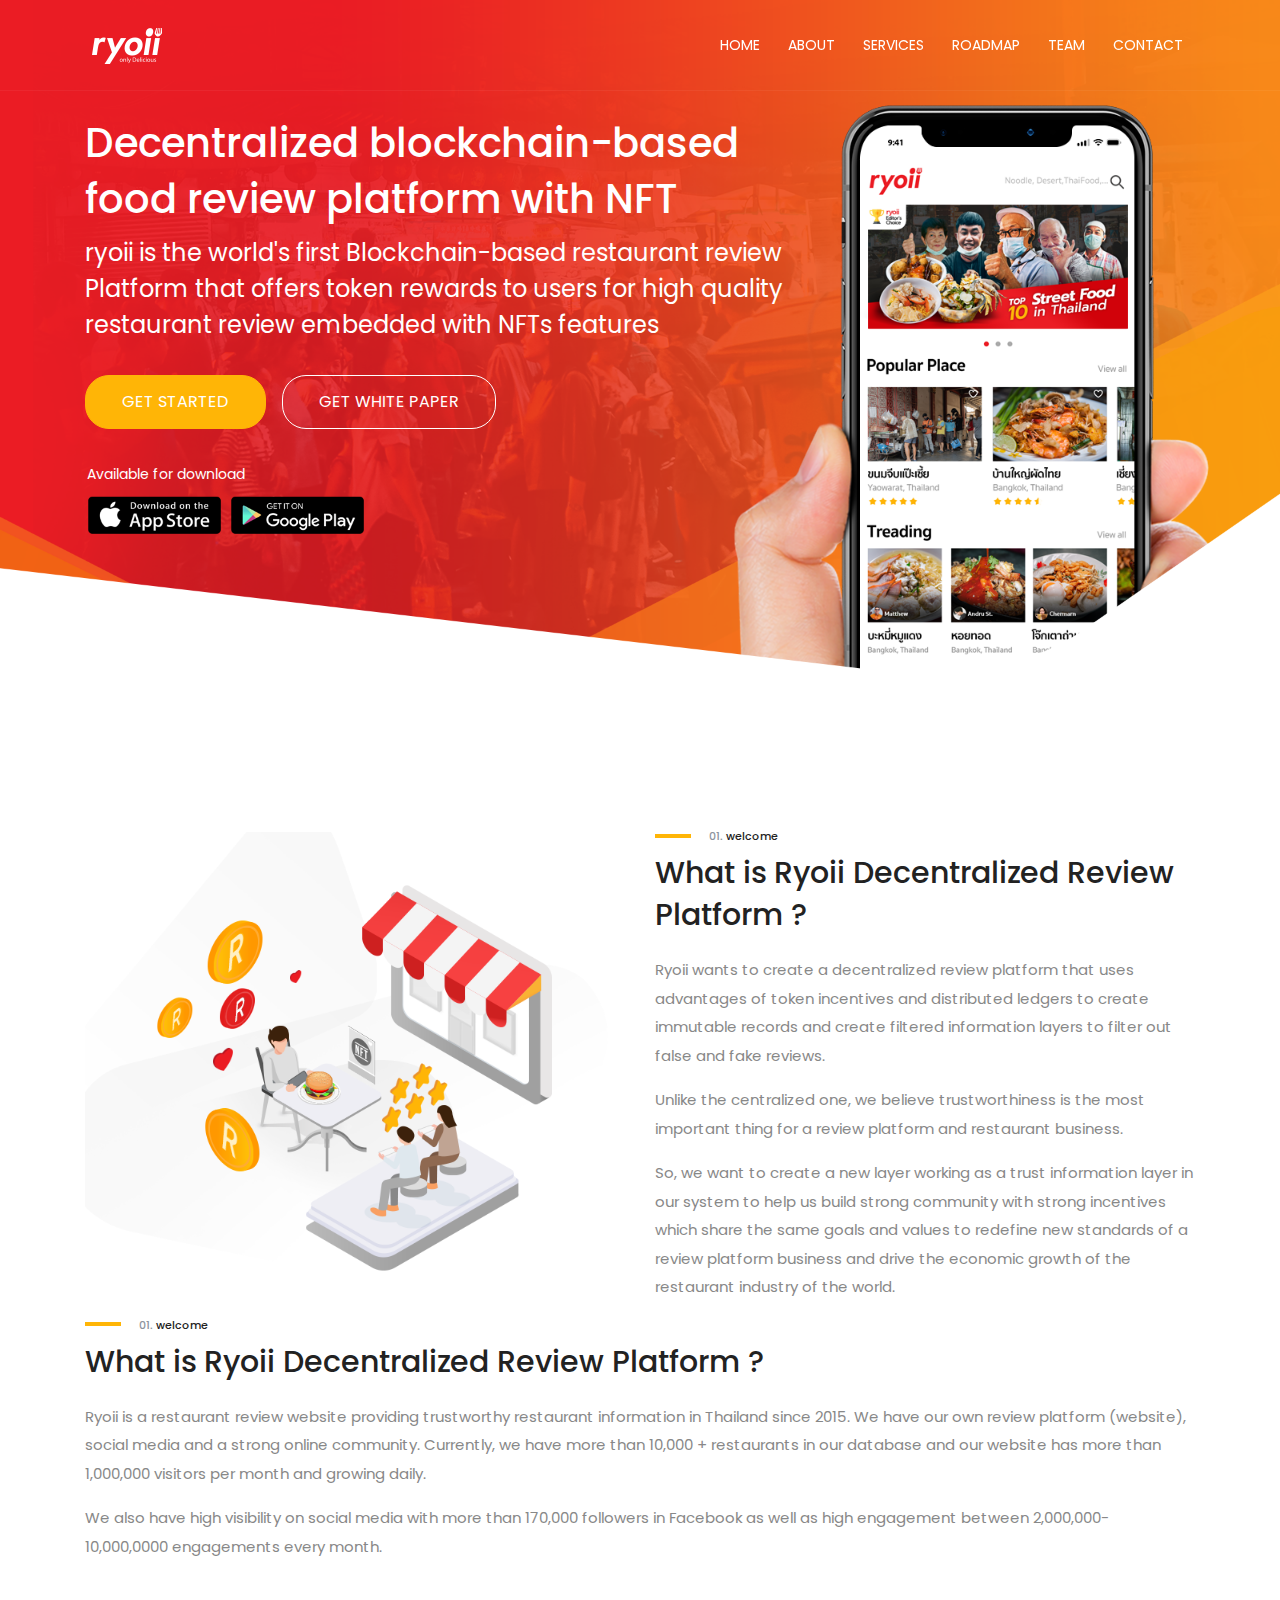
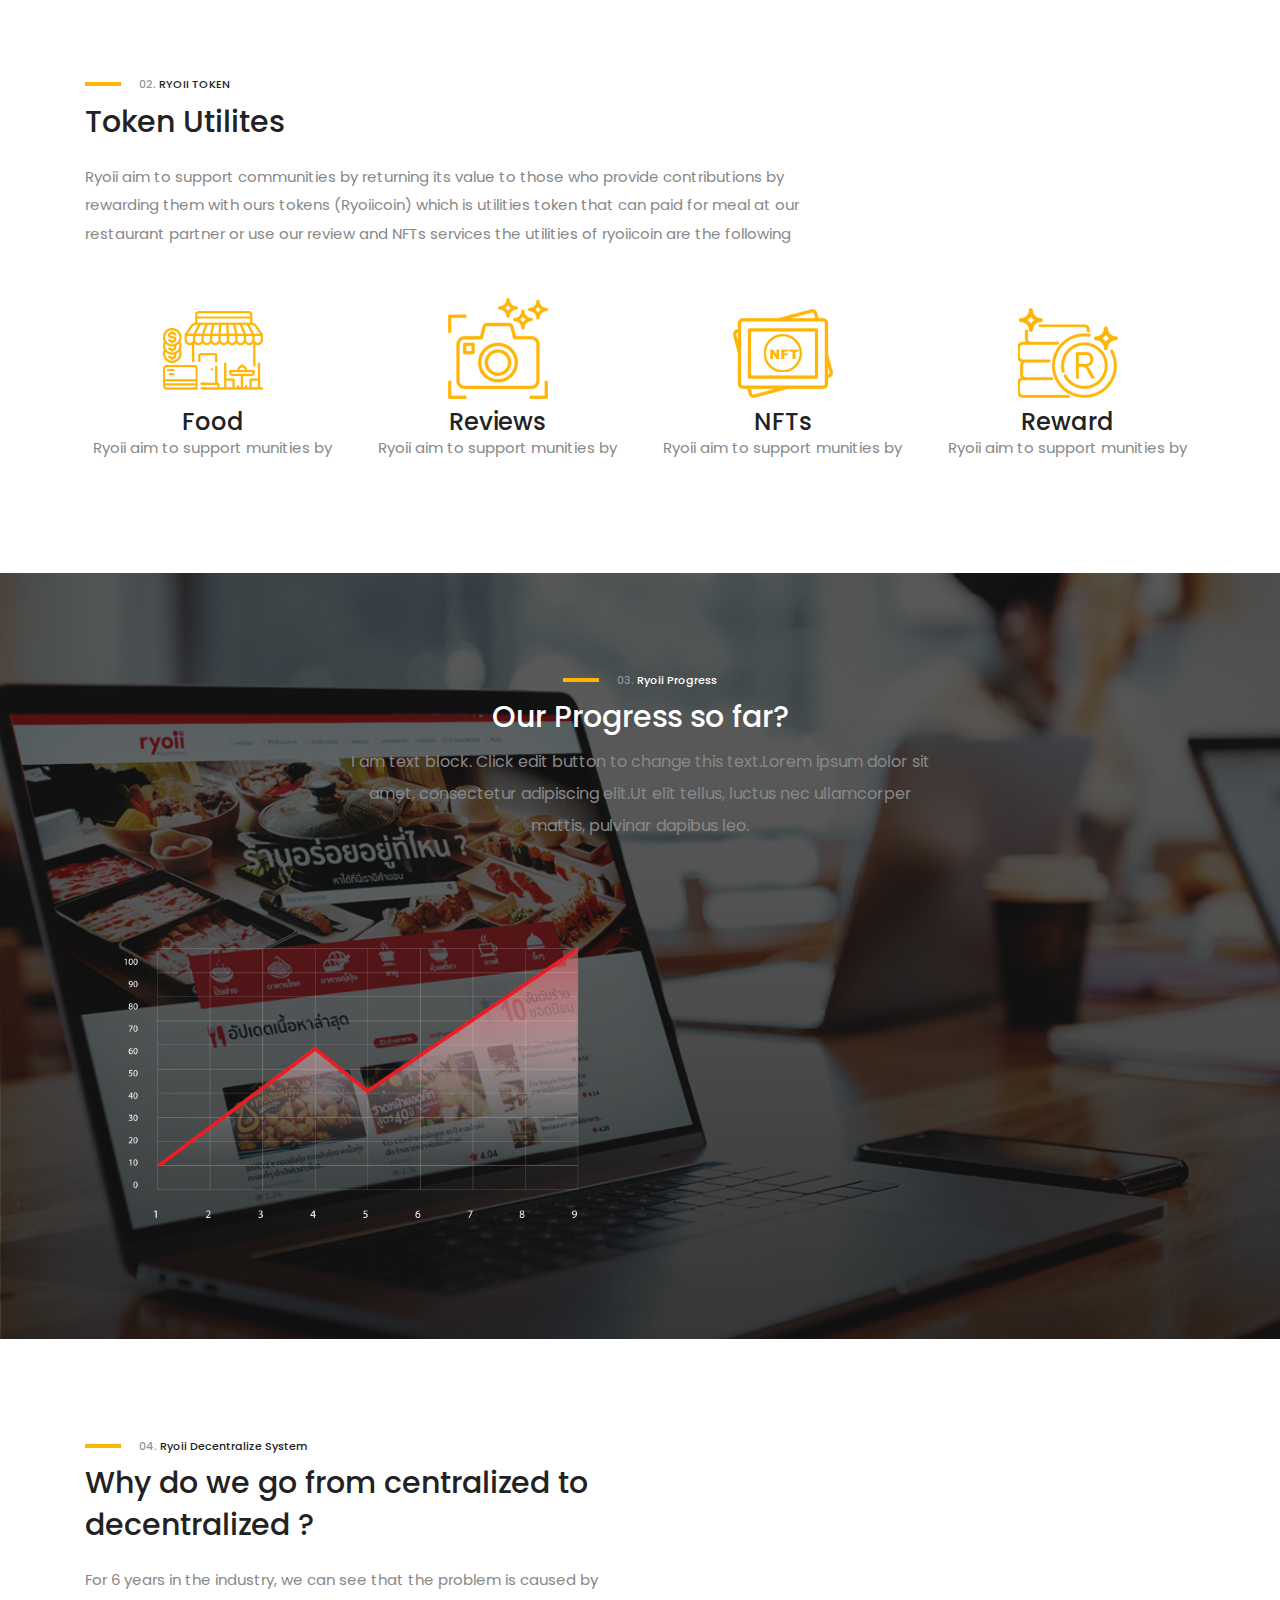
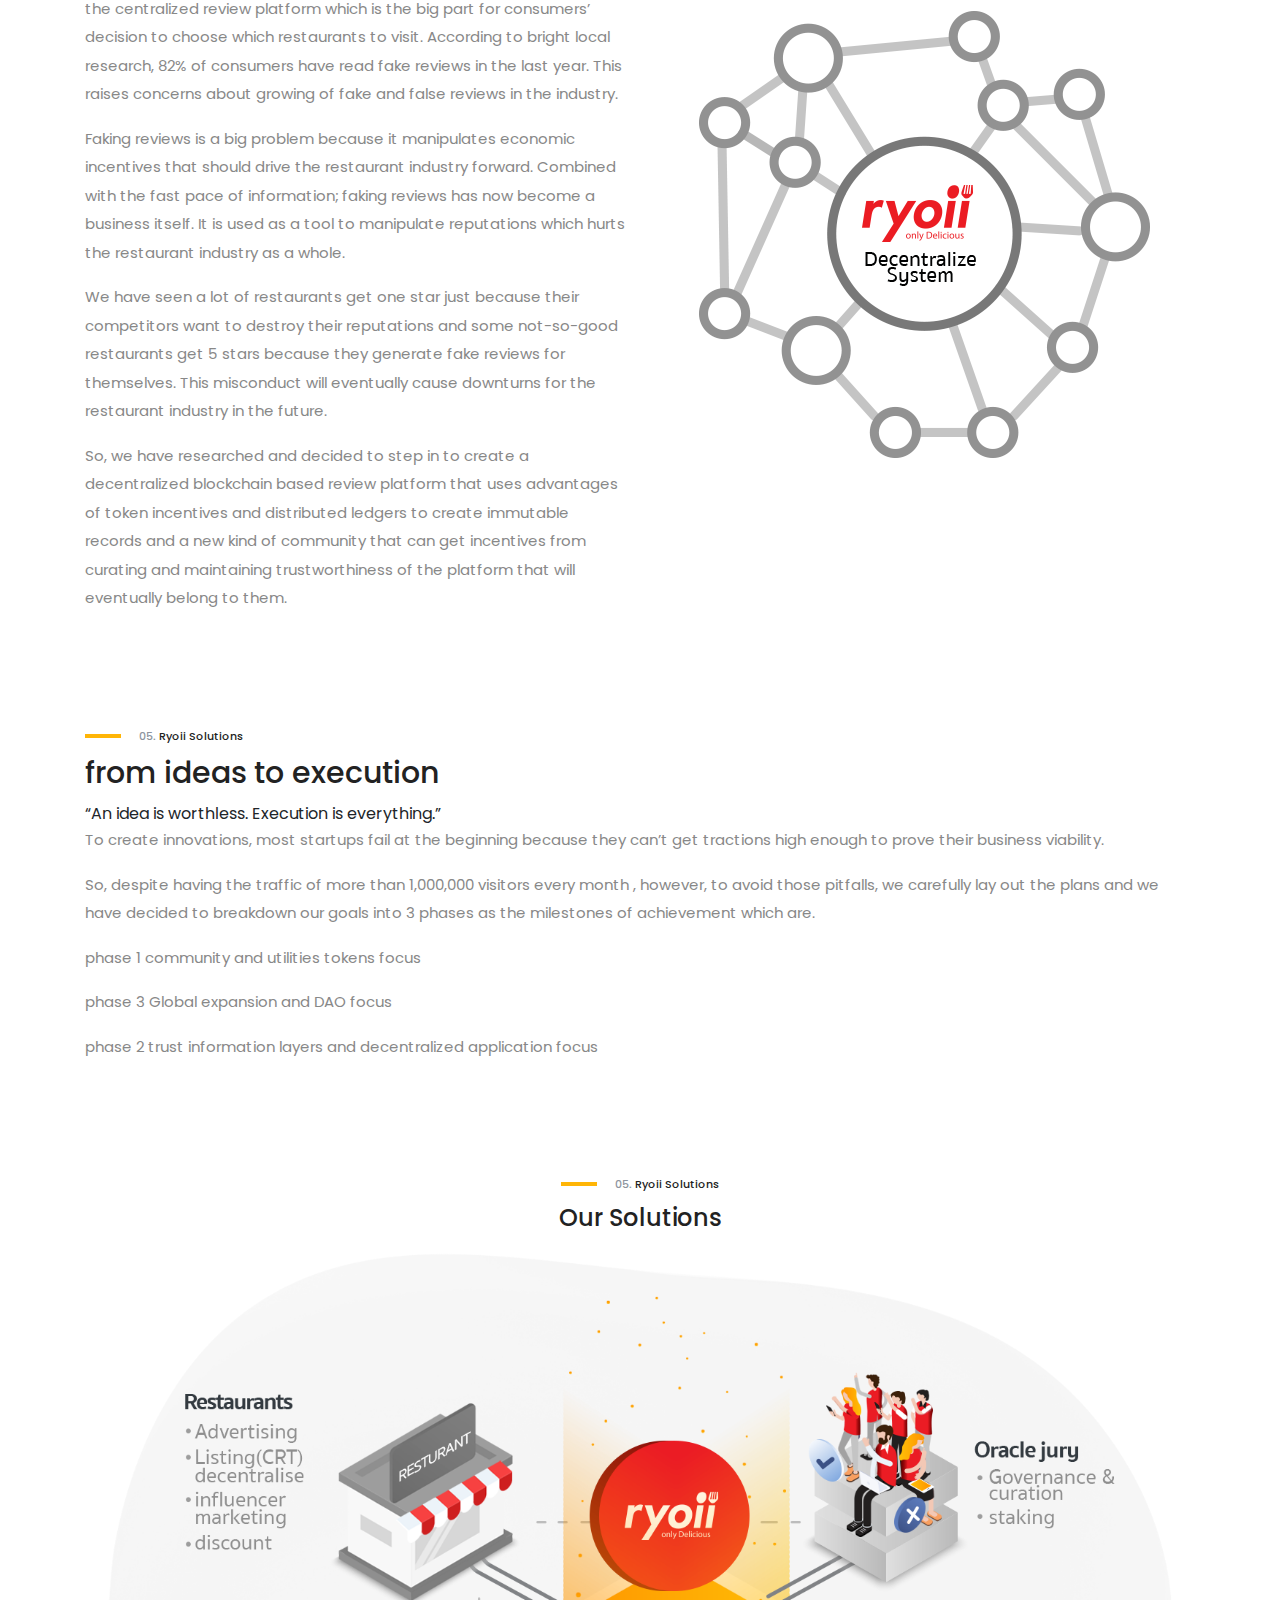
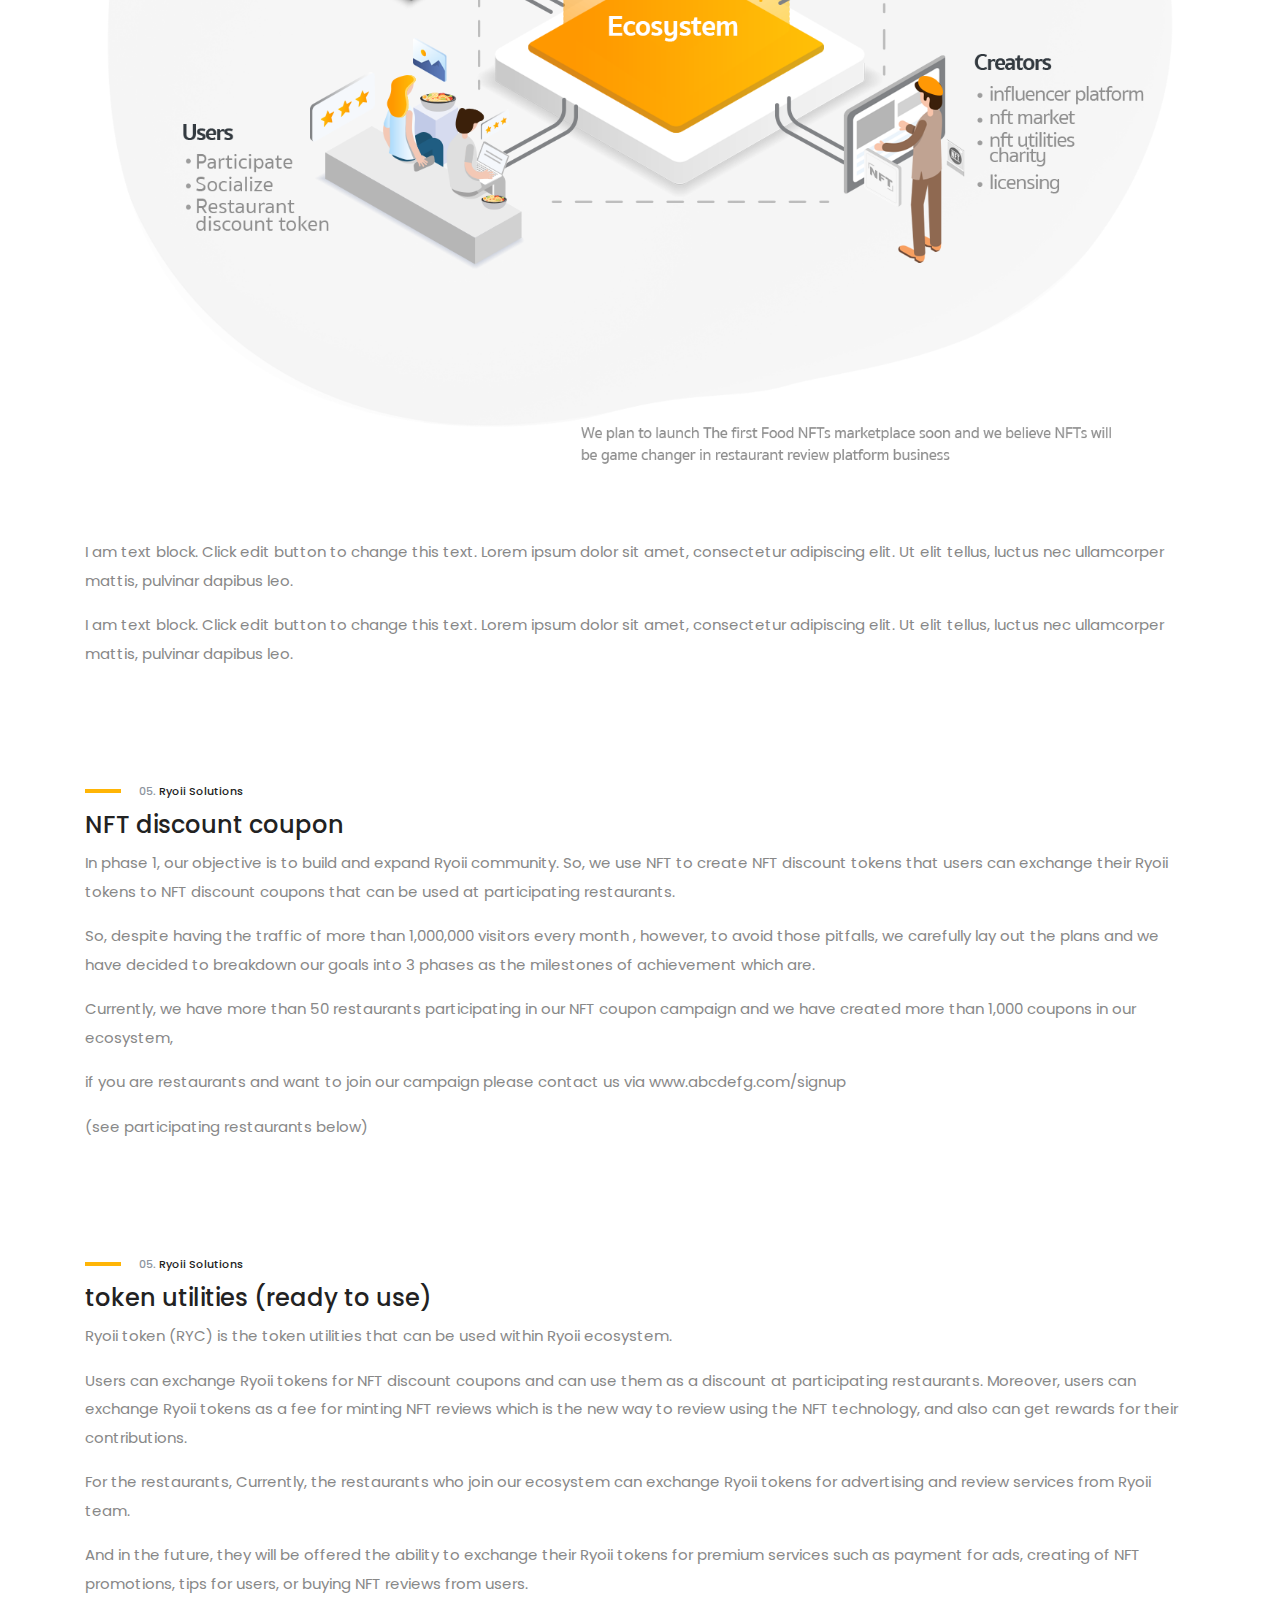
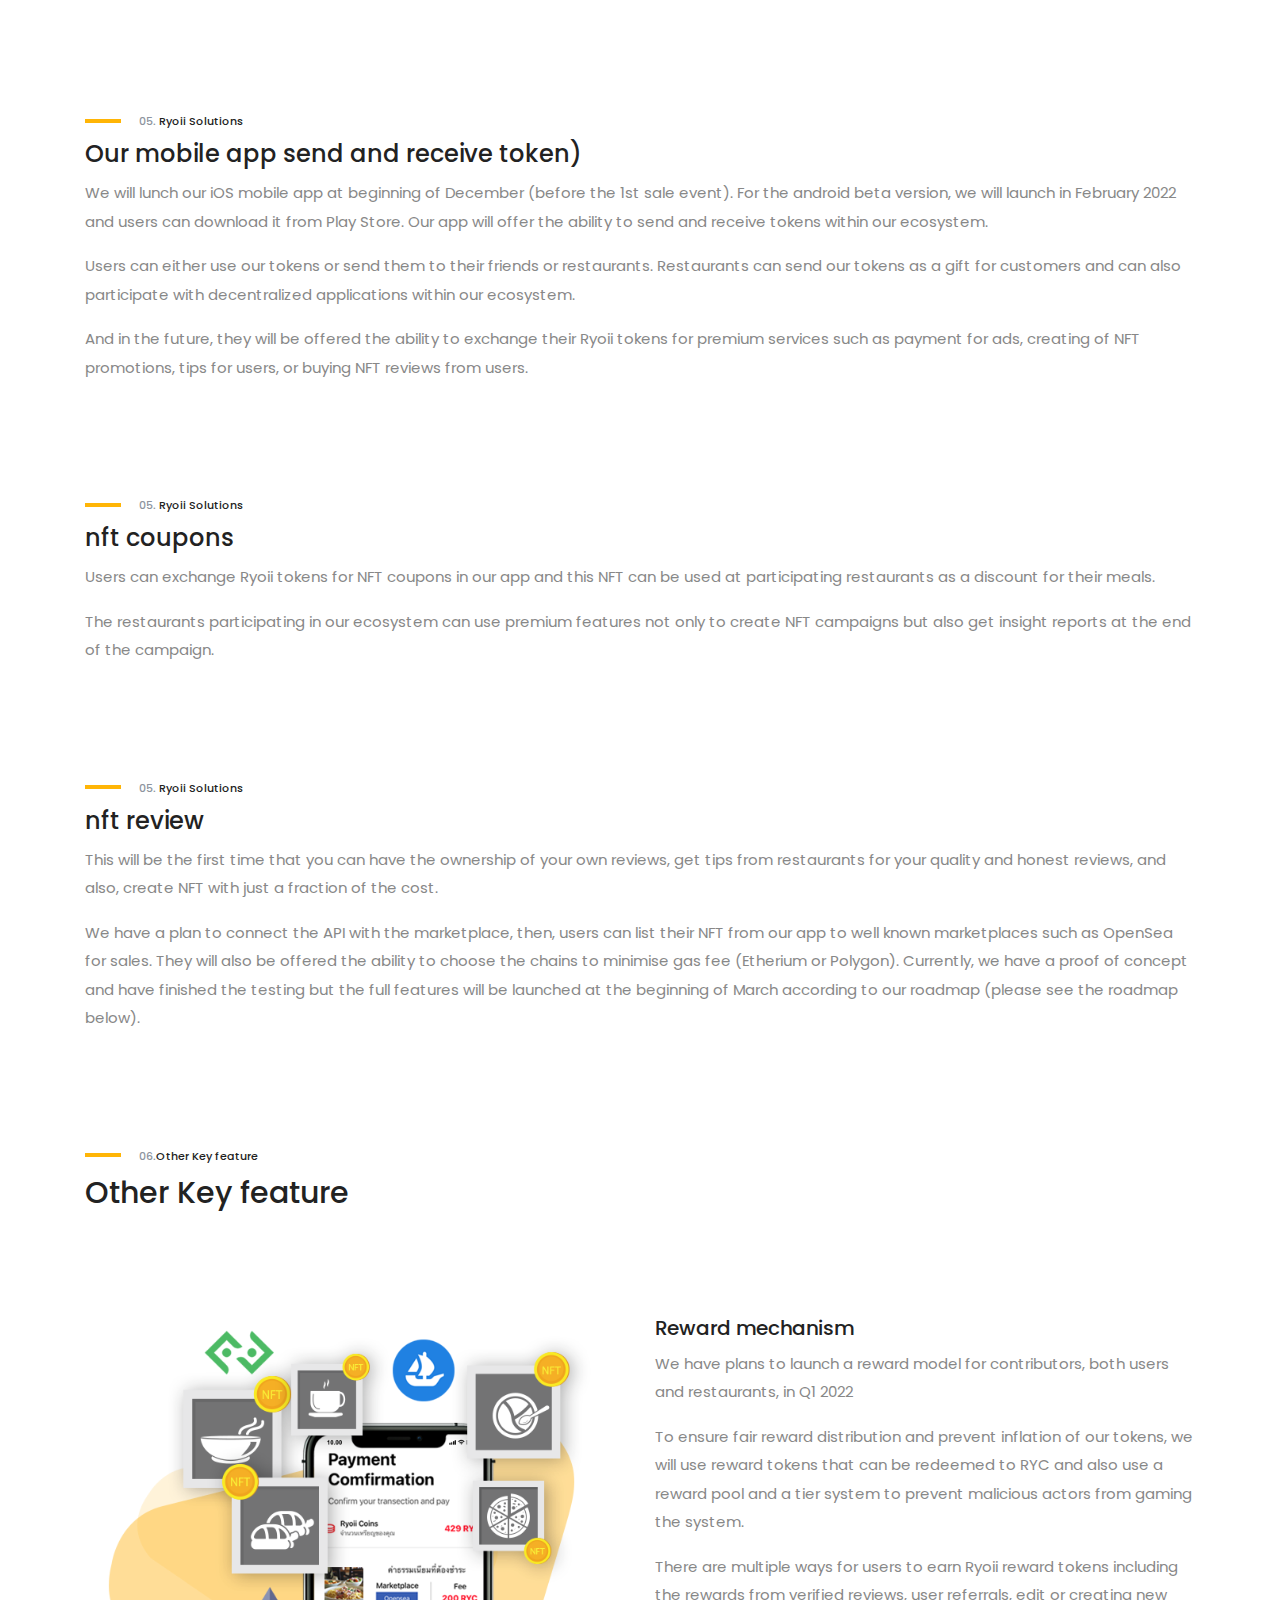
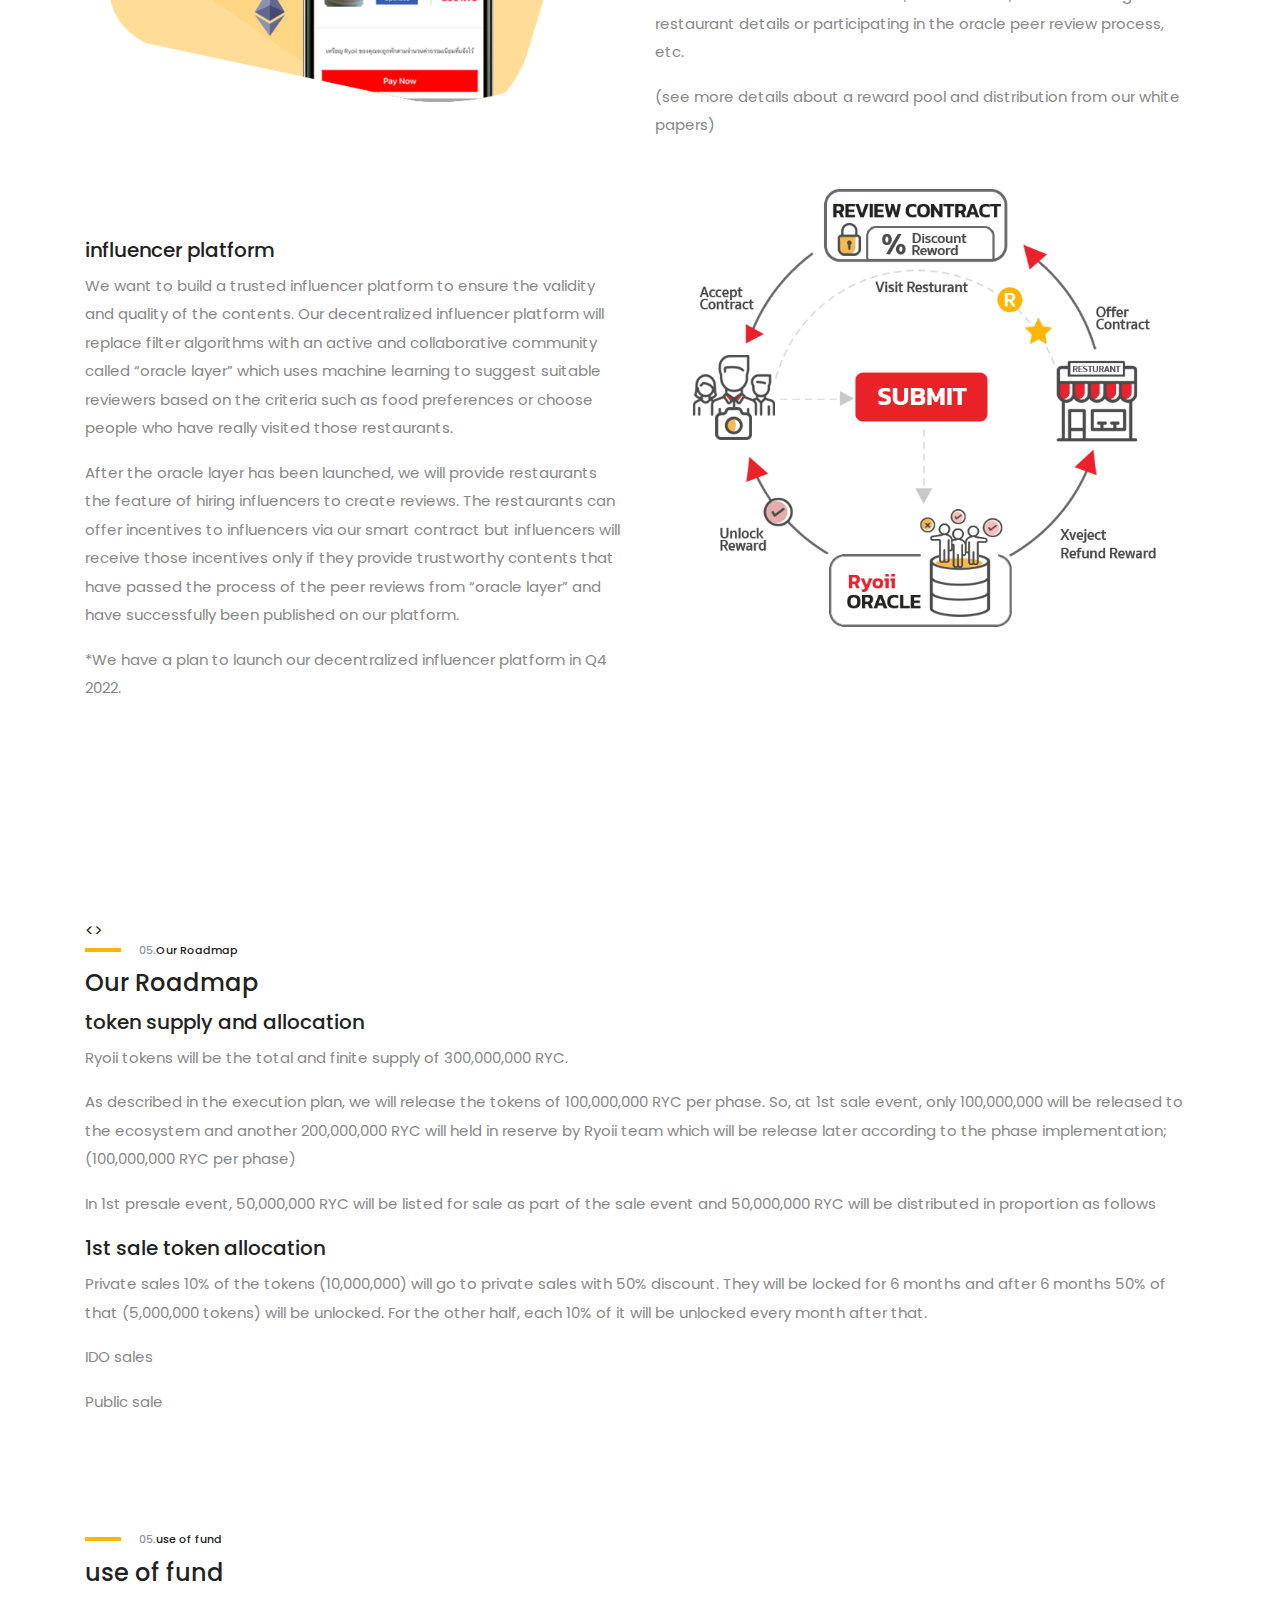
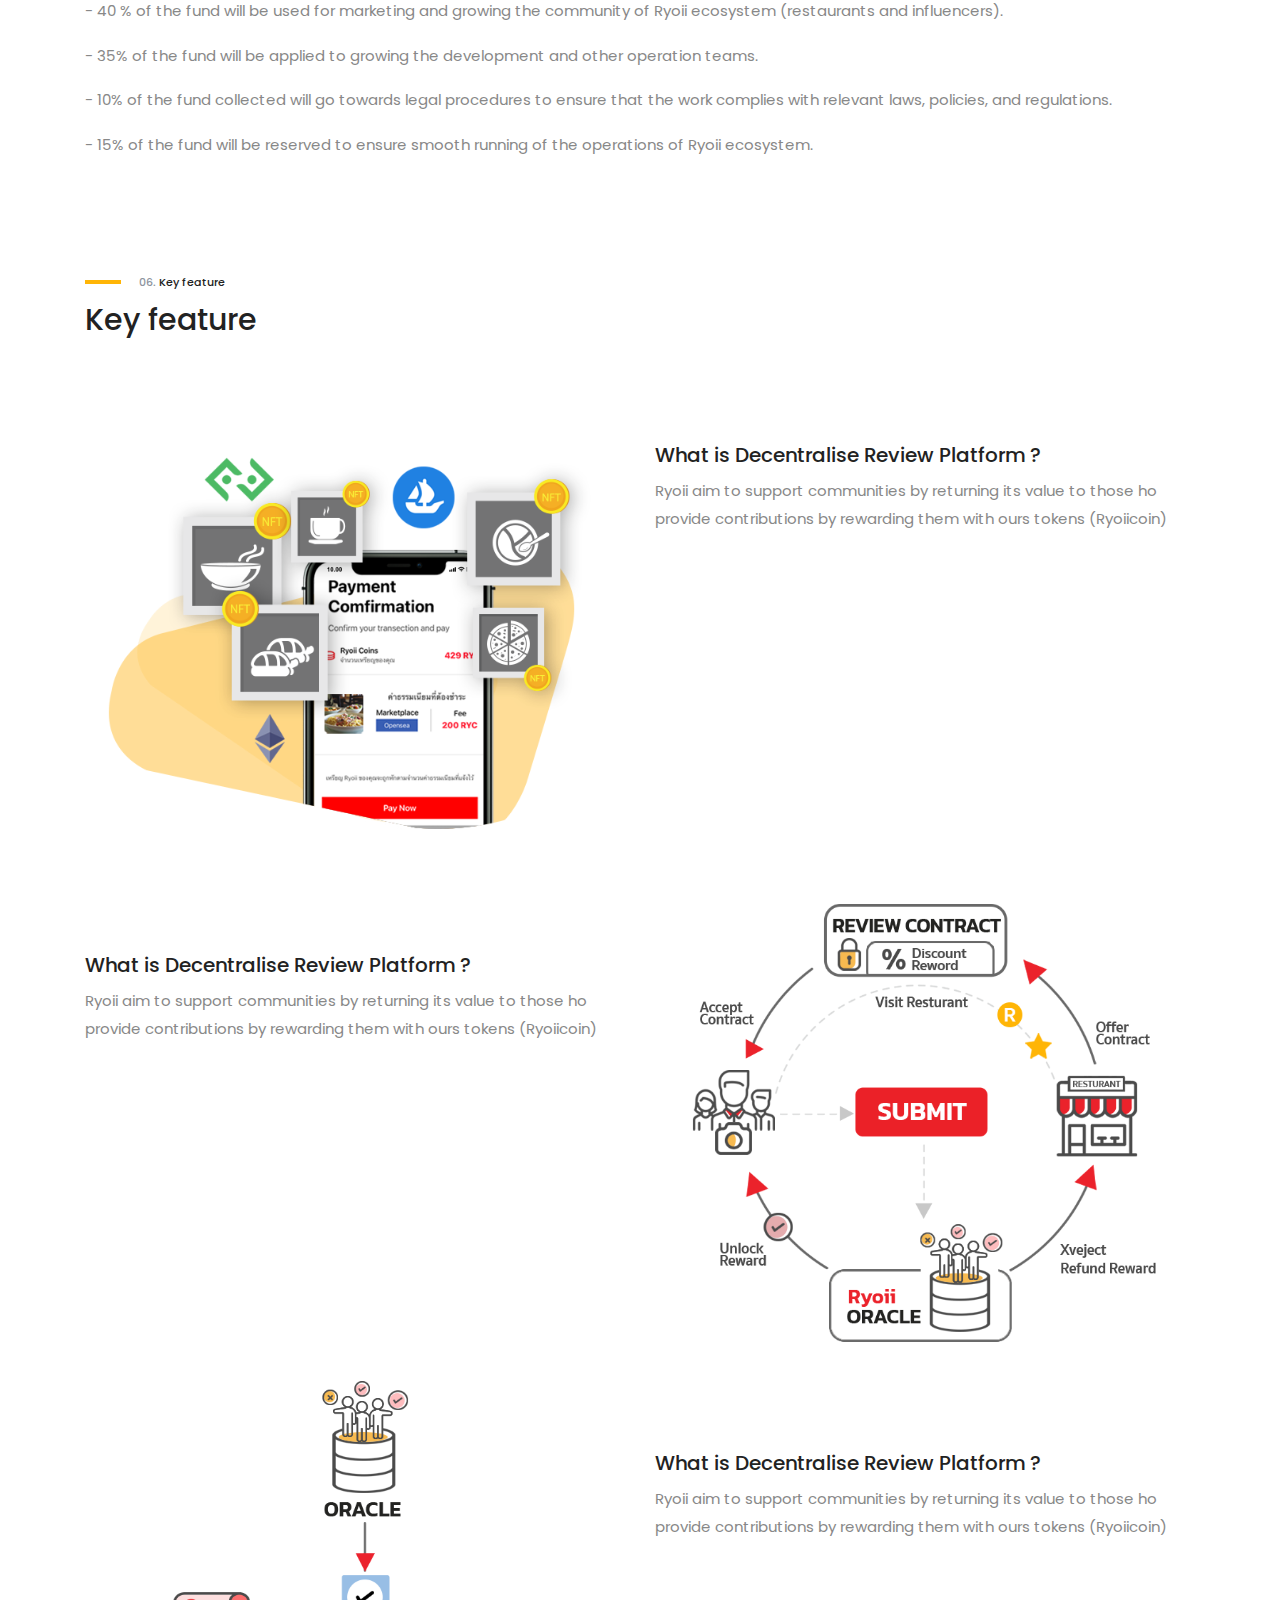
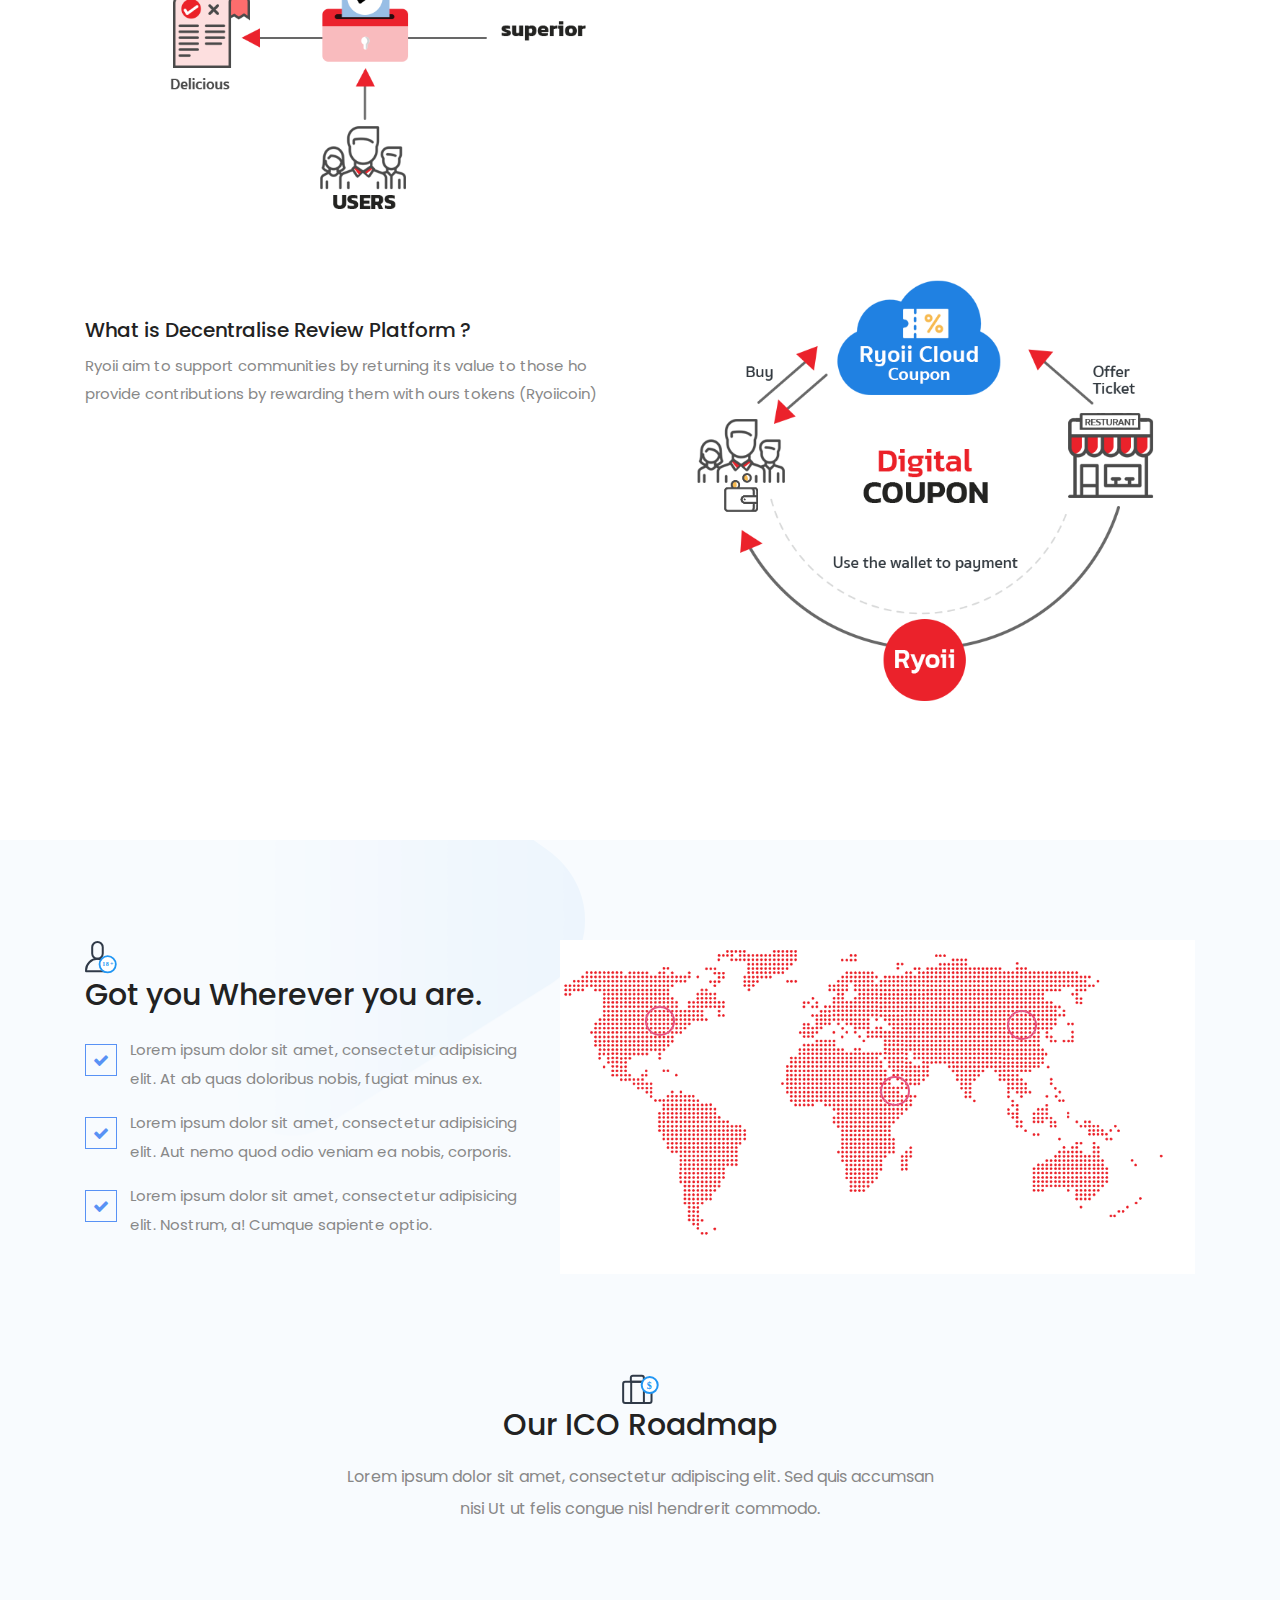
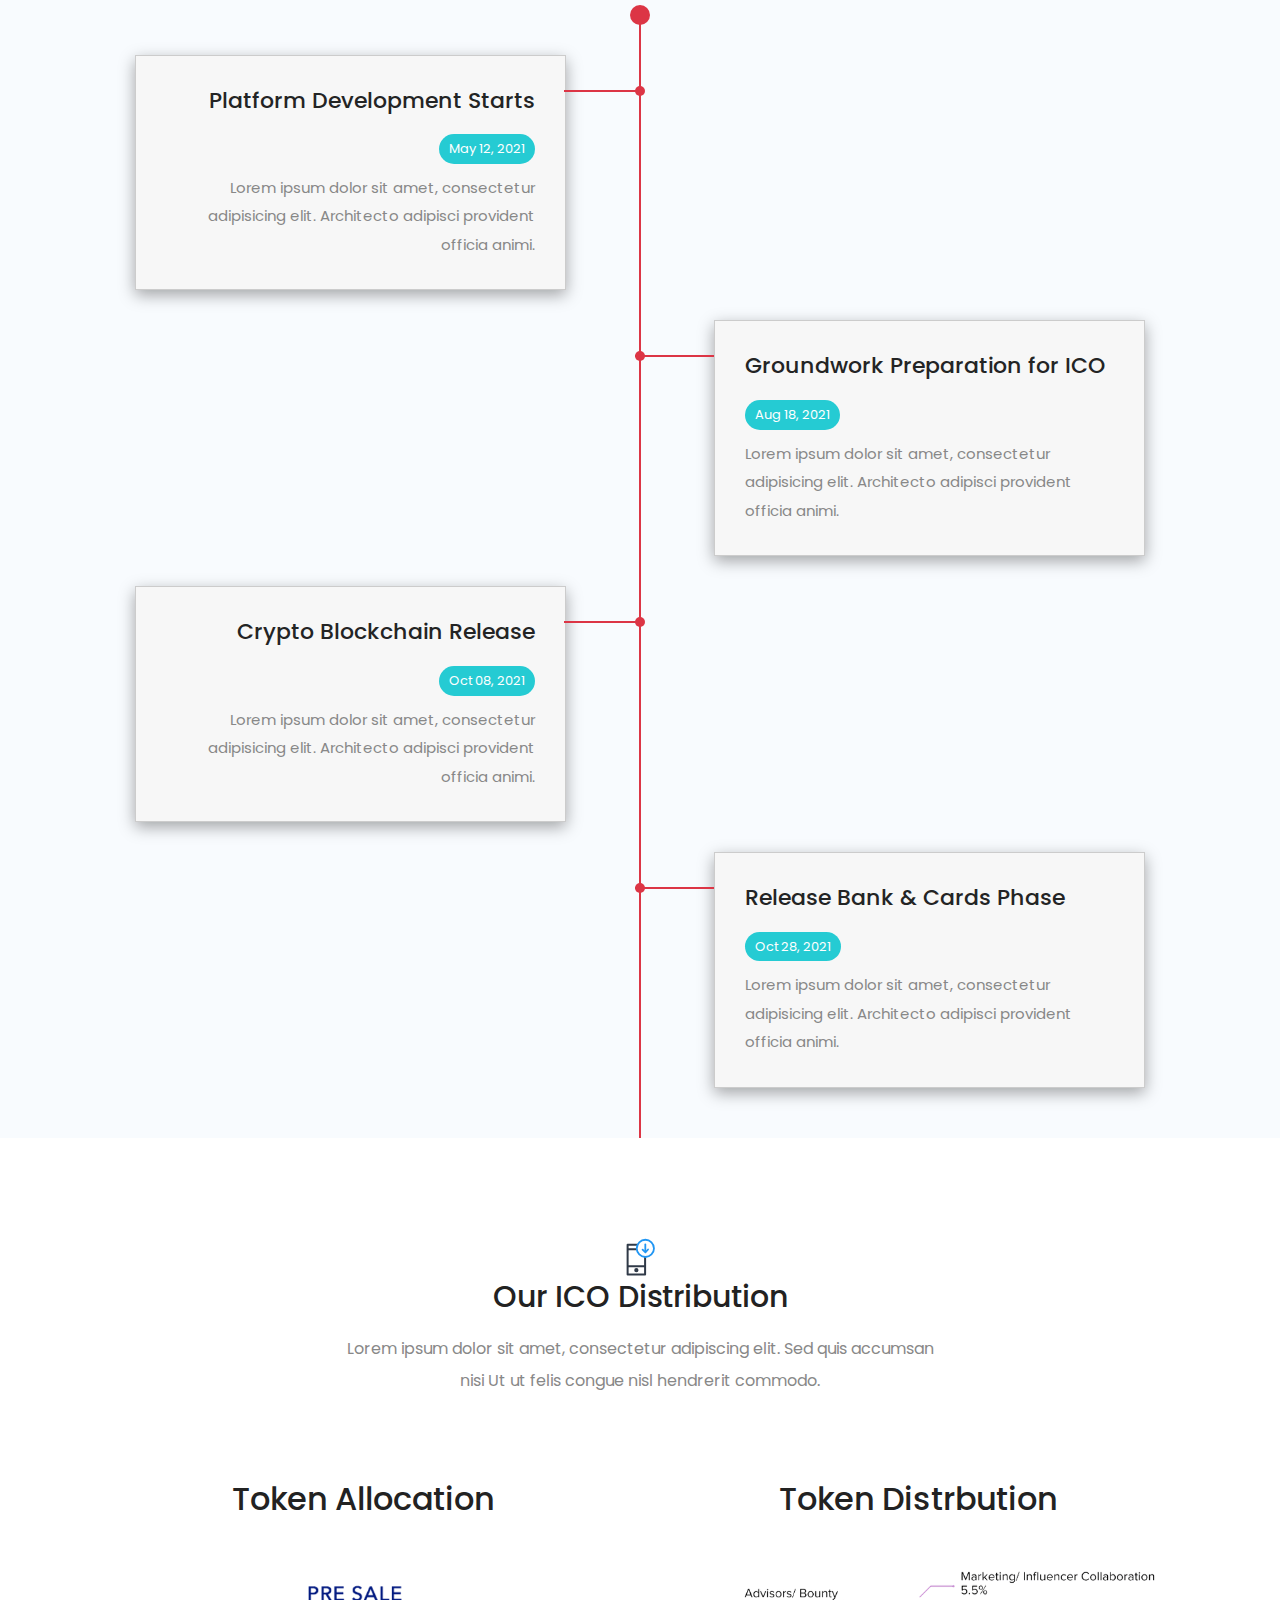
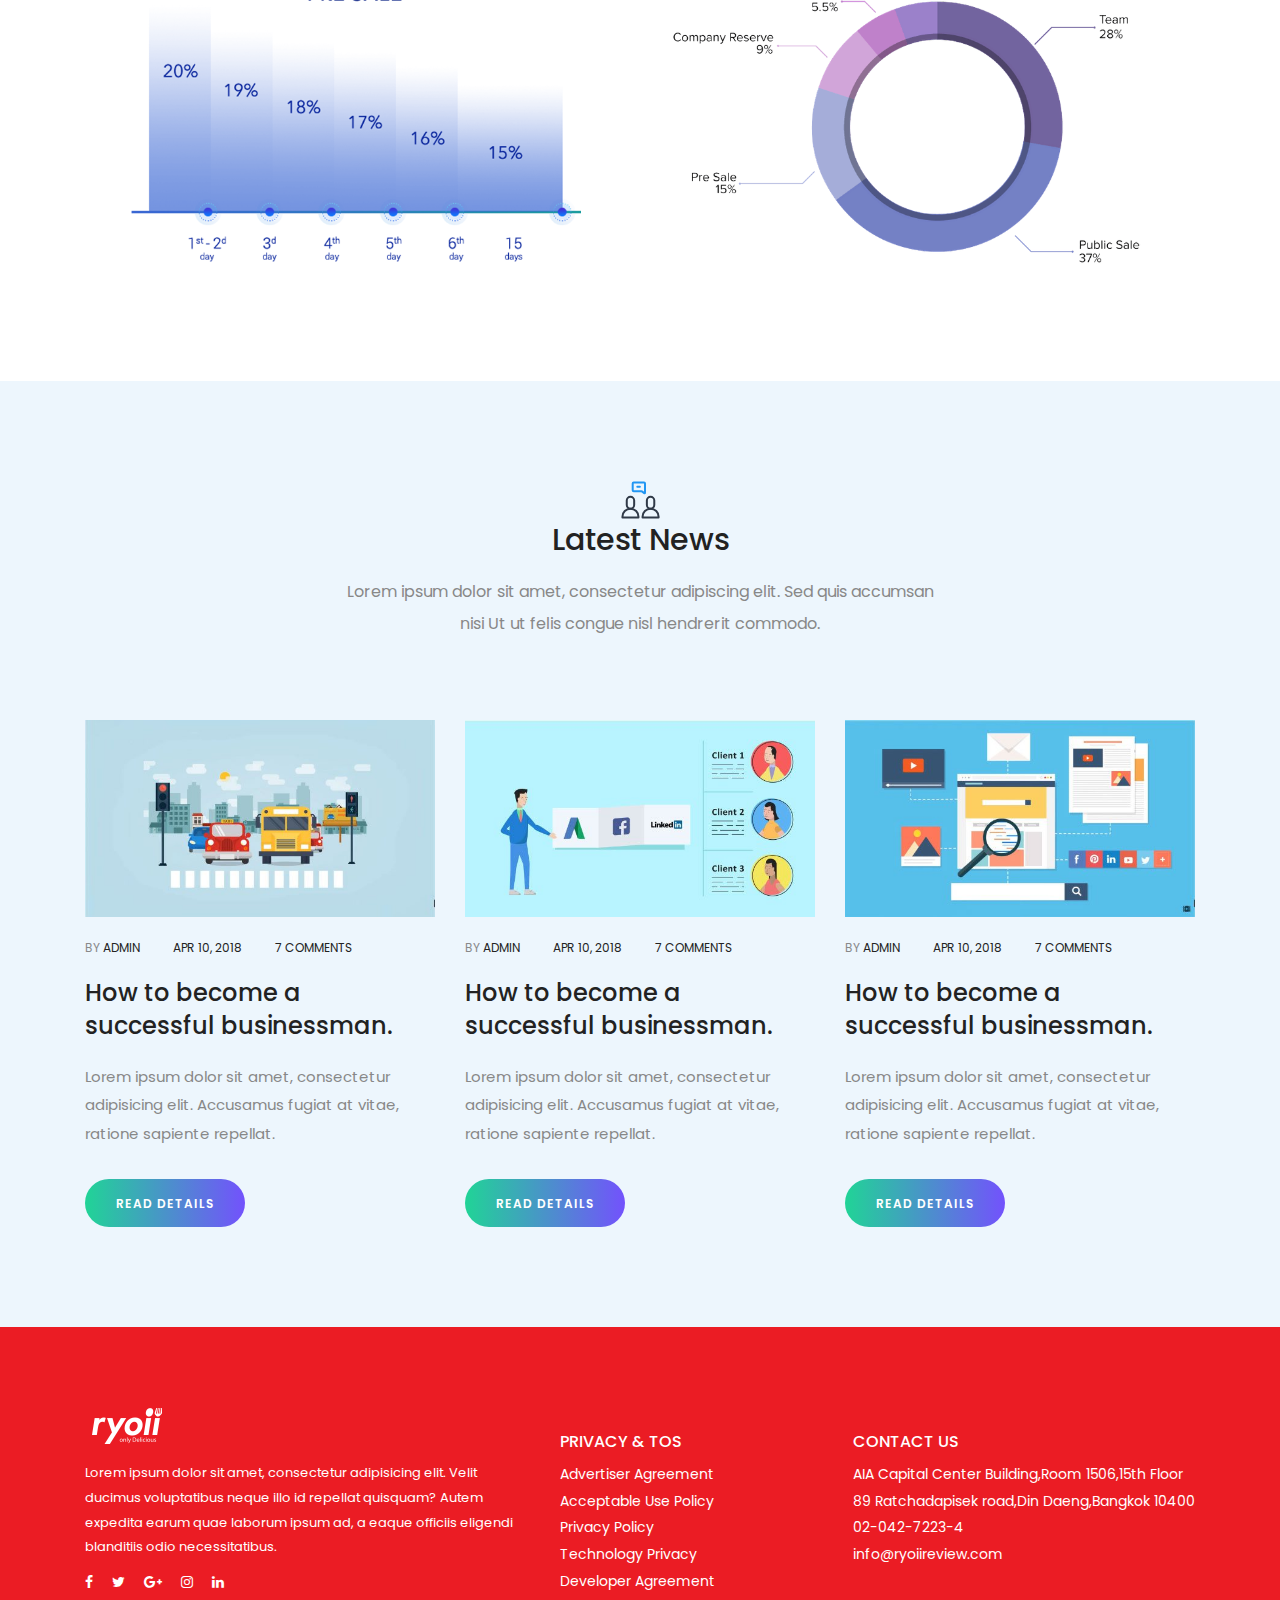
==== commit 135e1567: "add text" ====
--- a/index.html
+++ b/index.html
@@ -53,10 +53,10 @@
         .footer-area p{color:#FFFFFF;}
         .key-feature-contant{padding-top: 2rem;}
         
-        .wrap-bg-head-cover{width: 110%}
+        .wrap-bg-head-cover{width: 100%;max-height: 1250px;background-color: #FFFFFF;}
 
         .title-head-slide{
-            font-size: 0.65rem;
+            font-size: 1rem;
             line-height: 1.2;
         }
 
@@ -69,9 +69,8 @@
         }
 
         .text-head-slide{
-            font-size: 10px;
+            font-size: 0.8rem;
             color: #FFFFFF;
-            line-height: 1;
             font-weight: 400;
         }
 
@@ -146,6 +145,31 @@
 
         .feature-review-contract{margin-bottom: 3rem;}
 
+        .rw-bottom-cover-header{
+            position: absolute;left: 0;bottom:-89px;
+        }
+
+        .section-content{padding-left:15px;padding-right:15px;}        
+
+
+        .timeline-split .timeline::before,.timeline-split .timeline .block::before {
+            background:#dc3545 !important
+        }
+
+        .timeline-split .timeline .block::before {
+            background:#dc3545 !important
+        }
+
+        .timeline-split .timeline::after {
+            background:#dc3545 !important
+        }
+
+        .timeline-split .timeline .block.block-left::after, .timeline-split .timeline .block.block-right::after {
+            background:#dc3545 !important
+        }
+
+        .img-download-app{width:135px;}
+
         @media (min-width: 410px) { 
 
             .ry-wrap-box-btn-app-download{
@@ -155,43 +179,30 @@
             .ry-wrap-box-download{
                 margin-top:10px;
             }
+                     
+        } 
+
+        @media (min-width: 576px) { 
+                        
+            .rw-wrap-img-right{width:100%}
 
             .title-head-slide{
-                font-size: 0.75rem;
-            }
-            .text-head-slide{
+                font-size:1.25rem;
                 line-height: 1.2;
-            }
-        } 
-
-        @media (min-width: 576px) { 
-
-            .wrap-bg-head-cover{width: 100%}
-            .rw-wrap-img-right{width:100%}
-
-            .title-head-slide{
-                font-size:1.5rem;
-                line-height: 1.2;
-            }
-
-            .text-head-slide{
-                line-height: 1.4;
-                font-size: 0.75rem;
-            }
+            }            
 
         }
 
         /* Medium devices (tablets, 768px and up) */
         @media (min-width: 768px) { 
 
+            .section-content{padding-left:0px;padding-right:0px;}
+
             .rw-wrap-text-title{top: 78px;}
             .title-head-slide{
-                font-size: 2rem;
-                line-height: 1.2;
-            }
-            .text-head-slide{
-                font-size: 1rem;
-            }
+                font-size: 1.5rem;
+                line-height: 1.4;
+            }            
 
             .btn-cover-head {
                 display: block;
@@ -207,17 +218,21 @@
             .ry-wrap-box-bottom-btn{
                 margin-top: 15px;
             }
+
+            .img-download-app{width:89px;}
          }
 
         /*  Large devices (desktops, 992px and up) */
         @media (min-width: 992px) {  
+
+            .img-download-app{width:135px;}
+
+            .rw-bottom-cover-header{
+                bottom:-135px;
+            }
             
             .rw-wrap-text-title{
                 top:87px
-            }
-
-            .title-head-slide{
-                font-size: 2.5rem;
             }
 
             .ry-wrap-box-bottom-btn{
@@ -257,10 +272,8 @@
             }
 
             .text-head-slide{
-                line-height: 1.4;
                 font-size: 1.5rem;
             }
-
             
          }
 
@@ -269,11 +282,6 @@
 
          }
 
-         .hero-content.pizza {
-            background: url(public/images/cover_head.png) no-repeat right top;
-        }
-
-        .main-ilustration-10{background-image: none;}
     </style>
 
 </head>
@@ -322,11 +330,10 @@
     </header>
     <!-- ##### Header Area End ##### -->
 
-
-    <section class="clearfix" id="home" style="margin-bottom: 2rem;">    
-        <div style="position: relative;overflow: hidden;">
+    <section class="clearfix" id="home" style="margin-bottom: 2rem;display: none;">    
+        <div style="position: relative;overflow: hidden;width: 100%;margin: auto;">
             <div class="wrap-bg-head-cover">
-                <img src="public/images/cover_head.png" class="img-responsive center-block" />
+                <img src="public/images/cover_head.png" style="width:100%;" class="img-responsive center-block" />
             </div>
             <div class="rw-wrap-text-title">
                 <div class="container">
@@ -370,8 +377,8 @@
                     <img src="public/images/mobile_header.png" class="img-responsive" />
                 </div>
             </div>
-            <div style="position: absolute;left: 0;bottom:-135px;">
-                <img src="public/images/bg_bottom_cover_head1.png" class="img-responsive" />
+            <div class="rw-bottom-cover-header" style="width: 100%;">
+                <img src="public/images/bg_bottom_cover_head1.png" style="width: 100%;" class="img-responsive" />
             </div>
         </div>         
         <div class="wrap-box-bottom-btn"">
@@ -384,14 +391,66 @@
         </div>   
 
     </section>
+    
+    <section class="clearfix" id="home" style="margin-bottom: 2rem;">    
+        <div style="position: relative;overflow: hidden;width: 100%;margin: auto;">
+            <div class="wrap-bg-head-cover">
+                <img src="public/images/cover_head.png" style="width:100%;" class="img-responsive center-block" />
+            </div>
+            <div style="position:absolute;right: 0px;top: 115px;width:100%;">
+                <div class="container">
+                    <div style="width:65%;">
+                        <h1 class="title-head-slide">                        
+                            Decentralized blockchain-based <br>food review platform with NFT
+                        </h1>
+                        <div class="text-head-slide">
+                            ryoii is the world's first Blockchain-based restaurant review Platform
+                            that offers token rewards to users for high quality
+                            restaurant review embedded with NFTs features
+                        </div>
+
+                        <div class="ry-wrap-box-bottom-btn">
+                            <a href="#" class="btn-cover-head mr-3" style="background-color: #ffb506;border-color: #ffb506;">
+                                GET STARTED
+                            </a>
+                            <a href="#" class="btn-cover-head"> 
+                                GET WHITE PAPER
+                            </a>
+                        </div>
+    
+                        <div class="ry-wrap-box-download">
+                            <p style="color: #FFFFFF;font-size: 14px;margin-bottom: 8px;">Available for download</p>
+                            <div class="ry-wrap-box-btn-app-download">                        
+                                <a href="#">
+                                    <img src="public/images/btn_app_store.png" class="img-download-app" style="margin-right: 8px;" />
+                                </a>
+                                <a href="#"> 
+                                   <img src="public/images/btn_google_play.png" class="img-download-app" />
+                                </a>
+                            </div>
+                        </div>
+                    </div>                    
+                </div>
+                
+            </div>
+            <div class="container d-none d-lg-block d-md-block">
+                <div style="position:absolute;right: 0px;top:95px;width:45%;">
+                    <img src="public/images/mobile_header.png" class="img-responsive" />            
+                </div>
+                <div  style="width: 100%;position:absolute;left: 0px;bottom:-65px;">
+                    <img src="public/images/bg_bottom_cover_head1.png" style="width: 100%;" class="img-responsive" />
+                </div>
+            </div>
+        </div>
+    </section>
 
     <div class="clearfix"></div>
 
-	<!-- ##### Welcome Start ##### -->
-	<section class="clearfix" id="decentralise_review_platform">
+	<!-- ##### >What is Ryoii Start ##### -->
+	<section class="section-content clearfix" id="decentralise_review_platform">
 	    <div class="container">
 	        <div class="row align-items-center">	                
-	            <div class="col-12 col-lg-6">
+	            <div class="col-12 col-lg-6 d-lg-block d-none">
                     <div class="welcome-meter">
                         <img src="public/images/ryoii_community1.png" class="img-responsive center-block" alt="">
                     </div>
@@ -402,27 +461,56 @@
 	                        <h6 class="sc_item_subtitle"><b>01.</b> welcome</h6>
 	                    </div>
 	                    <h4 >What is Ryoii Decentralized Review Platform ?</h4>
-                       
+
+                        <div class="welcome-meter d-lg-none d-block mb-5" >
+                            <img src="public/images/ryoii_community1.png"  class="img-responsive center-block" alt="">
+                        </div>                                               
 	                    <p>
-                            Ryoii wants to create a decentralized review platform that uses advantages of token incentives and distributed ledgers to create immutable records and create filtered information layers to  filter out false and fake reviews
+                            Ryoii wants to create a decentralized review platform that uses advantages of token incentives and distributed ledgers to create immutable records and create filtered information layers to filter out false and fake reviews.
                         </p>
                         <p>
-                            <p>
-                                Ryoii wants to create a decentralized review platform that uses advantages of token incentives and distributed ledgers to create immutable records and create filtered information layers to  filter out false and fake reviews
-                            </p>
+                            Unlike the centralized one, we believe trustworthiness is the most important thing for a review platform and restaurant business.
                         </p>
                         <p>
-                            So, we want to create a new layer working as a trust information layer in our system to help us build strong community with strong incentives which  share the same goals and values to redefine new standards of a review platform business and drive the economic growth of the restaurant industry of the world 
+                            So, we want to create a new layer working as a trust information layer in our system to help us build strong community with strong incentives which share the same goals and values to redefine new standards of a review platform business and drive the economic growth of the restaurant industry of the world. 
                         </p>
 	                </div>
 	            </div>
 	        </div>
 	    </div>
 	</section>
-	<!-- ##### Welcome End ##### -->
+	<!-- ##### >What is Ryoii End ##### -->
+
+    <!-- ##### >Who is Ryoii and what do we do? Start ##### -->
+	<section class="section-content clearfix" id="decentralise_review_platform">
+	    <div class="container">
+	        <div class="row align-items-center">	                
+	            
+	            <div class="col-12 col-lg-12">
+	                <div class="who-we-contant">
+	                    <div class="text-left">
+	                        <h6 class="sc_item_subtitle"><b>01.</b> welcome</h6>
+	                    </div>
+	                    <h4 >What is Ryoii Decentralized Review Platform ?</h4>
+
+                        <div class="welcome-meter d-lg-none d-block mb-5" >
+                            <img src="public/images/ryoii_community1.png"  class="img-responsive center-block" alt="">
+                        </div>                                               
+	                    <p>
+                            Ryoii is a restaurant review website providing trustworthy restaurant information in Thailand since 2015. We have our own review platform (website), social media and a strong online community. Currently, we have more than 10,000 + restaurants in our database and our website has more than 1,000,000 visitors per month and growing daily.
+                        </p>            
+                        <p>
+                            We also have high visibility on social media with more than  170,000 followers in Facebook as well as high engagement between 2,000,000- 10,000,0000 engagements every month.
+                        </p>
+	                </div>
+	            </div>
+	        </div>
+	    </div>
+	</section>
+	<!-- ##### >Who is Ryoii and what do we do? End ##### -->
 
 	<!-- ##### Token Utilites Start ##### -->
-	<section class="section-padding-100 clearfix">
+	<section class="section-content section-padding-100 clearfix">
 	    <div class="container">
 	        <div class="row align-items-center">                    
 	            <div class="col-12 col-lg-8">
@@ -442,31 +530,31 @@
 	            <div class="col-12">                       
                     <div style="padding:30px 0px 0px 0px;overflow:hidden">
                         <div class="row text-center">
-                            <div class="col-md-3 col-sm-6 col-xs-12">
+                            <div class="col-md-3 col-sm-6 col-6">
                                 <img src="public/images/token_food.png" alt="">
                                 <h4 class="m-0">Food</h4>
-                                <p>
+                                <p style="line-height: 1.2;">
                                     Ryoii aim to support munities by
                                 </p>
                             </div>
-                            <div class= "col-md-3 col-sm-6 col-xs-12">
+                            <div class= "col-md-3 col-sm-6 col-6">
                                 <img src="public/images/token_review.png" alt="">
                                 <h4 class="m-0">Reviews</h4>
-                                <p>
+                                <p style="line-height: 1.2;">
                                     Ryoii aim to support munities by
                                 </p>
                             </div>
-                            <div class="col-md-3 col-sm-6 col-xs-12">
+                            <div class="col-md-3 col-sm-6 col-6">
                                 <img src="public/images/token_nft.png" alt="">
                                 <h4 class="m-0">NFTs</h4>
-                                <p>
+                                <p style="line-height: 1.2;">
                                     Ryoii aim to support munities by
                                 </p>
                             </div>
-                            <div class="col-md-3 col-sm-6 col-xs-12">
+                            <div class="col-md-3 col-sm-6 col-6">
                                 <img src="public/images/token_reward.png" alt="">
                                 <h4 class="m-0">Reward</h4>
-                                <p>
+                                <p style="line-height: 1.2;">
                                     Ryoii aim to support munities by
                                 </p>
                             </div>                    
@@ -479,7 +567,7 @@
 	<!-- ##### Token Utilites End ##### -->
 
     <!-- ##### Progress Start ##### -->
-    <section class="section-padding-100" style="background: url('public/images/bg_progress.png');background-repeat: no-repeat;background-size: cover;">
+    <section class="section-padding-100" style="background: url('public/images/bg_progress.png');background-repeat: no-repeat;background-size: cover;max-width: 1920px;margin: auto;">
         <div class="container">
             <div class="section-heading text-center">
                
@@ -505,7 +593,7 @@
     <div class="clearfix"></div>
 
     <!-- ##### Why decntralise Start ##### -->
-    <section class="about-us-area section-padding-100-0 clearfix" id="about">
+    <section class="section-content about-us-area section-padding-100-0 clearfix" id="about">
 	    <div class="container">
 	        <div class="row align-items-center">	                
 	            
@@ -515,21 +603,26 @@
 	                        <h6 class="sc_item_subtitle"><b>04.</b> Ryoii Decentralize System</h6>
 	                    </div>
 	                    <h4>Why do we go from centralized to decentralized ?</h4>
+
+                        <div class="welcome-meter d-lg-none d-block mb-5" >
+                            <img src="public/images/ryoii_decentralize.png"  class="img-responsive center-block" alt="">
+                        </div>  
+
 	                    <p>
-                            For 6 years in the industry, we can see that the problem is caused by the centralized review platform which is the big part for consumers’ decision to choose which restaurants to visit. According to bright local research, 82% of consumers have read fake reviews in the last year. This raises concerns about growing of fake and false reviews in the industry
+                            For 6 years in the industry, we can see that the problem is caused by the centralized review platform which is the big part for consumers’ decision to choose which restaurants to visit. According to bright local research, 82% of consumers have read fake reviews in the last year. This raises concerns about growing of fake and false reviews in the industry.
                         </p>
                         <p>
-                            Faking reviews is a big problem because it manipulates economic incentives that should drive the restaurant industry forward. Combined with the fast pace of information; faking reviews has now become a business itself. It is used as a tool to manipulate reputations which hurts the restaurant industry as a whole
+                            Faking reviews is a big problem because it manipulates economic incentives that should drive the restaurant industry forward. Combined with the fast pace of information; faking reviews has now become a business itself. It is used as a tool to manipulate reputations which hurts the restaurant industry as a whole.
                         </p>
                         <p>
-                            We have seen  a lot of restaurants get one star just because their competitors want to destroy their reputations and some not-so-good restaurants get 5 stars because they generate fake reviews for themselves. This misconduct will eventually cause downturns for the restaurant industry in the future
+                            We have seen a lot of restaurants get one star just because their competitors want to destroy their reputations and some not-so-good restaurants get 5 stars because they generate fake reviews for themselves. This misconduct will eventually cause downturns for the restaurant industry in the future.
                         </p>
                         <p>
-                            So, we have researched and decided to step in to create a decentralized blockchain based review platform that uses advantages of token incentives and distributed ledgers to create immutable records and a new kind of community that can get incentives from curating and maintaining trustworthiness of the platform that will eventually belong to them 
+                            So, we have researched and decided to step in to create a decentralized blockchain based review platform that uses advantages of token incentives and distributed ledgers to create immutable records and a new kind of community that can get incentives from curating and maintaining trustworthiness of the platform that will eventually belong to them. 
                         </p>
 	                </div>
 	            </div>
-                <div class="col-12 col-lg-6">
+                <div class="col-12 col-lg-6 d-lg-block d-none">
                     <div class="welcome-meter">
                         <img src="public/images/ryoii_decentralize.png" class="img-responsive center-block" alt="">
                     </div>
@@ -539,15 +632,55 @@
 	</section>
     <!-- ##### Why decntralise End ##### -->
 
-    <!-- ##### Our Solutions Start ##### -->
-    <section class="section-padding-100-0">
+     <!-- ##### from ideas to execution Start ##### -->
+     <section class="section-content section-padding-100-0">
         <div class="container">
-            <div class="section-heading text-center">
+            <div>
                
                 <div class="justify-content-center">
                     <h6 class="sc_item_subtitle"><b>05.</b> Ryoii Solutions</h6>
                 </div>
-                <h4 style="font-size: 30px;">Our Solutions</h4>
+                <h4 style="font-size: 30px;">from ideas to execution</h4>
+                
+                <p5>“An idea is worthless. Execution is everything.”</p5>
+
+                <p>
+                    To create innovations, most startups fail at the beginning because they can’t get tractions high enough to prove their business viability.
+                </p>
+                <p>
+                    So, despite having the traffic of more than 1,000,000 visitors every month , however, to avoid those pitfalls, 
+                    we carefully lay out the plans and we have decided to breakdown  our goals  into 3 phases as the milestones of achievement which are.
+                </p>     
+                <p>
+                    phase 1 community and utilities tokens focus
+                </p> 
+                <p>
+                    phase 3  Global expansion and DAO focus  
+                </p> 
+                <p>
+                    phase  2 trust information layers and decentralized application focus                   
+                </p>                       
+            </div>
+            
+ 
+        </div>
+    </section>
+    <!-- ##### from ideas to execution End ##### -->
+
+    <!-- ##### Our Solutions Start ##### -->
+    <section class="section-content section-padding-100-0">
+        <div class="container">
+            <div class=" text-center">
+               
+                <div class="justify-content-center">
+                    <h6 class="sc_item_subtitle"><b>05.</b> Ryoii Solutions</h6>
+                </div>
+                <h4>Our Solutions</h4>
+
+                <div class="mt-3 mb-5">
+                    <img src="public/images/ryoii_ecosystem.png" class="img-responsive center-block" alt="">
+                </div>
+
                 <p style="max-width: 100%;text-align: left;">
                     I am text block. Click edit button to change this text. Lorem ipsum dolor sit amet, consectetur adipiscing elit. Ut elit tellus, luctus nec ullamcorper mattis, pulvinar dapibus leo.
                 </p>
@@ -555,16 +688,262 @@
                     I am text block. Click edit button to change this text. Lorem ipsum dolor sit amet, consectetur adipiscing elit. Ut elit tellus, luctus nec ullamcorper mattis, pulvinar dapibus leo.
                 </p>                            
             </div>
+            
+ 
+        </div>
+    </section>
+    <!-- ##### Our Solutions End ##### -->
+
+     <!-- ##### NFT discount coupon  Start ##### -->
+     <section class="section-content section-padding-100-0">
+        <div class="container">
             <div>
-                <img src="public/images/ryoii_ecosystem.png" class="img-responsive center-block" alt="">
-            </div>
+               
+                <div class="justify-content-center">
+                    <h6 class="sc_item_subtitle"><b>05.</b> Ryoii Solutions</h6>
+                </div>
+                <h4 >NFT discount coupon </h4>
+
+                <p>
+                    In phase 1, our objective is to build and expand Ryoii community. So, we use NFT to create NFT discount tokens that users can exchange their Ryoii tokens to NFT discount coupons that can be used at participating restaurants.                    
+                </p>
+                <p>
+                    So, despite having the traffic of more than 1,000,000 visitors every month , however, to avoid those pitfalls, 
+                    we carefully lay out the plans and we have decided to breakdown  our goals  into 3 phases as the milestones of achievement which are.
+                </p>     
+                <p>
+                    Currently, we have more than 50 restaurants participating in our NFT coupon campaign and we have created more than 1,000 coupons in our ecosystem,
+                </p> 
+                <p>
+                    if you are restaurants and want to join our campaign please contact us via www.abcdefg.com/signup
+                </p> 
+                <p>
+                    (see participating restaurants below)                   
+                </p>                       
+            </div>
+            
  
         </div>
     </section>
-    <!-- ##### Our Solutions End ##### -->
+    <!-- ##### NFT discount coupon  End ##### -->
+
+    <!-- ##### NFT discount coupon  Start ##### -->
+    <section class="section-content section-padding-100-0">
+        <div class="container">
+            <div>               
+                <div class="justify-content-center">
+                    <h6 class="sc_item_subtitle"><b>05.</b> Ryoii Solutions</h6>
+                </div>
+                <h4 >token utilities (ready to use)</h4>
+
+                <p>
+                    Ryoii token (RYC) is the token utilities that can be used within Ryoii ecosystem.
+                 </p>
+                 <p> 
+                Users can exchange Ryoii tokens for NFT discount coupons and can use them as a discount at participating restaurants. Moreover, users can exchange Ryoii tokens as a fee for minting NFT reviews which is the new way to review using the NFT technology, and also can get rewards for their contributions. 
+                </p>
+                <p>
+                For the restaurants, Currently, the restaurants who join our ecosystem can exchange Ryoii tokens for advertising and review services from Ryoii team.
+                </p>
+                <p>
+                And in the future, they will be offered the ability to exchange their Ryoii tokens for premium services such as payment for ads, creating of NFT promotions, tips for users, or buying NFT reviews from users.
+                </p>                           
+            </div>            
+        </div>
+    </section>
+    <!-- ##### NFT discount coupon  End ##### -->
+
+    <!-- ##### Our mobile app send and receive token  Start ##### -->
+    <section class="section-content section-padding-100-0">
+        <div class="container">
+            <div>               
+                <div class="justify-content-center">
+                    <h6 class="sc_item_subtitle"><b>05.</b> Ryoii Solutions</h6>
+                </div>
+                <h4 >Our mobile app send and receive token)</h4>
+                <p>
+                    We will lunch our iOS mobile app at beginning of December (before the 1st sale event). For the android beta version, we will launch in February 2022 and users can download it from Play Store. 
+                    Our app will offer the ability to send and receive tokens within our ecosystem. 
+                </p>
+                <p>
+                    Users can either use our tokens or send them to their friends or restaurants. Restaurants can send our tokens as a gift for customers and can also participate with decentralized applications within our ecosystem.  
+                </p>
+                <p>
+                And in the future, they will be offered the ability to exchange their Ryoii tokens for premium services such as payment for ads, creating of NFT promotions, tips for users, or buying NFT reviews from users.
+                </p>                           
+            </div>            
+        </div>
+    </section>
+    <!-- ##### Our mobile app send and receive token End ##### -->
+
+    <!-- ##### nft coupons Start ##### -->
+    <section class="section-content section-padding-100-0">
+        <div class="container">
+            <div>               
+                <div class="justify-content-center">
+                    <h6 class="sc_item_subtitle"><b>05.</b> Ryoii Solutions</h6>
+                </div>
+                <h4>nft coupons</h4>
+                <p>
+                    Users can exchange Ryoii tokens for  NFT coupons in our app  and this NFT can be used at participating restaurants as a discount for their meals.
+                </p>
+                <p>
+                    The restaurants  participating in our ecosystem can use premium features not only to create NFT campaigns but also get insight reports at the end of the campaign.
+                </p>                           
+            </div>            
+        </div>
+    </section>
+    <!-- ##### nft coupons End ##### -->
+
+    <!-- ##### nft review Start ##### -->
+    <section class="section-content section-padding-100-0">
+        <div class="container">
+            <div>               
+                <div class="justify-content-center">
+                    <h6 class="sc_item_subtitle"><b>05.</b> Ryoii Solutions</h6>
+                </div>
+                <h4>nft review</h4>
+                <p>
+                    This will be the first time that you can have the  ownership of your own reviews, get tips from  restaurants for your quality and honest reviews, and also, create NFT with just a fraction of the cost.
+                </p>
+                <p>
+                    We have a plan to connect the API with the marketplace, then, users can list their NFT from our app to well known marketplaces such as OpenSea for sales. They will also be offered the ability to choose the chains to minimise gas fee (Etherium or Polygon). Currently, we have a proof of concept and have finished the testing but the full features will be launched at the beginning of March according to our roadmap (please see the roadmap below).
+                </p>                           
+            </div>            
+        </div>
+    </section>
+    <!-- ##### nft review End ##### -->
+
+    <!-- ##### Other keyFeature  Start ##### -->
+	<section class="section-content section-padding-100 clearfix" id="key_feature">
+	    <div class="container">
+	        <div class="row align-items-center">	                
+	            <div class="col-12">
+	                <div class="who-we-contant">
+	                    <div class="text-left">
+	                        <h6 class="sc_item_subtitle"><b>06.</b>Other Key feature</h6>
+	                    </div>
+	                    <h4 >Other Key feature</h4>	                    
+	                </div>
+	            </div>
+	        </div>
+            <div class="row">	                
+	            <div class="col-12 col-lg-6 d-lg-block d-none">
+                    <div class="welcome-meter">
+                        <img src="public/images/payment_comfirmation.png" class="img-responsive center-block" alt="">
+                    </div>
+                </div>
+	            <div class="col-12 col-lg-6">
+	                <div class="key-feature-contant">
+	                    <h5>Reward mechanism</h5>
+
+                        <div class="welcome-meter d-lg-none d-block mb-5 mt-3" style="margin-top:-65px;">
+                            <img src="public/images/payment_comfirmation.png"  class="img-responsive center-block" alt="">
+                        </div>   
+                        <p>
+                            We have plans to launch a reward model for contributors, both users and restaurants, in Q1 2022   
+                        </p>
+                        <p>
+                            To ensure fair reward distribution and prevent inflation of our tokens, we will use reward tokens that can be redeemed to RYC and also use a reward pool and a tier system to prevent malicious actors from gaming the system.  
+                        </p>
+                        <p>
+                            There are multiple ways for users to earn Ryoii reward tokens including the rewards from verified reviews, user referrals, edit or creating new restaurant details or participating in the oracle peer review process, etc.
+                        </p>
+                        <p>
+                            (see more details about a reward pool and distribution from our white papers)
+                        </p>    
+                                    
+	                </div>
+	            </div>
+            </div>
+
+            <div class="row">	    
+               
+                <div class="col-12 col-lg-6">
+	                <div class="key-feature-contant">
+	                    <h5>influencer platform</h5>
+
+                        <div class="welcome-meter d-lg-none d-block mb-5 mt-3" style="margin-top:-65px;">
+                            <img src="public/images/review_contract.png"  class="img-responsive center-block" alt="">
+                        </div>  
+
+	                    <p>
+                            We want to build a trusted influencer platform to ensure the validity and quality of the contents. Our decentralized influencer platform will replace filter algorithms with an active and collaborative community called “oracle layer” which uses machine learning to suggest suitable reviewers based on the criteria such as food preferences or choose people who have really visited those restaurants.
+                        </p>
+                        <p>
+                            After the oracle layer has been launched, we will provide restaurants the feature of  hiring influencers to create reviews. The restaurants can offer incentives to influencers via our smart contract but influencers will receive those incentives only if they provide trustworthy contents that have passed the process of the peer reviews from “oracle layer”  and have successfully been published on our platform.  
+                        </p>
+                        <p>
+                            *We have a plan to launch our decentralized influencer platform in Q4 2022.   
+                        </p>
+	                </div>
+	            </div>
+                <div class="col-12 col-lg-6 d-lg-block d-none">
+                    <div class="feature-review-contract">
+                        <img src="public/images/review_contract.png" class="img-responsive center-block" alt="">
+                    </div>
+                </div>
+            </div>
+	    </div>
+	</section>
+	<!-- ##### Other keyFeature End ##### -->
+
+    <!-- ##### Our Roadmap Start ##### -->
+    <section class="section-content section-padding-100-0">
+        <div class="container">
+            <>               
+                <div class="justify-content-center">
+                    <h6 class="sc_item_subtitle"><b>05.</b>Our Roadmap</h6>
+                </div>
+                <h4>Our Roadmap</h4>
+                <h5>token supply and allocation</h5>
+                <p>
+                    Ryoii tokens will be the total and finite supply of 300,000,000 RYC.                    
+                </p>
+                <p>
+                    As described in the execution plan, we will release  the tokens of 100,000,000 RYC per phase. So, at 1st sale event, only 100,000,000 will be released to the ecosystem and another 200,000,000 RYC will held in reserve by Ryoii team which will be release later according to the phase implementation; (100,000,000 RYC per phase) 
+                 </p>
+                <p>
+                    In 1st presale event, 50,000,000 RYC will be listed for sale as part of the sale event and 50,000,000 RYC will be distributed in proportion as follows 
+                </p>       
+                <h5>1st sale token allocation </h5>       
+                <p>
+                    Private sales
+10% of the tokens (10,000,000) will go to private sales with 50% discount. They will be locked for 6 months and after 6 months 50% of that (5,000,000 tokens) will be unlocked. For the other half, each 10% of it will be unlocked every month after that.
+                </p>     
+                <p>IDO sales</p>    
+                <p>Public sale </p>    
+            </div>            
+        </div>
+    </section>
+    <!-- ##### Our Roadmap End ##### -->
+
+    <!-- ##### use of fund Start ##### -->
+    <section class="section-content section-padding-100-0">
+        <div class="container">
+            <div>               
+                <div class="justify-content-center">
+                    <h6 class="sc_item_subtitle"><b>05.</b>use of fund</h6>
+                </div>
+                <h4>use of fund</h4>
+                <p>
+                    -	40 % of the fund will be used for marketing and growing the community  of Ryoii ecosystem (restaurants and influencers).                  
+                </p>
+                <p>
+                    -	35% of  the fund will be applied to growing the development and other operation teams. </p>
+                <p>
+                    -	10% of the fund collected will go towards legal procedures to ensure that the work complies with relevant laws, policies, and regulations.
+                </p>  
+                <p>
+                    -	15% of the fund will be reserved  to ensure smooth running of the operations of Ryoii ecosystem.
+                </p>                          
+            </div>            
+        </div>
+    </section>
+    <!-- ##### use of fund End ##### -->
 
 	<!-- ##### KeyFeature Start ##### -->
-	<section class="section-padding-100 clearfix" id="key_feature">
+	<section class="section-content section-padding-100 clearfix" id="key_feature">
 	    <div class="container">
 	        <div class="row align-items-center">	                
 	            <div class="col-12">
@@ -585,14 +964,17 @@
 	            <div class="col-12 col-lg-6">
 	                <div class="key-feature-contant">
 	                    <h5>What is Decentralise Review Platform ?</h5>
+
+                        <div class="welcome-meter d-lg-none d-block mb-5 mt-3" style="margin-top:-65px;">
+                            <img src="public/images/payment_comfirmation.png"  class="img-responsive center-block" alt="">
+                        </div>   
+
 	                    <p>
                             Ryoii aim to support communities by returning its value
                             to those ho provide contributions by rewarding them
                             with ours tokens (Ryoiicoin)
                         </p>    
-                        <div class="welcome-meter d-lg-none d-block mb-5" style="margin-top:-65px;">
-                            <img src="public/images/payment_comfirmation.png"  class="img-responsive center-block" alt="">
-                        </div>                
+                                    
 	                </div>
 	            </div>
             </div>
@@ -602,13 +984,18 @@
                 <div class="col-12 col-lg-6">
 	                <div class="key-feature-contant">
 	                    <h5>What is Decentralise Review Platform ?</h5>
+
+                        <div class="welcome-meter d-lg-none d-block mb-5 mt-3" style="margin-top:-65px;">
+                            <img src="public/images/review_contract.png"  class="img-responsive center-block" alt="">
+                        </div>  
+
 	                    <p>
                             Ryoii aim to support communities by returning its value
                             to those ho provide contributions by rewarding them
                             with ours tokens (Ryoiicoin)</p>
 	                </div>
 	            </div>
-                <div class="col-12 col-lg-6">
+                <div class="col-12 col-lg-6 d-lg-block d-none">
                     <div class="feature-review-contract">
                         <img src="public/images/review_contract.png" class="img-responsive center-block" alt="">
                     </div>
@@ -624,14 +1011,17 @@
 	            <div class="col-12 col-lg-6">
 	                <div class="key-feature-contant">
 	                    <h5>What is Decentralise Review Platform ?</h5>
+
+                        <div class="welcome-meter mb-5 d-lg-none d-block">
+                            <img src="public/images/oracle1.png" class="img-responsive center-block" alt="">
+                        </div>
+
 	                    <p>
                             Ryoii aim to support communities by returning its value
                             to those ho provide contributions by rewarding them
                             with ours tokens (Ryoiicoin)
                         </p>
-                        <div class="welcome-meter mb-5 d-lg-none d-block">
-                            <img src="public/images/oracle1.png" class="img-responsive center-block" alt="">
-                        </div>
+                       
 	                </div>
 	            </div>
             </div>
@@ -640,13 +1030,19 @@
                 <div class="col-12 col-lg-6">
 	                <div class="key-feature-contant">
 	                    <h5>What is Decentralise Review Platform ?</h5>
+
+
+                        <div class="welcome-meter mb-5 d-lg-none d-block">
+                            <img src="public/images/digital_coupon1.png" class="img-responsive center-block" alt="">
+                        </div>
+                        
 	                    <p>
                             Ryoii aim to support communities by returning its value
                             to those ho provide contributions by rewarding them
                             with ours tokens (Ryoiicoin)</p>
 	                </div>
 	            </div>
-                <div class="col-12 col-lg-6">
+                <div class="col-12 col-lg-6 d-lg-block d-none">
                     <div class="welcome-meter">
                         <img src="public/images/digital_coupon1.png" class="img-responsive center-block" alt="">
                     </div>
@@ -658,7 +1054,7 @@
 	<!-- ##### KeyFeature End ##### -->
     
     <!-- ##### Got you Wherever you are start ##### -->
-    <section class="spread-map" style="background-image: url('img/bg-img/bread-bg.png');padding-bottom: 0px;">
+    <section class="section-content spread-map" style="background-image: url('img/bg-img/bread-bg.png');padding-bottom: 0px;">
         <div class="container">
             <div class="row">
                 <div class="col-md-5 col-xs-12">
@@ -717,7 +1113,7 @@
     <!-- ##### Got you Wherever you are End ##### -->
 
     <!-- ##### Our roadmap Area start ##### -->
-    <section class="roadmap section-padding-100-0" style="background:#f8fbfe" id="roadmap">
+    <section class="section-content roadmap section-padding-100-0" style="background:#f8fbfe" id="roadmap">
         
         <div class="container">
             <div class="section-heading text-center">
@@ -765,7 +1161,7 @@
     <!-- ##### Our roadmap Area End ##### -->
 
     <!-- ##### token-distribution Area start ##### -->
-    <section class="token-distribution section-padding-100-0">
+    <section class="section-content token-distribution section-padding-100-0">
         <div class="container">
             
             <div class="section-heading text-center">
@@ -795,7 +1191,7 @@
     <!-- ##### token-distribution Area End ##### -->
     
     <!-- ##### Blog Area Start ##### -->
-    <section class="our_blog_area clearfix section-padding-100-0" id="blog">
+    <section class="section-content our_blog_area clearfix section-padding-100-0" id="blog">
         <div class="container">
             <div class="row">
                 <div class="col-12">
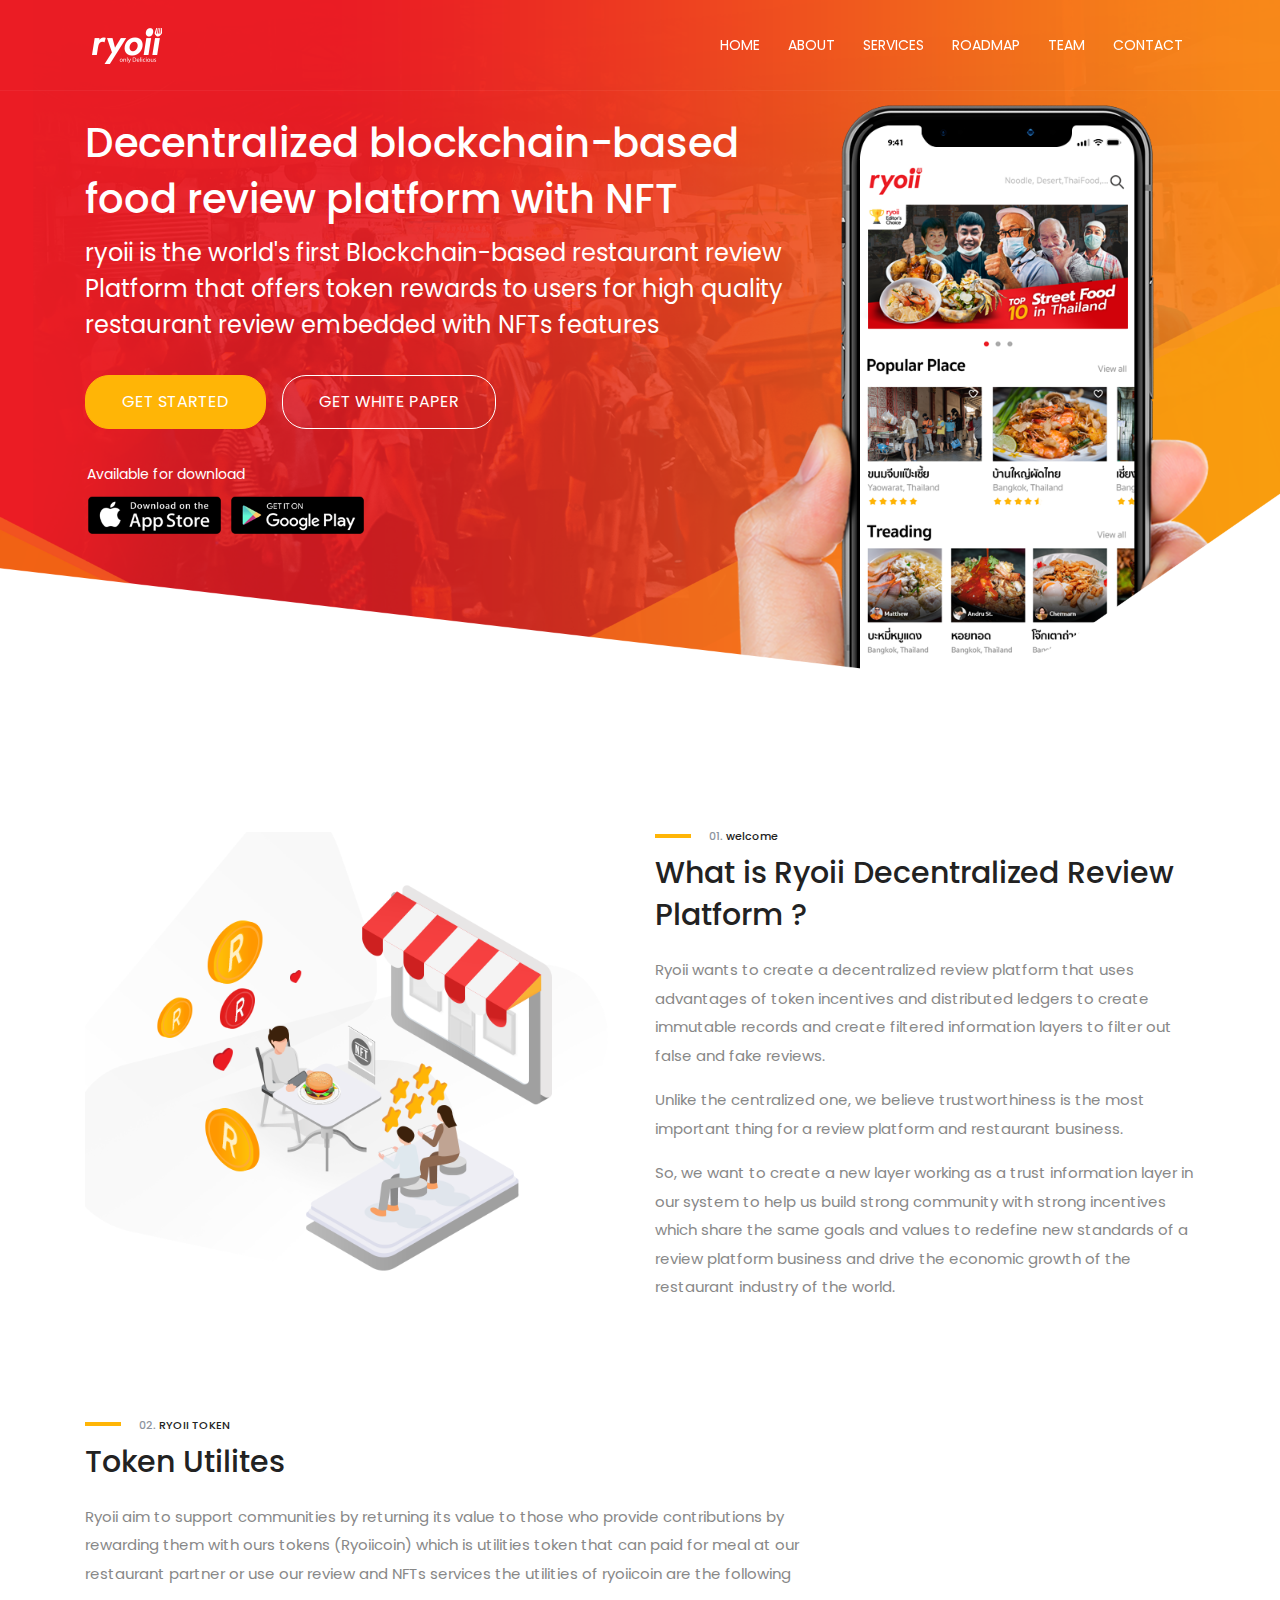
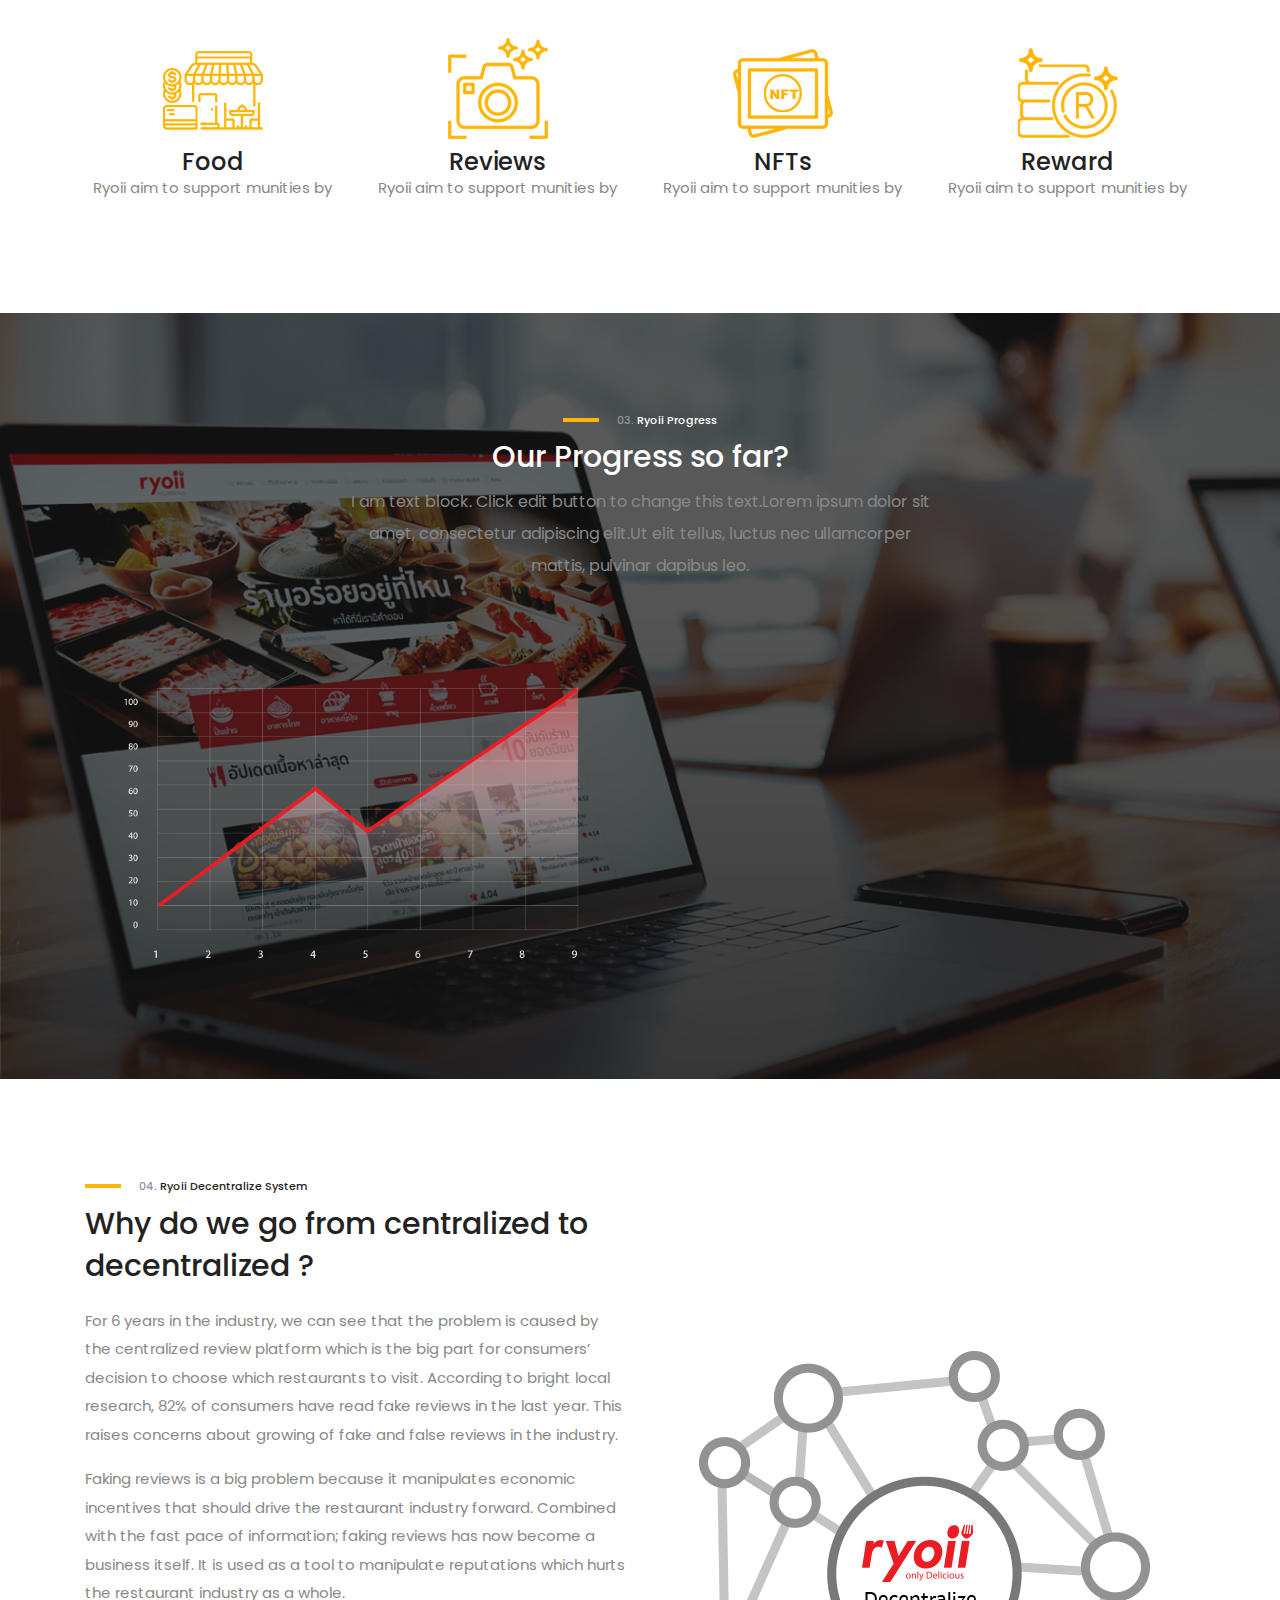
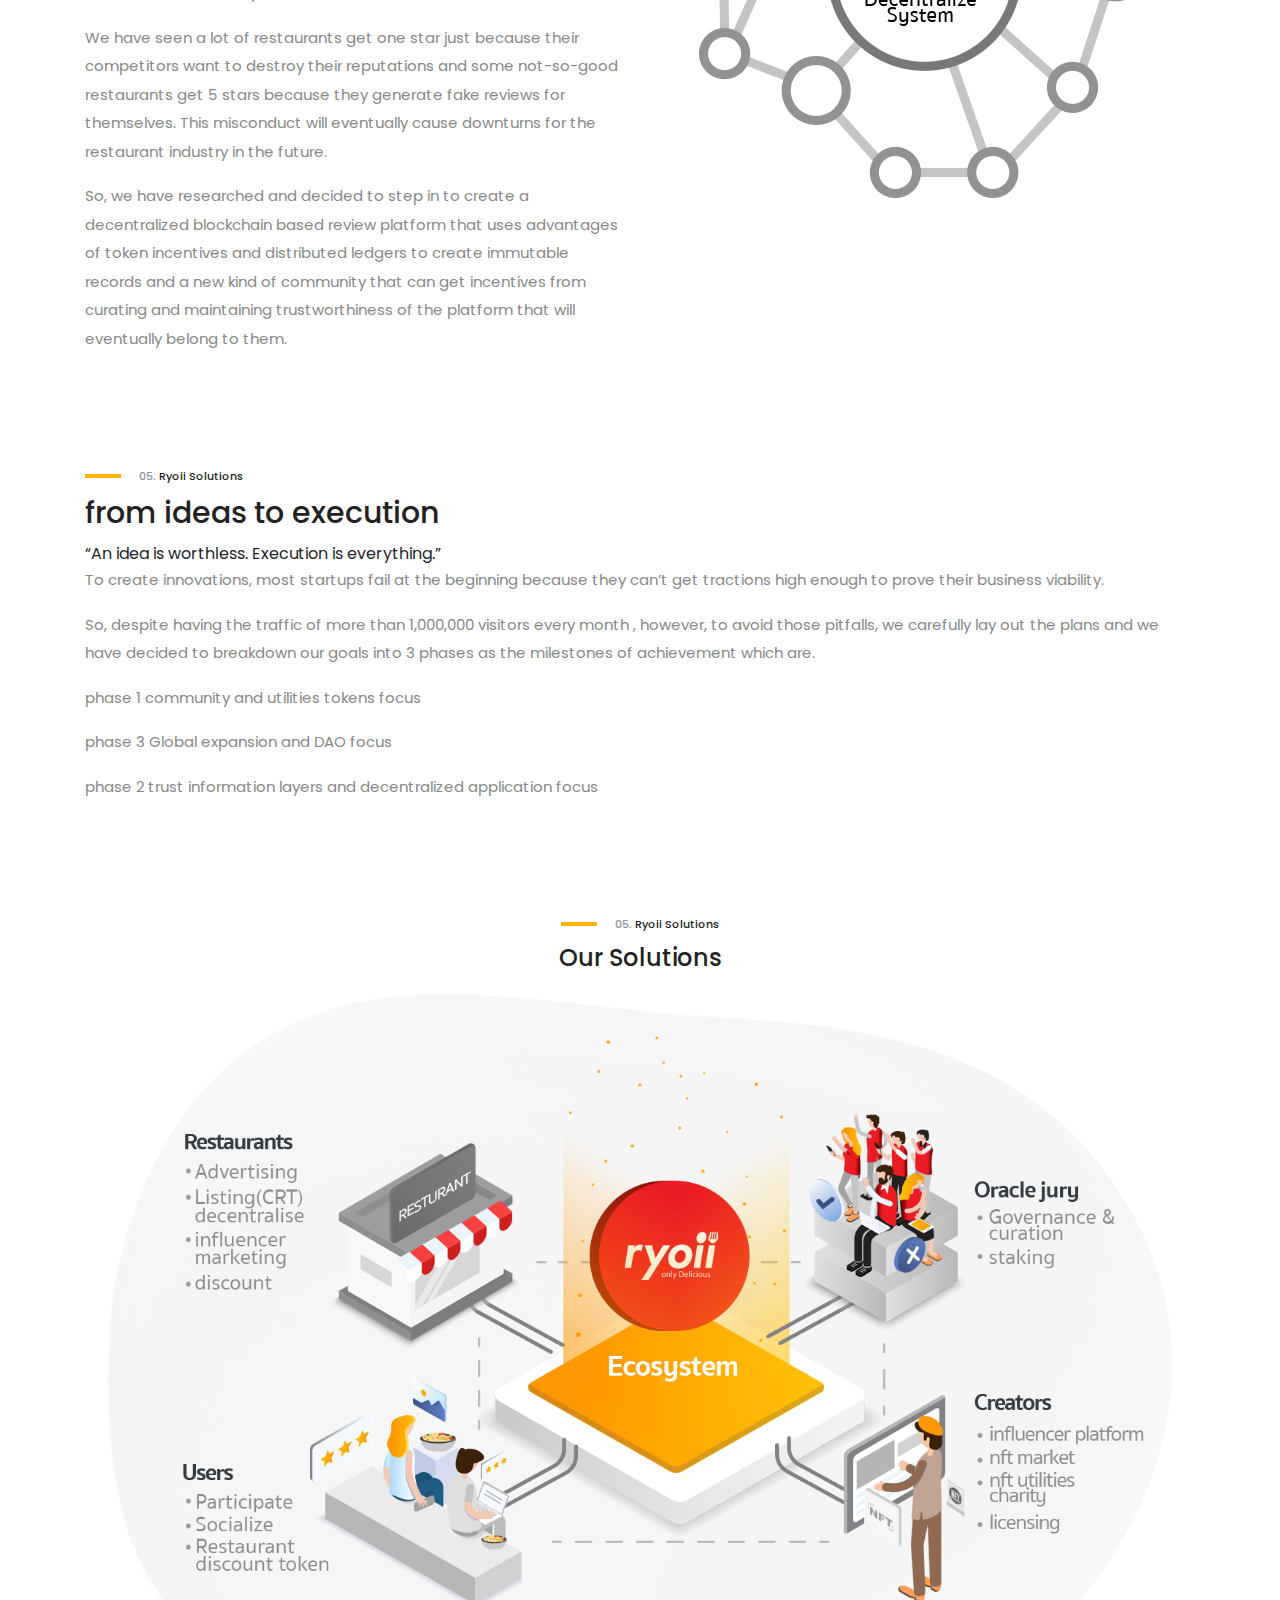
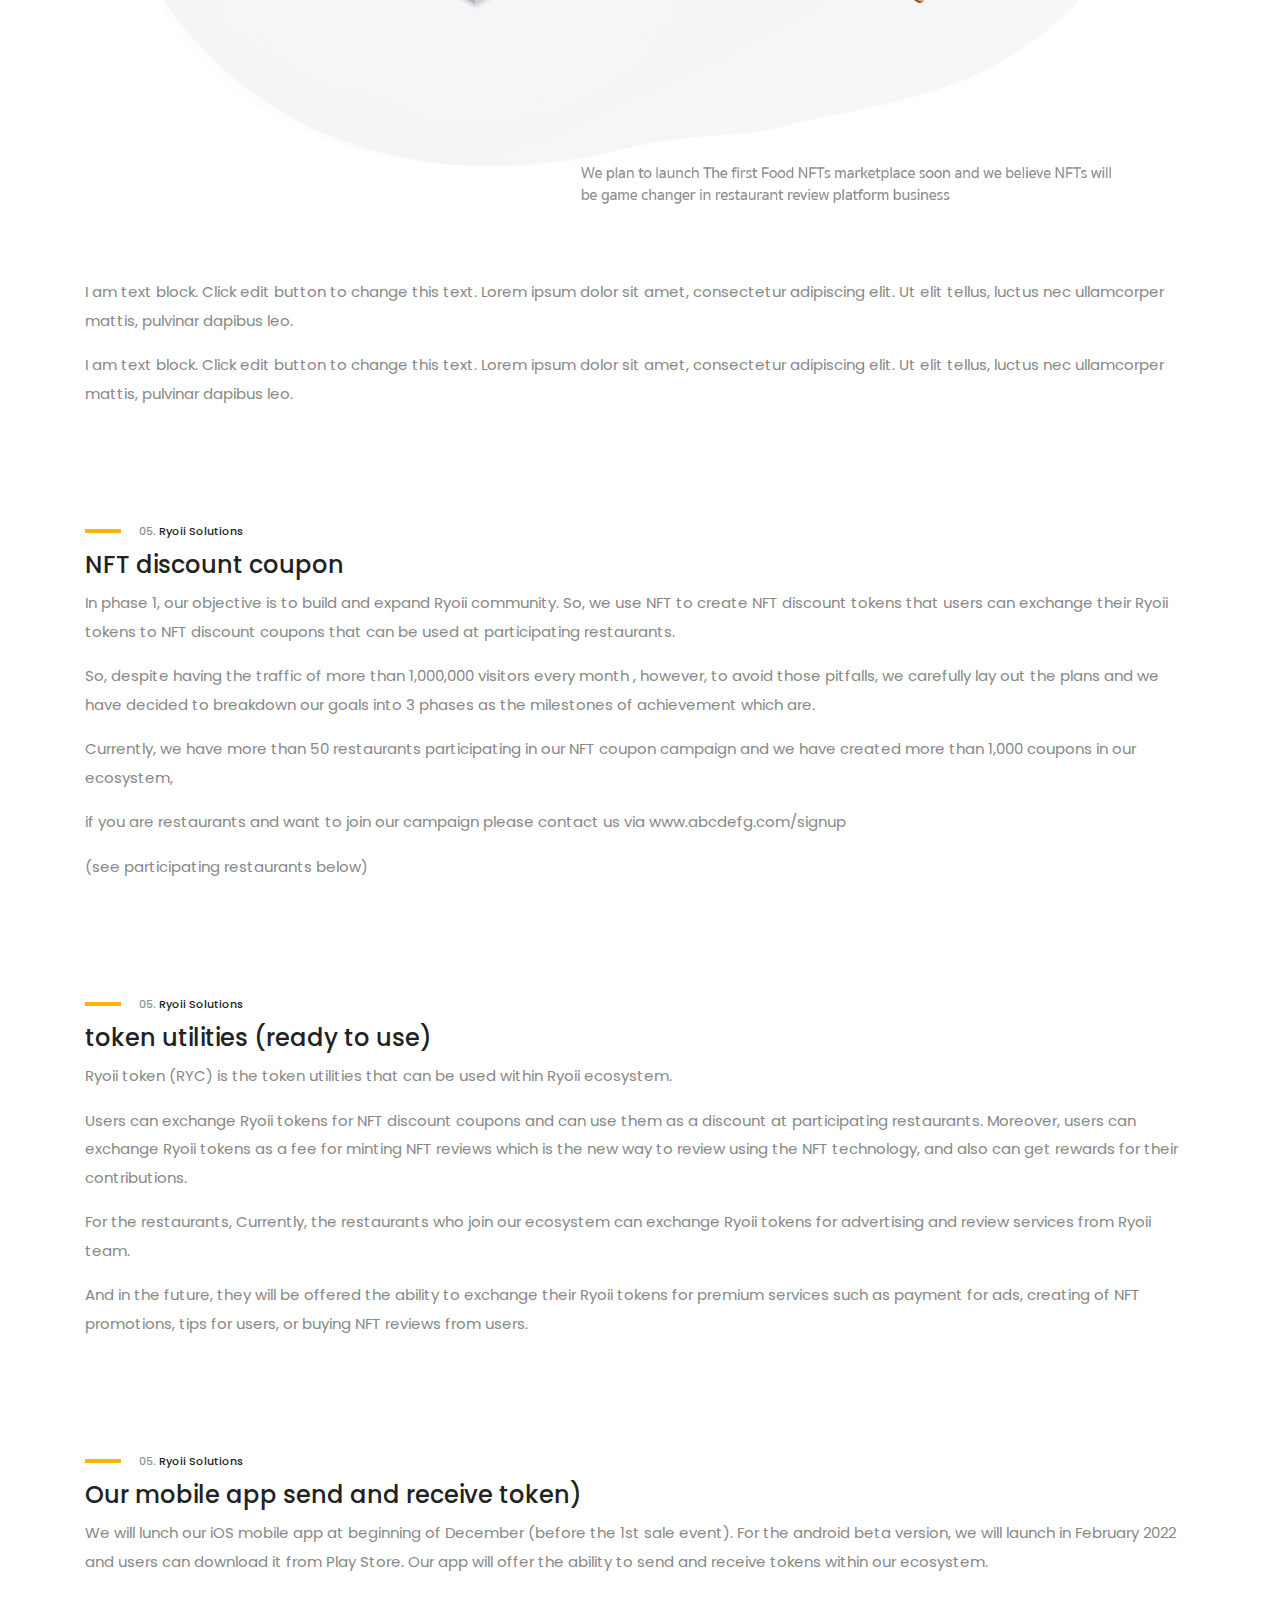
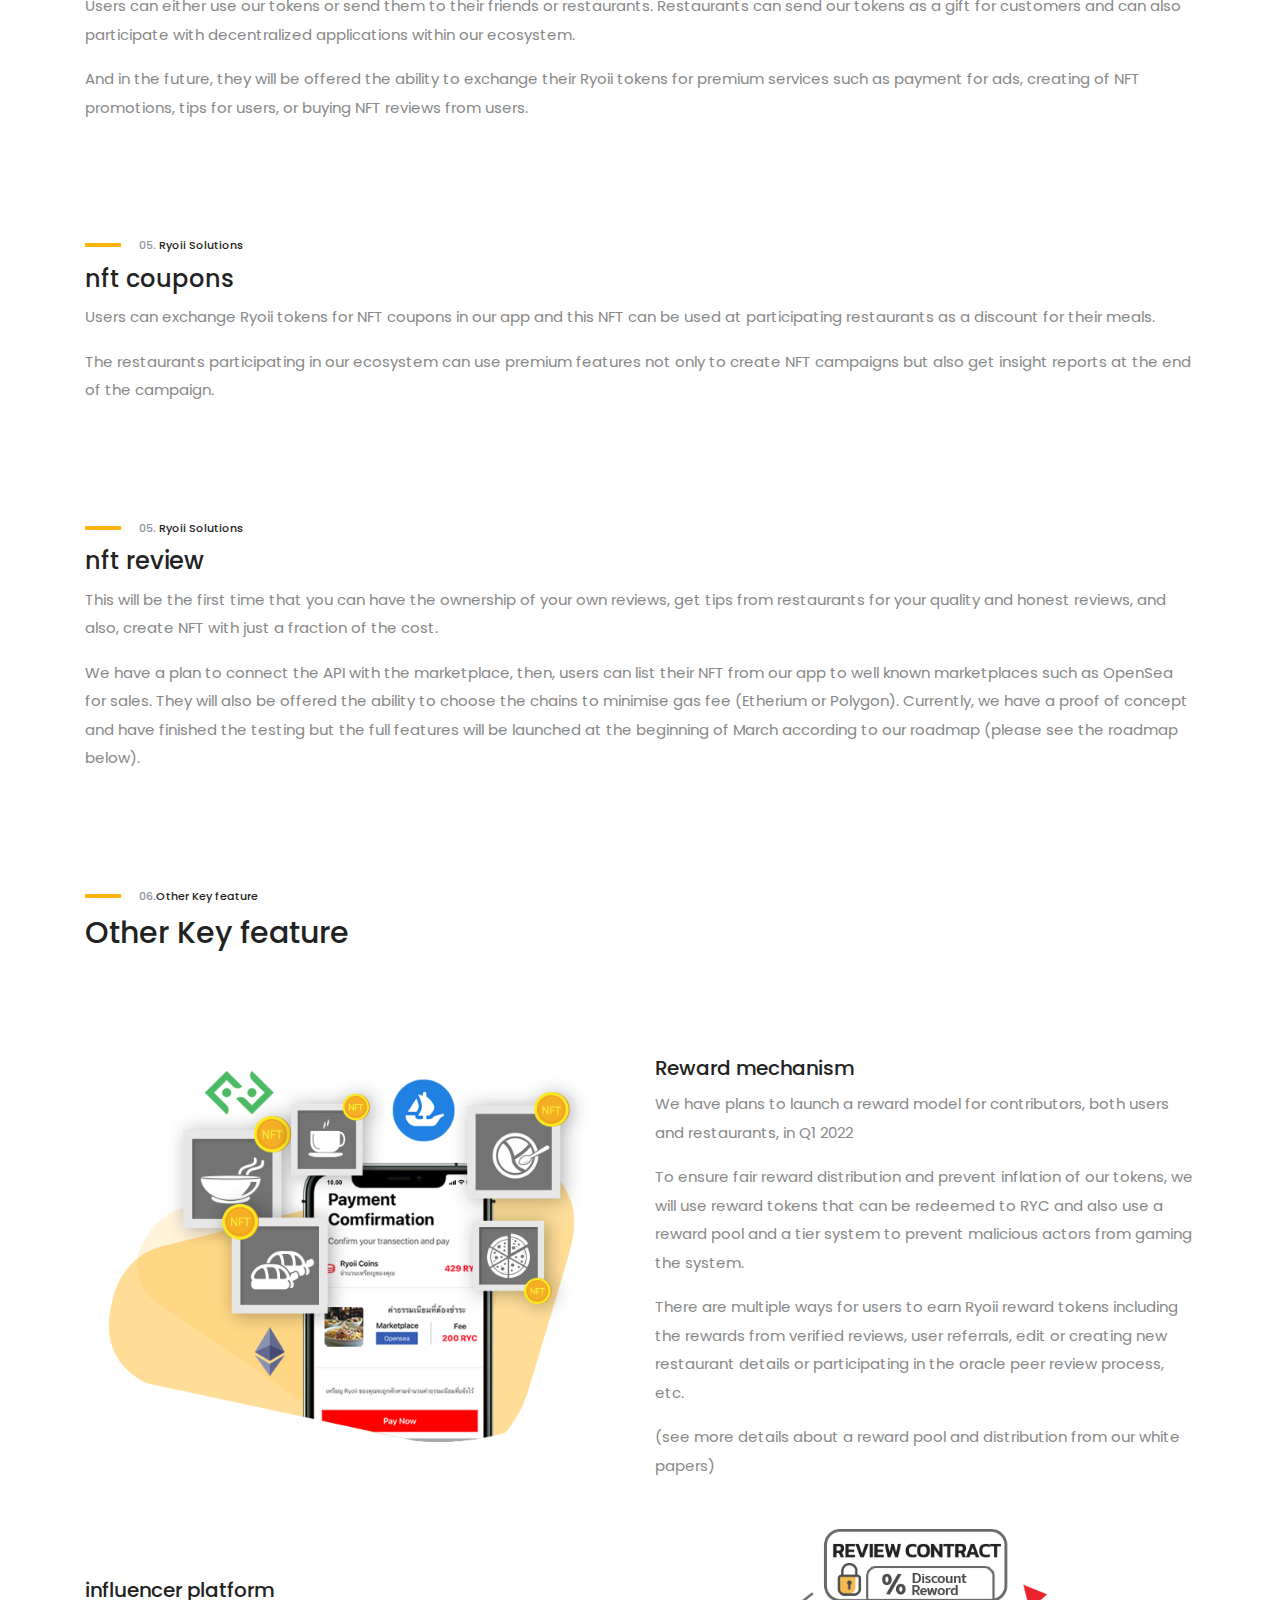
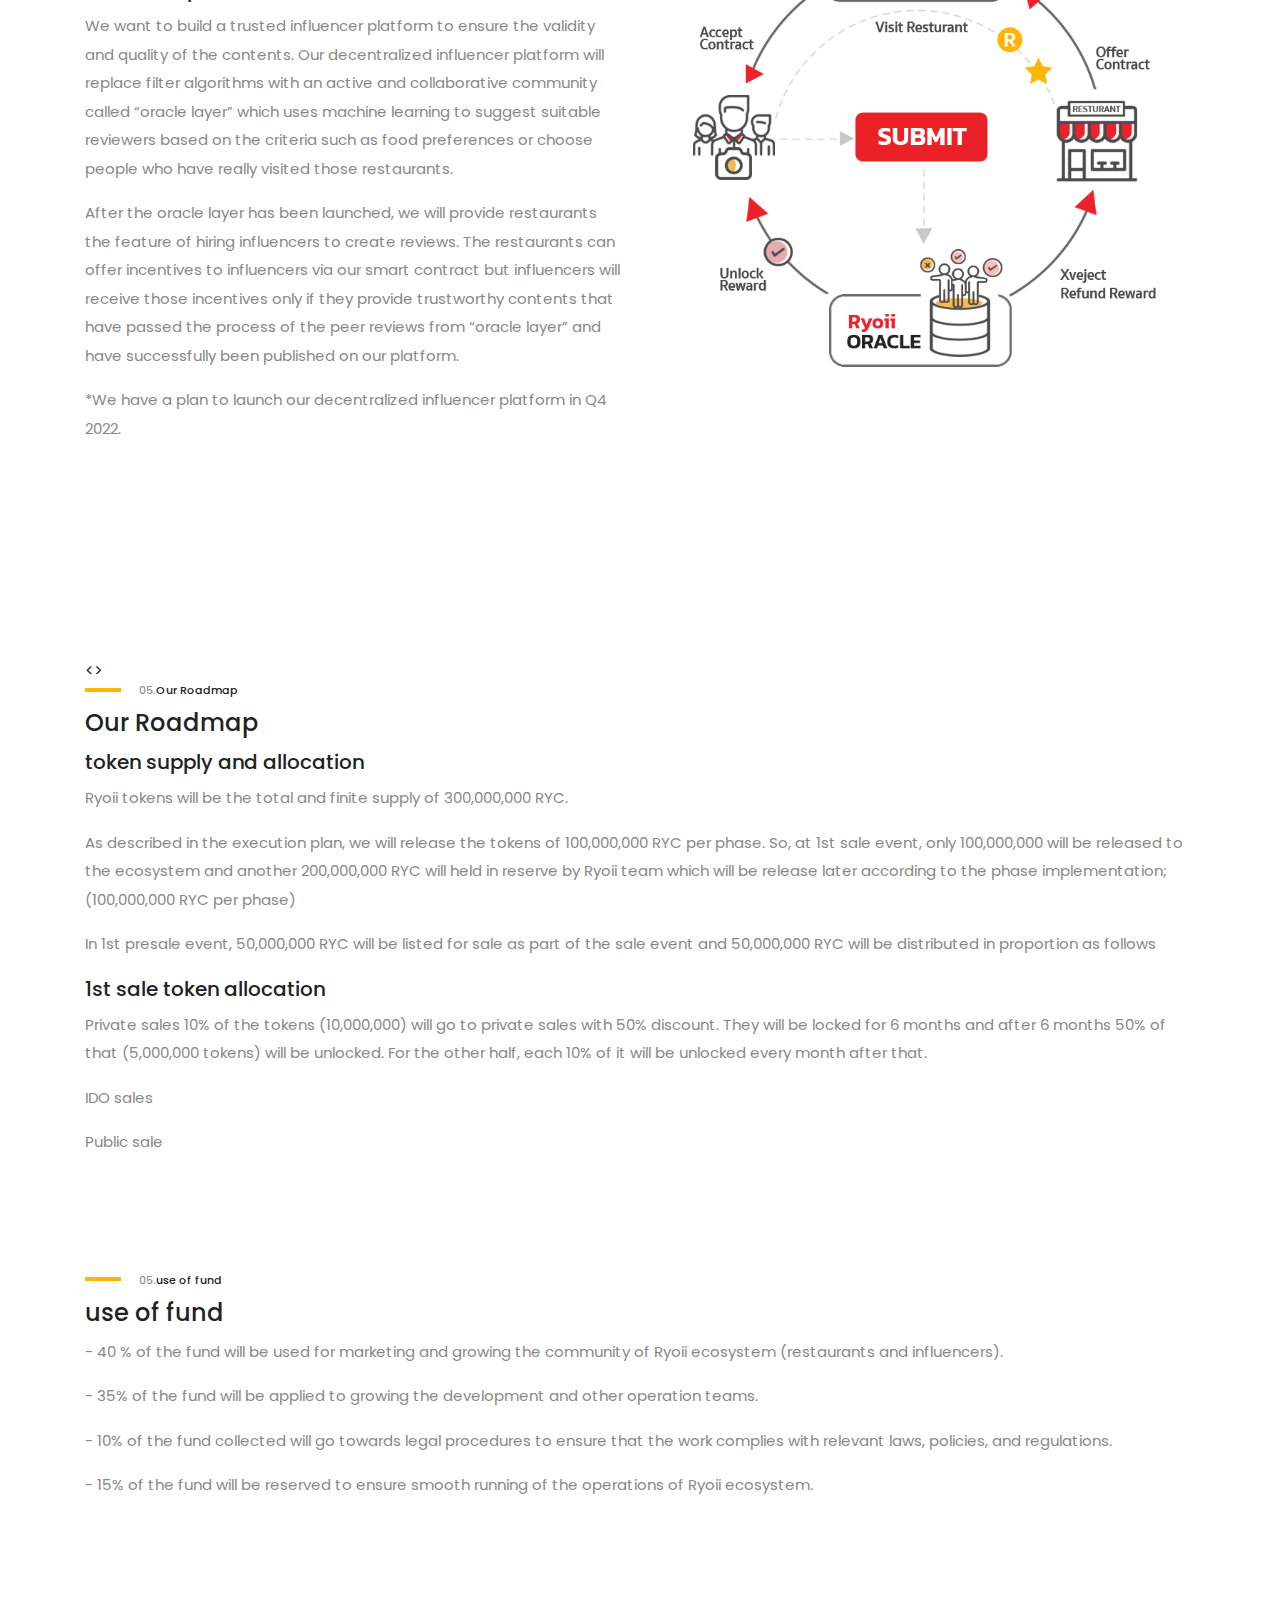
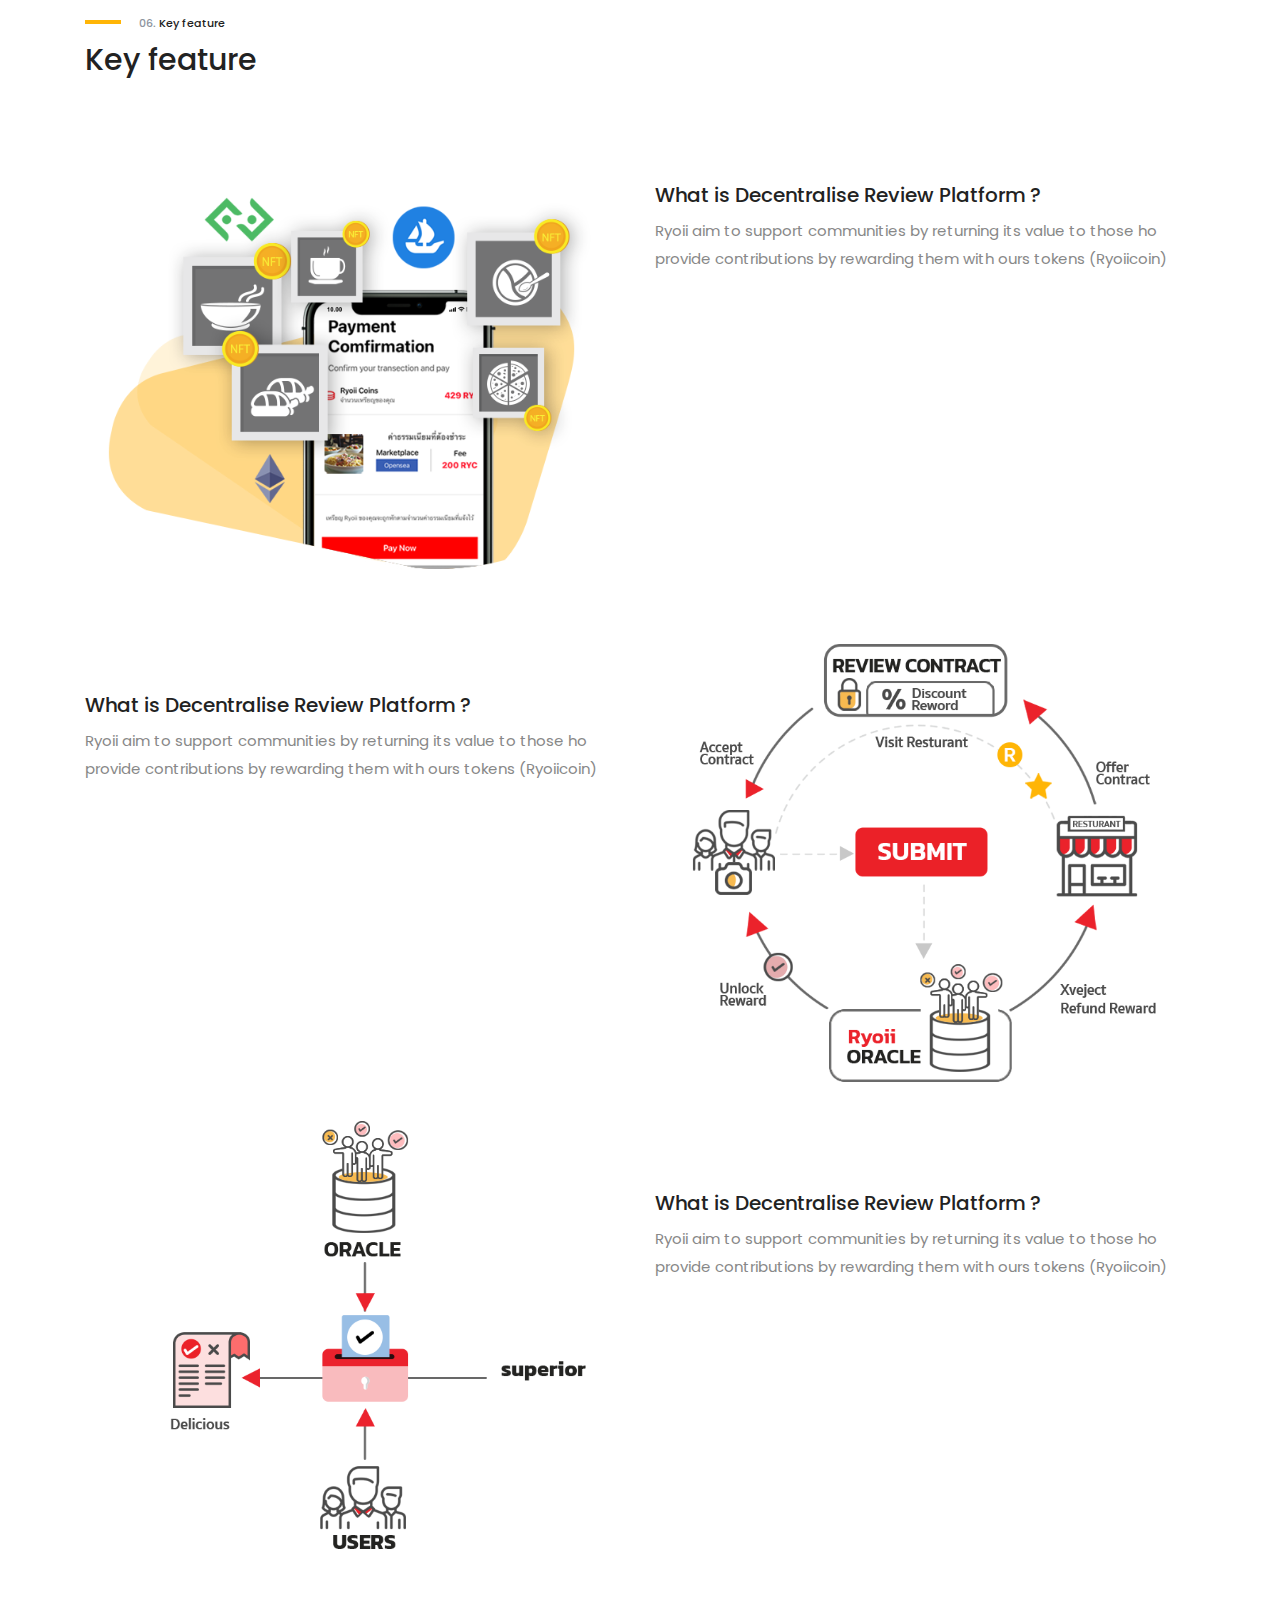
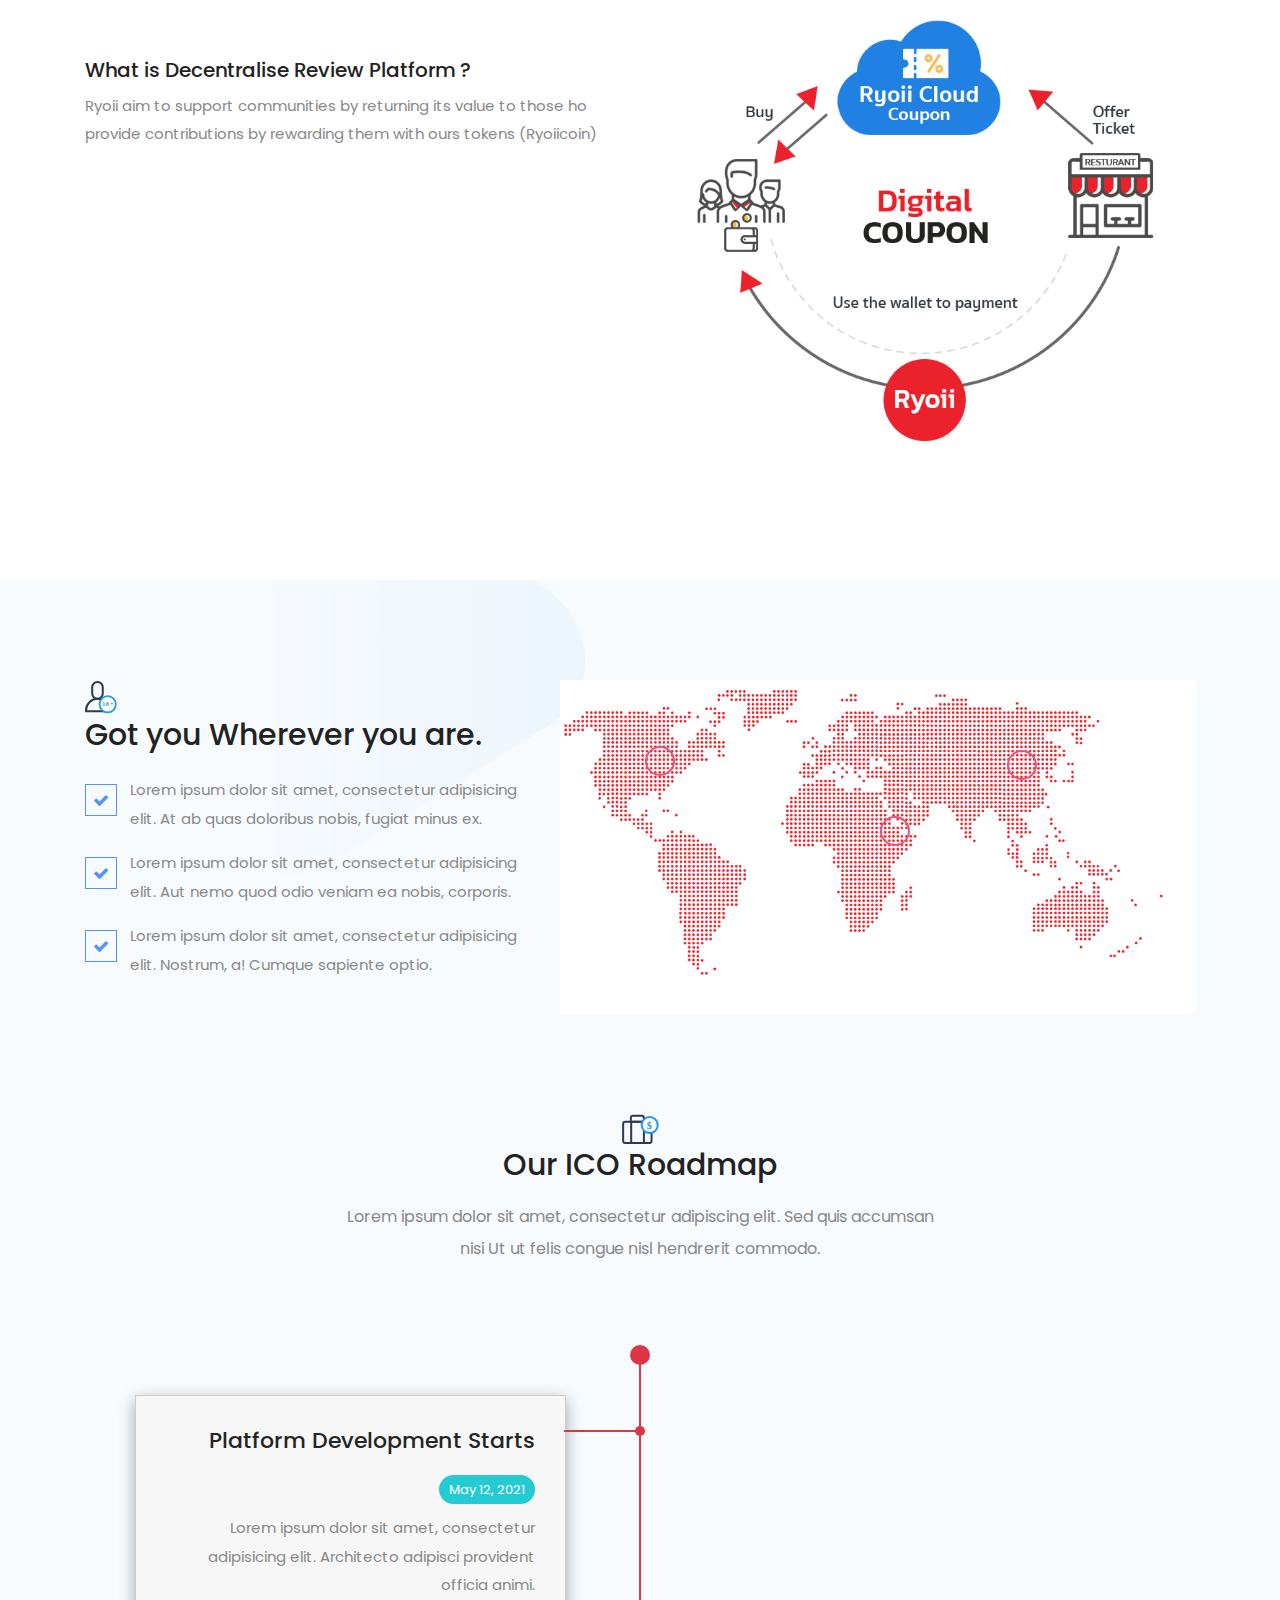
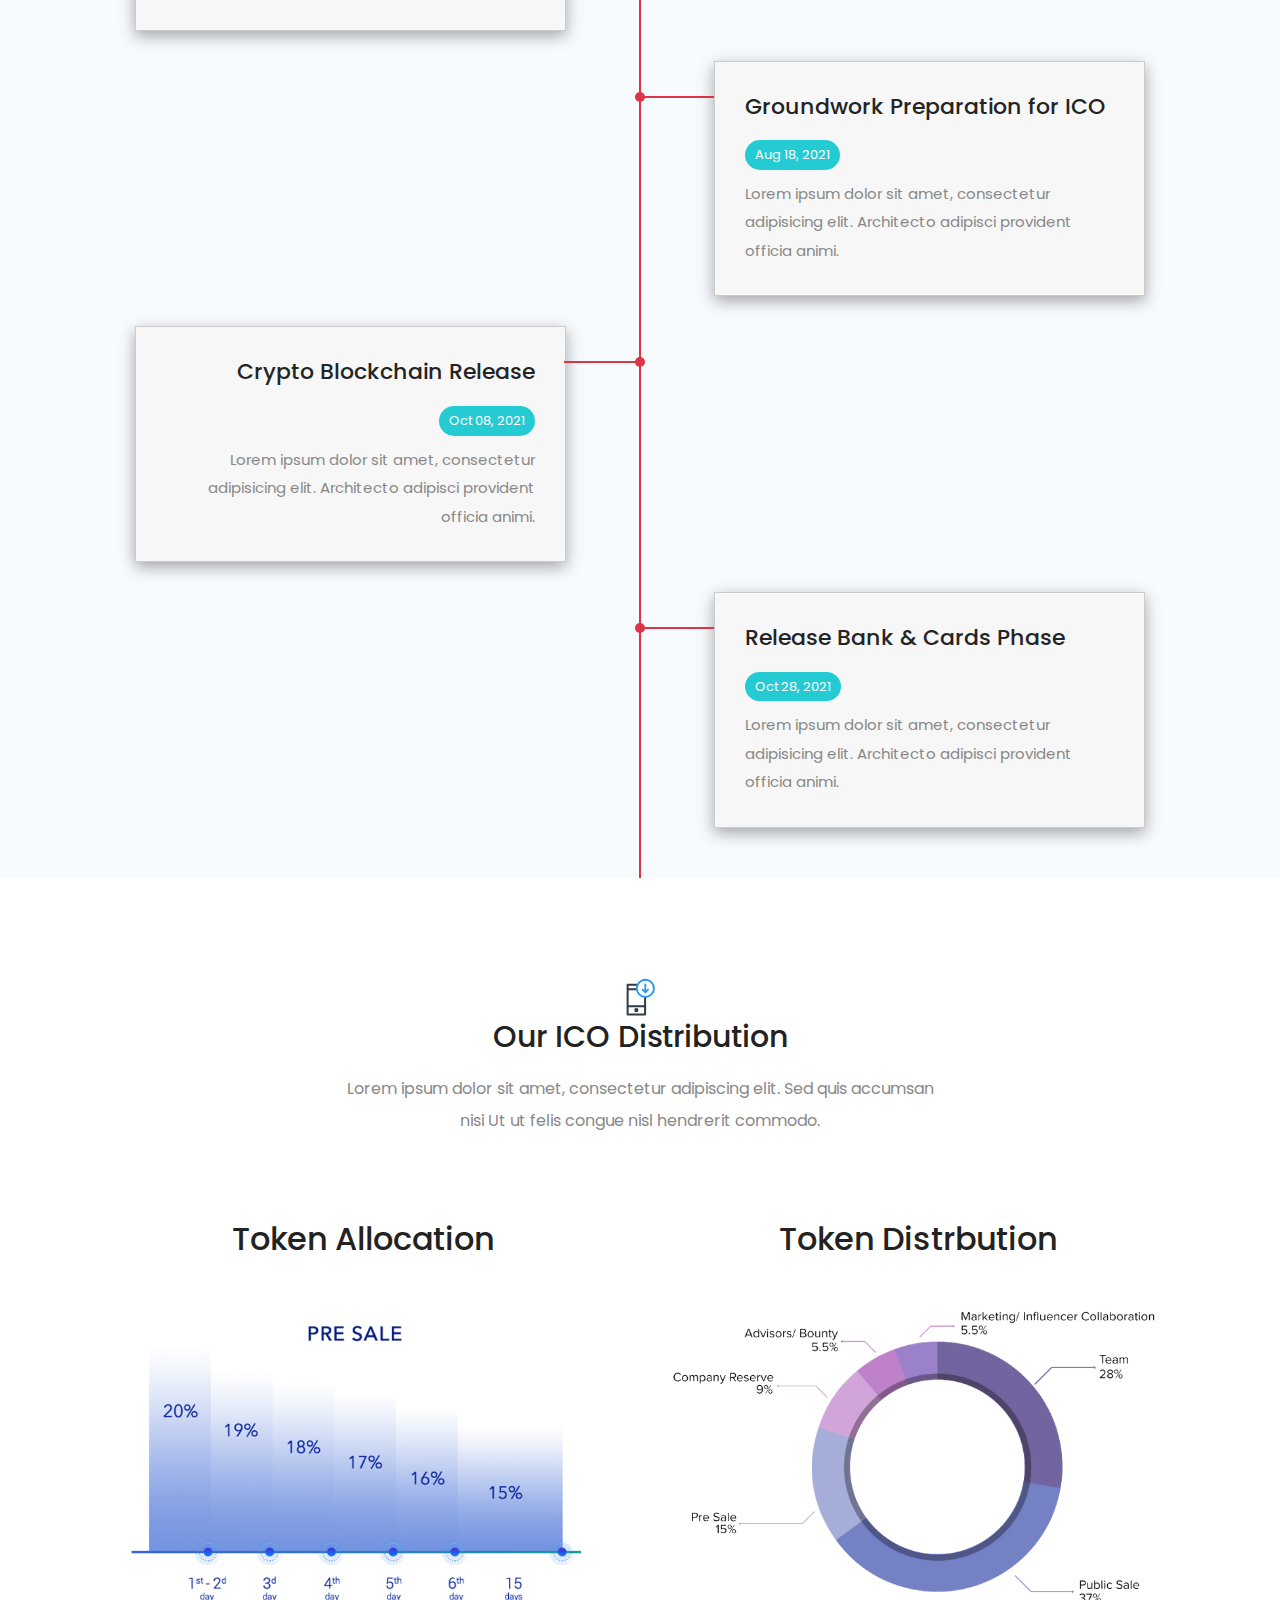
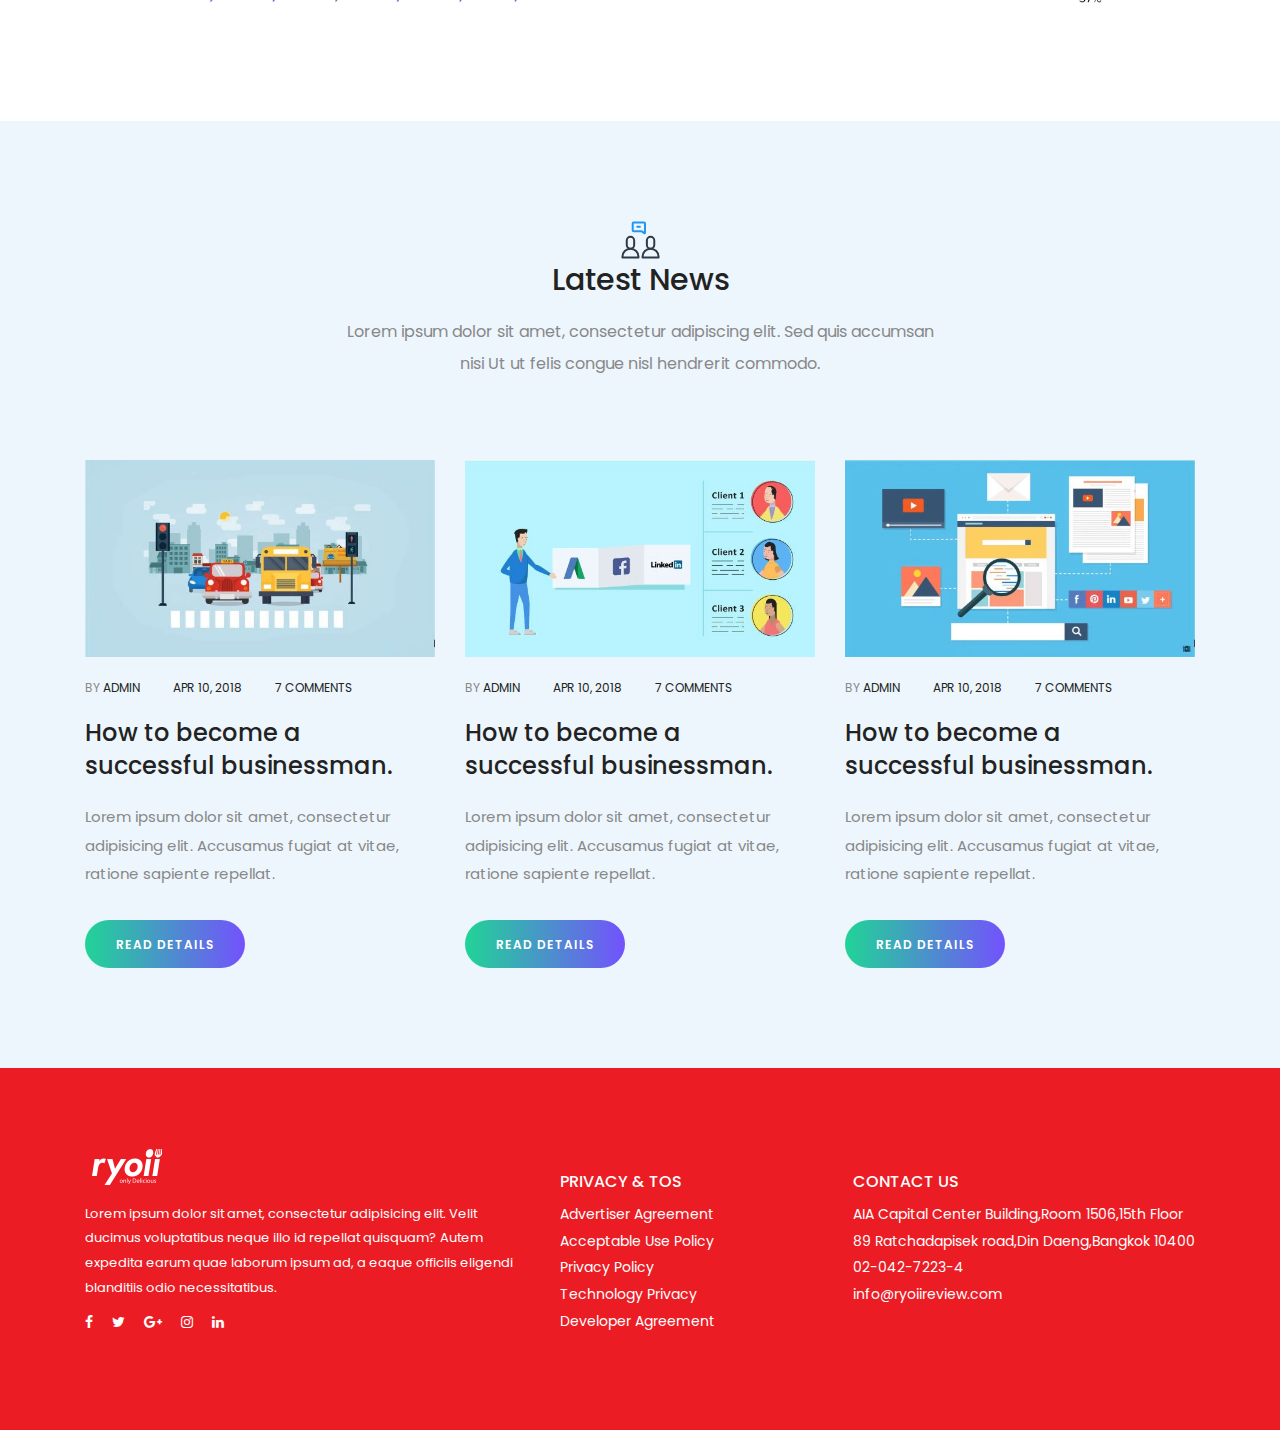
==== commit 0f606cf5: "d-none what is decentralized" ====
--- a/index.html
+++ b/index.html
@@ -482,7 +482,7 @@
 	<!-- ##### >What is Ryoii End ##### -->
 
     <!-- ##### >Who is Ryoii and what do we do? Start ##### -->
-	<section class="section-content clearfix" id="decentralise_review_platform">
+	<section class="section-content clearfix d-none" id="decentralise_review_platform">
 	    <div class="container">
 	        <div class="row align-items-center">	                
 	            
